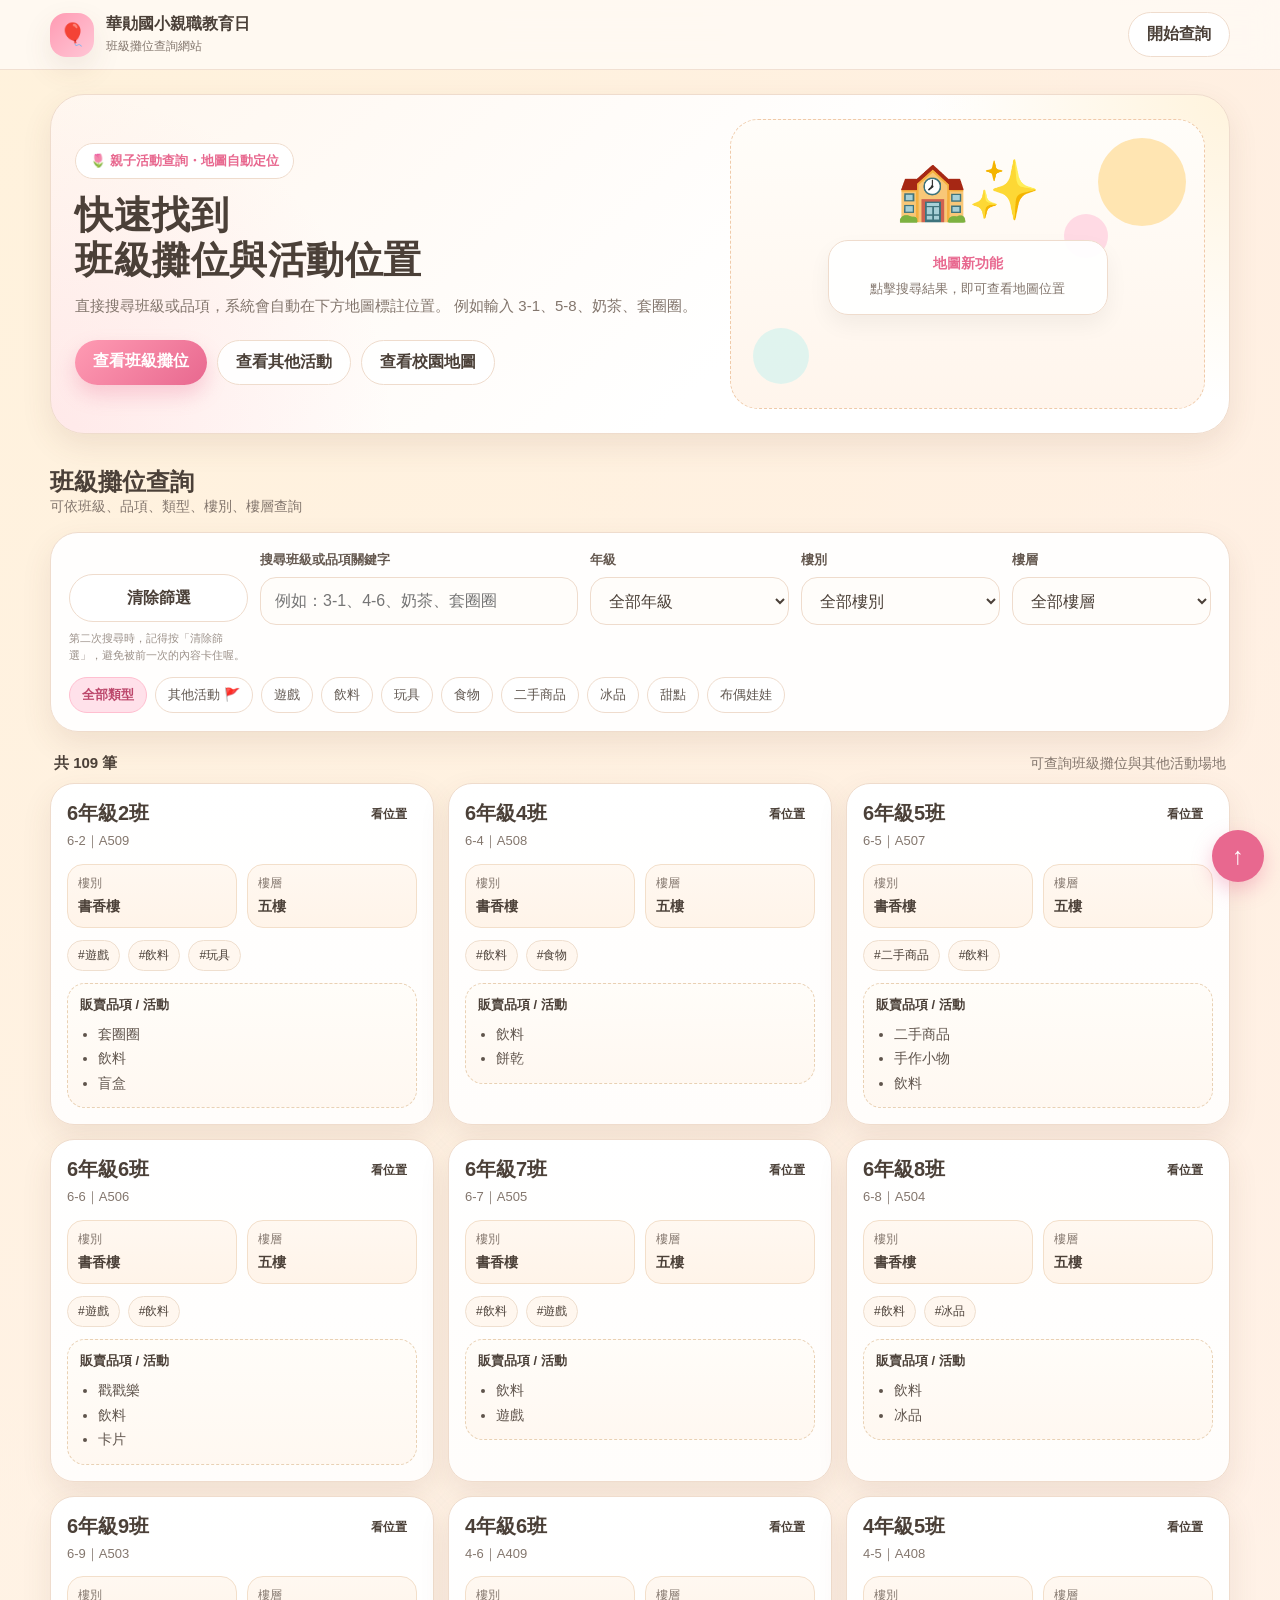
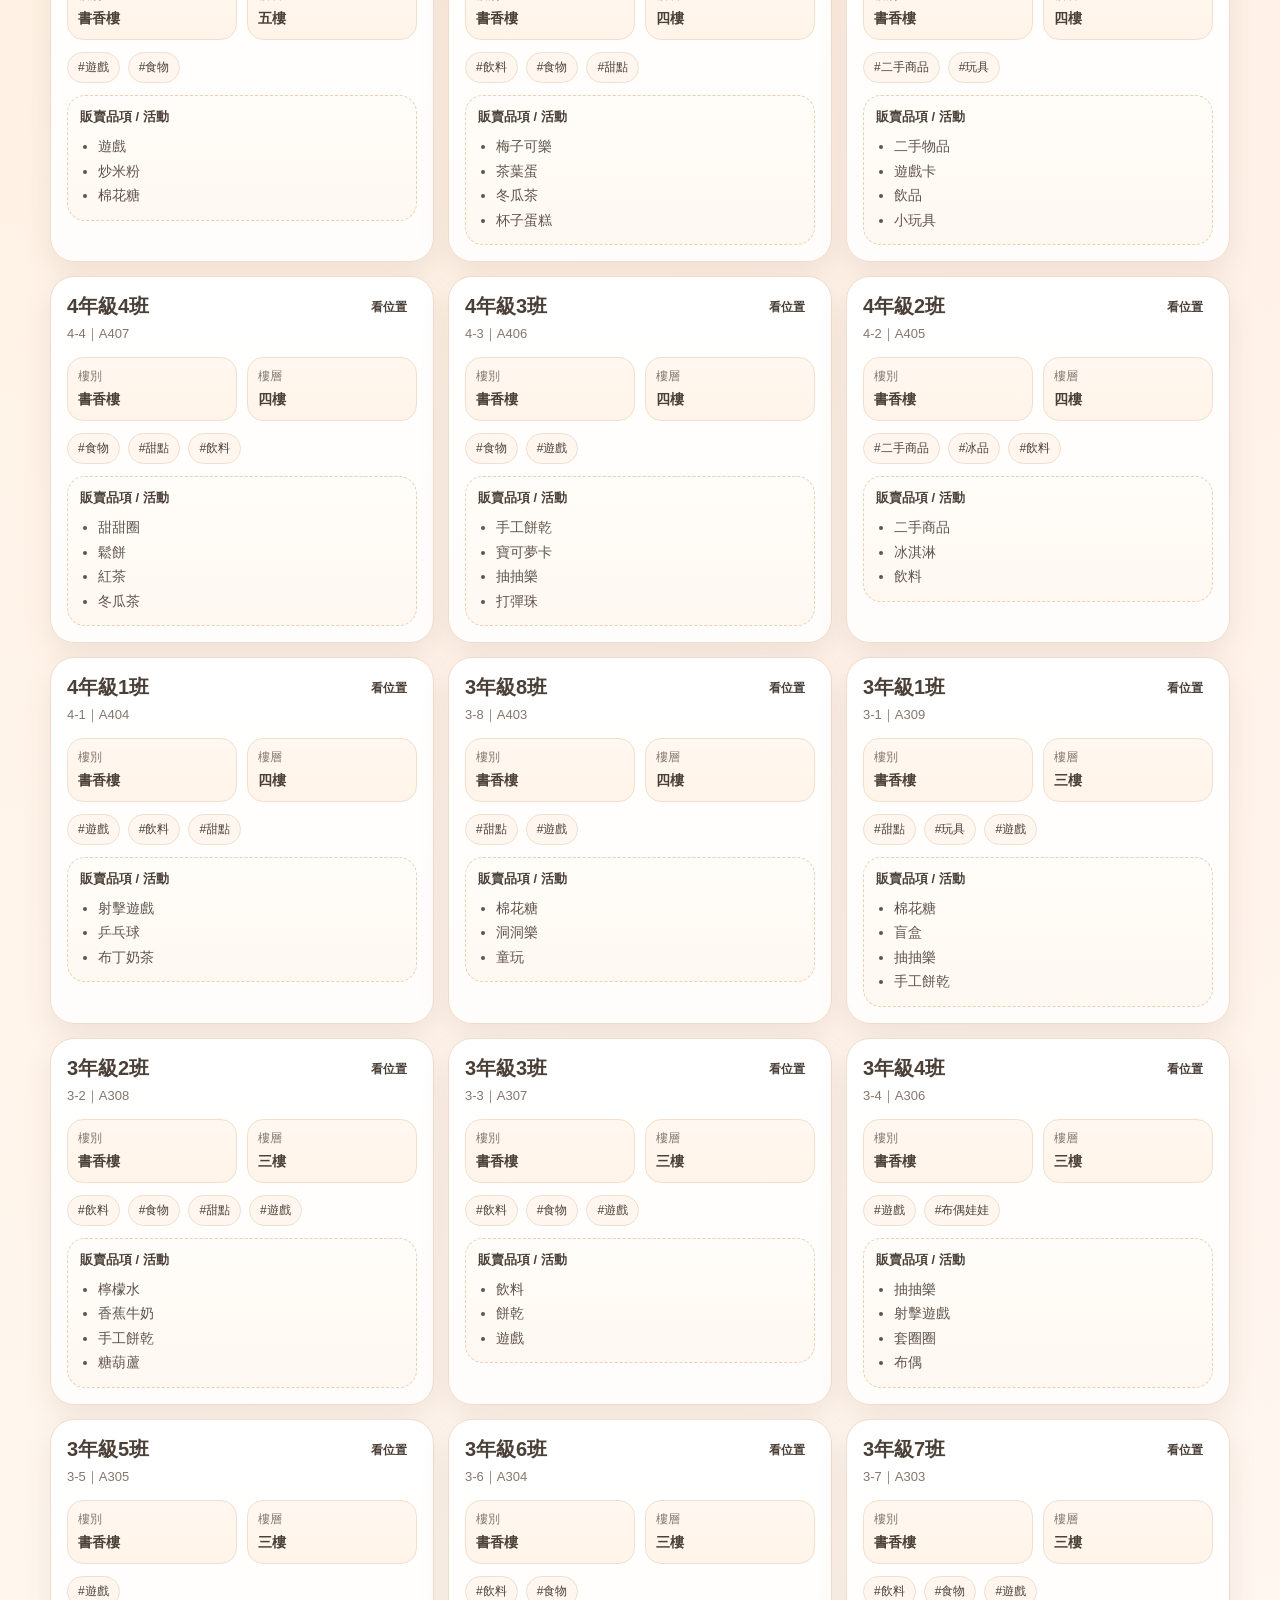
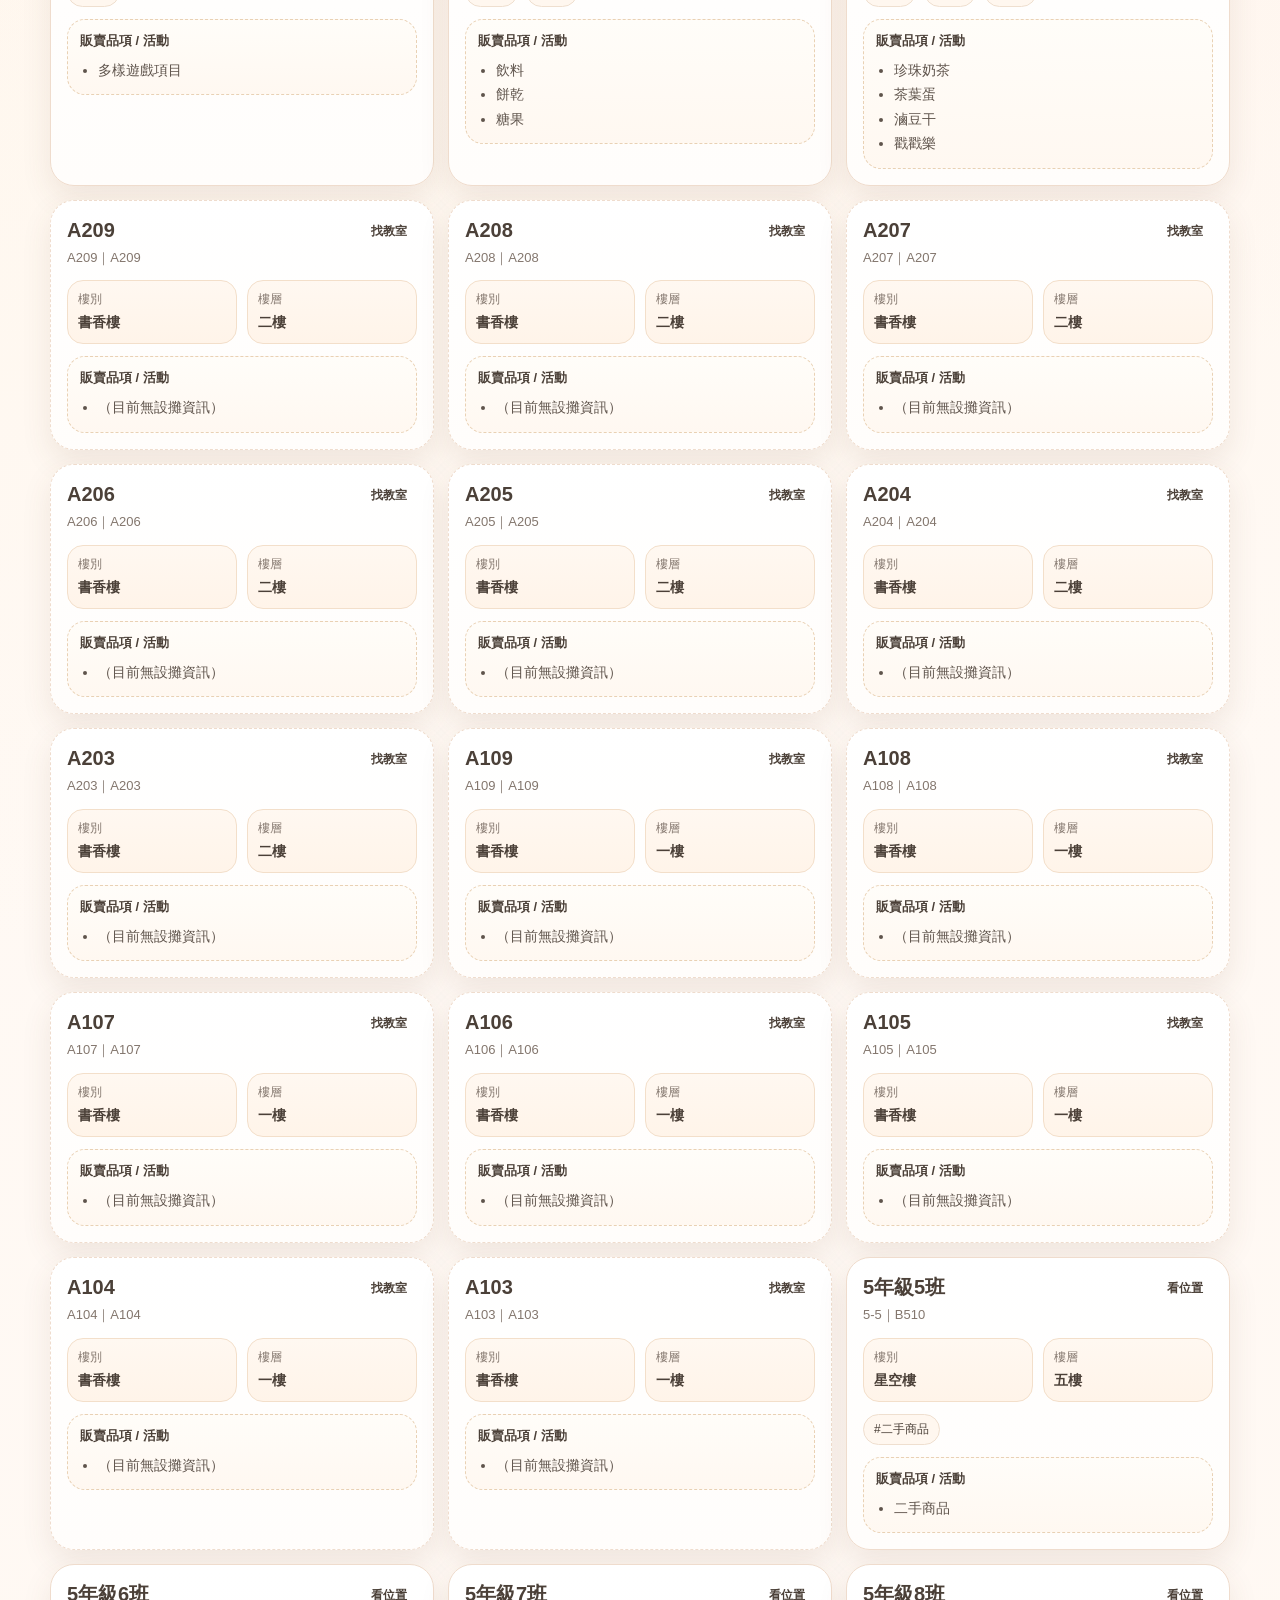
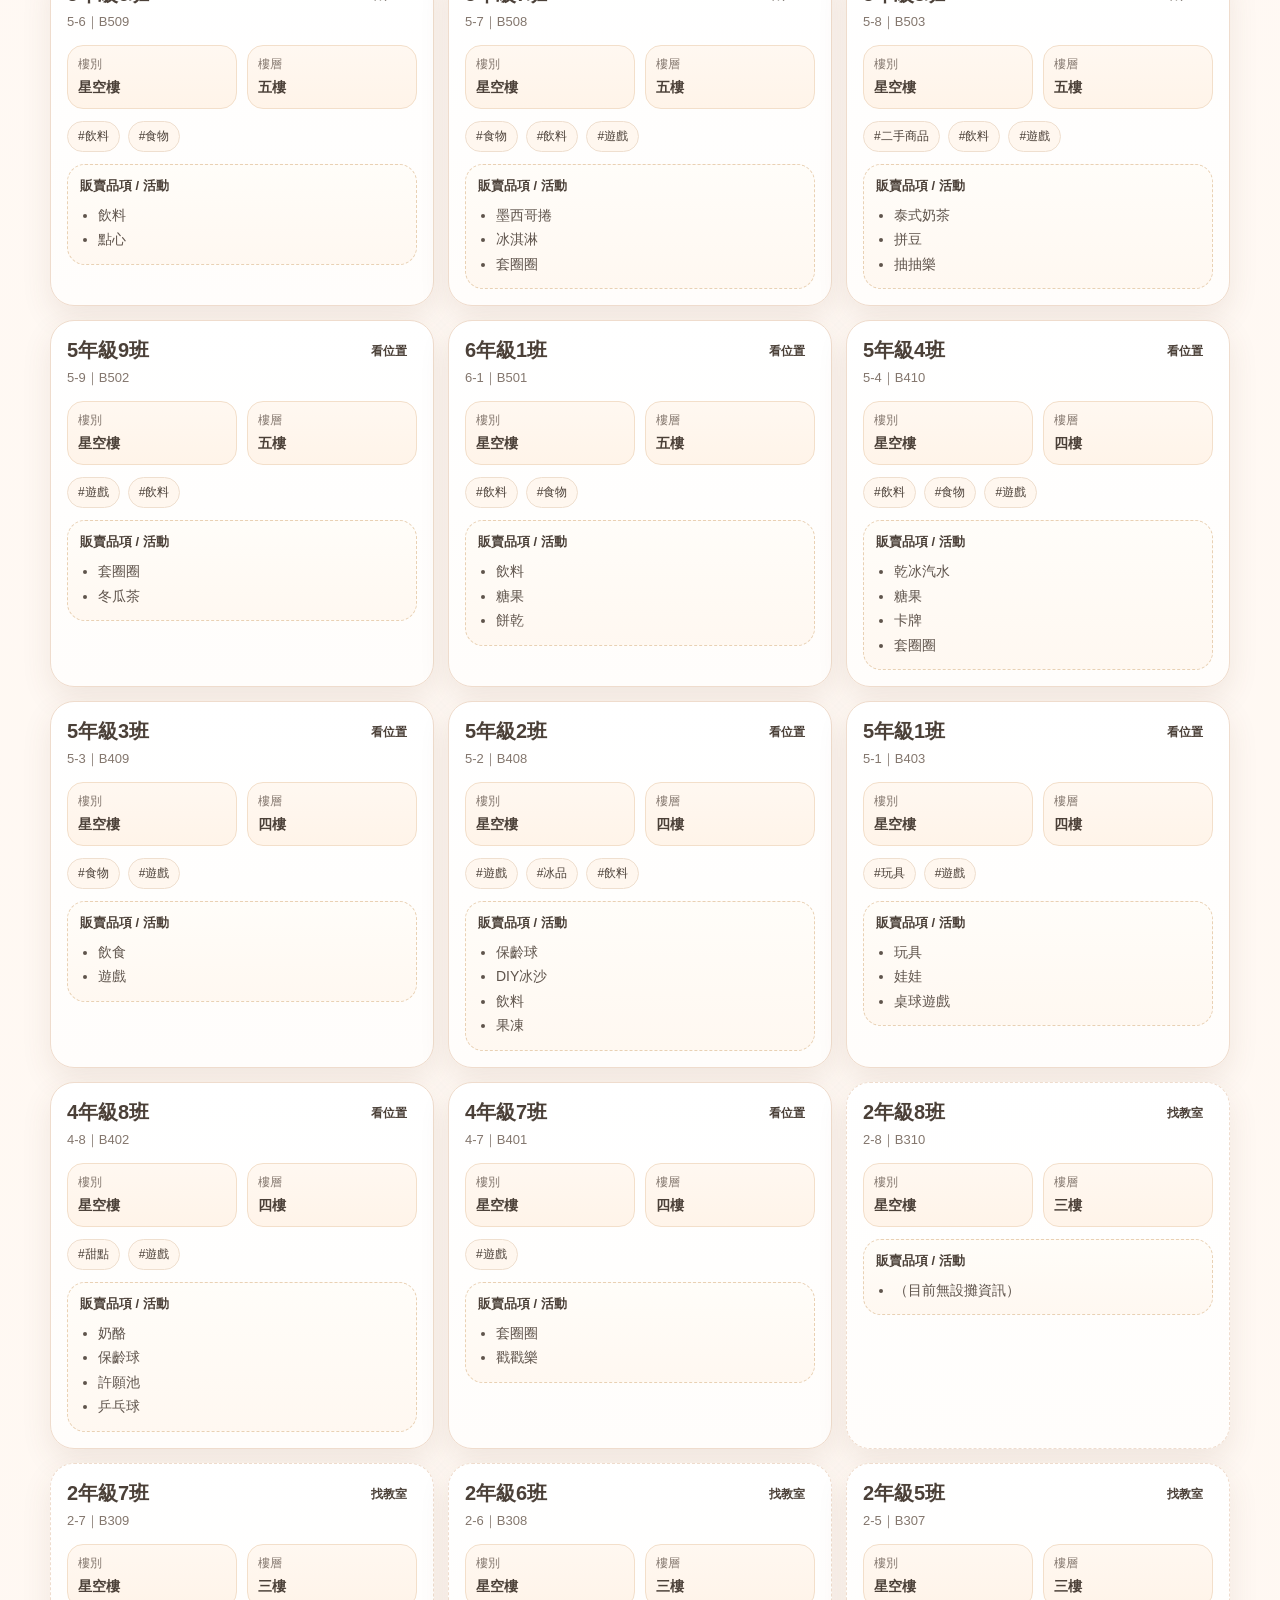
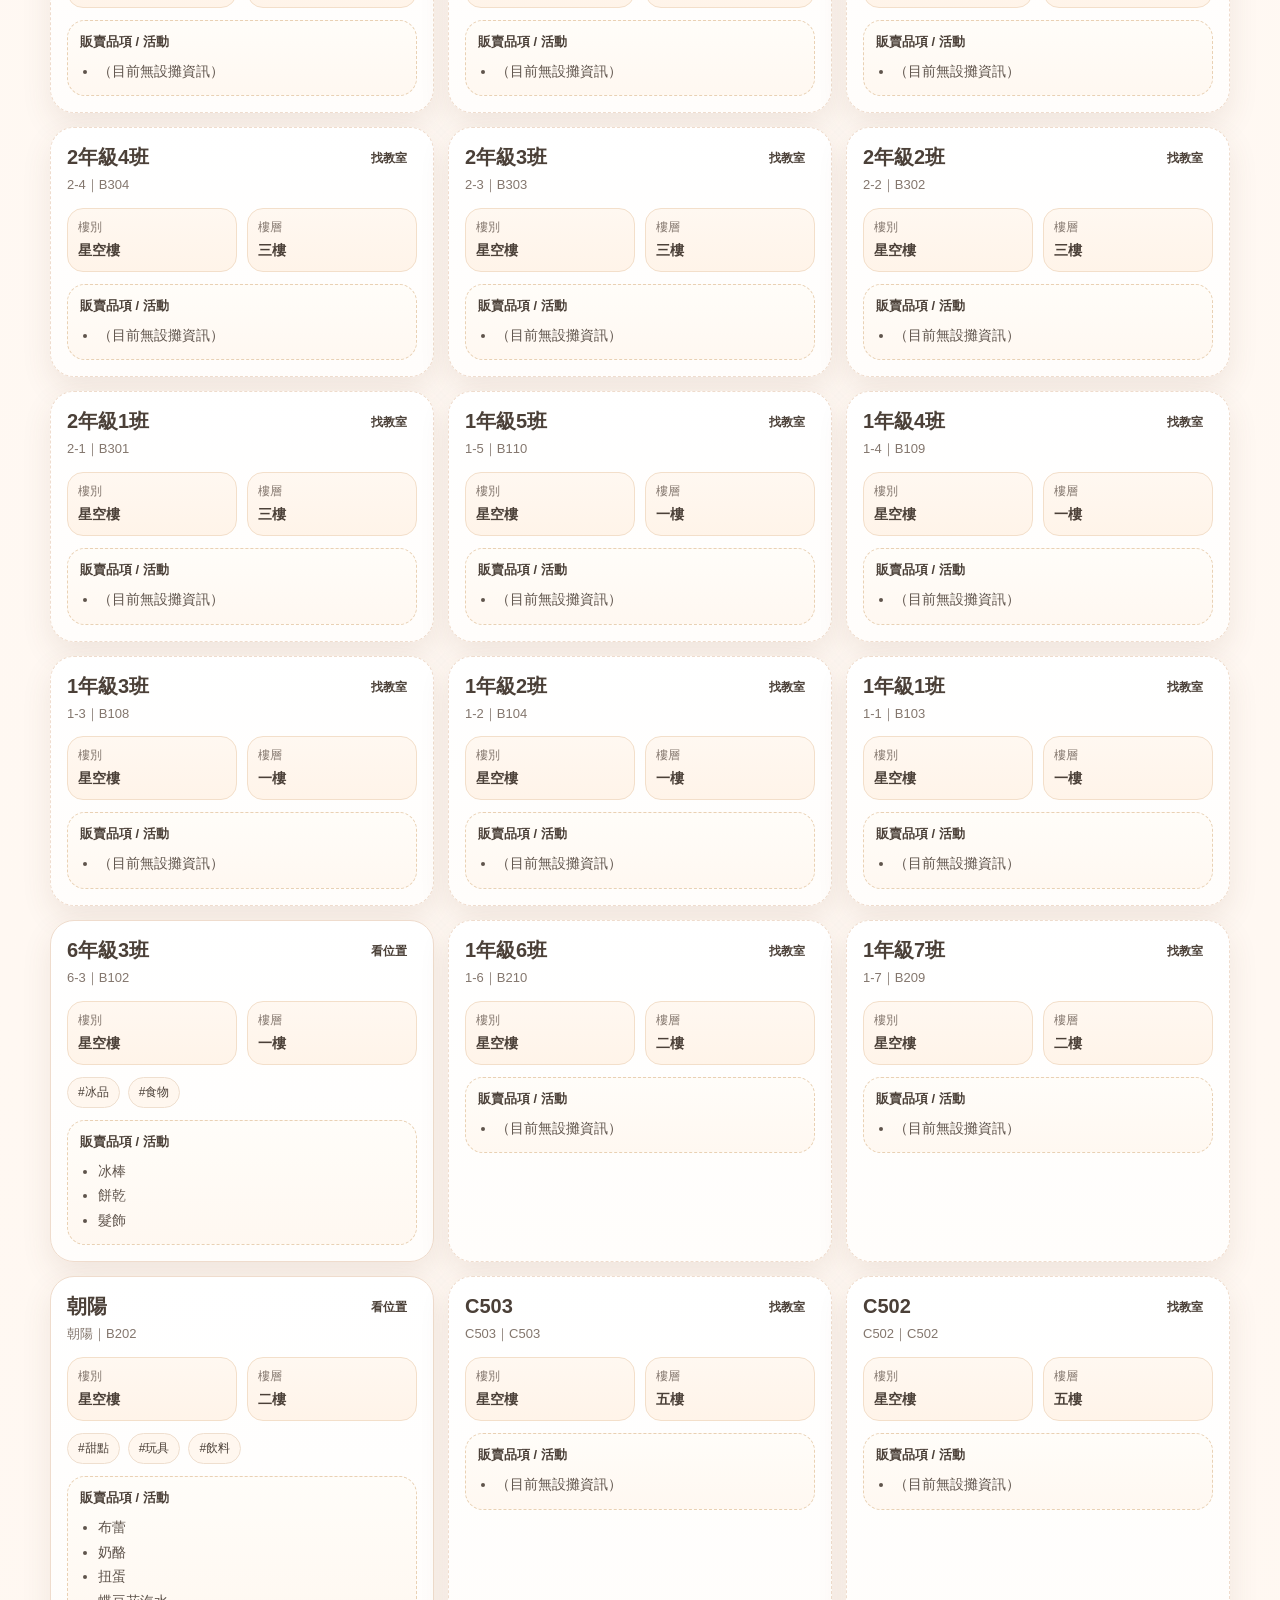
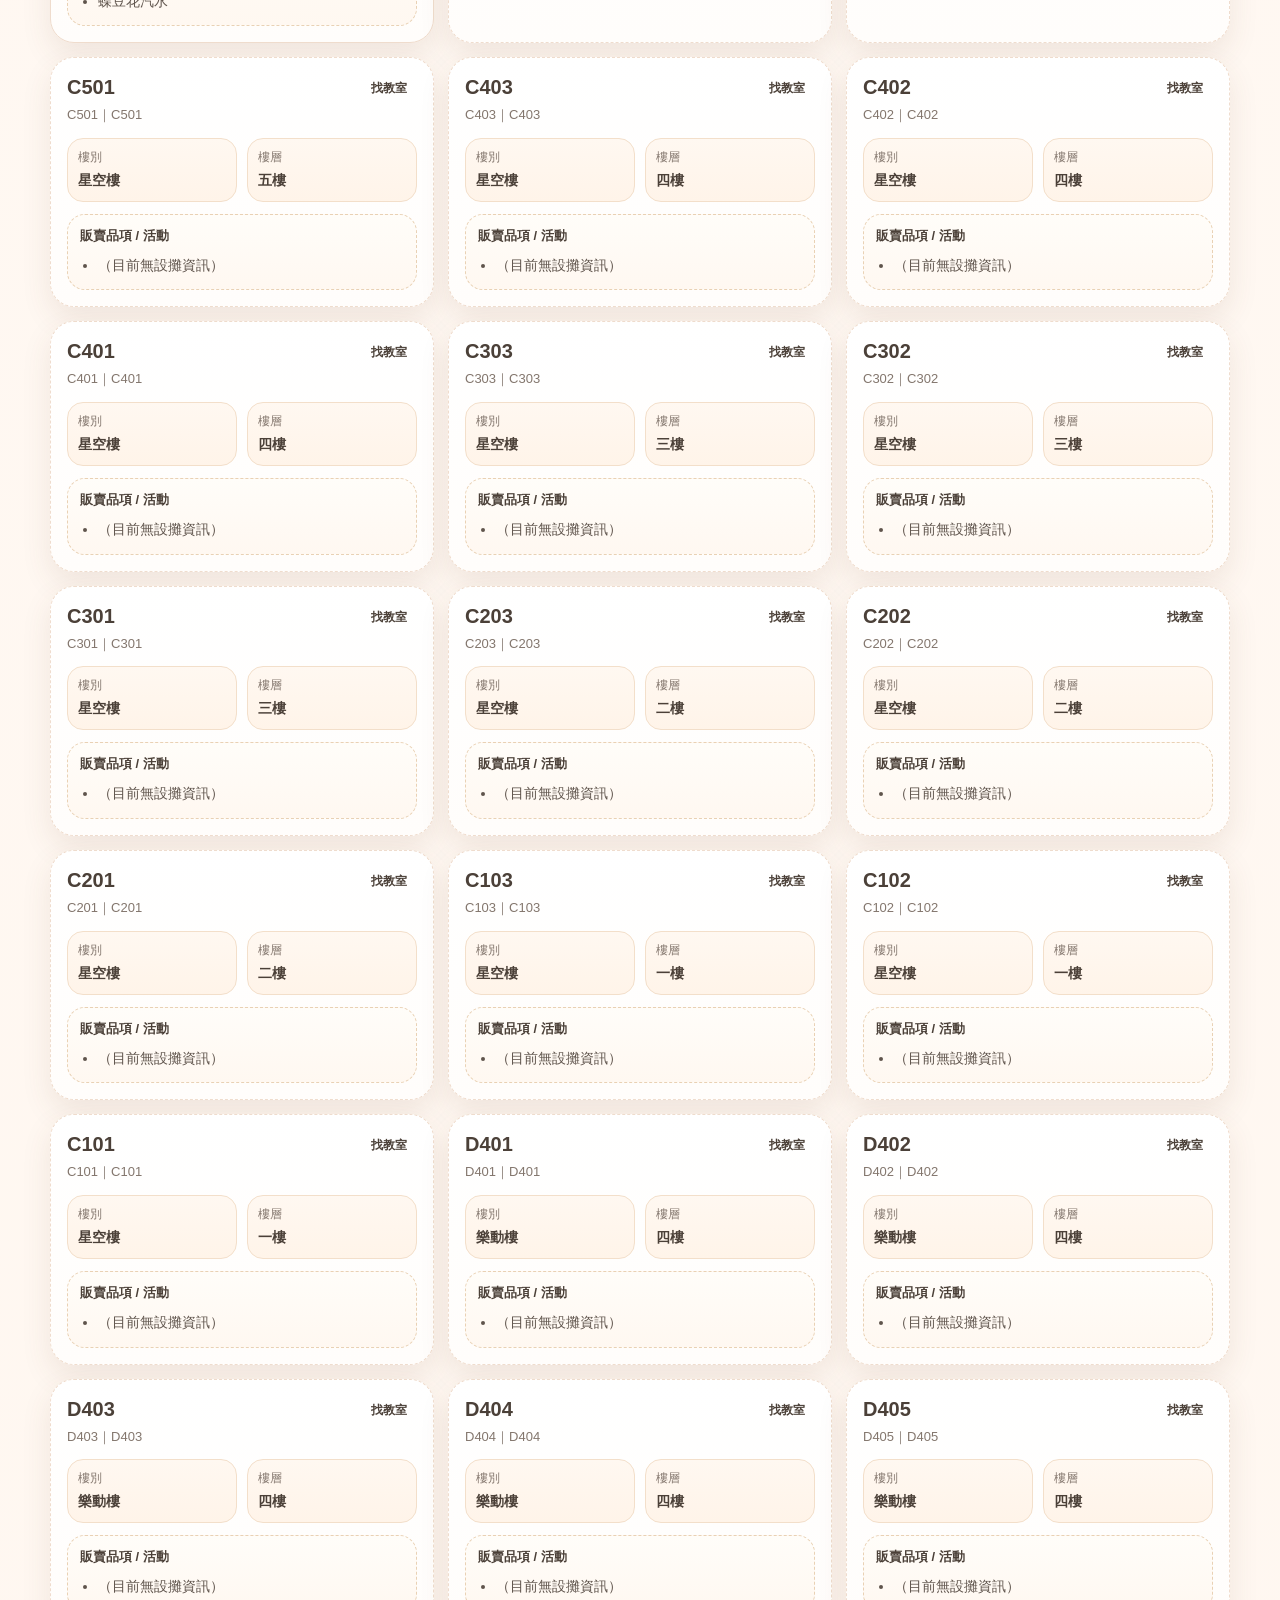
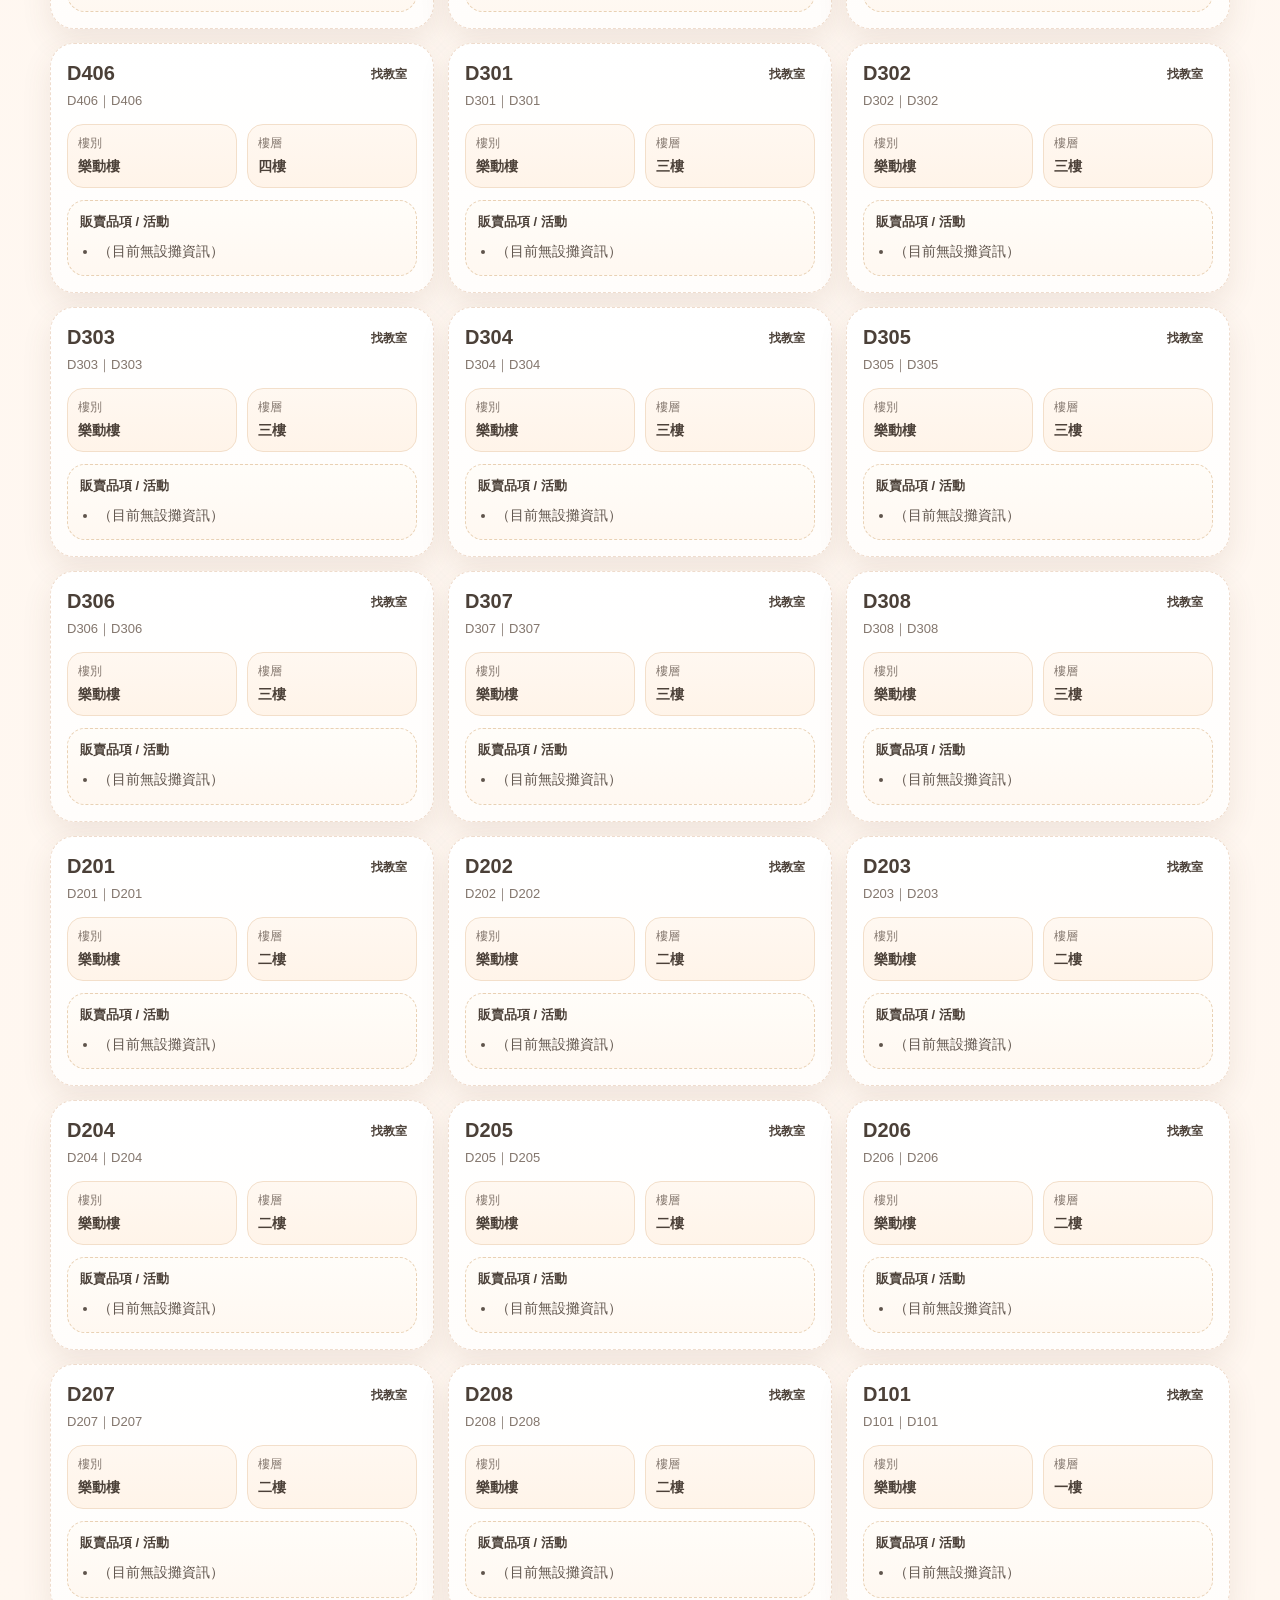
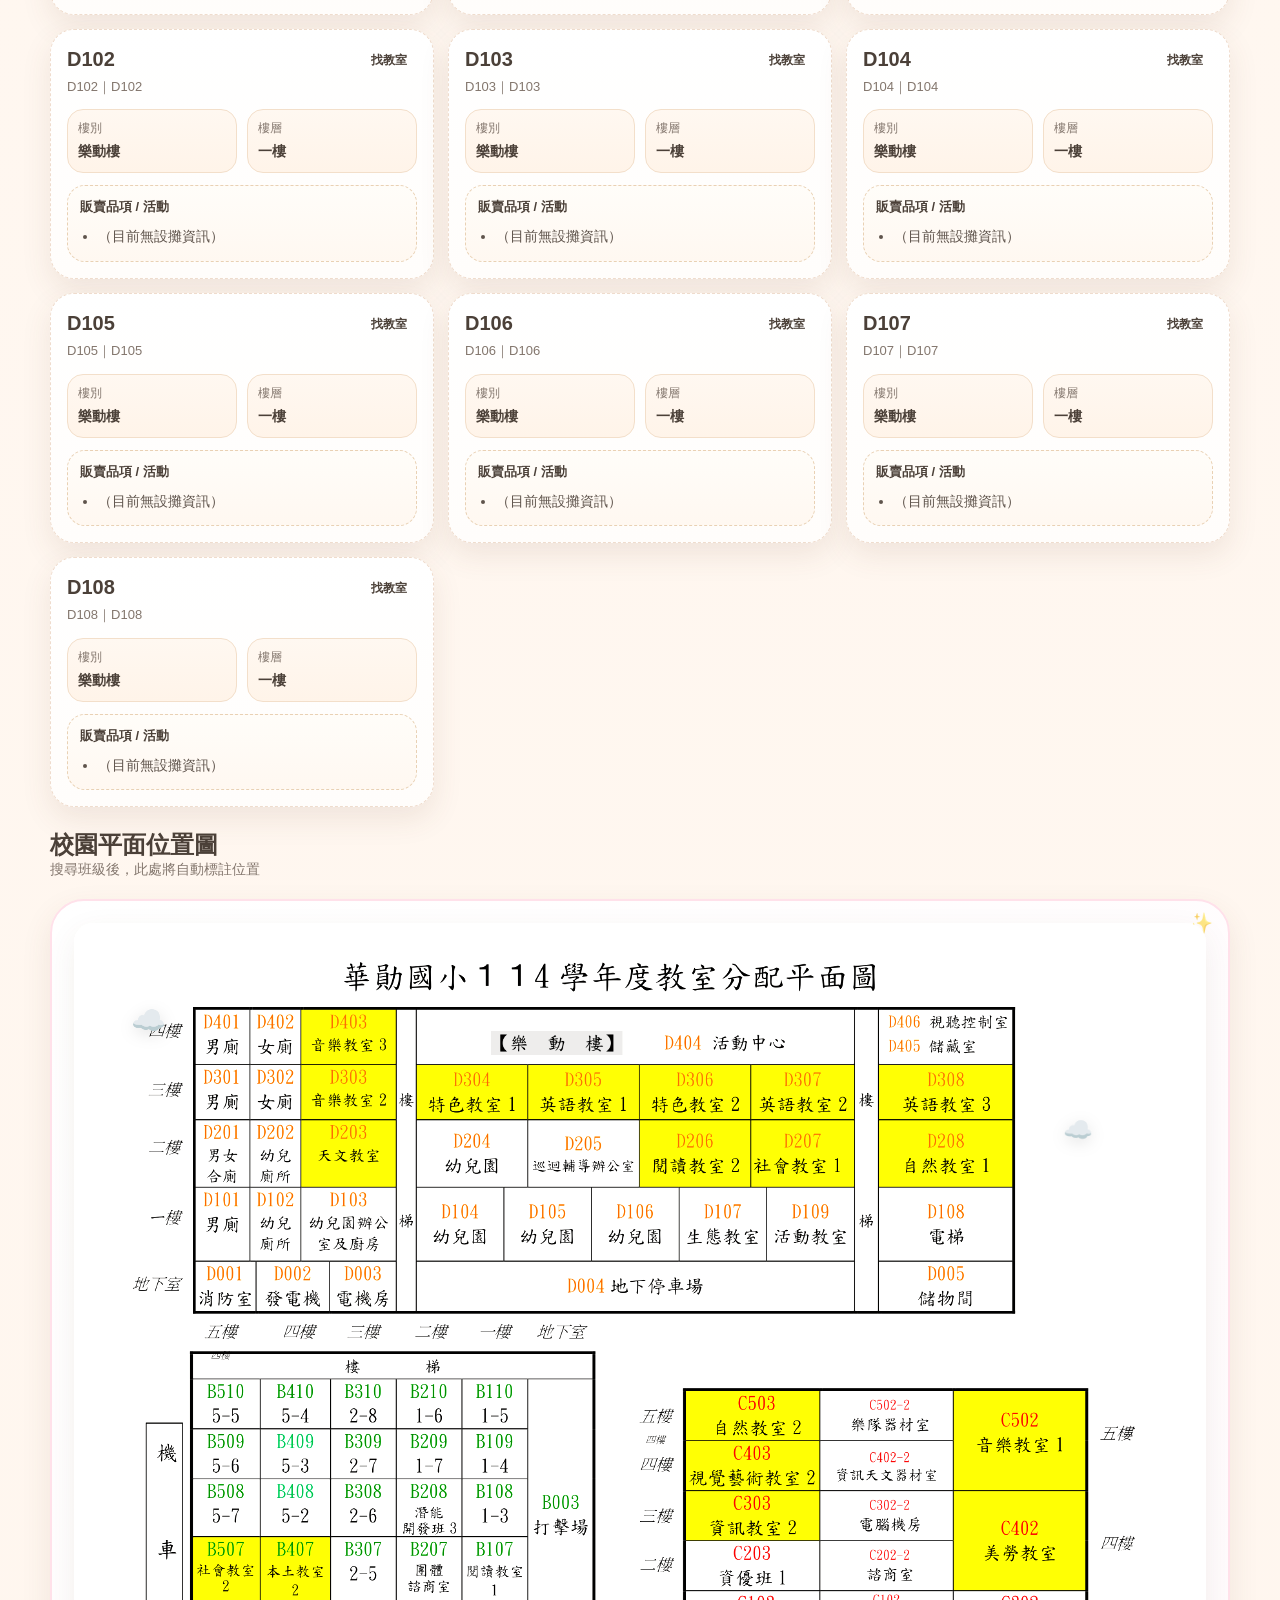
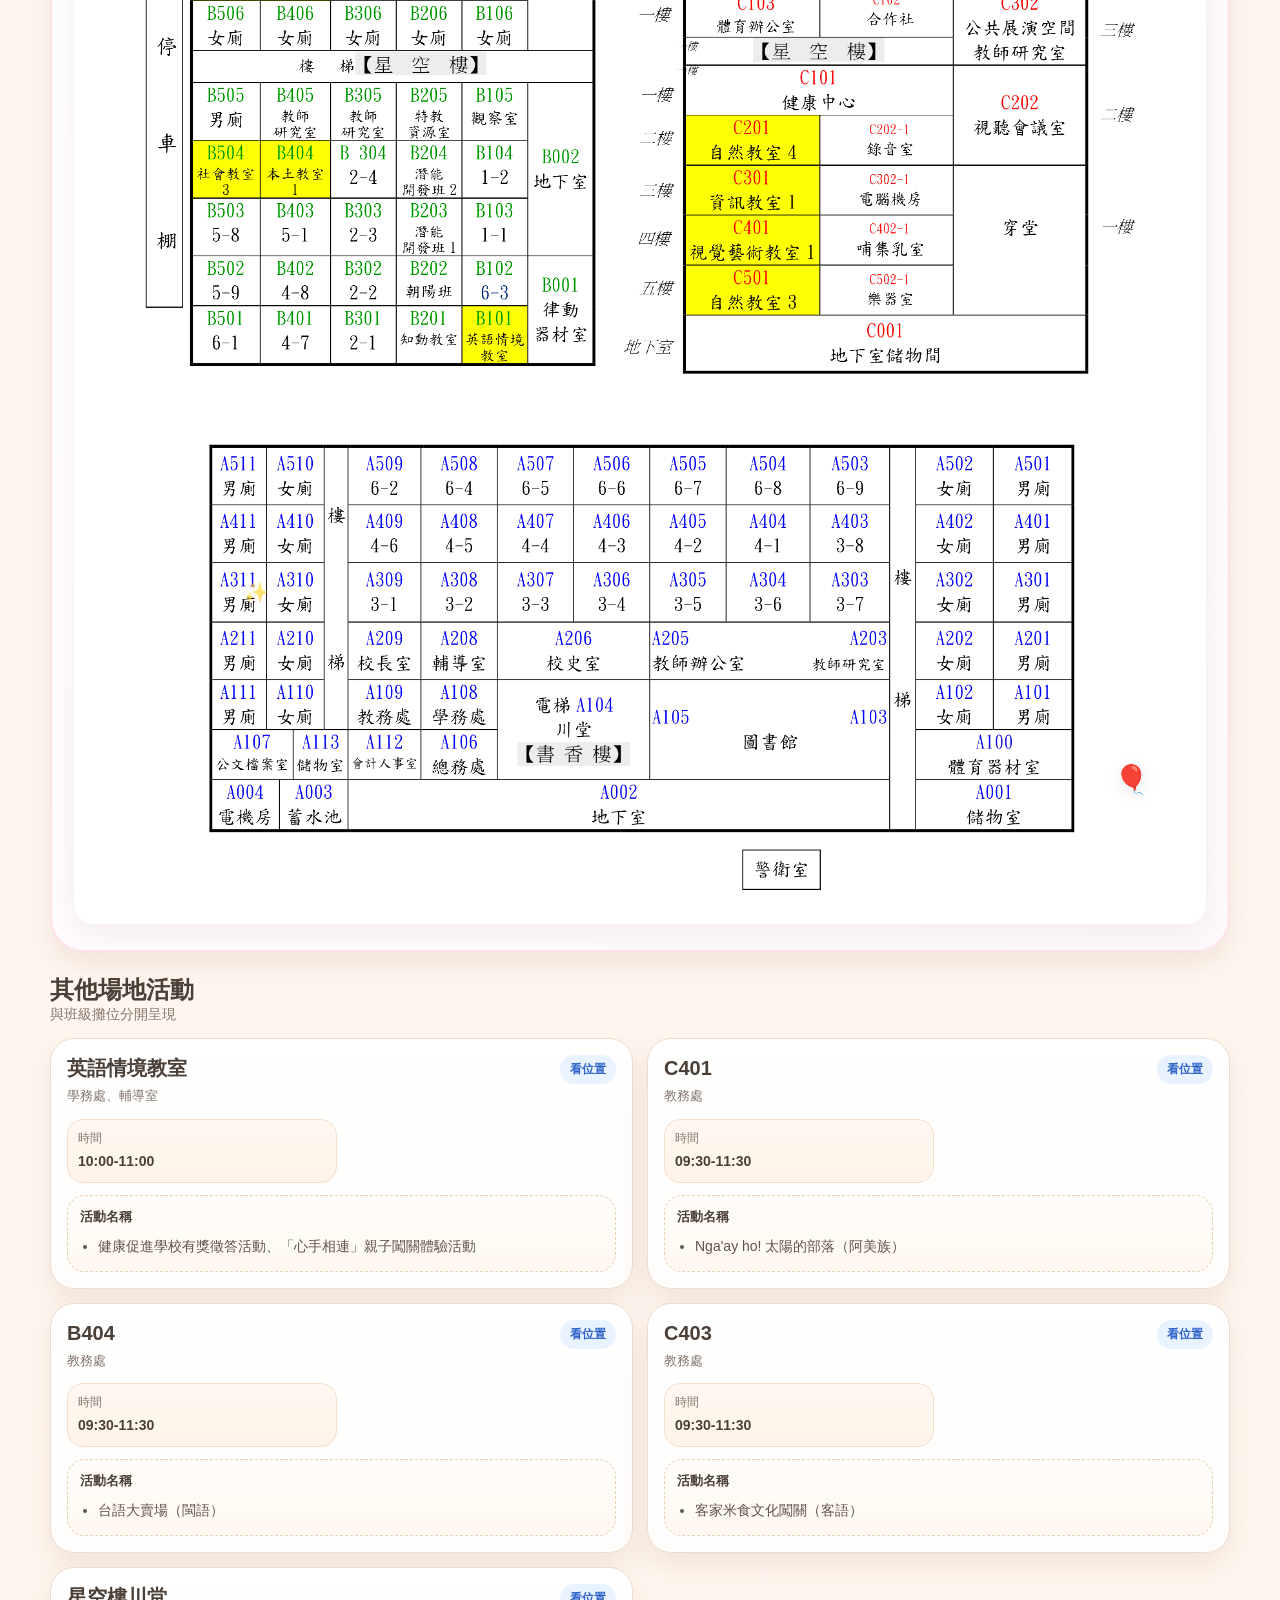
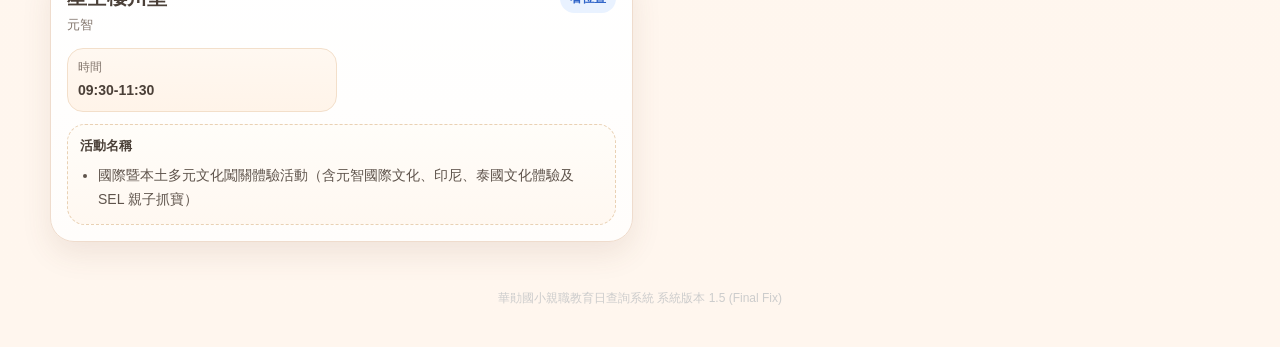
==== index.html @ 34cf8eff "Add files via upload" ====
<!doctype html>
<html lang="zh-Hant">
<head>
 <meta charset="UTF-8" />
 <meta name="viewport" content="width=device-width, initial-scale=1.0" />
 <title>華勛國小親職教育日｜班級攤位查詢 v1.5</title>
 <link rel="stylesheet" href="./style.css?v=1.5" />
</head>
<body>
 <header class="topbar">
 <div class="wrap topbar-inner">
 <div class="brand">
 <div class="brand-badge">🎈</div>
 <div class="brand-text">
 <h1>華勛國小親職教育日</h1>
 <p>班級攤位查詢網站</p>
 </div>
 </div>
 <a class="btn btn-soft" href="#stalls">開始查詢</a>
 </div>
 </header>

 <main class="wrap">
 <section class="hero">
 <div class="hero-card">
 <div class="hero-grid">
 <div class="hero-copy">
 <div class="eyebrow">🌷 親子活動查詢・地圖自動定位</div>
 <h2>快速找到<br>班級攤位與活動位置</h2>
 <p>
 直接搜尋班級或品項，系統會自動在下方地圖標註位置。
 例如輸入 3-1、5-8、奶茶、套圈圈。
 </p>
 <div class="hero-actions">
 <a class="btn btn-primary" href="#stalls">查看班級攤位</a>
 <a class="btn btn-soft" href="#events">查看其他活動</a>
 <a class="btn btn-soft" href="#map-section">查看校園地圖</a>
 </div>
 </div>

 <div class="hero-visual" aria-hidden="true">
 <div class="hero-cloud cloud-a"></div>
 <div class="hero-cloud cloud-b"></div>
 <div class="hero-cloud cloud-c"></div>
 <div class="hero-school">🏫✨</div>
 <div class="hero-note">
 <strong>地圖新功能</strong>
 <span>點擊搜尋結果，即可查看地圖位置</span>
 </div>
 </div>
 </div>
 </div>
 </section>

 <section class="section" id="stalls">
 <div class="section-title">
 <div>
 <h3>班級攤位查詢</h3>
 <p>可依班級、品項、類型、樓別、樓層查詢</p>
 </div>
 </div>

 <div class="controls">
 <div class="controls-grid">
 <div class="field field-reset">
 <label>&nbsp;</label>
 <button class="btn btn-soft btn-full" id="resetBtn" type="button">清除篩選</button>
 <div class="hint">第二次搜尋時，記得按「清除篩選」，避免被前一次的內容卡住喔。</div>
 </div>

 <div class="field field-search">
 <label for="searchInput">搜尋班級或品項關鍵字</label>
 <input id="searchInput" type="text" placeholder="例如：3-1、4-6、奶茶、套圈圈" />
 </div>

 <div class="field">
 <label for="gradeFilter">年級</label>
 <select id="gradeFilter">
 <option value="">全部年級</option>
 </select>
 </div>

 <div class="field">
 <label for="buildingFilter">樓別</label>
 <select id="buildingFilter">
 <option value="">全部樓別</option>
 </select>
 </div>

 <div class="field">
 <label for="floorFilter">樓層</label>
 <select id="floorFilter">
 <option value="">全部樓層</option>
 </select> </div>
 </div>

 <div class="chips-row">
 <div class="chips" id="tagChips"></div>
 </div>
 </div>

 <div class="summary-bar">
 <div class="summary-count" id="resultCount">載入中...</div>
 <div class="summary-meta" id="currentFilters">可查詢班級攤位與其他活動場地</div>
 </div>

 <div class="grid" id="stallGrid"></div>
 </section>

 <!-- 地圖顯示區塊 -->
 <section class="section" id="map-section">
 <div class="section-title">
 <div>
 <h3>校園平面位置圖</h3>
 <p id="map-hint">搜尋班級後，此處將自動標註位置</p>
 </div>
 </div>
 <div class="map-view-box">
 <div class="map-container">
 <img src="./campus-map.jpg" alt="華勛國小平面圖" id="main-map">
 <!-- 裝飾元素 -->
 <div class="map-overlay-dots"></div>
 <div class="map-decor decor-cloud-1">☁️</div>
 <div class="map-decor decor-cloud-2">☁️</div>
 <div class="map-decor decor-balloon">🎈</div>
 <div class="map-decor decor-sparkle">✨</div>
 <div id="map-marker" class="map-marker">
 <div class="marker-pulse"></div>
 <div class="marker-label" id="marker-text"></div>
 </div>
 </div>
 </div>
 </section>

 <section class="section" id="events">
 <div class="section-title">
 <div>
 <h3>其他場地活動</h3>
 <p>與班級攤位分開呈現</p>
 </div>
 </div>
 <div class="events-grid" id="eventGrid"></div>
 </section>
 
 <footer style="text-align: center; padding: 40px 0; color: #ccc; font-size: 12px;">
 華勛國小親職教育日查詢系統 系統版本 1.5 (Final Fix)
 </footer>
 </main>

 <button id="backToTopBtn" class="back-to-top" type="button" aria-label="回到最上方">↑</button>

 <script>
const searchInput = document.getElementById('searchInput');
const gradeFilter = document.getElementById('gradeFilter');
const buildingFilter = document.getElementById('buildingFilter');
const floorFilter = document.getElementById('floorFilter');
const tagChips = document.getElementById('tagChips');
const stallGrid = document.getElementById('stallGrid');
const resultCount = document.getElementById('resultCount');
const currentFilters = document.getElementById('currentFilters');
const eventGrid = document.getElementById('eventGrid');
const resetBtn = document.getElementById('resetBtn');

const mapMarker = document.getElementById('map-marker');
const markerText = document.getElementById('marker-text');
const mapHint = document.getElementById('map-hint');

let stalls = [];
let events = [];
let activeTag = '';

const SHEET_URL = 'https://docs.google.com/spreadsheets/d/1C3Nxm5wBejO3-snx2KgbranXoaLPiHFmWvrb9Sf_CAs/gviz/tq?tqx=out:csv';

const FULL_SCHOOL_REGISTRY = {
  "6-2":"A509", "6-4":"A508", "6-5":"A507", "6-6":"A506", "6-7":"A505", "6-8":"A504", "6-9":"A503",
  "4-6":"A409", "4-5":"A408", "4-4":"A407", "4-3":"A406", "4-2":"A405", "4-1":"A404", "3-8":"A403",
  "3-1":"A309", "3-2":"A308", "3-3":"A307", "3-4":"A306", "3-5":"A305", "3-6":"A304", "3-7":"A303",
  "A209":"A209", "A208":"A208", "A207":"A207", "A206":"A206", "A205":"A205", "A204":"A204", "A203":"A203",
  "A109":"A109", "A108":"A108", "A107":"A107", "A106":"A106", "A105":"A105", "A104":"A104", "A103":"A103",
  "5-5":"B510", "5-6":"B509", "5-7":"B508", "5-8":"B503", "5-9":"B502", "6-1":"B501",
  "5-4":"B410", "5-3":"B409", "5-2":"B408", "5-1":"B403", "4-8":"B402", "4-7":"B401",
  "2-8":"B310", "2-7":"B309", "2-6":"B308", "2-5":"B307", "2-4":"B304", "2-3":"B303", "2-2":"B302", "2-1":"B301",
  "1-5":"B110", "1-4":"B109", "1-3":"B108", "1-2":"B104", "1-1":"B103", "6-3":"B102",
  "1-6":"B210", "1-7":"B209", "朝陽":"B202",
  "C503":"C503", "C502":"C502", "C501":"C501", "C403":"C403", "C402":"C402", "C401":"C401",
  "C303":"C303", "C302":"C302", "C301":"C301", "C203":"C203", "C202":"C202", "C201":"C201",
  "C103":"C103", "C102":"C102", "C101":"C101",
  "D401":"D401", "D402":"D402", "D403":"D403", "D404":"D404", "D405":"D405", "D406":"D406",
  "D301":"D301", "D302":"D302", "D303":"D303", "D304":"D304", "D305":"D305", "D306":"D306", "D307":"D307", "D308":"D308",
  "D201":"D201", "D202":"D202", "D203":"D203", "D204":"D204", "D205":"D205", "D206":"D206", "D207":"D207", "D208":"D208",
  "D101":"D101", "D102":"D102", "D103":"D103", "D104":"D104", "D105":"D105", "D106":"D106", "D107":"D107", "D108":"D108"
};

const BUILDING_NAMES = { "A": "書香樓", "B": "星空樓", "C": "星空樓", "D": "樂動樓" };
const FLOOR_NAMES = { "1": "一樓", "2": "二樓", "3": "三樓", "4": "四樓", "5": "五樓" };

function getRoomCoordinates(roomCode) {
  const b = roomCode.charAt(0).toUpperCase();
  const f = parseInt(roomCode.charAt(1));
  const r = parseInt(roomCode.substring(2));
  if (b === 'A') {
    const yMap = { 1: 86.0, 2: 81.0, 3: 77.6, 4: 73.4, 5: 69.8 };
    return { x: 7.8, y: yMap[f] || 81.0, w: 84.4, h: 4.2 };
  }
  if (b === 'B') {
    const xMap = { 1: 34.0, 2: 27.7, 3: 22.9, 4: 16.6, 5: 10.3 };
    return { x: xMap[f] || 20, y: 26.5, w: 6.3, h: 40.0 };
  }
  if (b === 'C') {
    return { x: 53.8, y: 26.5, w: 32.5, h: 38.5 };
  }
  if (b === 'D') {
    const yMapD = { 4: 4.5, 3: 8.2, 2: 12.2, 1: 16.8 };
    return { x: 7.8, y: yMapD[f] || 4.5, w: 84.4, h: 4.5 };
  }
  return null;
}

const DEFAULT_STALLS_DATA = [
  {"shortName":"3-1","tags":["甜點","玩具","遊戲"],"items":["棉花糖","盲盒","抽抽樂","手工餅乾"]},
  {"shortName":"3-2","tags":["飲料","食物","甜點","遊戲"],"items":["檸檬水","香蕉牛奶","手工餅乾","糖葫蘆"]},
  {"shortName":"3-3","tags":["飲料","食物","遊戲"],"items":["飲料","餅乾","遊戲"]},
  {"shortName":"3-4","tags":["遊戲","布偶娃娃"],"items":["抽抽樂","射擊遊戲","套圈圈","布偶"]},
  {"shortName":"3-5","tags":["遊戲"],"items":["多樣遊戲項目"]},
  {"shortName":"3-6","tags":["飲料","食物"],"items":["飲料","餅乾","糖果"]},
  {"shortName":"3-7","tags":["飲料","食物","遊戲"],"items":["珍珠奶茶","茶葉蛋","滷豆干","戳戳樂"]},
  {"shortName":"3-8","tags":["甜點","遊戲"],"items":["棉花糖","洞洞樂","童玩"]},
  {"shortName":"4-1","tags":["遊戲","飲料","甜點"],"items":["射擊遊戲","乒乓球","布丁奶茶"]},
  {"shortName":"4-2","tags":["二手商品","冰品","飲料"],"items":["二手商品","冰淇淋","飲料"]},
  {"shortName":"4-3","tags":["食物","遊戲"],"items":["手工餅乾","寶可夢卡","抽抽樂","打彈珠"]},
  {"shortName":"4-4","tags":["食物","甜點","飲料"],"items":["甜甜圈","鬆餅","紅茶","冬瓜茶"]},
  {"shortName":"4-5","tags":["二手商品","玩具"],"items":["二手物品","遊戲卡","飲品","小玩具"]},
  {"shortName":"4-6","tags":["飲料","食物","甜點"],"items":["梅子可樂","茶葉蛋","冬瓜茶","杯子蛋糕"]},
  {"shortName":"4-7","tags":["遊戲"],"items":["套圈圈","戳戳樂"]},
  {"shortName":"4-8","tags":["甜點","遊戲"],"items":["奶酪","保齡球","許願池","乒乓球"]},
  {"shortName":"5-1","tags":["玩具","遊戲"],"items":["玩具","娃娃","桌球遊戲"]},
  {"shortName":"5-2","tags":["遊戲","冰品","飲料"],"items":["保齡球","DIY冰沙","飲料","果凍"]},
  {"shortName":"5-3","tags":["食物","遊戲"],"items":["飲食","遊戲"]},
  {"shortName":"5-4","tags":["飲料","食物","遊戲"],"items":["乾冰汽水","糖果","卡牌","套圈圈"]},
  {"shortName":"5-5","tags":["二手商品"],"items":["二手商品"]},
  {"shortName":"5-6","tags":["飲料","食物"],"items":["飲料","點心"]},
  {"shortName":"5-7","tags":["食物","飲料","遊戲"],"items":["墨西哥捲","冰淇淋","套圈圈"]},
  {"shortName":"5-8","tags":["二手商品","飲料","遊戲"],"items":["泰式奶茶","拼豆","抽抽樂"]},
  {"shortName":"5-9","tags":["遊戲","飲料"],"items":["套圈圈","冬瓜茶"]},
  {"shortName":"6-1","tags":["飲料","食物"],"items":["飲料","糖果","餅乾"]},
  {"shortName":"6-2","tags":["遊戲","飲料","玩具"],"items":["套圈圈","飲料","盲盒"]},
  {"shortName":"6-3","tags":["冰品","食物"],"items":["冰棒","餅乾","髮飾"]},
  {"shortName":"6-4","tags":["飲料","食物"],"items":["飲料","餅乾"]},
  {"shortName":"6-5","tags":["二手商品","飲料"],"items":["二手商品","手作小物","飲料"]},
  {"shortName":"6-6","tags":["遊戲","飲料"],"items":["戳戳樂","飲料","卡片"]},
  {"shortName":"6-7","tags":["飲料","遊戲"],"items":["飲料","遊戲"]},
  {"shortName":"6-8","tags":["飲料","冰品"],"items":["飲料","冰品"]},
  {"shortName":"6-9","tags":["遊戲","食物"],"items":["遊戲","炒米粉","棉花糖"]},
  {"shortName":"朝陽","tags":["甜點","玩具","飲料"],"items":["布蕾","奶酪","扭蛋","蝶豆花汽水"]}
];

const DEFAULT_EVENTS_DATA = [
  { "id": "event-001", "unit": "學務處、輔導室", "venue": "英語情境教室", "activityName": "健康促進學校有獎徵答活動、「心手相連」親子闖關體驗活動", "startTime": "10:00", "endTime": "11:00", "roomCode": "B102" },
  { "id": "event-002", "unit": "教務處", "venue": "C401", "activityName": "Nga'ay ho! 太陽的部落（阿美族）", "startTime": "09:30", "endTime": "11:30", "roomCode": "C101" },
  { "id": "event-003", "unit": "教務處", "venue": "B404", "activityName": "台語大賣場（閩語）", "startTime": "09:30", "endTime": "11:30" },
  { "id": "event-004", "unit": "教務處", "venue": "C403", "activityName": "客家米食文化闖關（客語）", "startTime": "09:30", "endTime": "11:30", "roomCode": "C101" },
  { "id": "event-005", "unit": "元智", "venue": "星空樓川堂", "activityName": "國際暨本土多元文化闖關體驗活動（含元智國際文化、印尼、泰國文化體驗及 SEL 親子抓寶）", "startTime": "09:30", "endTime": "11:30", "roomCode": "C101" }
];

async function loadData() {
  if (resultCount) resultCount.textContent = '載入中...';
  try {
    const [sheetsRes, eventsRes] = await Promise.all([
      fetch(SHEET_URL).catch(() => null),
      fetch('./data/events.json').catch(() => null)
    ]);
    let csvData = [];
    if (sheetsRes && sheetsRes.ok) {
      const csvText = await sheetsRes.text();
      if (csvText && !csvText.includes('<!doctype html>')) {
        csvData = parseCSVToData(csvText);
      }
    }
    try {
      events = (eventsRes && eventsRes.ok) ? await eventsRes.json() : DEFAULT_EVENTS_DATA;
    } catch(e) {
      events = DEFAULT_EVENTS_DATA;
    }
    
    // 強制修復：確保關鍵活動一定有座標
    events.forEach(ev => {
      if (ev.venue.includes('英語情境教室')) ev.roomCode = 'B102';
      if (ev.venue.includes('星空樓川堂')) ev.roomCode = 'C101';
      if (ev.venue.includes('C401')) ev.roomCode = 'C101';
      if (ev.venue.includes('C403')) ev.roomCode = 'C101';
    });

    stalls = mergeRegistryWithData(csvData, DEFAULT_STALLS_DATA);
    renderAll();
  } catch (error) {
    events = DEFAULT_EVENTS_DATA;
    stalls = mergeRegistryWithData([], DEFAULT_STALLS_DATA);
    renderAll();
  }
}

function parseCSVToData(csvText) {
  const lines = csvText.split(/\r?\n/);
  const data = [];
  for (let i = 1; i < lines.length; i++) {
    if (!lines[i].trim()) continue;
    const cols = lines[i].split(/,(?=(?:(?:[^"]*"){2})*[^"]*$)/).map(c => c.replace(/^"|"$/g, '').trim());
    if (cols[0]) {
      data.push({ grade: cols[0], class: cols[1] || "", rawProducts: cols[2] || "" });
    }
  }
  return data;
}

function mergeRegistryWithData(csvData, localData) {
  const merged = [];
  const csvMap = {};
  csvData.forEach(item => {
    let sName = item.grade.includes('朝陽') ? '朝陽' : `${item.grade.replace(/[^0-9]/g, '')}-${item.class}`;
    csvMap[sName] = item;
  });
  const localMap = {};
  localData.forEach(s => localMap[s.shortName] = s);
  Object.keys(FULL_SCHOOL_REGISTRY).forEach(shortName => {
    const roomCode = FULL_SCHOOL_REGISTRY[shortName];
    const bLetter = roomCode.charAt(0).toUpperCase();
    const fDigit = roomCode.charAt(1);
    const csvItem = csvMap[shortName];
    const localItem = localMap[shortName];
    let grade = shortName.includes('-') ? `${shortName.split('-')[0]}年級` : (shortName === '朝陽' ? '朝陽班' : '校園位置');
    let className = shortName.includes('-') ? shortName.split('-')[1] : '';
    const rawProducts = csvItem ? csvItem.rawProducts : (localItem ? "備援資料: " + localItem.items.join('、') : "（目前無設攤資訊）");
    let items = csvItem ? rawProducts.split(/[0-9]\.|\s+|，|、|,/).map(i => i.trim()).filter(Boolean) : (localItem ? localItem.items : []);
    let tags = (localItem && localItem.tags) ? [...localItem.tags] : [];
    if (csvItem && rawProducts) {
      if (rawProducts.match(/飲|奶茶|可樂|水|汁|茶/)) if(!tags.includes("飲料")) tags.push("飲料");
      if (rawProducts.match(/戲|抽|戳|彈珠|射|套圈|桌球|保齡球/)) if(!tags.includes("遊戲")) tags.push("遊戲");
      if (rawProducts.match(/餅乾|糖|棉花糖|布蕾|奶酪|蛋糕|鬆餅/)) if(!tags.includes("甜點")) tags.push("甜點");
      if (rawProducts.match(/二手|拍賣/)) if(!tags.includes("二手商品")) tags.push("二手商品");
    }
    merged.push({
      grade, class: className, displayName: shortName.includes('-') ? `${grade}${className}班` : shortName,
      shortName, rawProducts, items, tags,
      building: BUILDING_NAMES[bLetter] || "待定",
      floor: FLOOR_NAMES[fDigit] || "待定",
      estimatedRoomCode: roomCode,
      hasStall: !!csvItem || !!localItem
    });
  });
  return merged;
}

function renderAll() {
  initFilters();
  renderTagChips();
  renderStalls();
  renderEvents();
}

function highlightOnMap(roomCode, shortName, shouldScroll = true) {
  if (!mapMarker || !roomCode) return;
  const coord = getRoomCoordinates(roomCode);
  if (!coord) { mapMarker.style.display = 'none'; return; }
  mapMarker.style.display = 'block';
  mapMarker.style.left = coord.x + '%';
  mapMarker.style.top = coord.y + '%';
  mapMarker.style.width = coord.w + '%';
  mapMarker.style.height = coord.h + '%';
  const bName = BUILDING_NAMES[roomCode.charAt(0)];
  const fName = FLOOR_NAMES[roomCode.charAt(1)];
  if (markerText) markerText.textContent = (roomCode.startsWith('C')) ? `${bName} C 棟` : `${bName} ${fName}`;
  if (mapHint) mapHint.innerHTML = `已定位 <strong>${shortName}</strong> (${roomCode})`;
  if (shouldScroll) {
    document.getElementById('map-section').scrollIntoView({ behavior: 'smooth', block: 'center' });
  }
}

function renderStalls() {
  if (!stallGrid || !resultCount) return;
  const filtered = stalls.filter(item => {
    const k = (searchInput?.value || '').trim().toLowerCase();
    const matched = !k || 
      item.displayName.toLowerCase().includes(k) || 
      item.shortName.toLowerCase().includes(k) || 
      item.estimatedRoomCode.toLowerCase().includes(k) ||
      item.rawProducts.toLowerCase().includes(k);
    const matchGrade = !gradeFilter.value || item.grade === gradeFilter.value;
    const matchBuilding = !buildingFilter.value || item.building === buildingFilter.value;
    const matchFloor = !floorFilter.value || item.floor === floorFilter.value;
    const matchTag = !activeTag || (item.tags && item.tags.includes(activeTag));
    return matched && matchGrade && matchBuilding && matchFloor && matchTag;
  });
  resultCount.textContent = `共 ${filtered.length} 筆`;
  if (filtered.length === 0) {
    stallGrid.innerHTML = '<div class="empty">找不到符合條件的攤位 🔍</div>';
    if (mapMarker) mapMarker.style.display = 'none';
    return;
  }
  const keyword = (searchInput?.value || '').trim();
  if (keyword.length > 0 || gradeFilter.value || buildingFilter.value || floorFilter.value || activeTag) {
    highlightOnMap(filtered[0].estimatedRoomCode, filtered[0].displayName, false);
    if (keyword.length > 0) {
      document.getElementById('stalls').scrollIntoView({ behavior: 'smooth', block: 'start' });
    }
  }
  stallGrid.innerHTML = filtered.map(item => `
    <article class="card ${item.hasStall ? '' : 'no-stall'}" onclick="highlightOnMap('${item.estimatedRoomCode}', '${item.displayName}', true)" style="cursor:pointer; border-style: ${item.hasStall ? 'solid' : 'dashed'};">
      <div class="card-top">
        <div class="title-wrap">
          <h4>${item.displayName}</h4>
          <p>${item.shortName}｜${item.estimatedRoomCode}</p>
        </div>
        <span class="pill">${item.hasStall ? '看位置' : '找教室'}</span>
      </div>
      <div class="meta-list">
        <div class="meta-item"><span>樓別</span><strong>${item.building}</strong></div>
        <div class="meta-item"><span>樓層</span><strong>${item.floor}</strong></div>
      </div>
      ${item.tags && item.tags.length > 0 ? `
        <div class="tags">
          ${item.tags.map(t => `<span class="tag">#${t}</span>`).join('')}
        </div>
      ` : ''}
      <div class="items">
        <strong>販賣品項 / 活動</strong>
        <ul>
          ${item.items.length > 0 ? 
            item.items.map(i => `<li>${i}</li>`).join('') : 
            `<li>${item.rawProducts}</li>`}
        </ul>
      </div>
    </article>
  `).join('');
}

function renderEvents() {
  if (!eventGrid || !events.length) return;
  eventGrid.innerHTML = events.map(event => {
    let roomCode = event.roomCode || null;
    if (!roomCode) {
      const canLocate = event.venue.match(/[A-D][1-5][0-9]{2}/);
      roomCode = canLocate ? canLocate[0] : null;
    }
    return `
      <article class="card card-event" ${roomCode ? `onclick="highlightOnMap('${roomCode}', '${event.venue}', true)" style="cursor:pointer;"` : ''}>
        <div class="card-top">
          <div class="title-wrap"><h4>${event.venue}</h4><p>${event.unit}</p></div>
          <span class="pill pill-event">${roomCode ? '看位置' : '其他活動'}</span>
        </div>
        <div class="meta-list"><div class="meta-item"><span>時間</span><strong>${event.startTime}-${event.endTime}</strong></div></div>
        <div class="items"><strong>活動名稱</strong><ul><li>${event.activityName}</li></ul></div>
      </article>
    `;
  }).join('');
}

function initFilters() {
  const grades = [...new Set(stalls.map(s => s.grade))].sort();
  gradeFilter.innerHTML = '<option value="">全部年級</option>';
  grades.forEach(v => gradeFilter.add(new Option(v, v)));
  buildingFilter.innerHTML = '<option value="">全部樓別</option>';
  [...new Set(stalls.map(s => s.building))].sort().forEach(v => buildingFilter.add(new Option(v, v)));
  floorFilter.innerHTML = '<option value="">全部樓層</option>';
  [...new Set(stalls.map(s => s.floor))].sort().forEach(v => floorFilter.add(new Option(v, v)));
}

function renderTagChips() {
  if (!tagChips) return;
  const tags = [...new Set(stalls.flatMap(item => item.tags))];
  tagChips.innerHTML = '';
  tagChips.appendChild(createChip('全部類型', ''));
  const eventBtn = document.createElement('button');
  eventBtn.className = 'chip';
  eventBtn.textContent = '其他活動 🚩';
  eventBtn.onclick = () => {
    document.getElementById('events').scrollIntoView({ behavior: 'smooth' });
  };
  tagChips.appendChild(eventBtn);
  tags.forEach(tag => tagChips.appendChild(createChip(tag, tag)));
}

function createChip(text, value) {
  const btn = document.createElement('button');
  btn.className = `chip ${activeTag === value ? 'active' : ''}`;
  btn.textContent = text;
  btn.onclick = () => { activeTag = value; renderTagChips(); renderStalls(); };
  return btn;
}

[searchInput, gradeFilter, buildingFilter, floorFilter].forEach(el => {
  el?.addEventListener('input', renderStalls);
  el?.addEventListener('change', renderStalls);
});

resetBtn?.addEventListener('click', () => {
  searchInput.value = ''; gradeFilter.value = ''; buildingFilter.value = ''; floorFilter.value = ''; activeTag = '';
  if (mapMarker) mapMarker.style.display = 'none'; renderTagChips(); renderStalls();
});

loadData();
const backToTopBtn = document.getElementById('backToTopBtn');
if (backToTopBtn) backToTopBtn.onclick = () => window.scrollTo({ top: 0, behavior: 'smooth' });
 </script>
</body>
</html>
---- style.css ----
:root{
 --bg: #fffaf6;
 --bg-soft: #fff3ea;
 --bg-warm: #fff7ef;
 --card: #ffffff;
 --text: #4b4038;
 --muted: #83766d;
 --primary: #ff9bb3;
 --primary-dark: #e8688f;
 --primary-soft: #ffe1ea;
 --secondary: #ffd98e;
 --secondary-soft: #fff1c9;
 --mint: #dff4ef;
 --line: #efdccd;
 --line-strong: #e7ccb7;
 --shadow: 0 12px 30px rgba(106, 72, 45, 0.10);
}

*{
 box-sizing: border-box;
}

html{
 scroll-behavior: smooth;
}

body{
 margin: 0;
 padding: 0;
 font-family: "Noto Sans TC","PingFang TC","Microsoft JhengHei",sans-serif;
 color: var(--text);
 background:
 radial-gradient(circle at top left, #fff2dc 0%, transparent 28%),
 radial-gradient(circle at top right, #ffe9ef 0%, transparent 24%),
 linear-gradient(180deg, #fffaf6 0%, #fff6ee 100%);
}

img{
 max-width: 100%;
 display: block;
}

a{
 color: inherit;
 text-decoration: none;
}

button,
input,
select{
 font: inherit;
}

.wrap{
 width: min(1180px, calc(100% - 24px));
 margin: 0 auto;
}

.topbar{
 position: sticky;
 top: 0;
 z-index: 50;
 backdrop-filter: blur(14px);
 background: rgba(255, 250, 246, 0.82);
 border-bottom: 1px solid rgba(239, 220, 205, 0.85);
}

.topbar-inner{
 display: flex;
 align-items: center;
 justify-content: space-between;
 gap: 14px;
 padding: 12px 0;
}

.brand{
 display: flex;
 align-items: center;
 gap: 12px;
 min-width: 0;
}

.brand-badge{
 width: 44px;
 height: 44px;
 border-radius: 16px;
 display: grid;
 place-items: center;
 font-size: 22px;
 background: linear-gradient(135deg, var(--primary), #ffc7d6);
 box-shadow: var(--shadow);
}

.brand-text h1{
 margin: 0;
 font-size: 16px;
 line-height: 1.2;
}

.brand-text p{
 margin: 4px 0 0;
 font-size: 12px;
 color: var(--muted);
}

.btn{
 border: none;
 border-radius: 999px;
 padding: 11px 18px;
 font-weight: 700;
 cursor: pointer;
 transition: transform .15s ease, box-shadow .15s ease, background .15s ease;
}

.btn:hover{
 transform: translateY(-1px);
}

.btn-soft{
 background: rgba(255,255,255,0.92);
 color: var(--text);
 border: 1px solid var(--line);
}

.btn-soft:hover{
 box-shadow: 0 8px 20px rgba(0,0,0,0.06);
}

.btn-primary{
 background: linear-gradient(135deg, var(--primary), var(--primary-dark));
 color: #fff;
 box-shadow: 0 10px 20px rgba(232, 104, 143, 0.28);
}

.hero{
 padding: 24px 0 18px;
}

.hero-card{
 position: relative;
 overflow: hidden;
 border: 1px solid var(--line);
 border-radius: 34px;
 padding: 24px;
 box-shadow: var(--shadow);
 background:
 radial-gradient(circle at right top, rgba(255, 217, 142, 0.30), transparent 25%),
 radial-gradient(circle at left bottom, rgba(255, 155, 179, 0.18), transparent 28%),
 linear-gradient(135deg, #fff7ef, #ffffff 62%);
}

.hero-grid{
 display: grid;
 grid-template-columns: 1.2fr 0.9fr;
 gap: 22px;
 align-items: center;
}

.eyebrow{
 display: inline-flex;
 align-items: center;
 gap: 8px;
 padding: 8px 14px;
 background: #fff;
 border: 1px solid var(--line);
 border-radius: 999px;
 font-size: 13px;
 font-weight: 700;
 color: var(--primary-dark);
}

.hero-copy h2{
 margin: 14px 0 10px;
 font-size: 38px;
 line-height: 1.18;
 letter-spacing: 0.5px;
}

.hero-copy p{
 margin: 0;
 color: var(--muted);
 font-size: 15px;
 line-height: 1.85;
}

.hero-actions{
 display: flex;
 flex-wrap: wrap;
 gap: 10px;
 margin-top: 20px;
}

.hero-visual{
 position: relative;
 min-height: 290px;
 border-radius: 28px;
 border: 1px dashed #efcaa9;
 background:
 linear-gradient(180deg, #fffdf9 0%, #fff5ec 100%);
 padding: 20px;
 overflow: hidden;
}

.hero-cloud{
 position: absolute;
 border-radius: 999px;
 opacity: 0.95;
 z-index: 1; /* 設定較低的圖層 */
}

.cloud-a{
 width: 88px;
 height: 88px;
 background: #ffe4ae;
 top: 18px;
 right: 18px;
}

.cloud-b{
 width: 44px;
 height: 44px;
 background: #ffd8e4;
 top: 94px;
 right: 96px;
}

.cloud-c{
 width: 56px;
 height: 56px;
 background: #dff4ef;
 left: 22px;
 bottom: 24px;
 z-index: 0; /* 強制讓這顆綠色的更靠後 */
}

.hero-school{
 text-align: center;
 font-size: 58px;
 margin-top: 16px;
 position: relative;
 z-index: 2;
}

.hero-note{
 margin: 16px auto 0;
 max-width: 280px;
 background: rgba(255,255,255,0.95);
 border: 1px solid var(--line);
 border-radius: 20px;
 padding: 14px;
 text-align: center;
 box-shadow: 0 10px 22px rgba(0,0,0,0.05);
 position: relative;
 z-index: 5;
}

.hero-note strong{
 display: block;
 font-size: 14px;
 color: var(--primary-dark);
}

.hero-note span{
 display: block;
 margin-top: 6px;
 font-size: 13px;
 color: var(--muted);
 line-height: 1.6;
}

.hero-mini-tags{
 margin-top: 18px;
 display: flex;
 justify-content: center;
 flex-wrap: wrap;
 gap: 8px;
 position: relative;
 z-index: 20; /* 設為最高層級 */
}

.hero-mini-tags span{
 display: inline-flex;
 align-items: center;
 justify-content: center;
 padding: 8px 12px;
 border-radius: 999px;
 font-size: 12px;
 font-weight: 700;
 background: #fff;
 border: 1px solid var(--line);
 position: relative;
 z-index: 21; /* 標籤文字本身也要在最上面 */
}

.section{
 padding: 14px 0 8px;
}

.section-title{
 display: flex;
 justify-content: space-between;
 align-items: end;
 gap: 12px;
 margin-bottom: 14px;
}

.section-title.compact{
 margin-bottom: 10px;
}

.section-title h3{
 margin: 0;
 font-size: 24px;
}

.section-title.compact h3{
 font-size: 20px;
}

.section-title p{
 margin: 0;
 color: var(--muted);
 font-size: 14px;
}

.controls{
 margin-top: 16px;
 background: rgba(255,255,255,0.94);
 border: 1px solid var(--line);
 border-radius: 28px;
 padding: 18px;
 box-shadow: var(--shadow);
}

.controls-grid{
 display: grid;
 grid-template-columns: 0.7fr 1.7fr repeat(3, 1fr);
 gap: 12px;
}

.btn-full {
  width: 100%;
  height: 48px;
  display: flex;
  align-items: center;
  justify-content: center;
  white-space: nowrap;
}

.field label{
 display: block;
 margin-bottom: 8px;
 font-size: 13px;
 font-weight: 700;
 color: #64584f;
}

.field input,
.field select{
 width: 100%;
 height: 48px;
 border: 1px solid var(--line);
 border-radius: 16px;
 padding: 0 14px;
 background: #fffdfa;
 color: var(--text);
 outline: none;
 transition: border-color .15s ease, box-shadow .15s ease, background .15s ease;
}

.field input:focus,
.field select:focus{
 border-color: #f0b8c8;
 box-shadow: 0 0 0 4px rgba(255, 155, 179, 0.16);
 background: #fff;
}

.hint {
  margin-top: 8px;
  font-size: 11px;
  color: var(--muted);
  line-height: 1.5;
  opacity: 0.8;
}

.controls-grid{
 display: grid;
 grid-template-columns: 0.9fr 1.6fr repeat(3, 1fr);
 gap: 12px;
}

.chips-row{
 margin-top: 14px;
 display: flex;
 justify-content: space-between;
 align-items: center;
 gap: 12px;
 flex-wrap: wrap;
}

.chips{
 display: flex;
 flex-wrap: wrap;
 gap: 8px;
}

.chip{
 border: 1px solid var(--line);
 background: #fff;
 color: #5f564f;
 border-radius: 999px;
 padding: 8px 12px;
 font-size: 13px;
 cursor: pointer;
 user-select: none;
 transition: all .15s ease;
}

.chip:hover{
 transform: translateY(-1px);
 box-shadow: 0 8px 16px rgba(0,0,0,0.05);
}

.chip.active{
 background: var(--primary-soft);
 border-color: #ffbfd0;
 color: #bc476b;
 font-weight: 700;
}

.summary-bar{
 display: flex;
 justify-content: space-between;
 align-items: center;
 gap: 10px;
 flex-wrap: wrap;
 margin: 18px 0 8px;
 padding: 4px 4px 2px;
}

.summary-count{
 font-weight: 800;
 font-size: 15px;
}

.summary-meta{
 color: var(--muted);
 font-size: 14px;
}

.grid{
 display: grid;
 grid-template-columns: repeat(3, 1fr);
 gap: 14px;
}

.card{
 background: linear-gradient(180deg, #ffffff 0%, #fffdfb 100%);
 border: 1px solid var(--line);
 border-radius: 24px;
 padding: 16px;
 box-shadow: var(--shadow);
 display: flex;
 flex-direction: column;
 gap: 12px;
 transition: transform .16s ease, box-shadow .16s ease;
}

.card:hover{
 transform: translateY(-2px);
 box-shadow: 0 16px 30px rgba(106, 72, 45, 0.12);
}

.card-top{
 display: flex;
 justify-content: space-between;
 gap: 10px;
 align-items: flex-start;
}

.title-wrap h4{
 margin: 0;
 font-size: 20px;
 line-height: 1.3;
}

.title-wrap p{
 margin: 5px 0 0;
 color: var(--muted);
 font-size: 13px;
 line-height: 1.6;
}

.pill{
 display: inline-flex;
 align-items: center;
 justify-content: center;
 white-space: nowrap;
 border-radius: 999px;
 padding: 6px 10px;
 font-size: 12px;
 font-weight: 700;
}

.pill-event{
 background: #e9f2ff;
 color: #2e63c8;
}

.meta-list{
 display: grid;
 grid-template-columns: repeat(2, 1fr);
 gap: 10px;
}

.meta-item{
 background: linear-gradient(180deg, #fff8f1 0%, #fff4e9 100%);
 border: 1px solid #f3dfca;
 border-radius: 16px;
 padding: 10px;
}

.meta-item span{
 display: block;
 font-size: 12px;
 color: var(--muted);
}

.meta-item strong{
 display: block; margin-top: 4px; font-size: 14px; line-height: 1.5; }

.tags{
 display: flex;
 flex-wrap: wrap;
 gap: 8px;
}

.tag{
 background: #fff7ef;
 border: 1px solid #efdfcf;
 border-radius: 999px;
 padding: 6px 10px;
 font-size: 12px;
}

.items{
 background: linear-gradient(180deg, #fffdf9 0%, #fff8f1 100%);
 border: 1px dashed #e9d1b4;
 border-radius: 18px;
 padding: 12px;
}

.items strong{
 display: block;
 margin-bottom: 8px;
 font-size: 13px;
}

.items ul{
 margin: 0;
 padding-left: 18px;
 color: #5f544c;
 line-height: 1.75;
 font-size: 14px;
}

.empty{
 border: 1px dashed #d8c8b2;
 background: #fff;
 border-radius: 24px;
 padding: 28px 18px;
 text-align: center;
 color: var(--muted);
}

.two-col{
 display: grid;
 grid-template-columns: 1.15fr 0.85fr;
 gap: 16px;
}

.map-box{
 background: #fff;
 border: 1px solid var(--line);
 border-radius: 26px;
 box-shadow: var(--shadow);
 padding: 16px;
}

.map-box img{
 border-radius: 18px;
 border: 1px solid #eedfce;
}

.legend{
 display: flex;
 flex-wrap: wrap;
 gap: 8px;
 margin-top: 12px;
}

.legend .tag{
 background: #fff8ed;
}

.note-card{
 background: linear-gradient(180deg, #fff8f0 0%, #fff4ea 100%);
 border: 1px solid #f0dfcc;
 border-radius: 20px;
 padding: 14px;
 line-height: 1.8;
 margin-bottom: 12px;
}

.note-soft{
 background: linear-gradient(180deg, #f9fefd 0%, #f2fbf8 100%);
 border-color: #d9efea;
}

.events-grid{
 display: grid;
 grid-template-columns: repeat(2, 1fr);
 gap: 14px;
}

.footer-card{
 background: linear-gradient(180deg, #ffffff 0%, #fffaf5 100%);
 border: 1px solid var(--line);
 border-radius: 24px;
 padding: 16px;
 box-shadow: var(--shadow);
 line-height: 1.85;
 margin-bottom: 30px;
}

code{
 background: #fff1f5;
 padding: 2px 6px;
 border-radius: 8px;
}

mark{
 background: #ffe08f;
 color: #4c3a18;
 padding: 0 3px;
 border-radius: 4px;
}

/* 地圖顯示區塊樣式 */
.map-view-box {
  background: linear-gradient(135deg, #ffffff 0%, #fff9fb 100%);
  border: 2px solid var(--primary-soft);
  border-radius: 34px;
  padding: 22px;
  box-shadow: var(--shadow);
  margin-top: 20px;
  position: relative;
  overflow: hidden;
}

/* 在地圖盒子四角加上可愛小裝飾 */
.map-view-box::before {
  content: "✨";
  position: absolute;
  top: 10px;
  right: 15px;
  font-size: 20px;
  opacity: 0.6;
}

.map-container {
  position: relative;
  display: inline-block;
  width: 100%;
}

.map-container img {
  width: 100%;
  height: auto;
  border-radius: 20px;
  display: block;
  /* 可愛風濾鏡：提升亮度、飽和度，微調色調 */
  filter: contrast(1.08) brightness(1.05) saturate(1.3) sepia(0.02);
  box-shadow: 0 10px 30px rgba(106, 72, 45, 0.08);
  position: relative;
  z-index: 1;
}

/* 地圖點點網格層 */
.map-overlay-dots {
  position: absolute;
  inset: 0;
  pointer-events: none;
  background-image: radial-gradient(var(--primary-dark) 0.6px, transparent 0.6px);
  background-size: 24px 24px;
  opacity: 0.08;
  border-radius: 20px;
  z-index: 2;
}

/* 浮動裝飾元素通用樣式 */
.map-decor {
  position: absolute;
  z-index: 5;
  pointer-events: none;
  font-size: 28px;
  filter: drop-shadow(0 4px 8px rgba(0,0,0,0.1));
  animation: map-float 4s ease-in-out infinite;
}

@keyframes map-float {
  0%, 100% { transform: translateY(0) rotate(0deg); }
  50% { transform: translateY(-10px) rotate(5deg); }
}

.decor-cloud-1 { top: 5%; left: 5%; animation-delay: 0s; }
.decor-cloud-2 { top: 12%; right: 10%; animation-delay: 1.5s; font-size: 24px; }
.decor-balloon { bottom: 8%; right: 5%; animation-duration: 5s; }
.decor-sparkle { bottom: 20%; left: 15%; font-size: 20px; opacity: 0.7; }

.map-marker {
  position: absolute;
  width: 6.8%;
  height: 3.7%;
  border: 4px solid #ff6b81; /* 可愛柔和紅 */
  background: rgba(255, 107, 129, 0.15);
  border-radius: 10px; /* 更圓潤 */
  display: none;
  transform: translate(-0%, -0%);
  pointer-events: none;
  z-index: 10;
  box-shadow: 0 0 20px rgba(255, 107, 129, 0.4), inset 0 0 10px rgba(255, 107, 129, 0.2);
}

.marker-pulse {
  position: absolute;
  top: -6px;
  left: -6px;
  right: -6px;
  bottom: -6px;
  border: 3px solid #ff6b81;
  border-radius: 12px;
  opacity: 0;
  animation: marker-pulse-anim 2s infinite;
}

@keyframes marker-pulse-anim {
  0% { transform: scale(1); opacity: 0.8; }
  100% { transform: scale(1.15); opacity: 0; }
}

.marker-label {
  position: absolute;
  top: -38px;
  left: 50%;
  transform: translateX(-50%);
  background: #ff6b81;
  color: white;
  padding: 5px 12px;
  border-radius: 12px;
  font-size: 14px;
  font-weight: 800;
  white-space: nowrap;
  box-shadow: 0 6px 15px rgba(255, 107, 129, 0.3);
}

.marker-label::after {
  content: "";
  position: absolute;
  bottom: -6px;
  left: 50%;
  transform: translateX(-50%);
  border-left: 6px solid transparent;
  border-right: 6px solid transparent;
  border-top: 6px solid #ff3b3b;
}

.card.highlighted {
  border-color: var(--primary);
  box-shadow: 0 0 0 3px var(--primary-soft);
  transform: translateY(-4px);
}

@media (max-width: 980px){
 .hero-grid,
 .two-col,
 .controls-grid,
 .grid,
 .events-grid{
 grid-template-columns: 1fr;
 }

 .hero-copy h2{
 font-size: 30px;
 }

 .hero-visual{
 min-height: 250px;
 }
}

@media (max-width: 640px){
 .wrap{
 width: min(100% - 16px, 100%);
 }

 .topbar-inner{
 padding: 10px 0;
 }

 .brand-badge{
 width: 40px;
 height: 40px;
 border-radius: 14px;
 }

 .brand-text h1{
 font-size: 15px;
 }

 .hero{
 padding-top: 18px;
 }

 .hero-card{
 padding: 16px;
 border-radius: 26px;
 }

 .eyebrow{
 font-size: 12px;
 padding: 7px 12px;
 }

 .hero-copy h2{
 font-size: 28px;
 }

 .hero-copy p{
 font-size: 14px;
 }

 .section-title{
 flex-direction: column;
 align-items: flex-start;
 }

 .controls{
 border-radius: 22px;
 padding: 14px;
 }

 .card{
 padding: 14px;
 border-radius: 20px;
 }

 .title-wrap h4{
 font-size: 18px;
 }

 .meta-list{
 grid-template-columns: 1fr;
 }

 .map-box,
 .footer-card{
 border-radius: 22px;
 }

 .btn{
 padding: 10px 16px;
 }
}

/* 回到最上方按鈕浮動樣式 */
.back-to-top{
 position: fixed !important;
 right: 16px !important;
 bottom: 18px !important;
 width: 52px;
 height: 52px;
 border: none;
 border-radius: 9999px;
 background: #e8688f; /* 使用與主題一致的粉色 */
 color: #ffffff;
 font-size: 24px;
 font-weight: 800;
 display: flex !important;
 align-items: center;
 justify-content: center;
 cursor: pointer;
 box-shadow: 0 8px 20px rgba(232, 104, 143, 0.35);
 z-index: 9999 !important;
 transition: all 0.3s ease;
}

.back-to-top:hover{
 background-color: #d85a81;
 transform: translateY(-3px);
 box-shadow: 0 10px 25px rgba(232, 104, 143, 0.45);
}

@media (max-width: 640px){
 .back-to-top{
 right: 12px !important;
 bottom: 14px !important;
 width: 46px;
 height: 46px;
 font-size: 20px;
 }
}
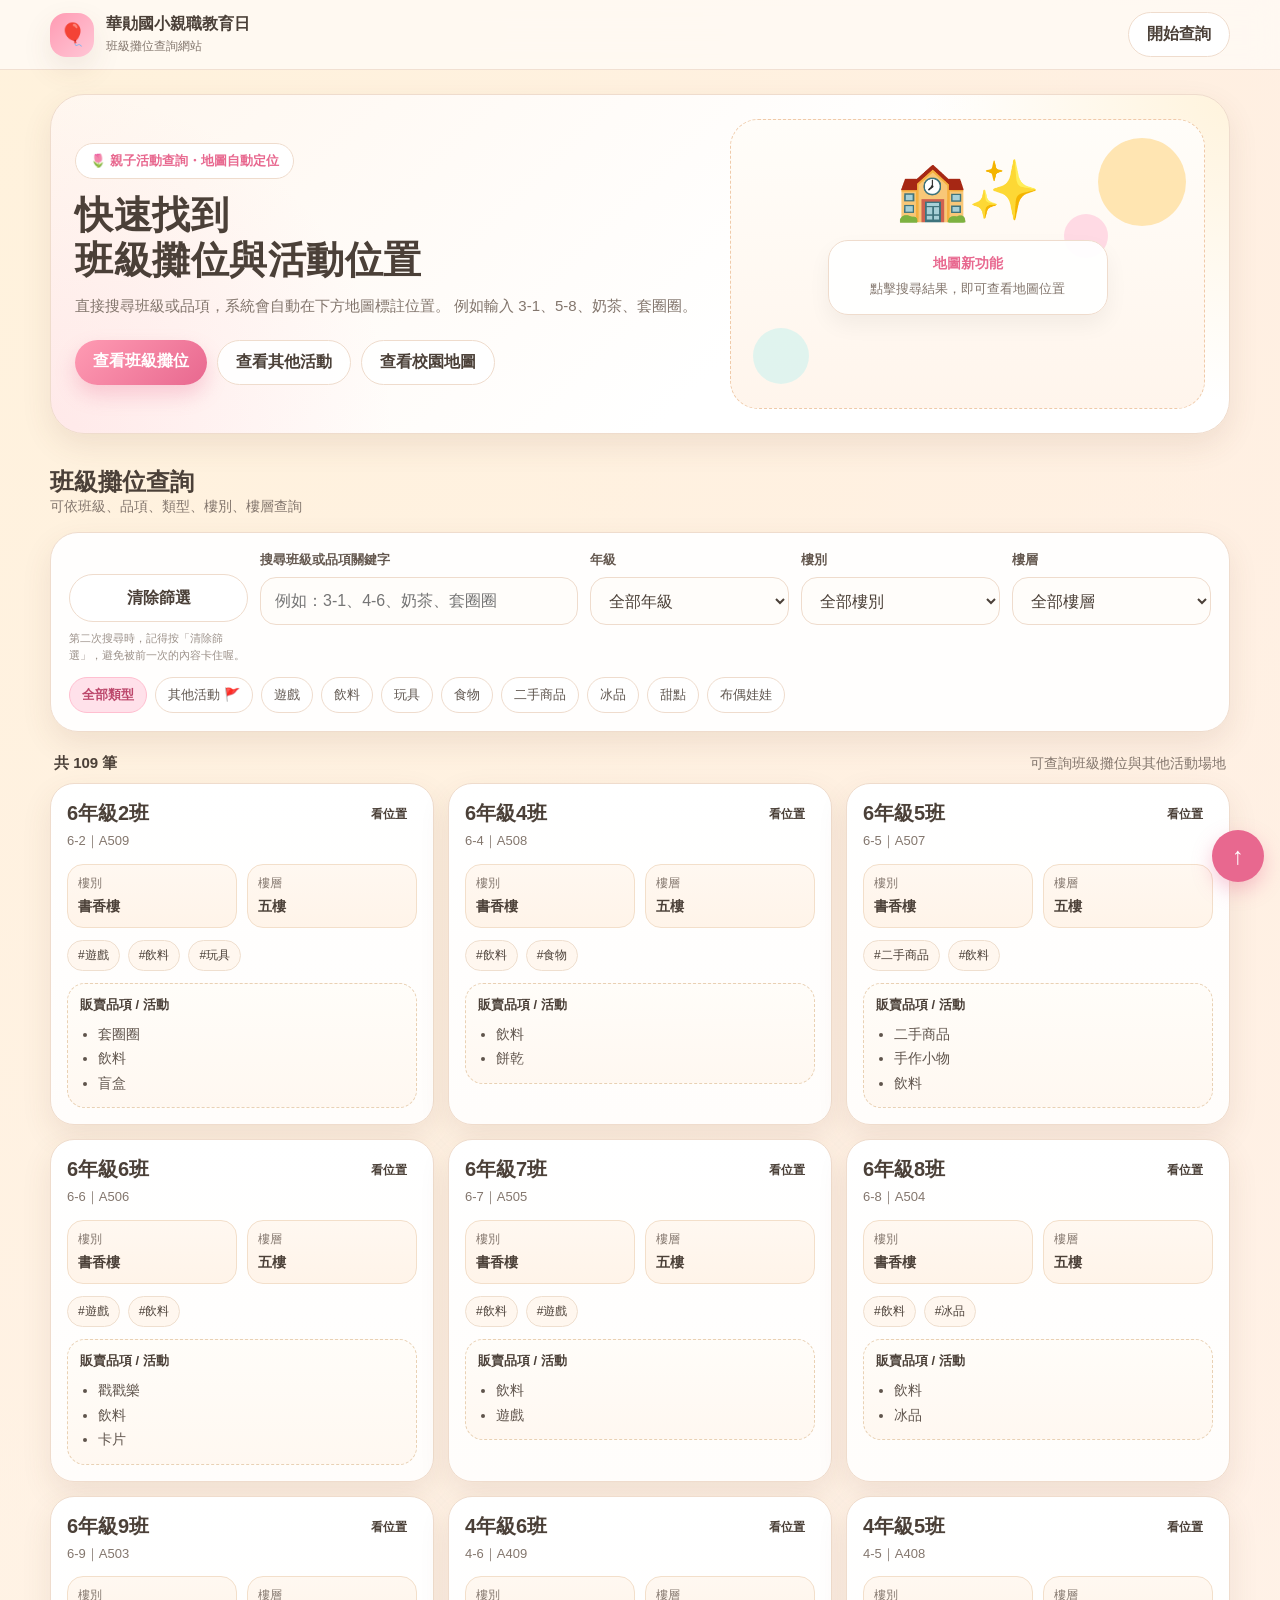
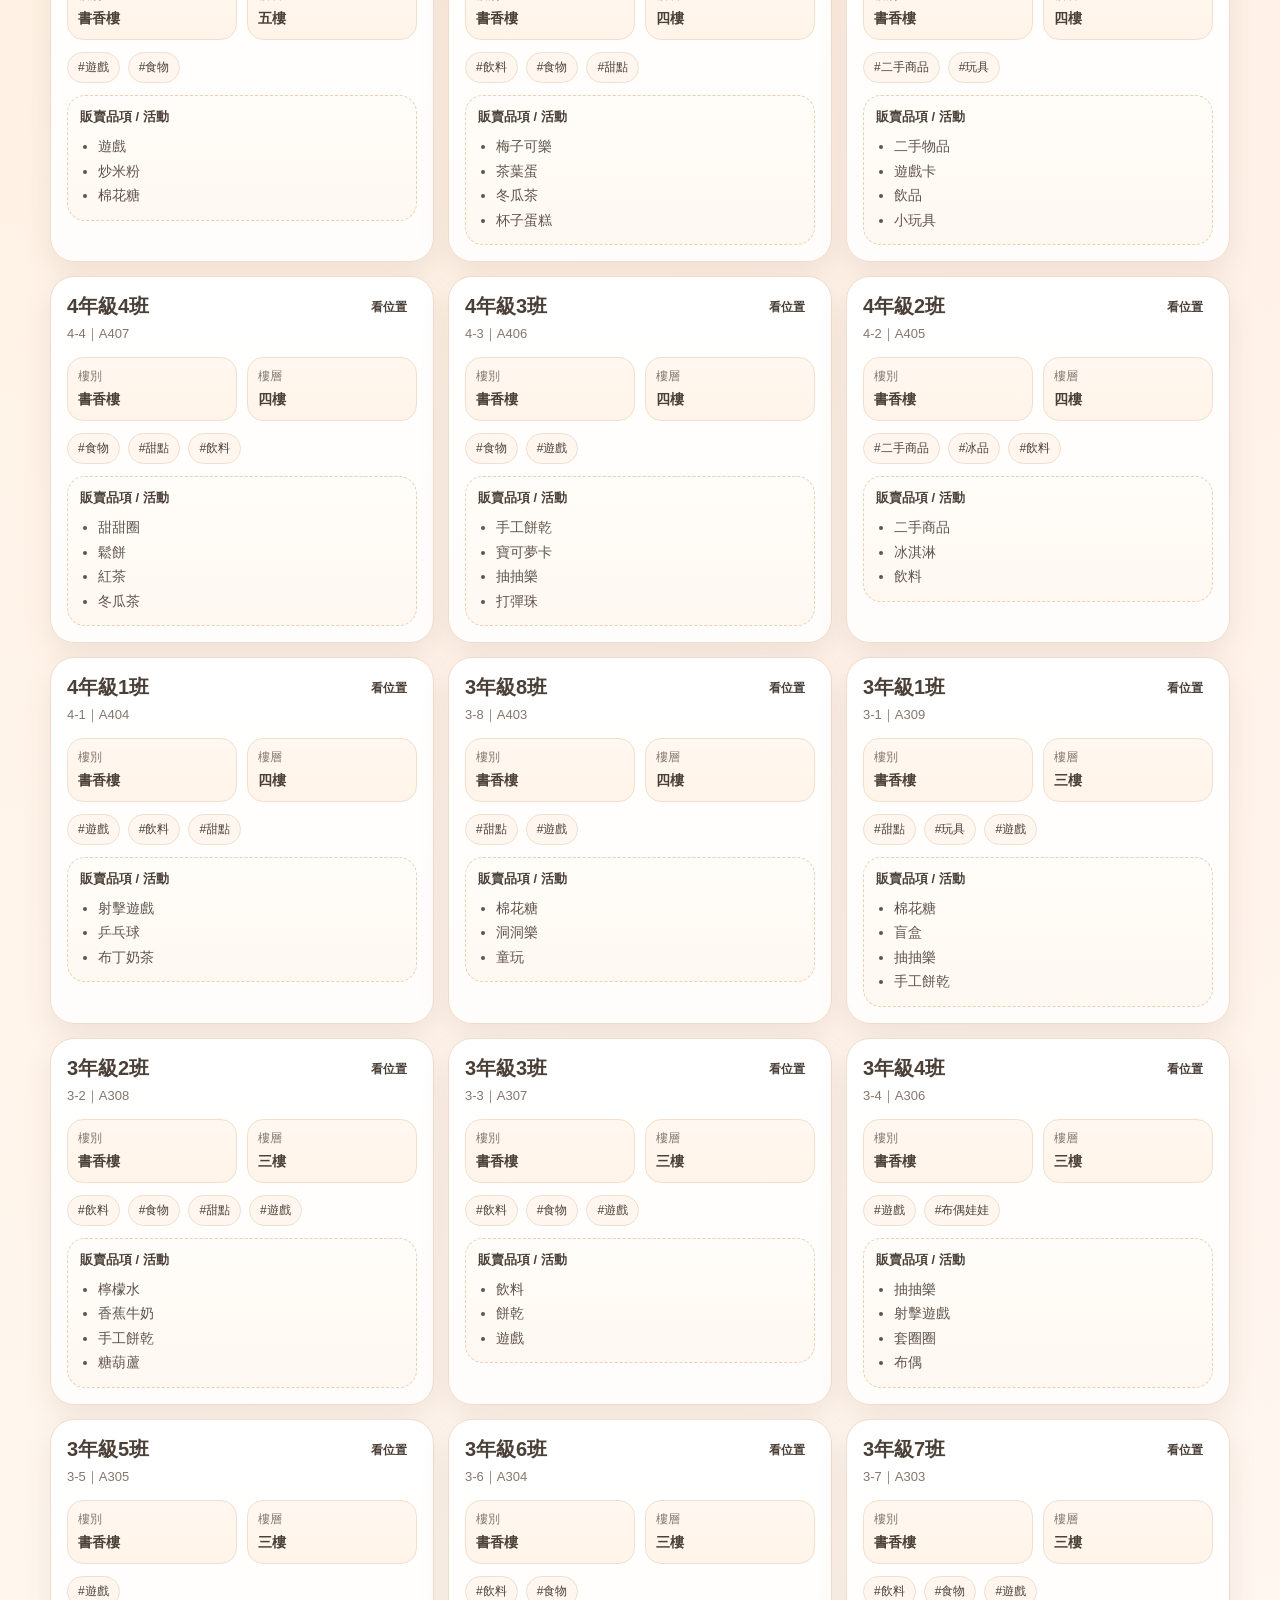
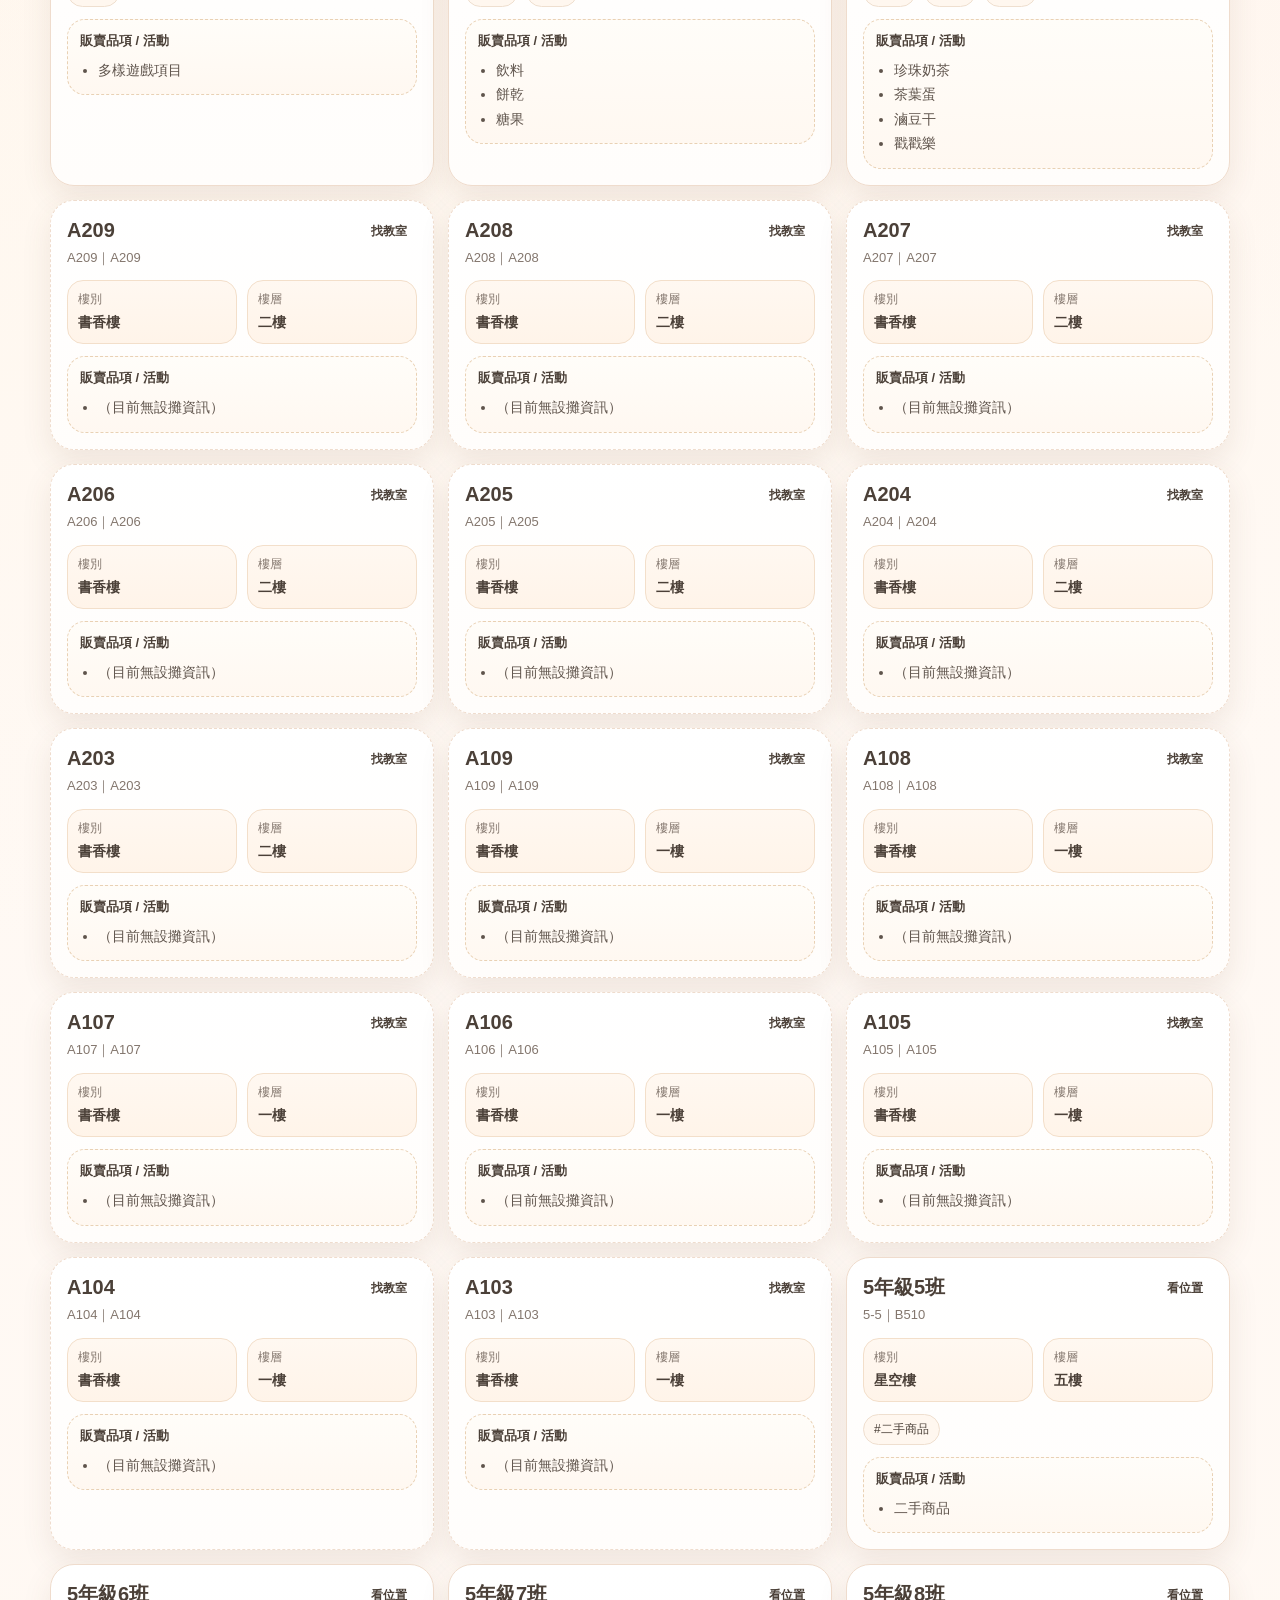
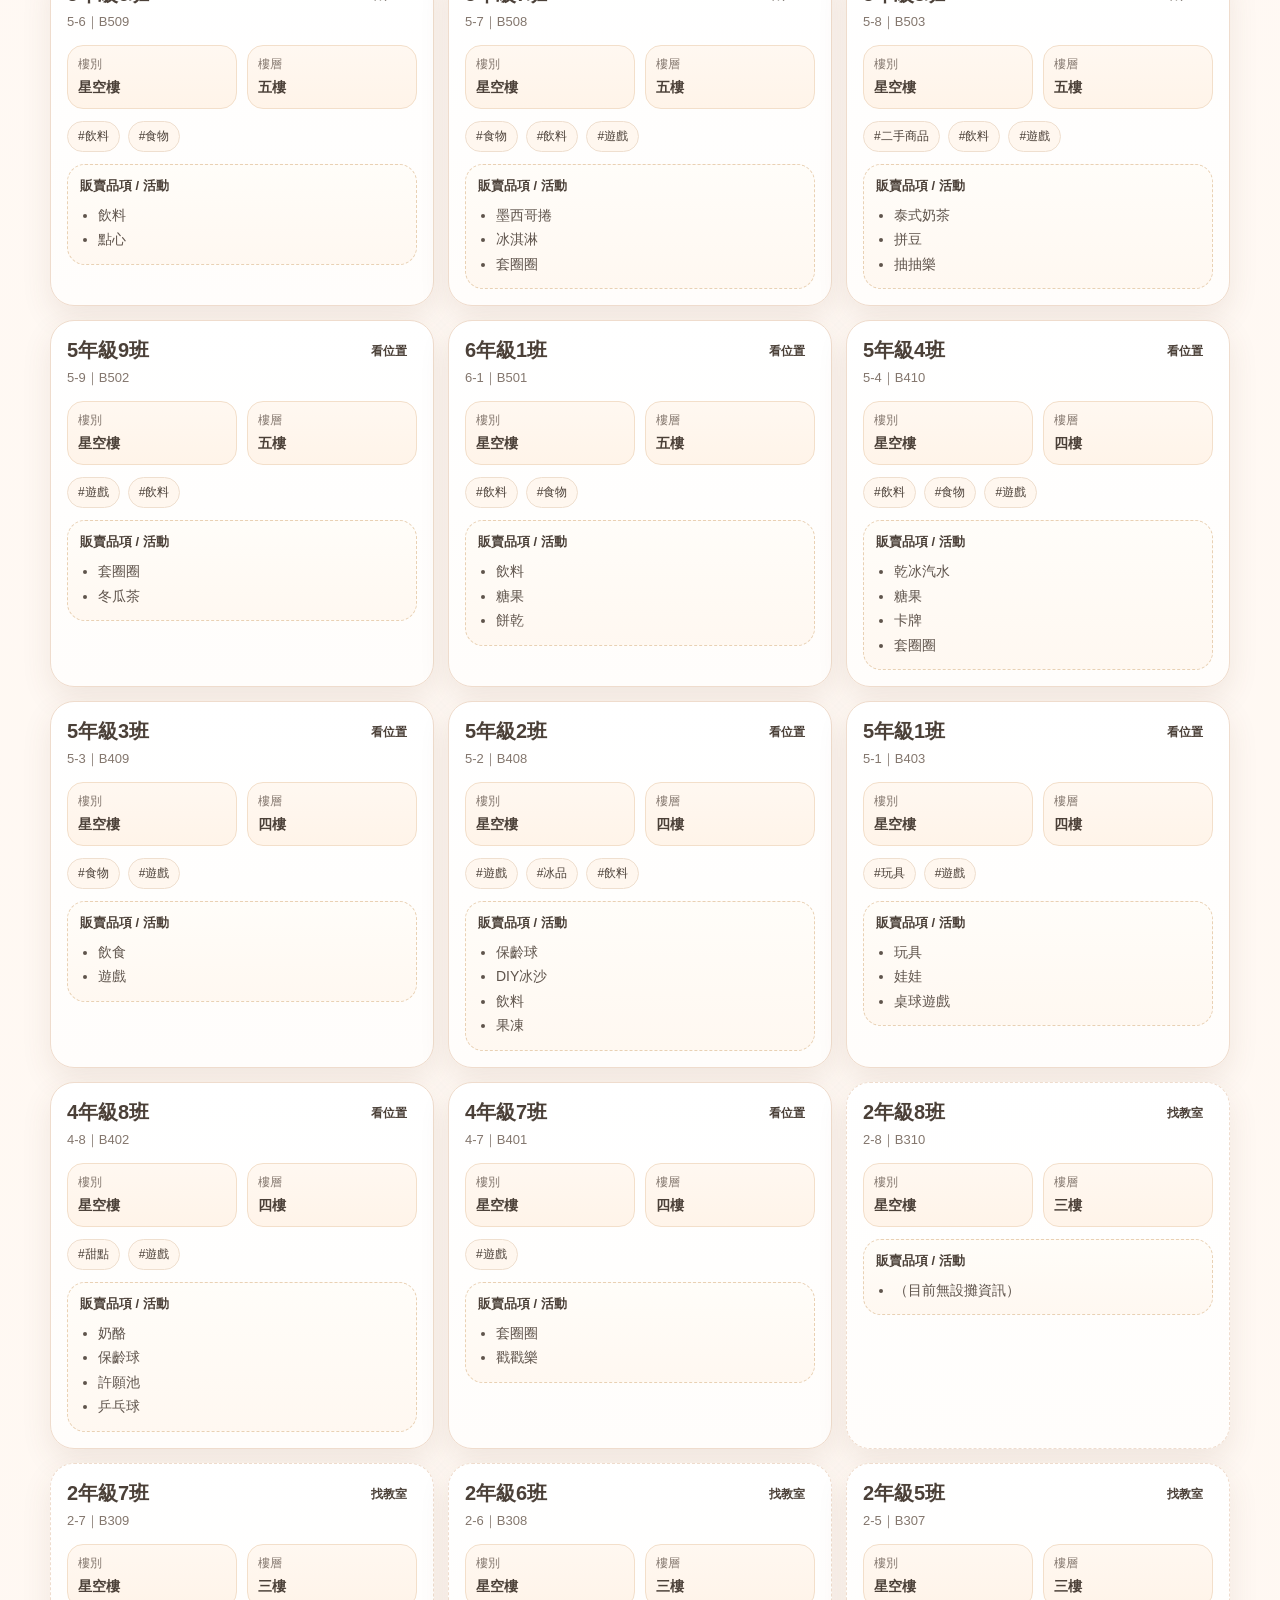
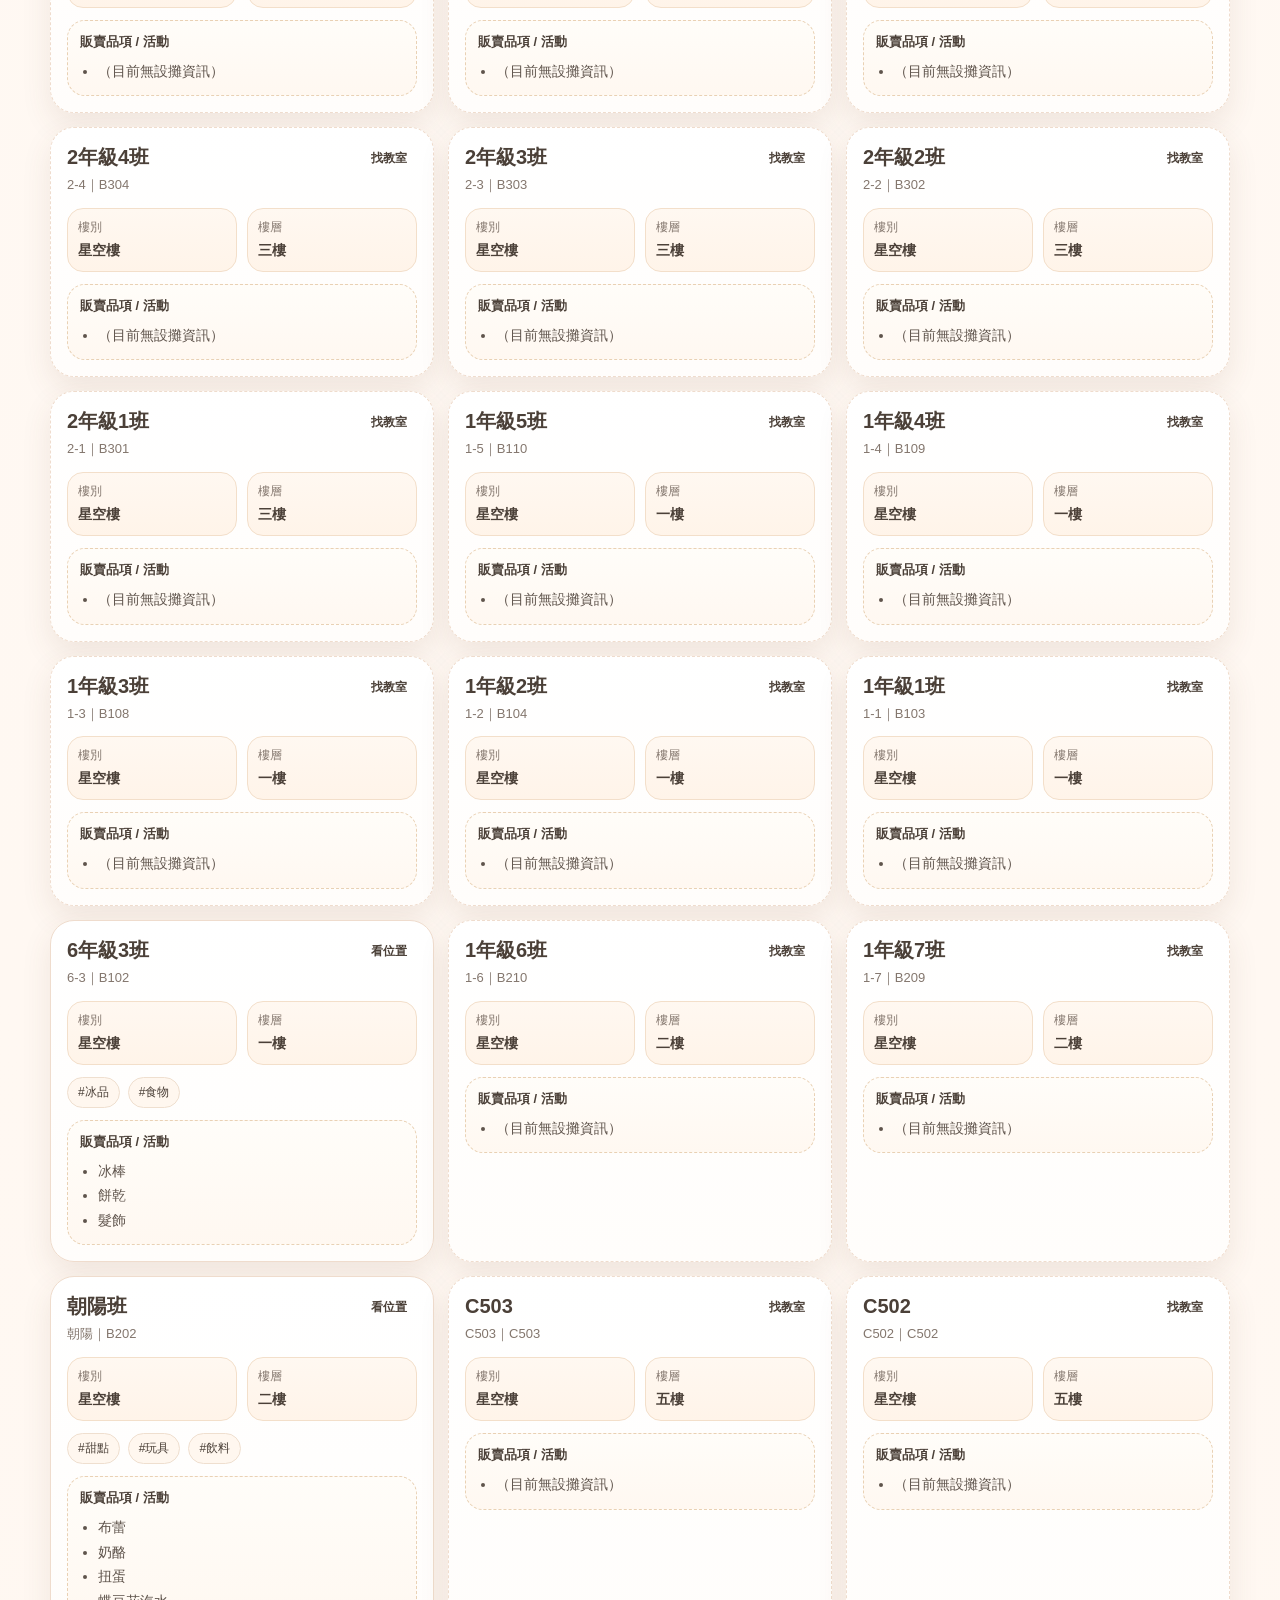
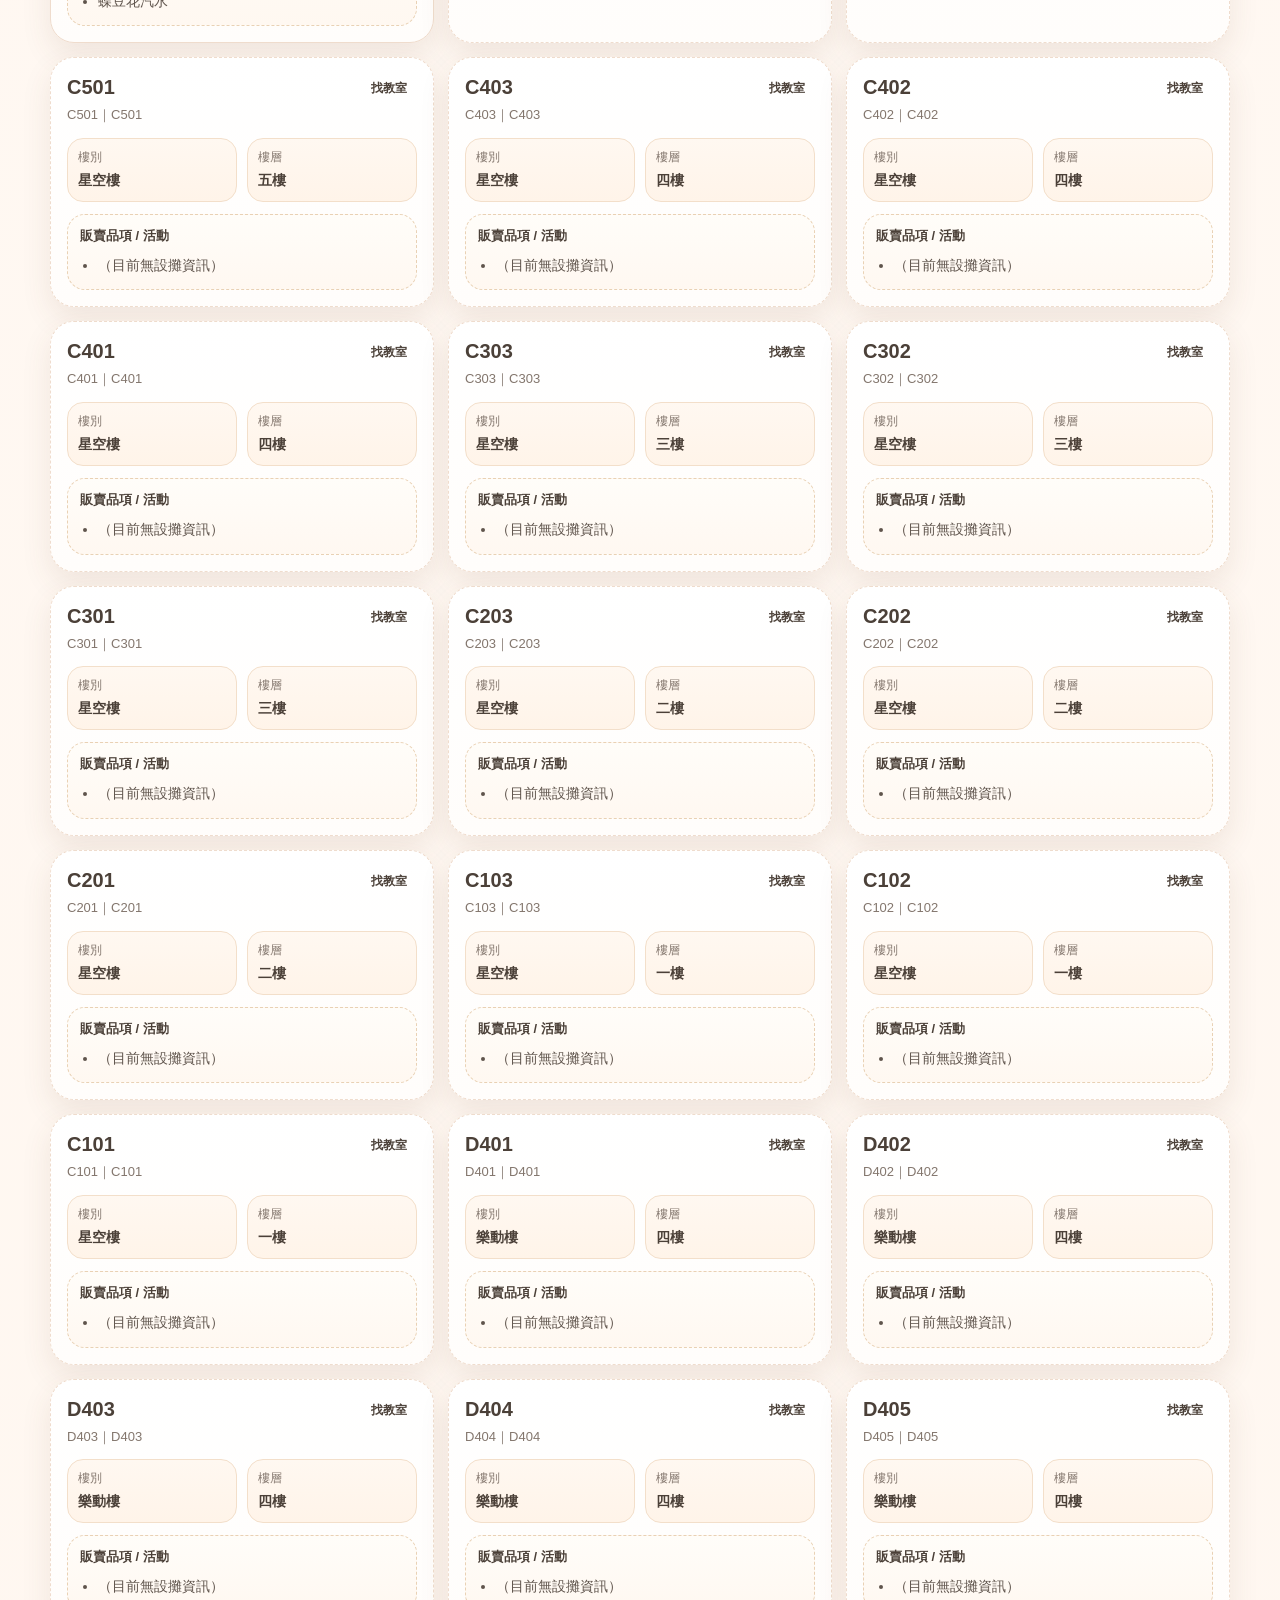
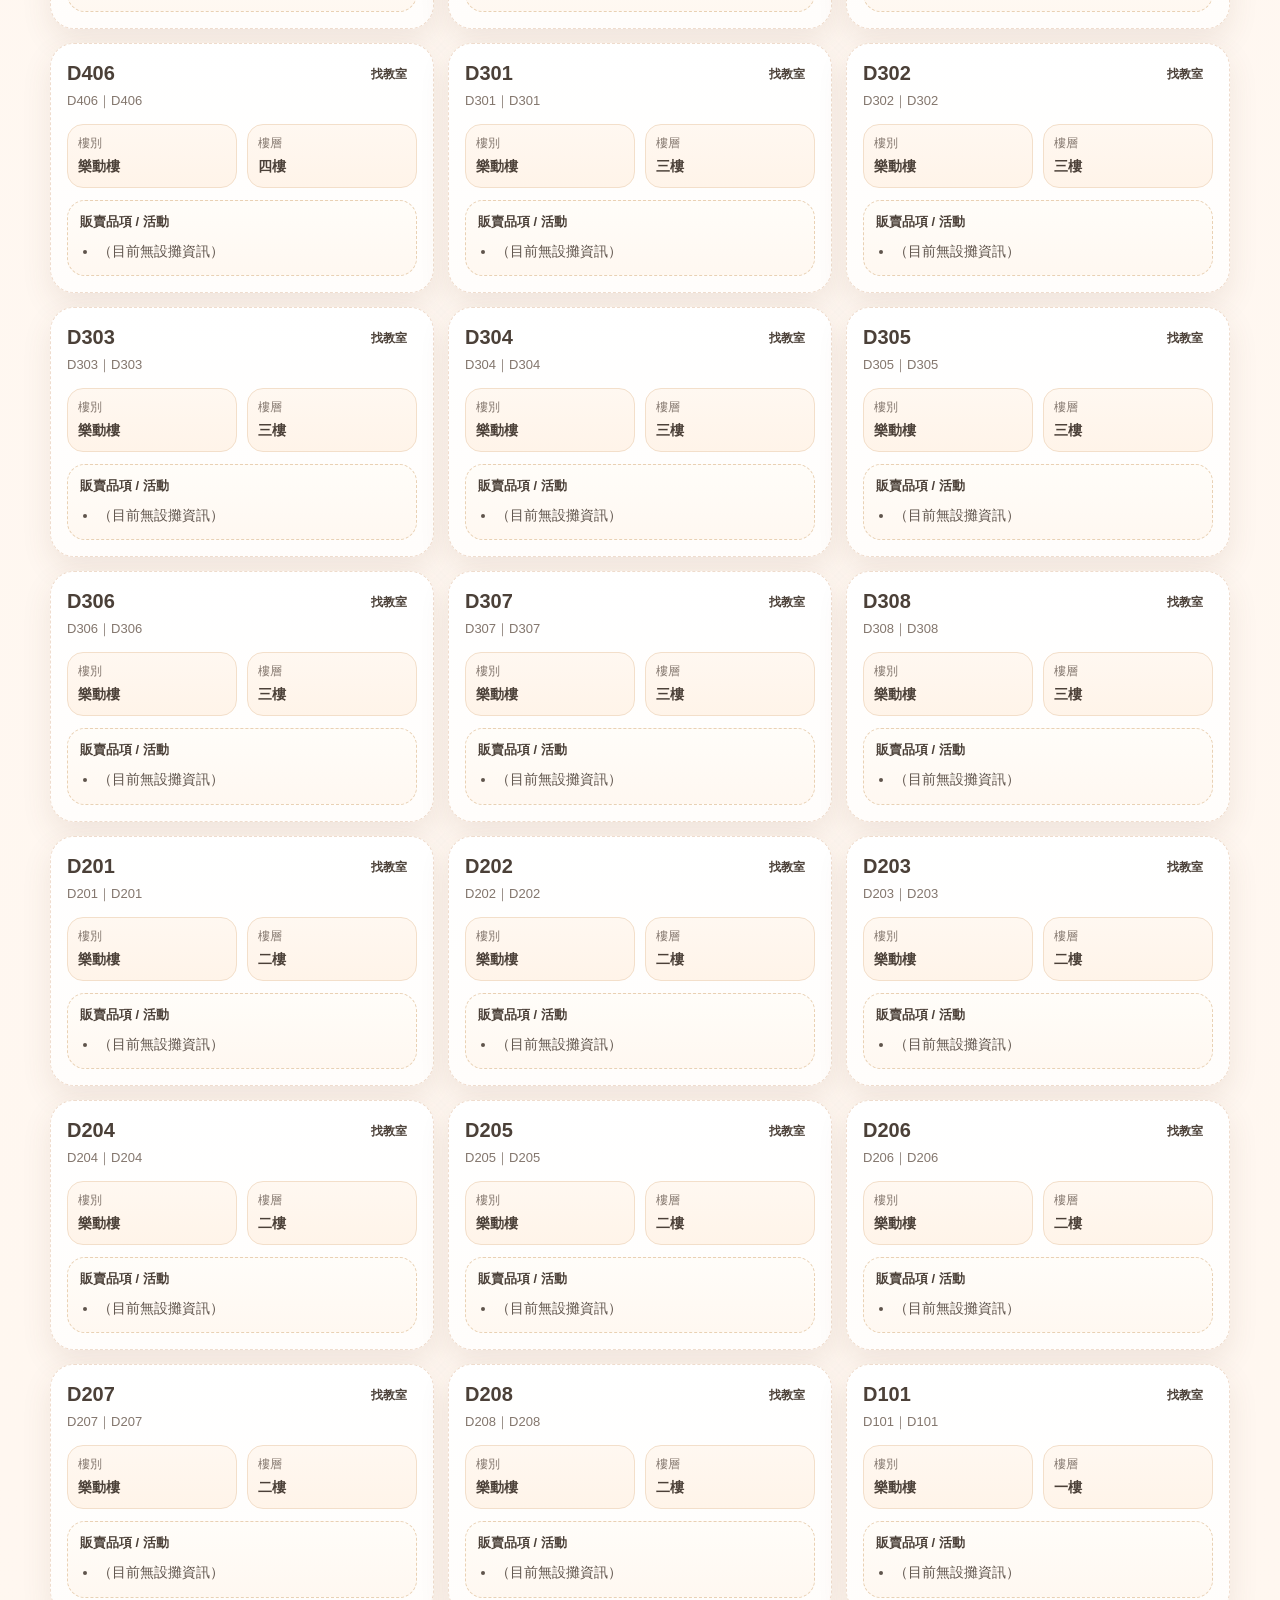
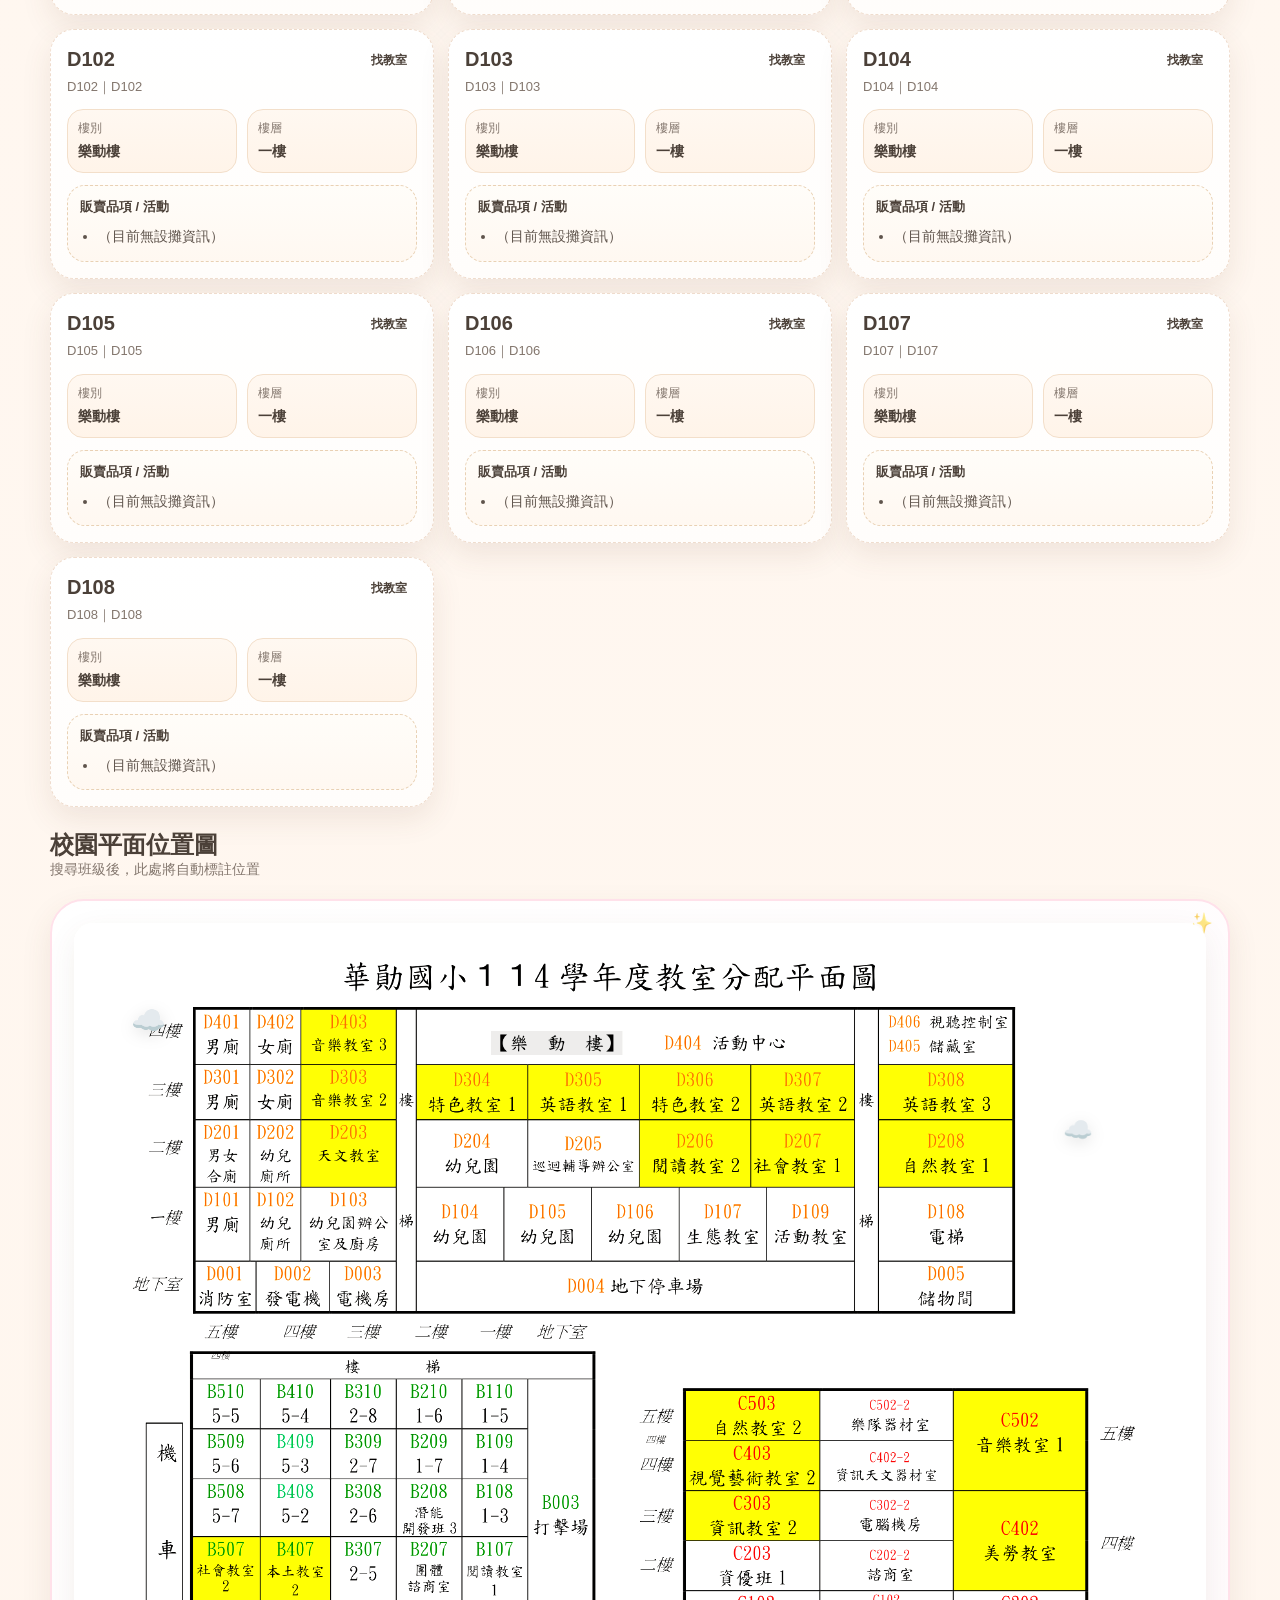
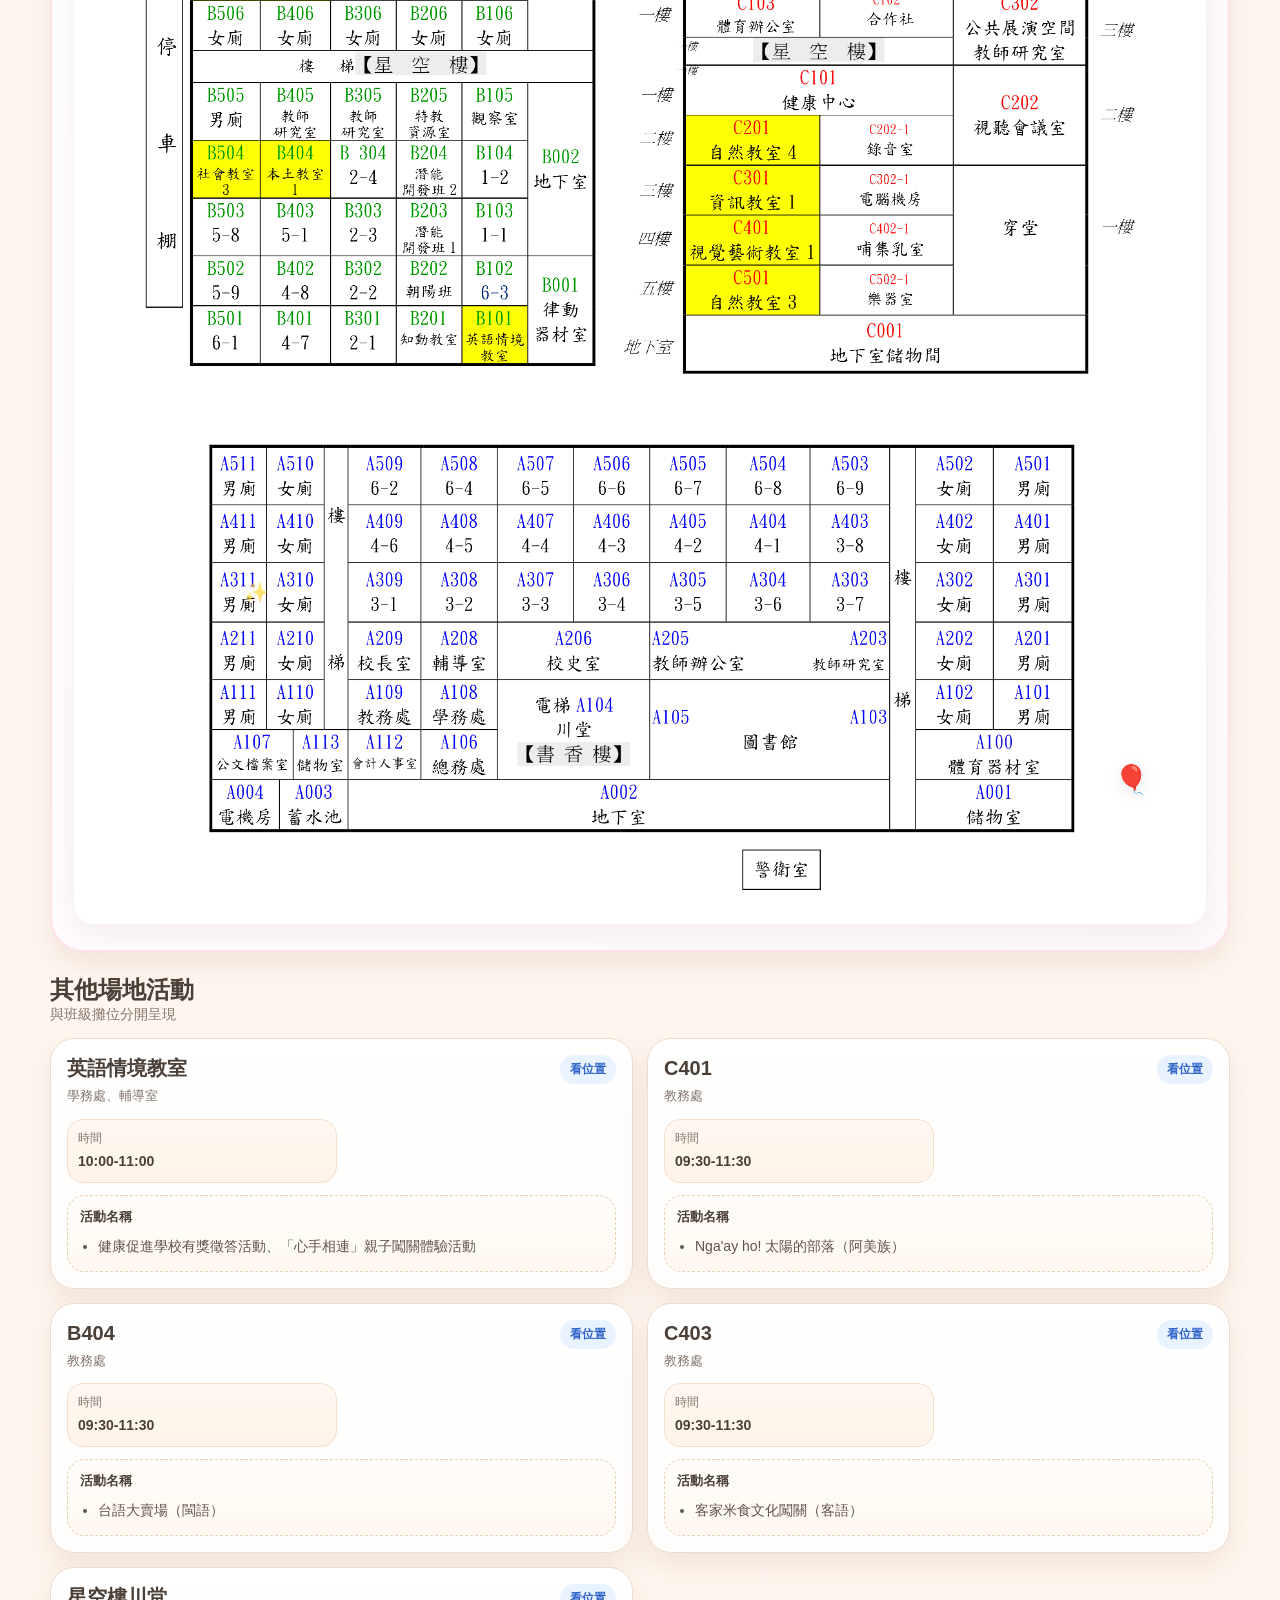
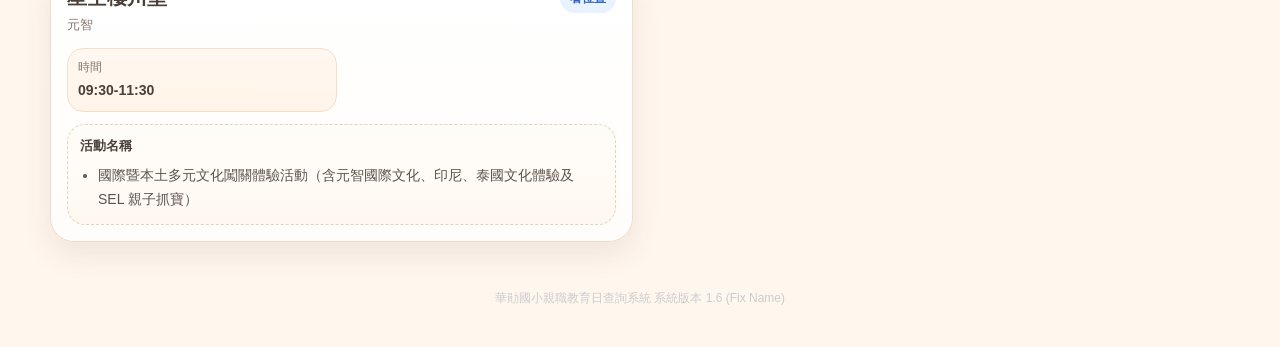
==== commit 8607cade: "Add files via upload" ====
--- a/index.html
+++ b/index.html
@@ -3,8 +3,8 @@
 <head>
  <meta charset="UTF-8" />
  <meta name="viewport" content="width=device-width, initial-scale=1.0" />
- <title>華勛國小親職教育日｜班級攤位查詢 v1.5</title>
- <link rel="stylesheet" href="./style.css?v=1.5" />
+ <title>華勛國小親職教育日｜班級攤位查詢 v1.6</title>
+ <link rel="stylesheet" href="./style.css?v=1.6" />
 </head>
 <body>
  <header class="topbar">
@@ -143,7 +143,7 @@
  </section>
  
  <footer style="text-align: center; padding: 40px 0; color: #ccc; font-size: 12px;">
- 華勛國小親職教育日查詢系統 系統版本 1.5 (Final Fix)
+ 華勛國小親職教育日查詢系統 系統版本 1.6 (Fix Name)
  </footer>
  </main>
 
@@ -281,15 +281,12 @@
     } catch(e) {
       events = DEFAULT_EVENTS_DATA;
     }
-    
-    // 強制修復：確保關鍵活動一定有座標
     events.forEach(ev => {
       if (ev.venue.includes('英語情境教室')) ev.roomCode = 'B102';
       if (ev.venue.includes('星空樓川堂')) ev.roomCode = 'C101';
       if (ev.venue.includes('C401')) ev.roomCode = 'C101';
       if (ev.venue.includes('C403')) ev.roomCode = 'C101';
     });
-
     stalls = mergeRegistryWithData(csvData, DEFAULT_STALLS_DATA);
     renderAll();
   } catch (error) {
@@ -327,8 +324,12 @@
     const fDigit = roomCode.charAt(1);
     const csvItem = csvMap[shortName];
     const localItem = localMap[shortName];
+    
+    // 名稱修正：如果是朝陽，顯示為「朝陽班」
     let grade = shortName.includes('-') ? `${shortName.split('-')[0]}年級` : (shortName === '朝陽' ? '朝陽班' : '校園位置');
     let className = shortName.includes('-') ? shortName.split('-')[1] : '';
+    let displayName = shortName.includes('-') ? `${grade}${className}班` : (shortName === '朝陽' ? '朝陽班' : shortName);
+    
     const rawProducts = csvItem ? csvItem.rawProducts : (localItem ? "備援資料: " + localItem.items.join('、') : "（目前無設攤資訊）");
     let items = csvItem ? rawProducts.split(/[0-9]\.|\s+|，|、|,/).map(i => i.trim()).filter(Boolean) : (localItem ? localItem.items : []);
     let tags = (localItem && localItem.tags) ? [...localItem.tags] : [];
@@ -339,7 +340,7 @@
       if (rawProducts.match(/二手|拍賣/)) if(!tags.includes("二手商品")) tags.push("二手商品");
     }
     merged.push({
-      grade, class: className, displayName: shortName.includes('-') ? `${grade}${className}班` : shortName,
+      grade, class: className, displayName,
       shortName, rawProducts, items, tags,
       building: BUILDING_NAMES[bLetter] || "待定",
       floor: FLOOR_NAMES[fDigit] || "待定",
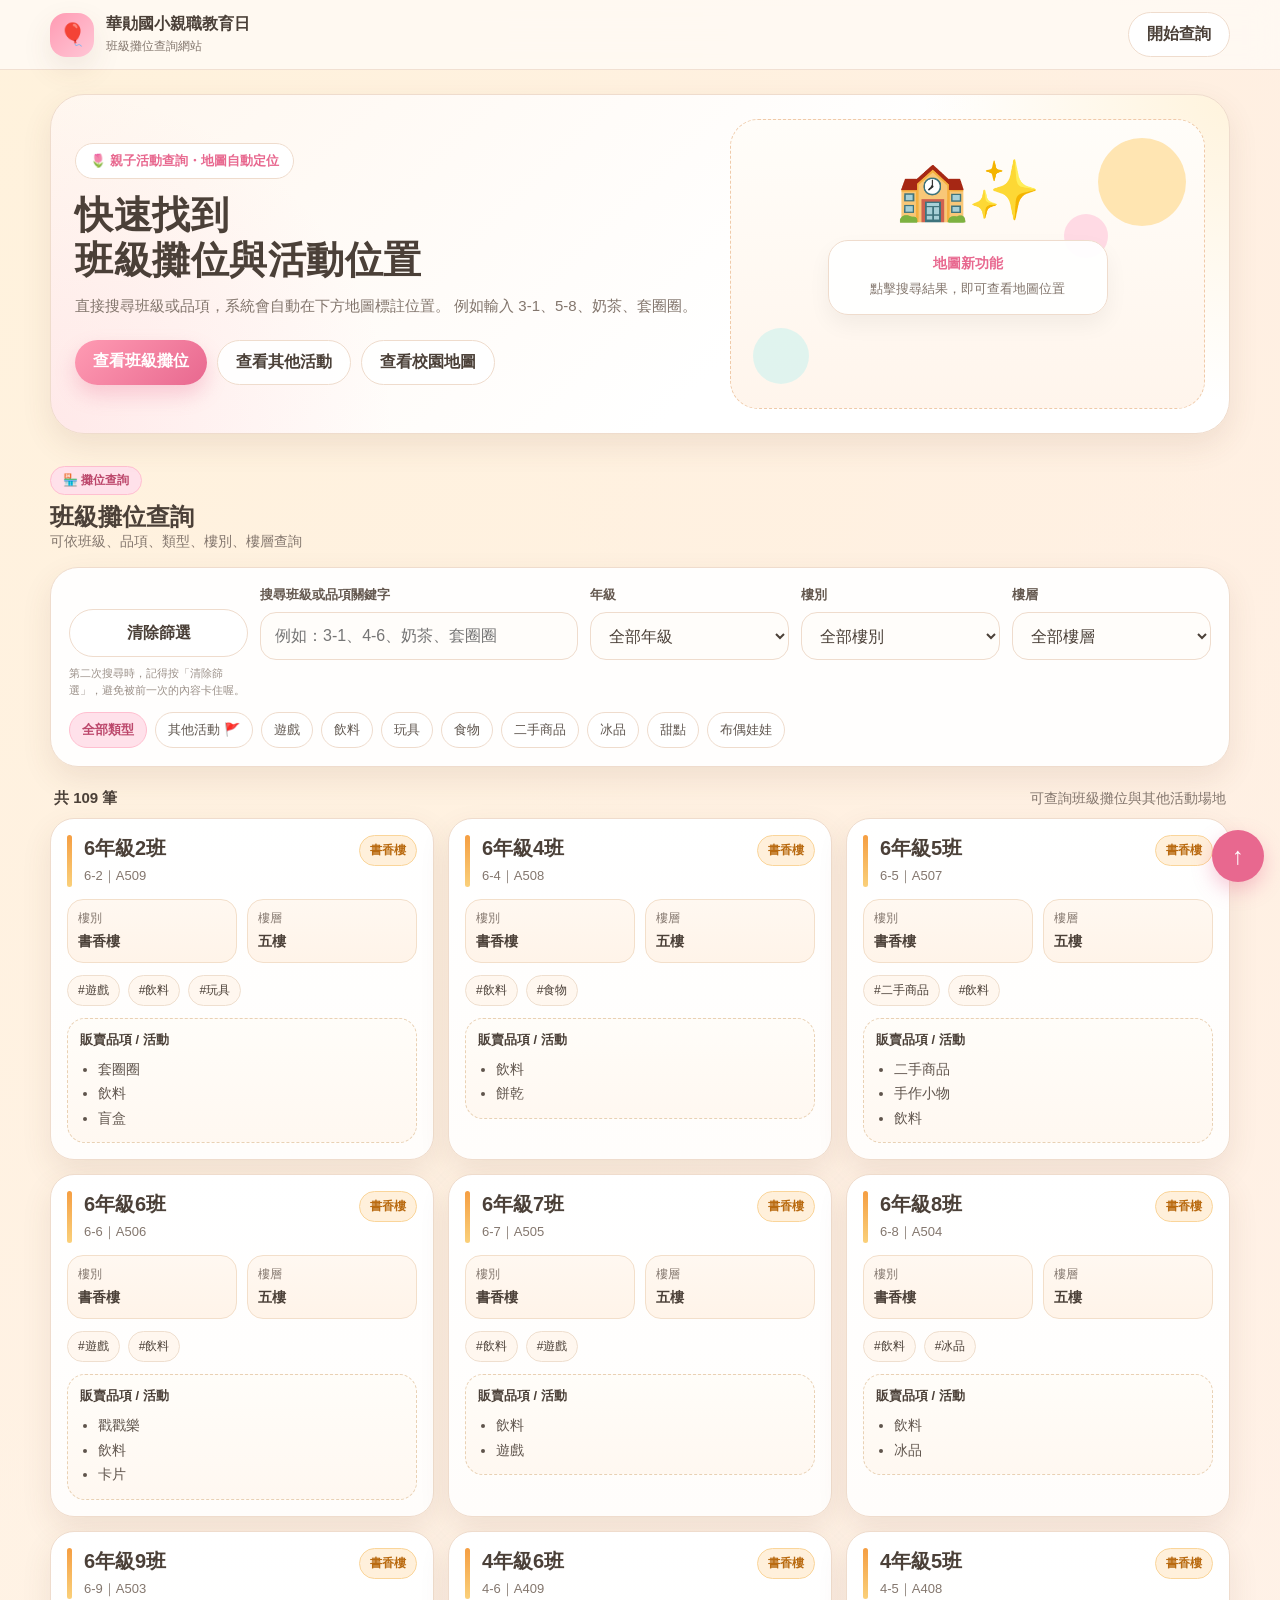
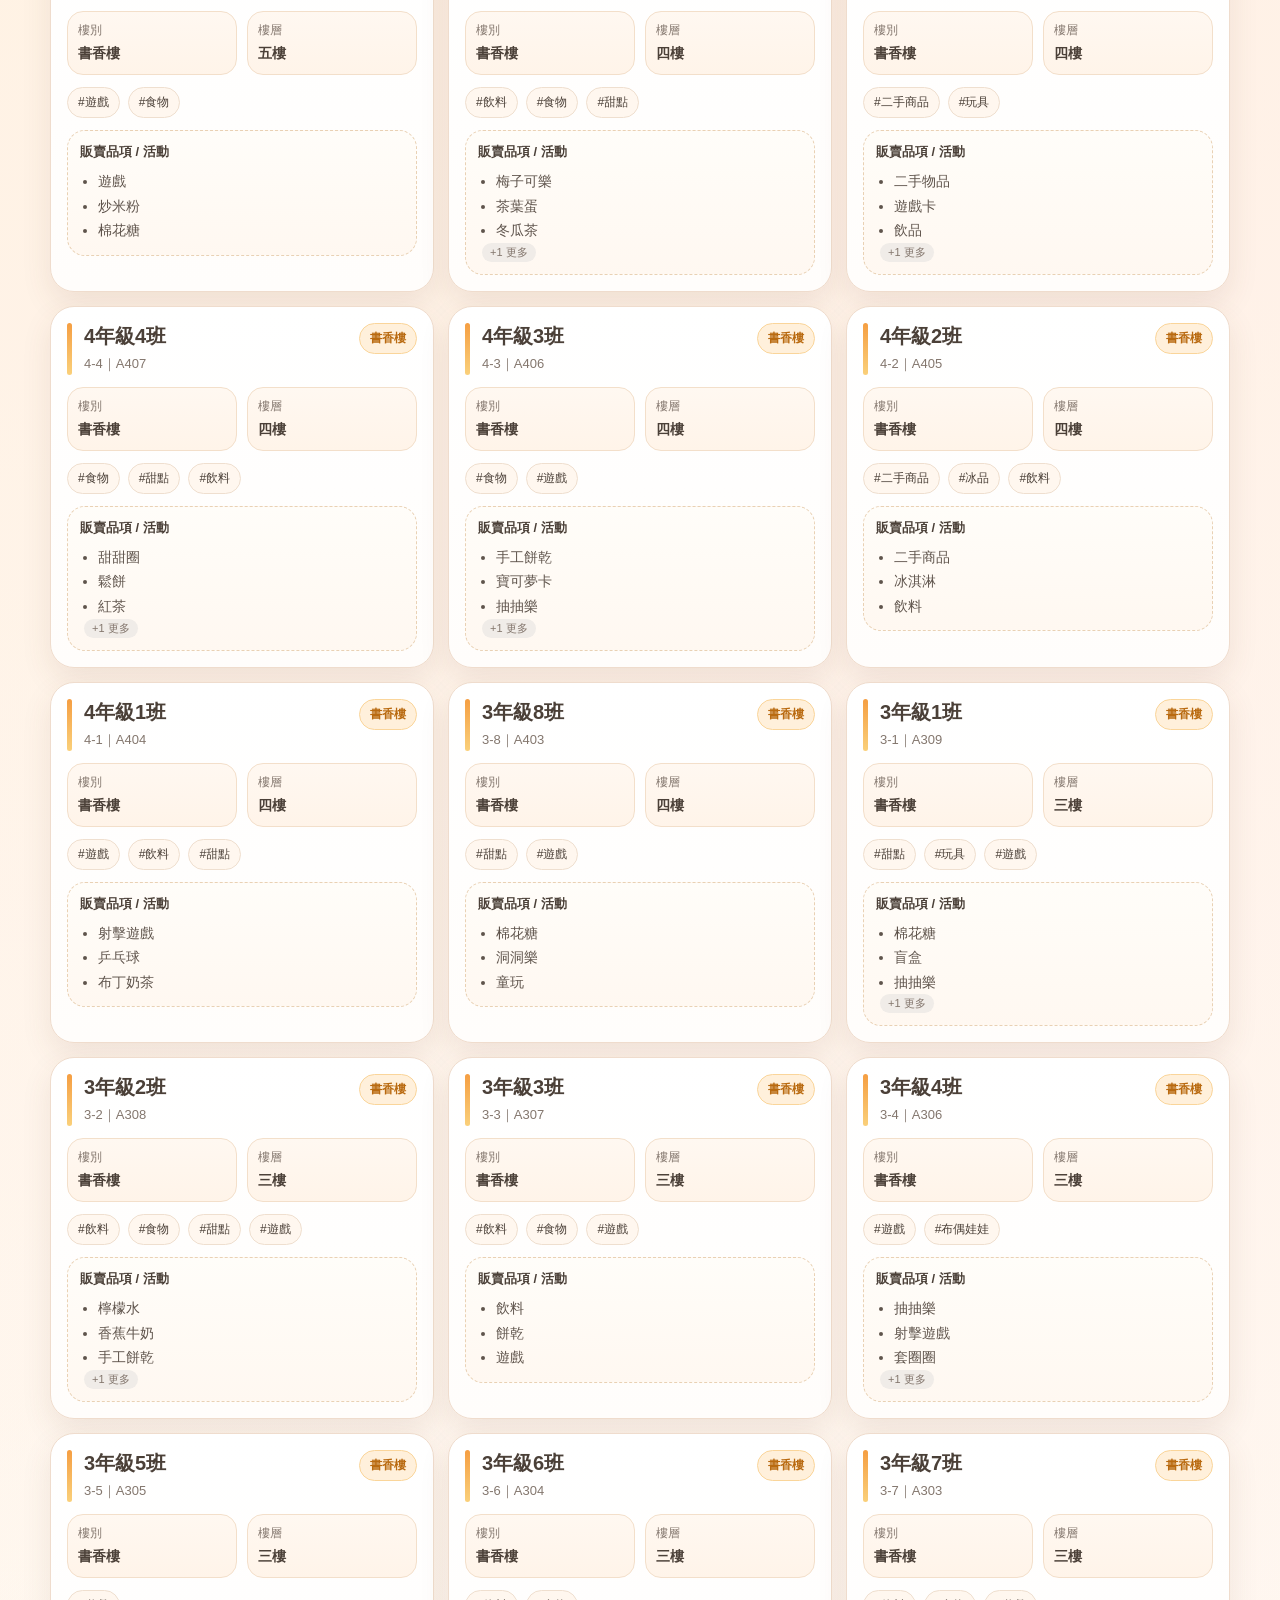
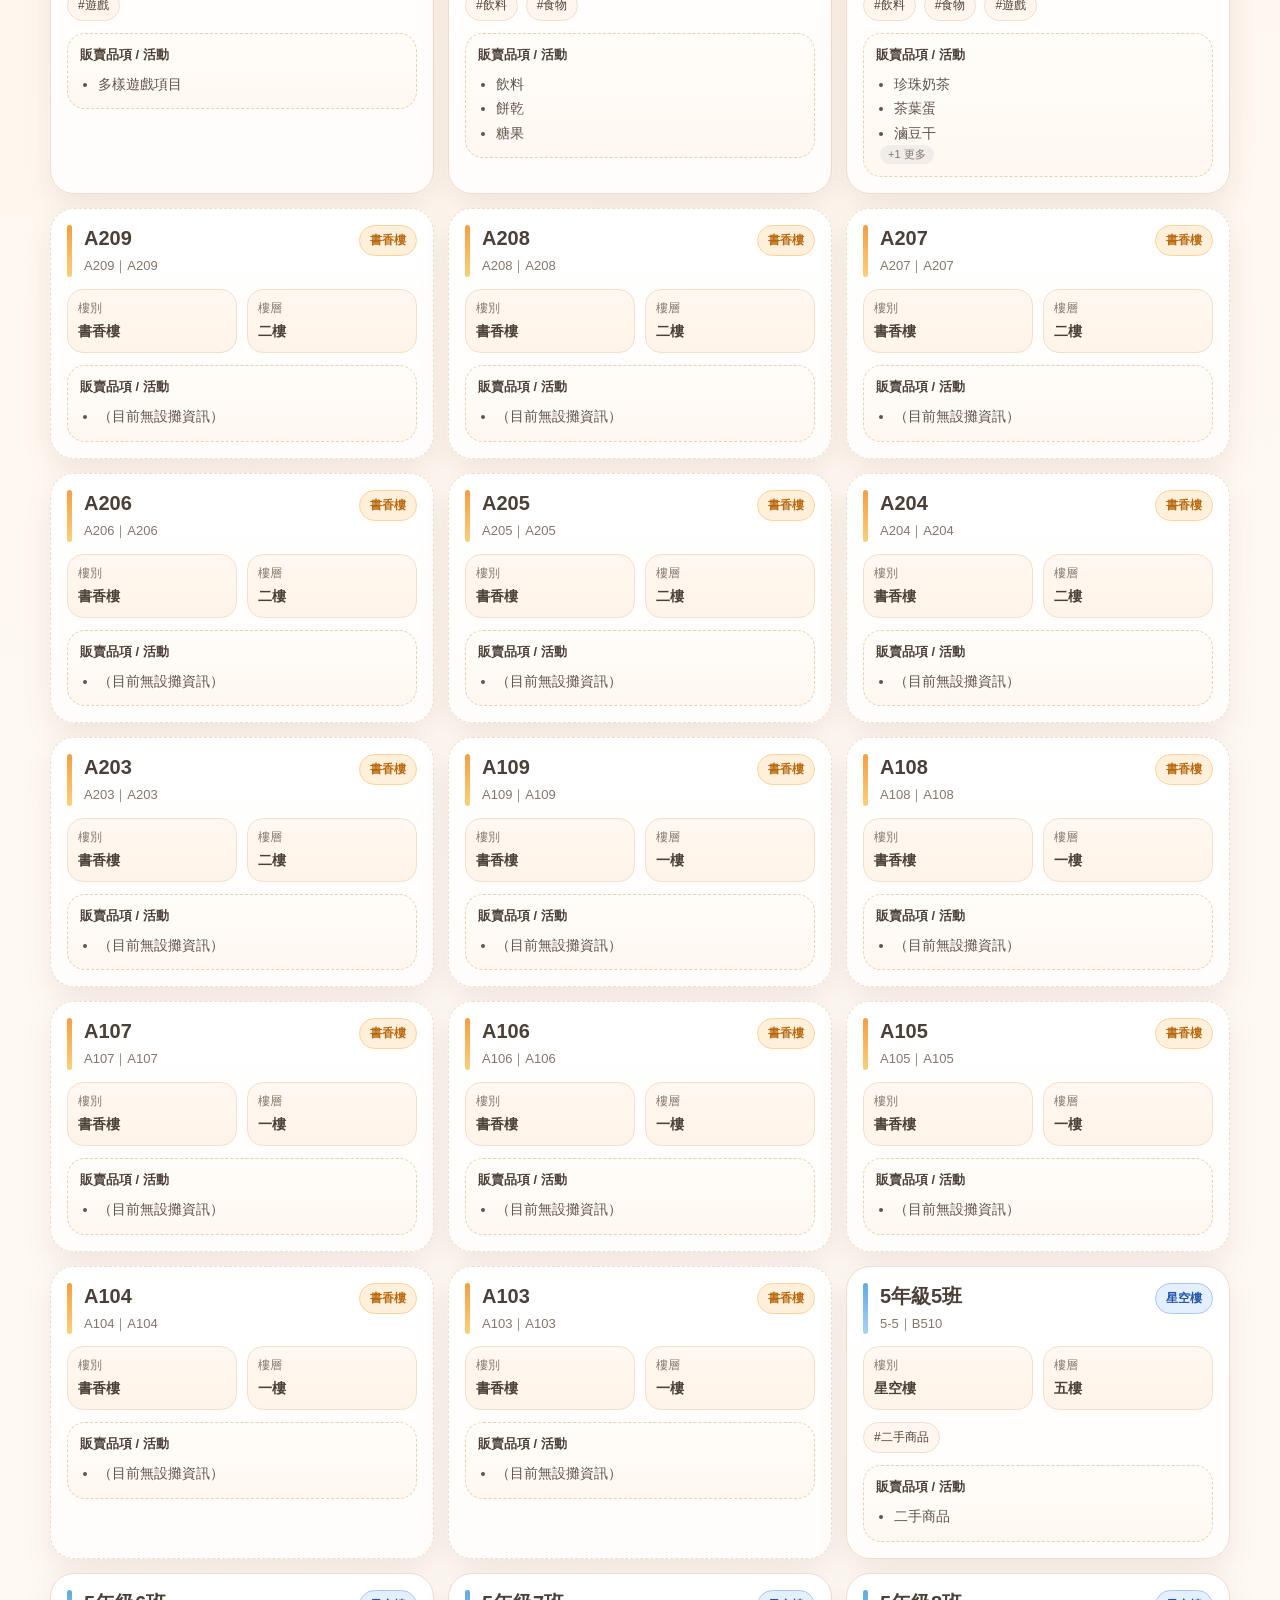
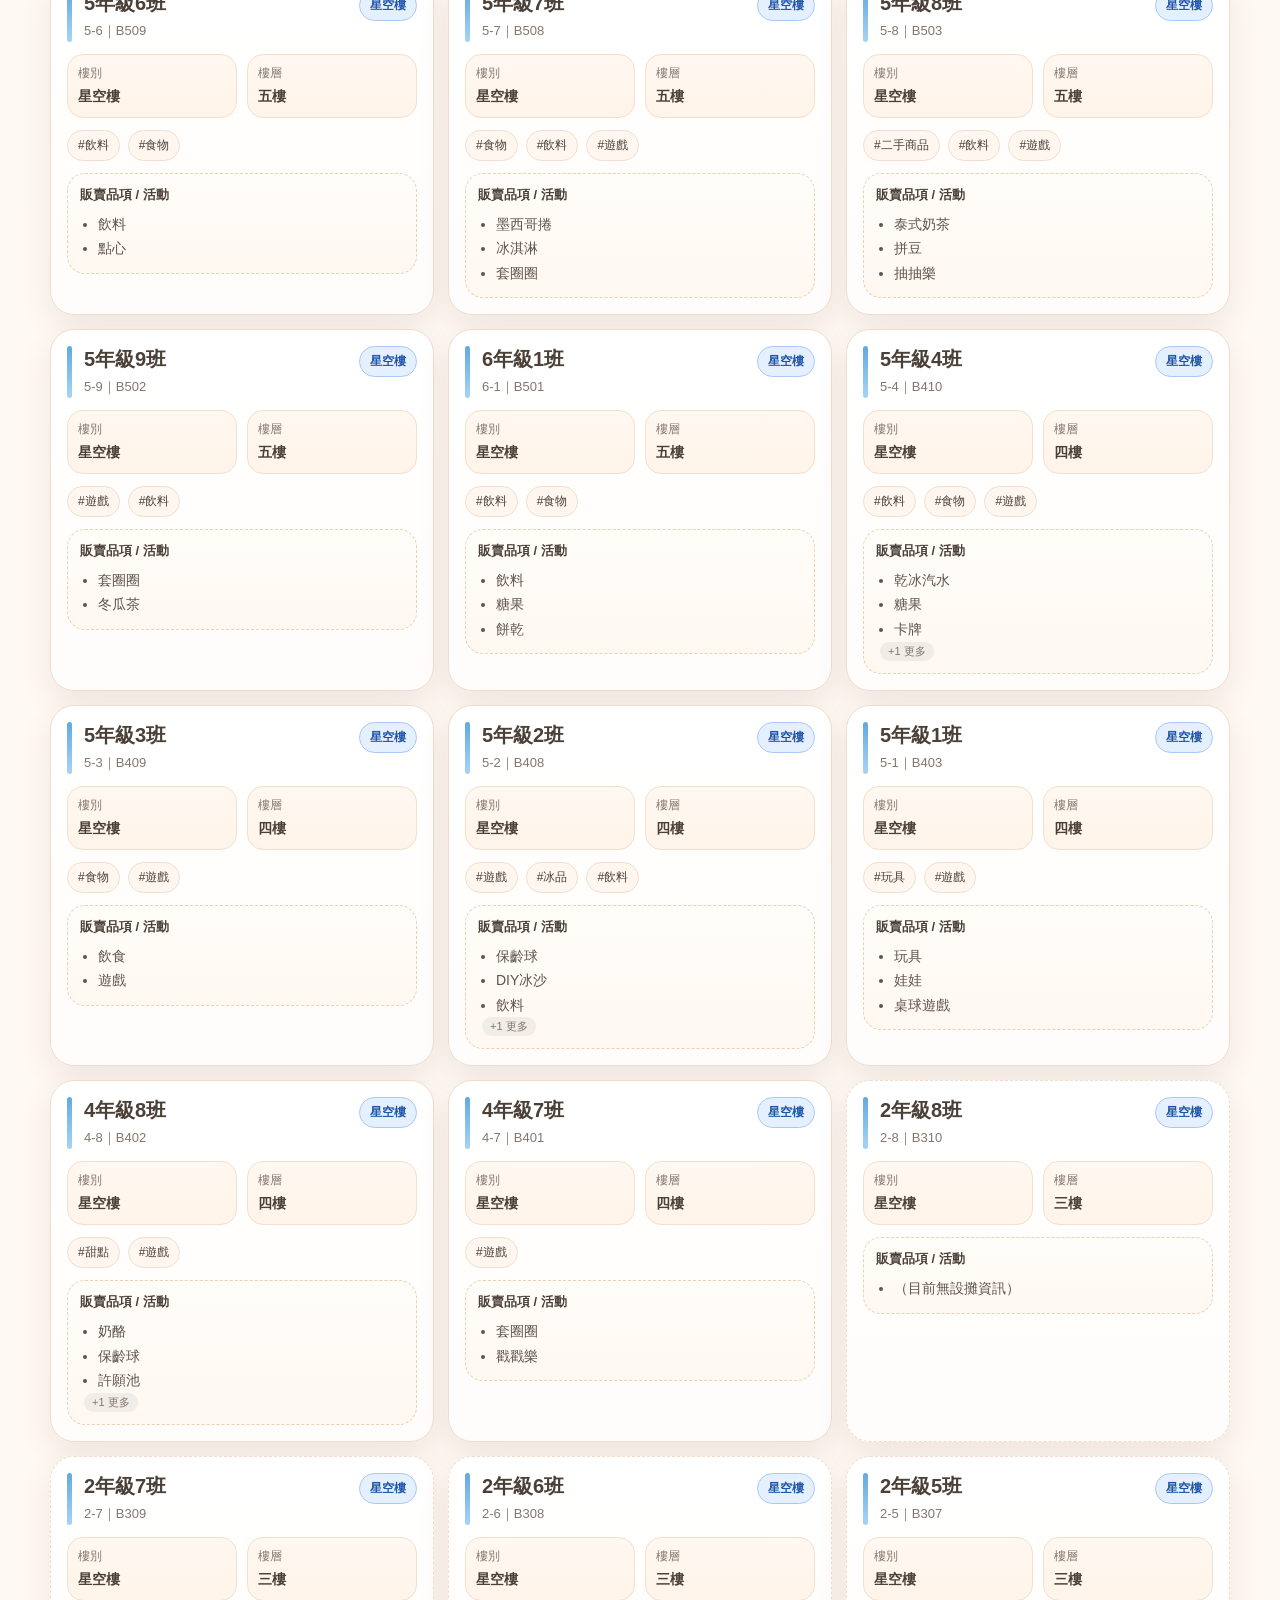
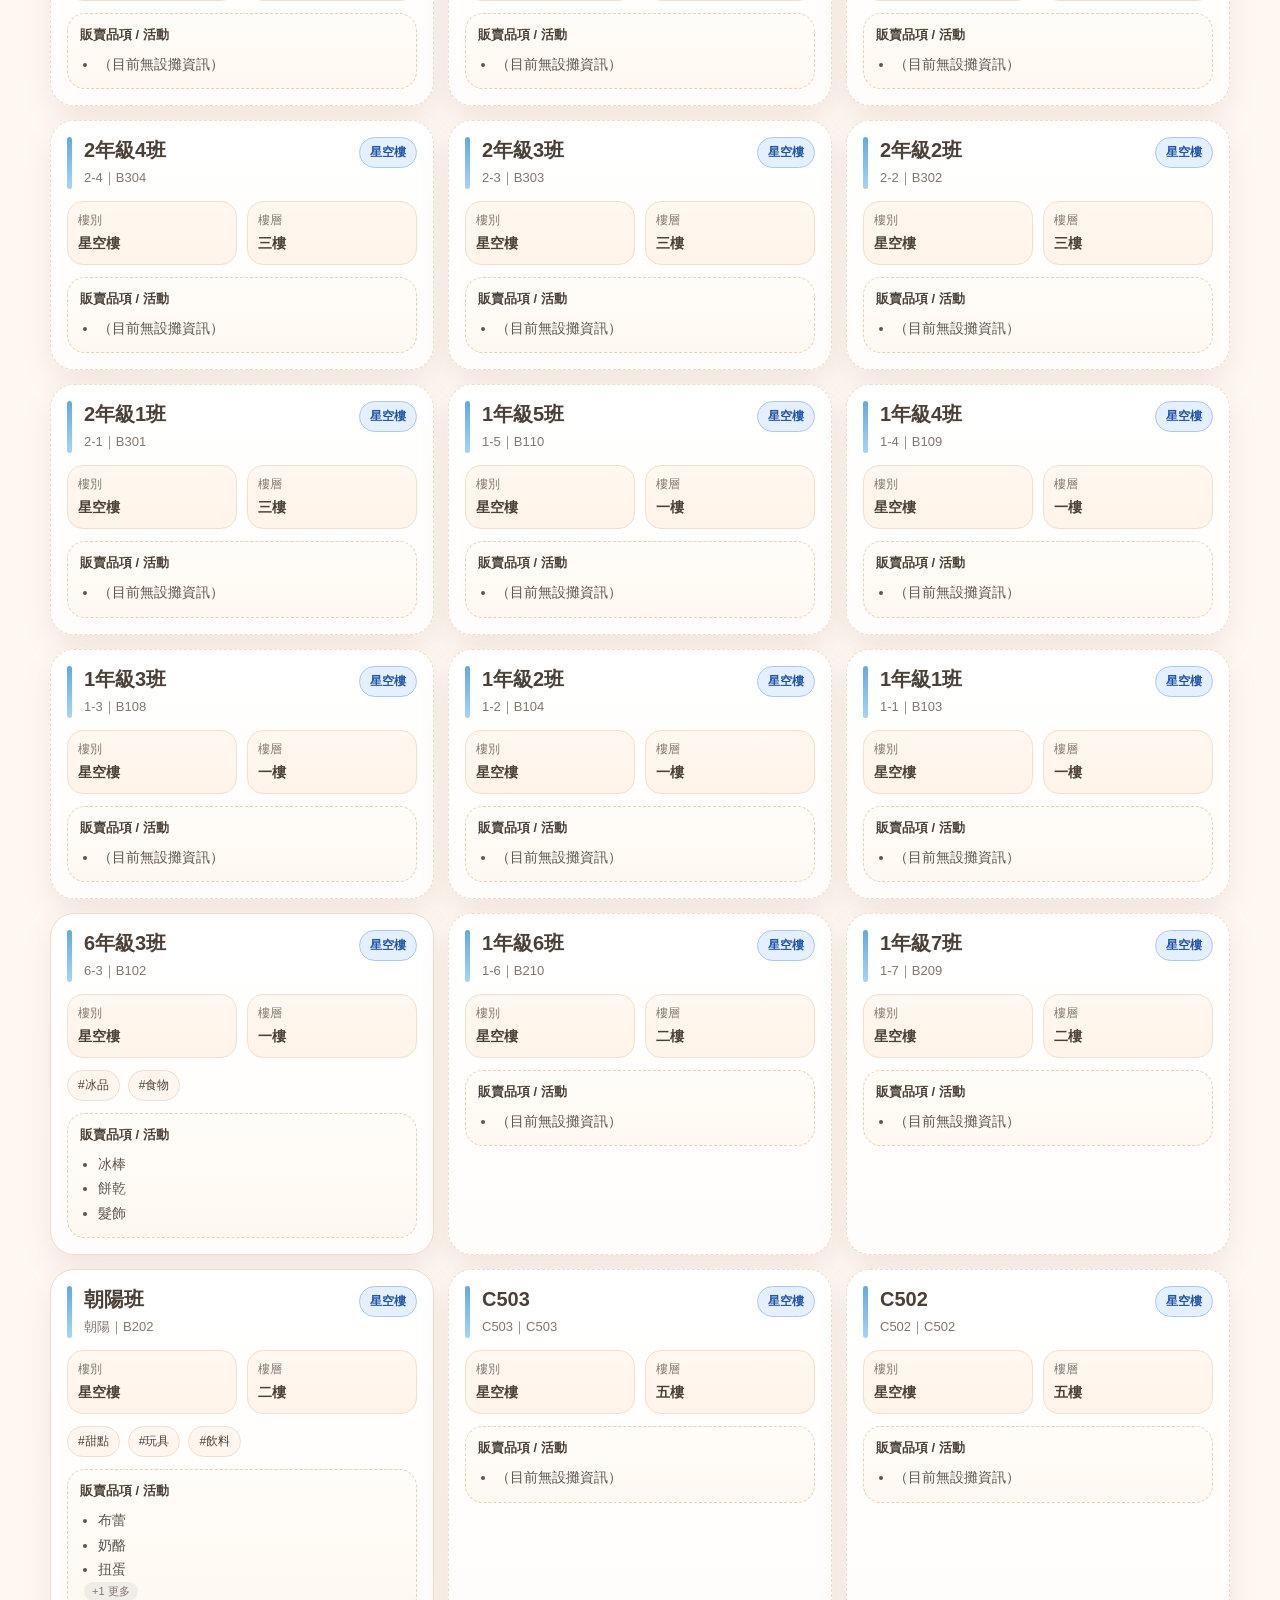
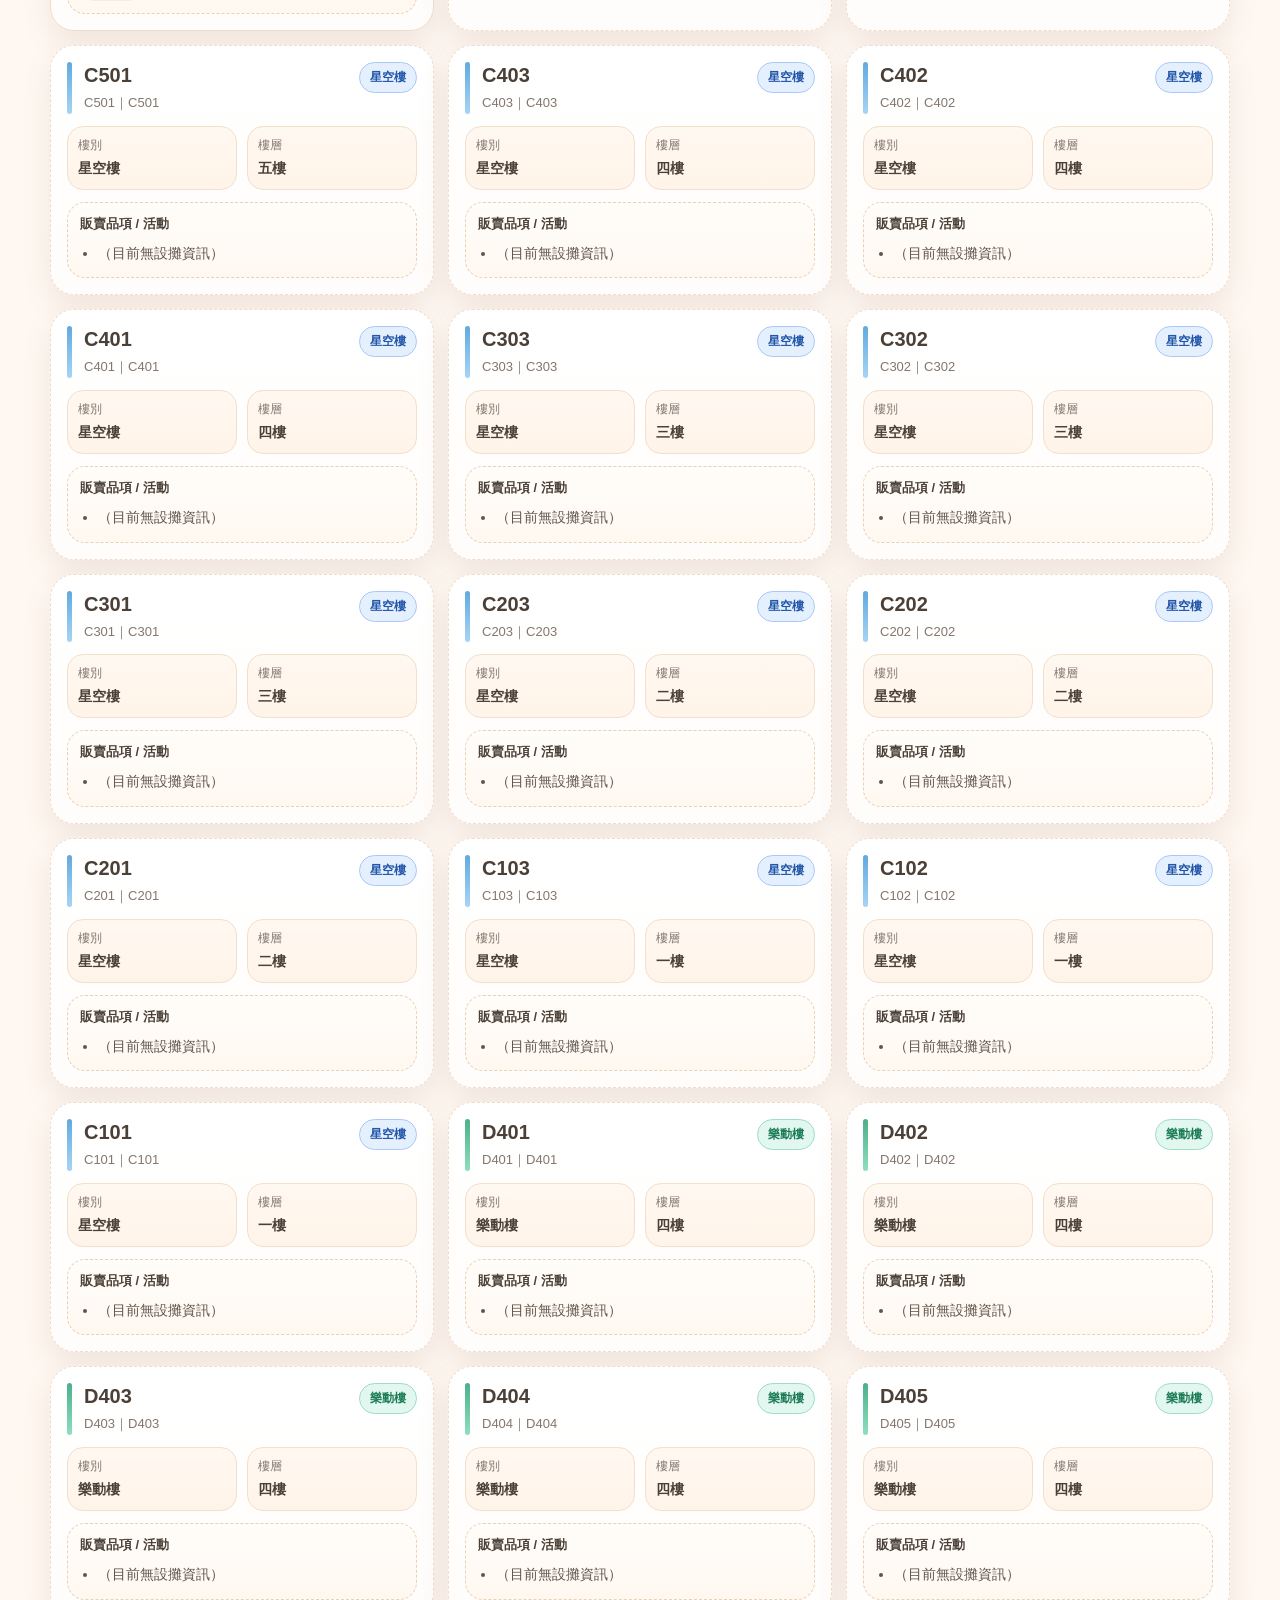
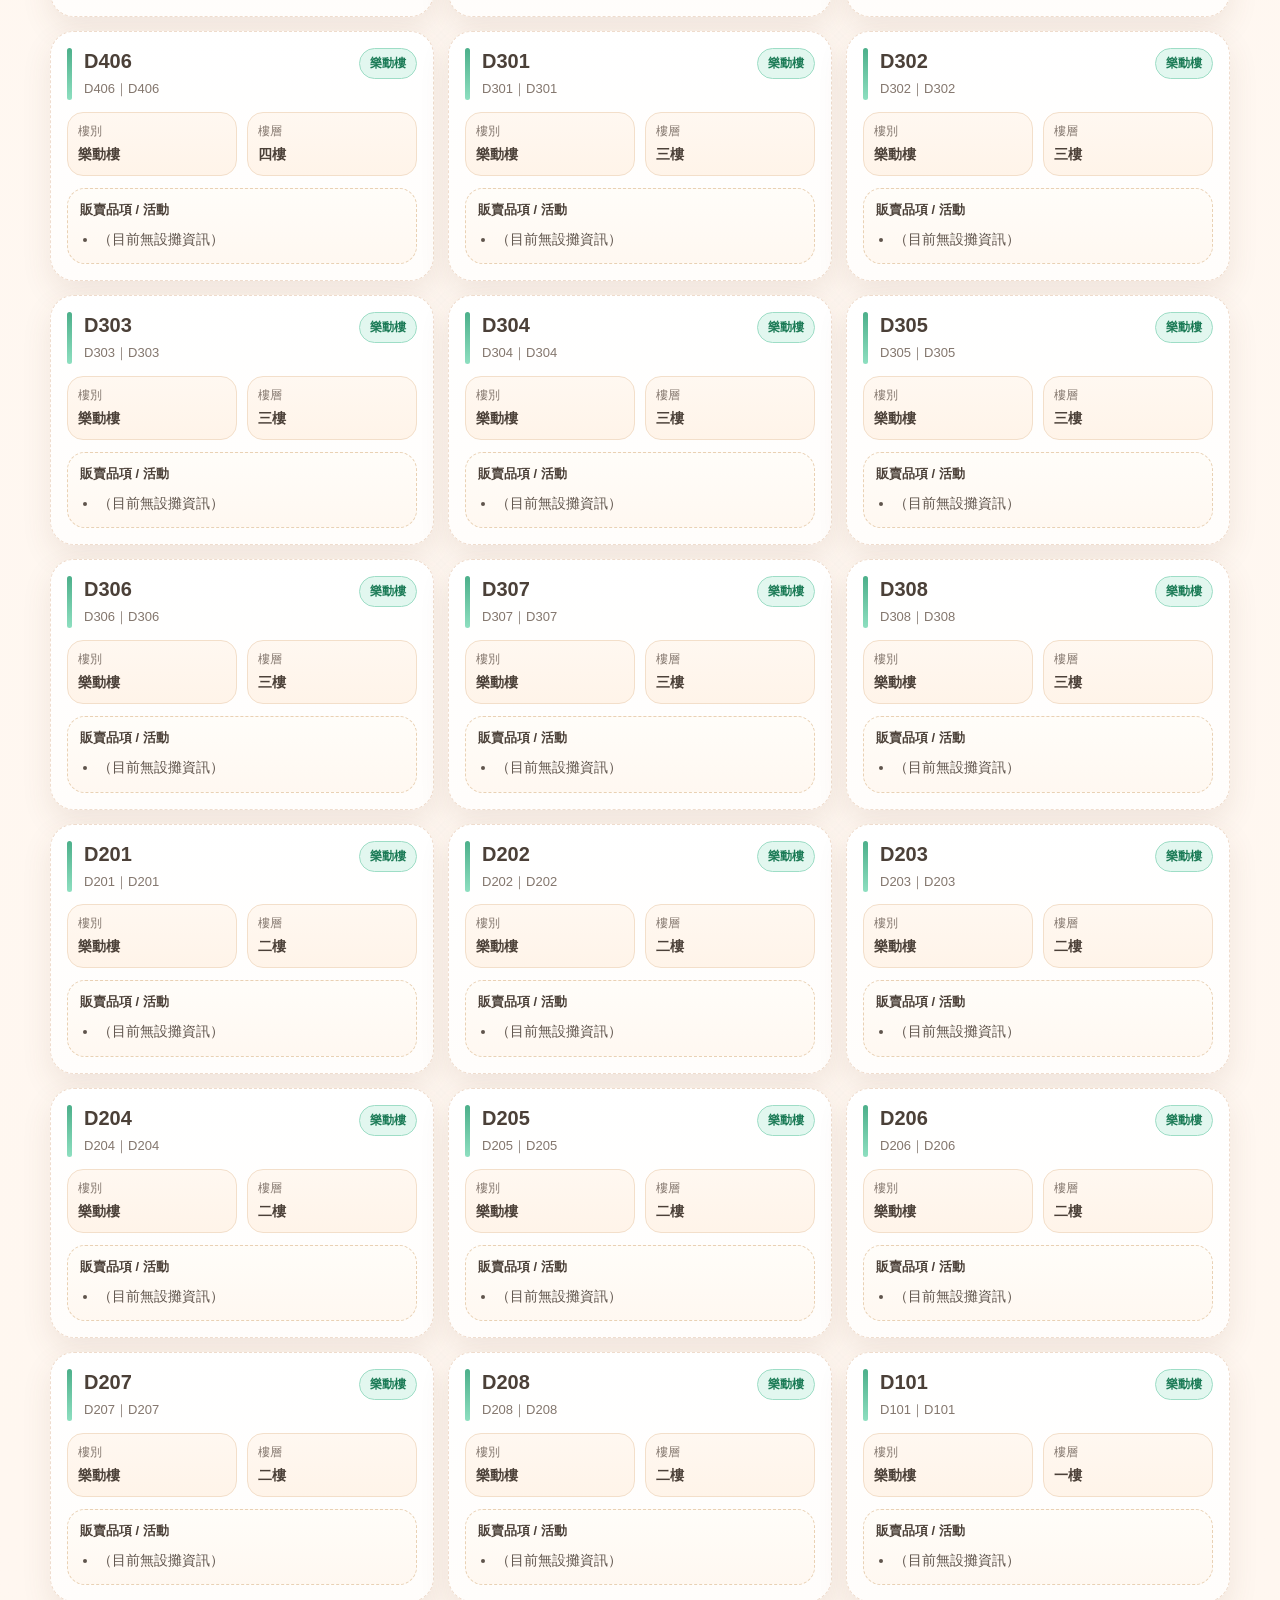
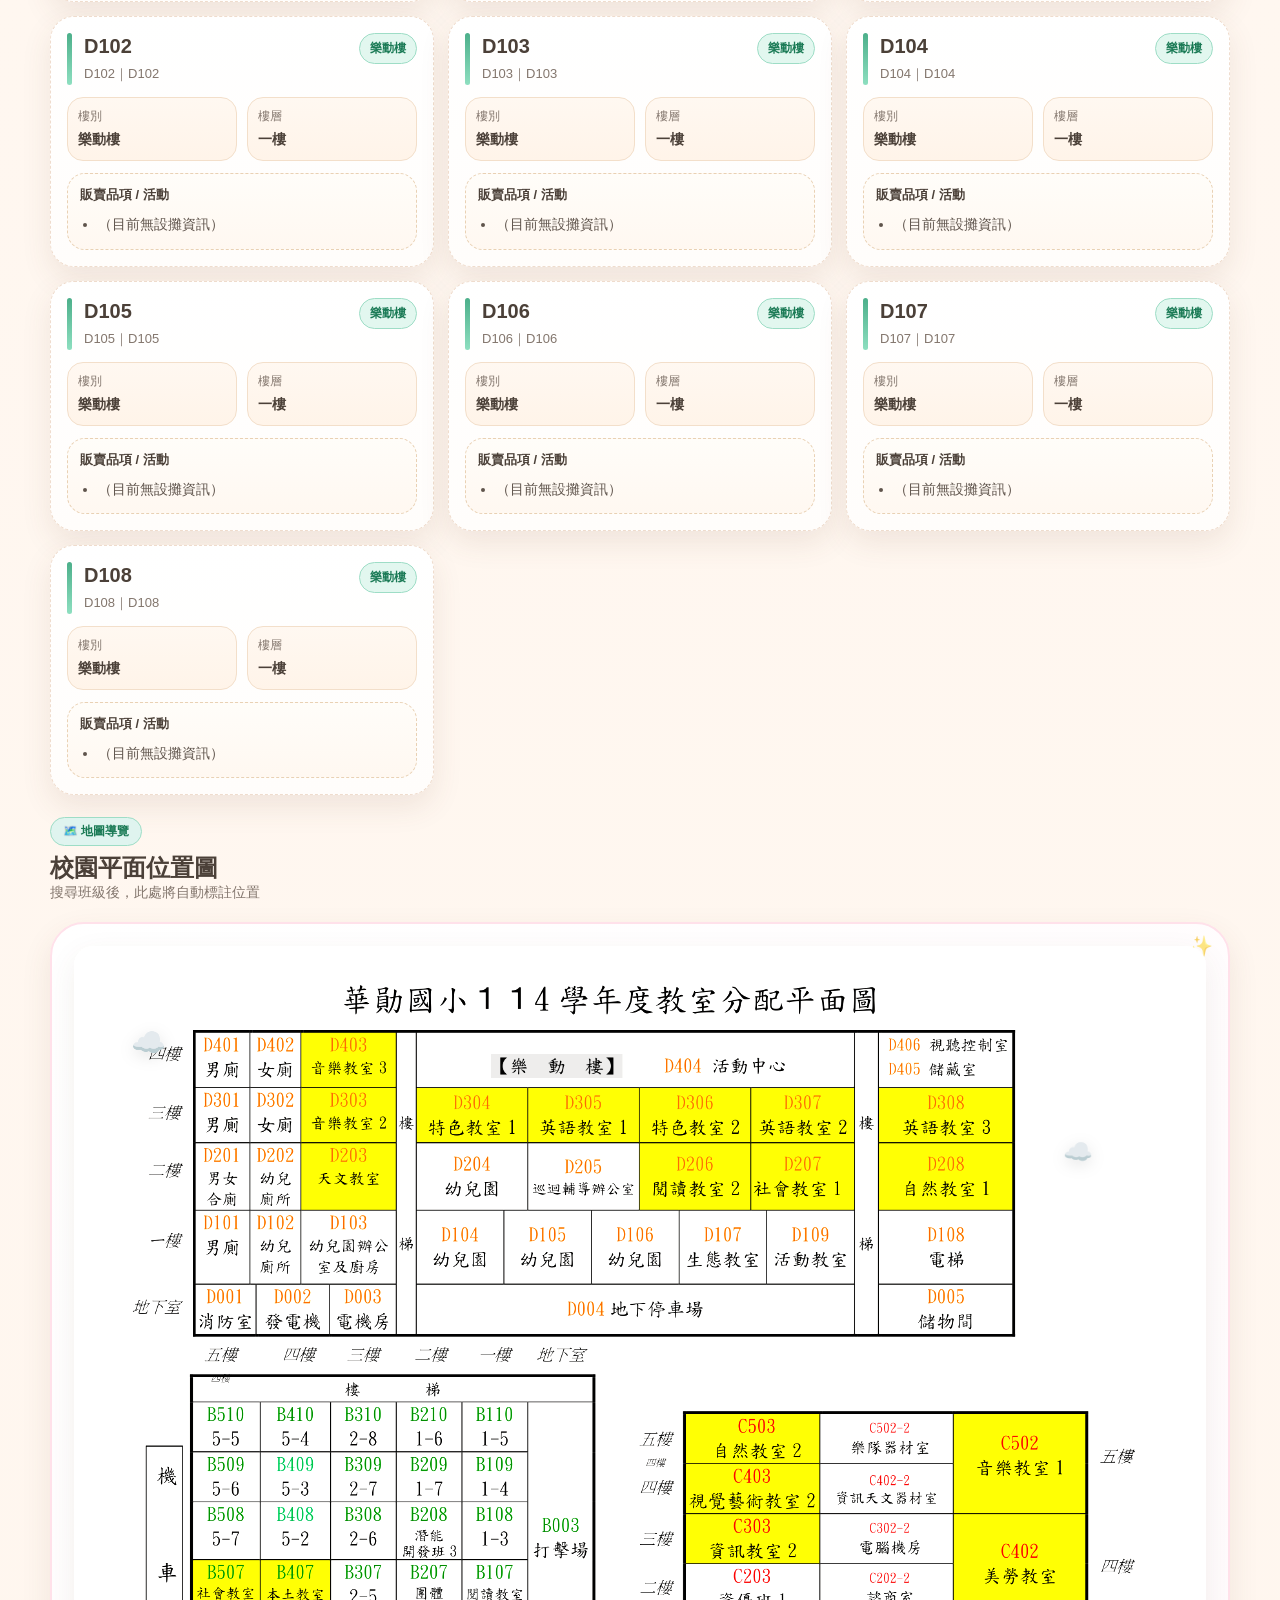
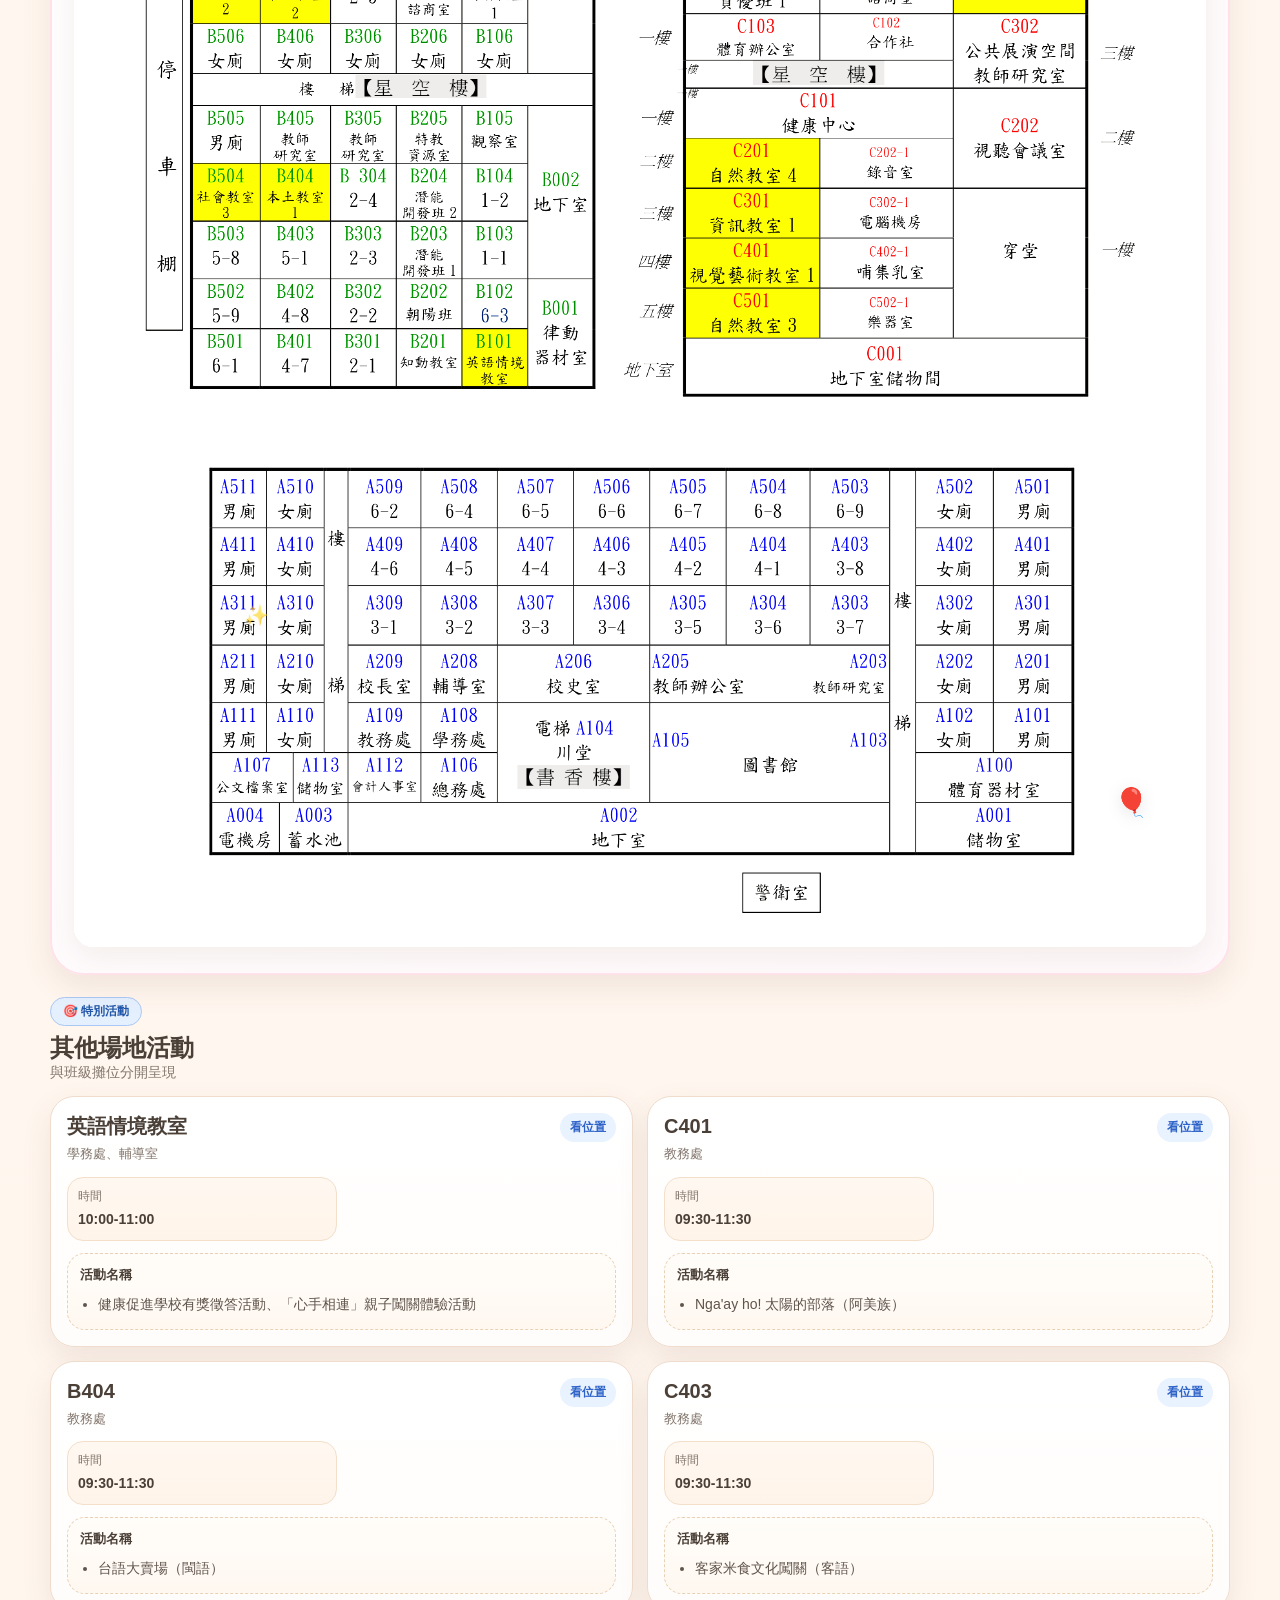
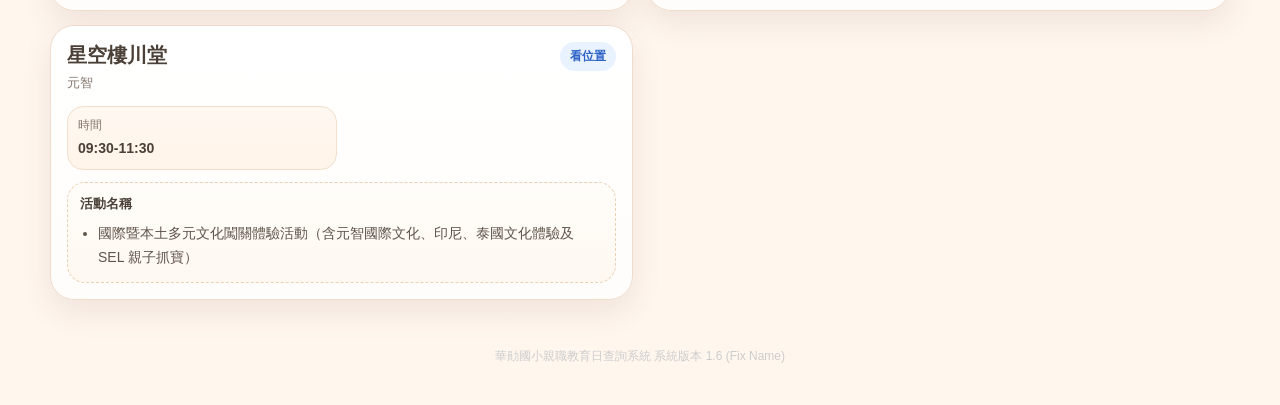
==== commit d828fcb7: "Add files via upload" ====
--- a/index.html
+++ b/index.html
@@ -55,6 +55,7 @@
  <section class="section" id="stalls">
  <div class="section-title">
  <div>
+ <div class="eyebrow-pill ep-pink">🏪 攤位查詢</div>
  <h3>班級攤位查詢</h3>
  <p>可依班級、品項、類型、樓別、樓層查詢</p>
  </div>
@@ -111,6 +112,7 @@
  <section class="section" id="map-section">
  <div class="section-title">
  <div>
+ <div class="eyebrow-pill ep-mint">🗺️ 地圖導覽</div>
  <h3>校園平面位置圖</h3>
  <p id="map-hint">搜尋班級後，此處將自動標註位置</p>
  </div>
@@ -135,6 +137,7 @@
  <section class="section" id="events">
  <div class="section-title">
  <div>
+ <div class="eyebrow-pill ep-blue">🎯 特別活動</div>
  <h3>其他場地活動</h3>
  <p>與班級攤位分開呈現</p>
  </div>
@@ -376,6 +379,13 @@
   }
 }
 
+function getBuildingClass(building) {
+  if (building === '書香樓') return { bar: 'bar-shuxiang', pill: 'pill-building-shuxiang' };
+  if (building === '星空樓') return { bar: 'bar-xingkong', pill: 'pill-building-xingkong' };
+  if (building === '樂動樓') return { bar: 'bar-ledong',   pill: 'pill-building-ledong'   };
+  return { bar: 'bar-default', pill: 'pill-building-default' };
+}
+
 function renderStalls() {
   if (!stallGrid || !resultCount) return;
   const filtered = stalls.filter(item => {
@@ -393,8 +403,14 @@
   });
   resultCount.textContent = `共 ${filtered.length} 筆`;
   if (filtered.length === 0) {
-    stallGrid.innerHTML = '<div class="empty">找不到符合條件的攤位 🔍</div>';
-    if (mapMarker) mapMarker.style.display = 'none';
+    stallGrid.innerHTML = `
+      <div class="empty-state">
+        <div class="empty-state-icon">🔍</div>
+        <p class="empty-state-title">找不到符合的攤位</p>
+        <p class="empty-state-sub">試試其他班級名稱或品項關鍵字，<br>例如「奶茶」、「套圈圈」、「4-2」</p>
+        <button class="btn btn-soft empty-state-reset" onclick="document.getElementById('resetBtn').click()">✕ 清除篩選，重新搜尋</button>
+      </div>
+    `;
     return;
   }
   const keyword = (searchInput?.value || '').trim();
@@ -404,14 +420,26 @@
       document.getElementById('stalls').scrollIntoView({ behavior: 'smooth', block: 'start' });
     }
   }
-  stallGrid.innerHTML = filtered.map(item => `
+  stallGrid.innerHTML = filtered.map(item => {
+    const bc = getBuildingClass(item.building);
+    const MAX_ITEMS = 3;
+    const allItems = item.items.length > 0 ? item.items : [item.rawProducts];
+    const visibleItems = allItems.slice(0, MAX_ITEMS);
+    const hiddenCount = allItems.length - MAX_ITEMS;
+    const moreHtml = hiddenCount > 0
+      ? `<span class="items-more">+${hiddenCount} 更多</span>`
+      : '';
+    return `
     <article class="card ${item.hasStall ? '' : 'no-stall'}" onclick="highlightOnMap('${item.estimatedRoomCode}', '${item.displayName}', true)" style="cursor:pointer; border-style: ${item.hasStall ? 'solid' : 'dashed'};">
       <div class="card-top">
-        <div class="title-wrap">
-          <h4>${item.displayName}</h4>
-          <p>${item.shortName}｜${item.estimatedRoomCode}</p>
+        <div class="card-title-row">
+          <div class="card-building-bar ${bc.bar}"></div>
+          <div class="title-wrap">
+            <h4>${item.displayName}</h4>
+            <p>${item.shortName}｜${item.estimatedRoomCode}</p>
+          </div>
         </div>
-        <span class="pill">${item.hasStall ? '看位置' : '找教室'}</span>
+        <span class="pill ${bc.pill}">${item.building || '其他'}</span>
       </div>
       <div class="meta-list">
         <div class="meta-item"><span>樓別</span><strong>${item.building}</strong></div>
@@ -425,13 +453,11 @@
       <div class="items">
         <strong>販賣品項 / 活動</strong>
         <ul>
-          ${item.items.length > 0 ? 
-            item.items.map(i => `<li>${i}</li>`).join('') : 
-            `<li>${item.rawProducts}</li>`}
-        </ul>
+          ${visibleItems.map(i => `<li>${i}</li>`).join('')}
+        </ul>${moreHtml}
       </div>
-    </article>
-  `).join('');
+    </article>`;
+  }).join('');
 }
 
 function renderEvents() {
--- a/style.css
+++ b/style.css
@@ -467,8 +467,8 @@
 }
 
 .card:hover{
- transform: translateY(-2px);
- box-shadow: 0 16px 30px rgba(106, 72, 45, 0.12);
+ transform: translateY(-3px);
+ box-shadow: 0 20px 40px rgba(106, 72, 45, 0.16);
 }
 
 .card-top{
@@ -780,6 +780,87 @@
   box-shadow: 0 0 0 3px var(--primary-soft);
   transform: translateY(-4px);
 }
+
+.card.highlighted:hover {
+ transform: translateY(-6px);
+ box-shadow: 0 20px 40px rgba(106, 72, 45, 0.18), 0 0 0 3px var(--primary-soft);
+}
+
+/* ── 攤位卡片：樓棟色條 ── */
+.card-title-row {
+ display: flex;
+ align-items: stretch;
+ gap: 12px;
+ flex: 1;
+ min-width: 0;
+}
+
+.card-building-bar {
+ width: 5px;
+ border-radius: 999px;
+ flex-shrink: 0;
+ align-self: stretch;
+ min-height: 40px;
+}
+
+.bar-shuxiang { background: linear-gradient(180deg, #f59e42, #fad07a); }
+.bar-xingkong { background: linear-gradient(180deg, #60aadf, #a8d4f5); }
+.bar-ledong   { background: linear-gradient(180deg, #4caf8a, #8edfc0); }
+.bar-default  { background: linear-gradient(180deg, #d0c8c0, #e8e2da); }
+
+/* ── 攤位卡片：樓棟 badge（pill）顏色 ── */
+.pill-building-shuxiang { background: #fff0db; color: #b96a10; border: 1px solid #fad59a; }
+.pill-building-xingkong { background: #e5f0ff; color: #2256a8; border: 1px solid #aac8f5; }
+.pill-building-ledong   { background: #e2f7ef; color: #1a7a55; border: 1px solid #9eddc6; }
+.pill-building-default  { background: #f0ece8; color: #7a6e66; border: 1px solid #d8d0c8; }
+
+/* ── 品項截斷：+N 更多 pill ── */
+.items-more {
+ display: inline-flex;
+ align-items: center;
+ background: #f0ece8;
+ border-radius: 999px;
+ padding: 2px 8px;
+ font-size: 11px;
+ color: #83766d;
+ vertical-align: middle;
+ margin-left: 4px;
+}
+
+/* ── 搜尋空結果狀態 ── */
+.empty-state {
+ text-align: center;
+ padding: 48px 24px;
+ background: #ffffff;
+ border: 1px dashed var(--line);
+ border-radius: 24px;
+ margin-top: 8px;
+}
+.empty-state-icon  { font-size: 48px; margin-bottom: 12px; }
+.empty-state-title { margin: 0 0 8px; font-size: 18px; font-weight: 800; color: var(--text); }
+.empty-state-sub   { margin: 0 0 20px; font-size: 13px; color: var(--muted); line-height: 1.8; }
+/* 配合 .btn.btn-soft 一起使用，由 .btn 提供基礎幾何形狀 */
+.empty-state-reset {
+ background: var(--primary-soft);
+ color: #bc476b;
+ border: 1px solid #ffbfd0;
+}
+
+/* ── 區塊標題 eyebrow pill ── */
+/* 區塊標題小標籤，與 hero 區塊的 .eyebrow 無繼承關係 */
+.eyebrow-pill {
+ display: inline-flex;
+ align-items: center;
+ gap: 6px;
+ padding: 5px 12px;
+ border-radius: 999px;
+ font-size: 12px;
+ font-weight: 700;
+ margin-bottom: 6px;
+}
+.ep-pink { background: #ffe1ea; border: 1px solid #ffbfd0; color: #bc476b; }
+.ep-blue { background: #e5f0ff; border: 1px solid #aac8f5; color: #2256a8; }
+.ep-mint { background: #dff4ef; border: 1px solid #9eddc6; color: #1a7a55; }
 
 @media (max-width: 980px){
  .hero-grid,
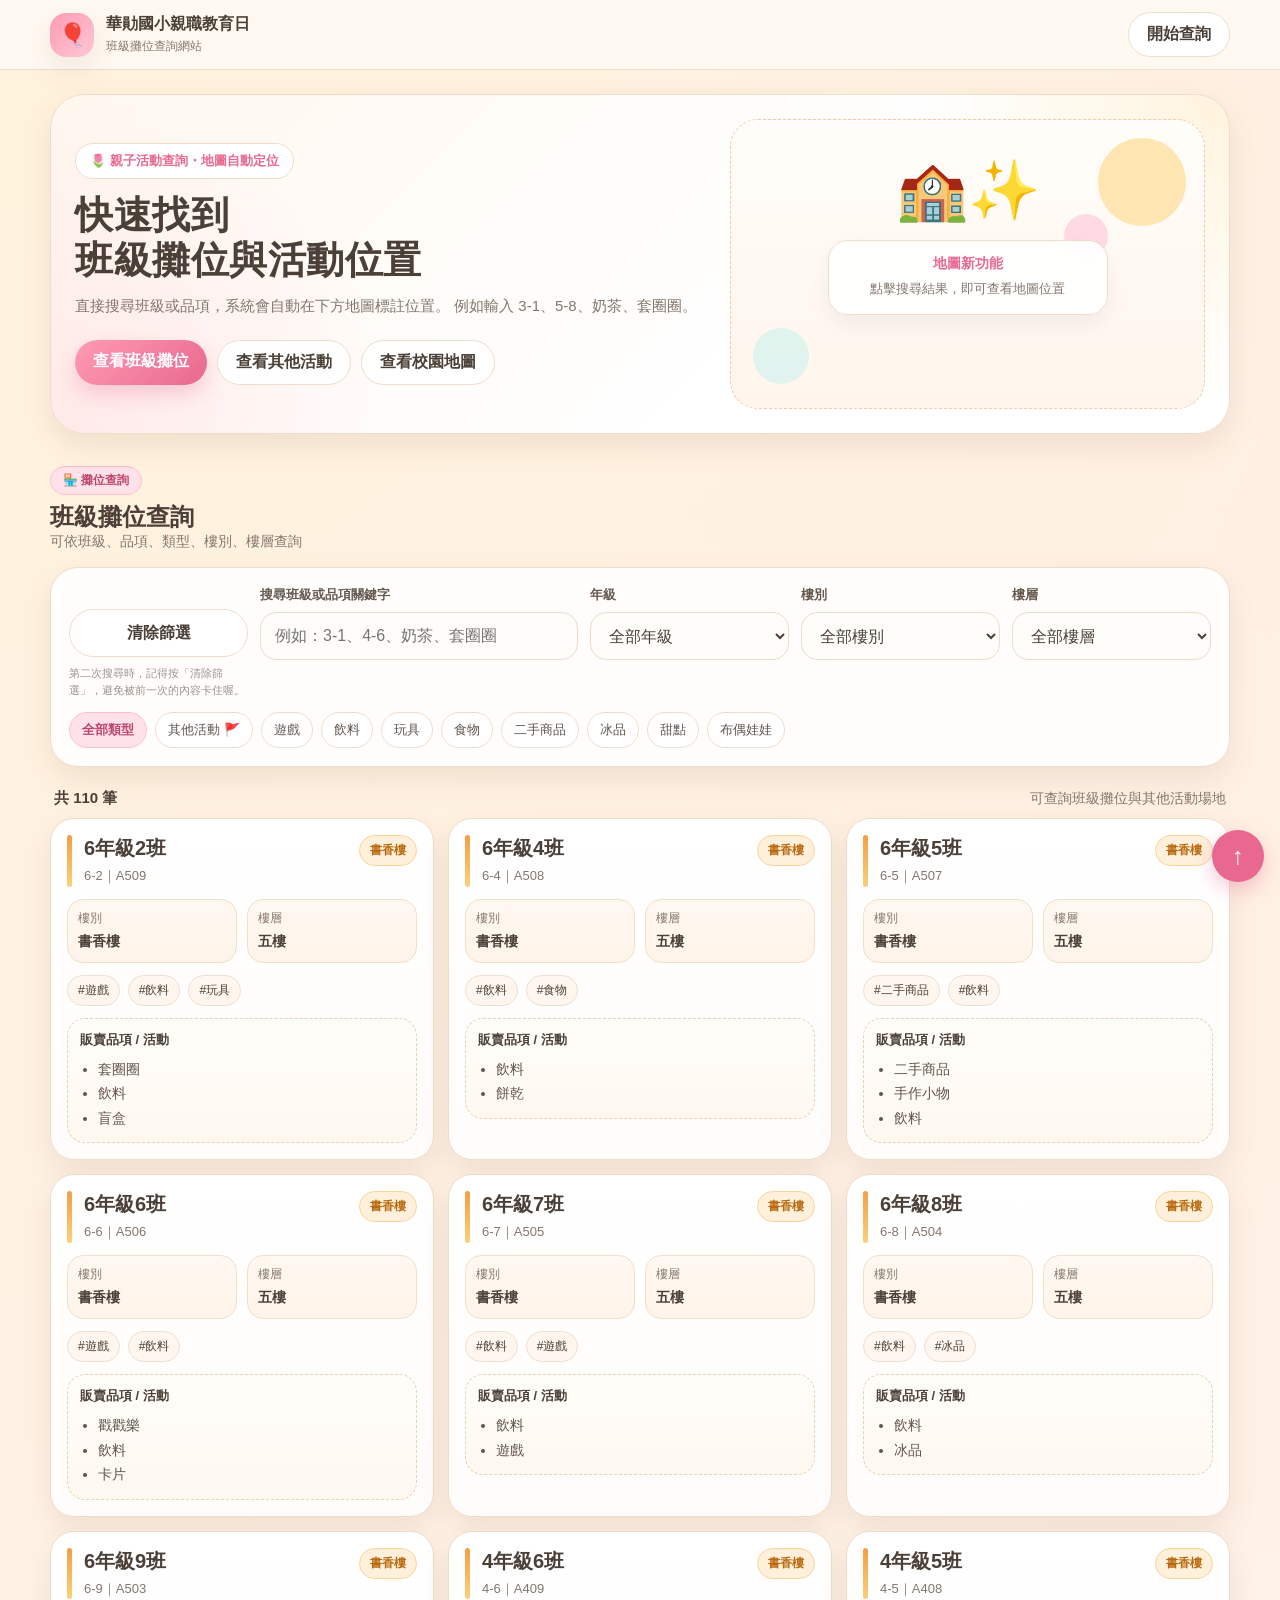
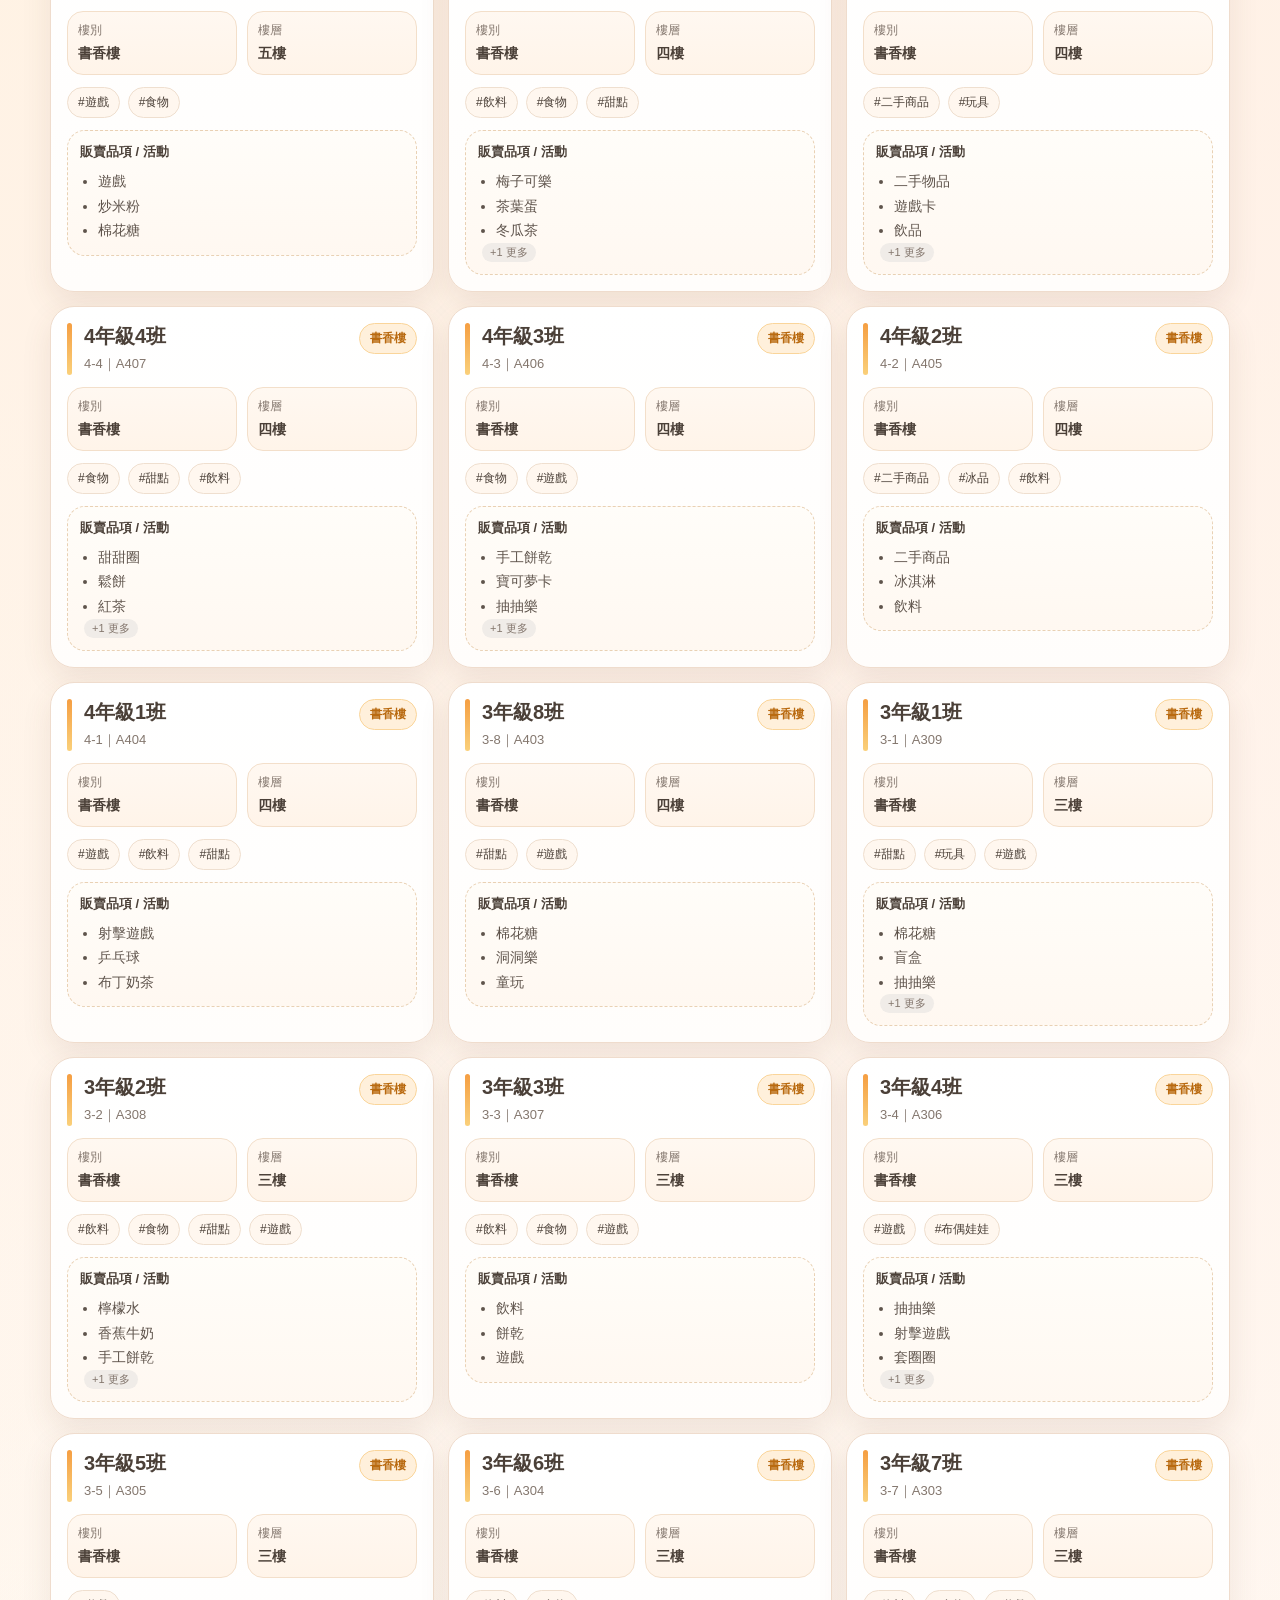
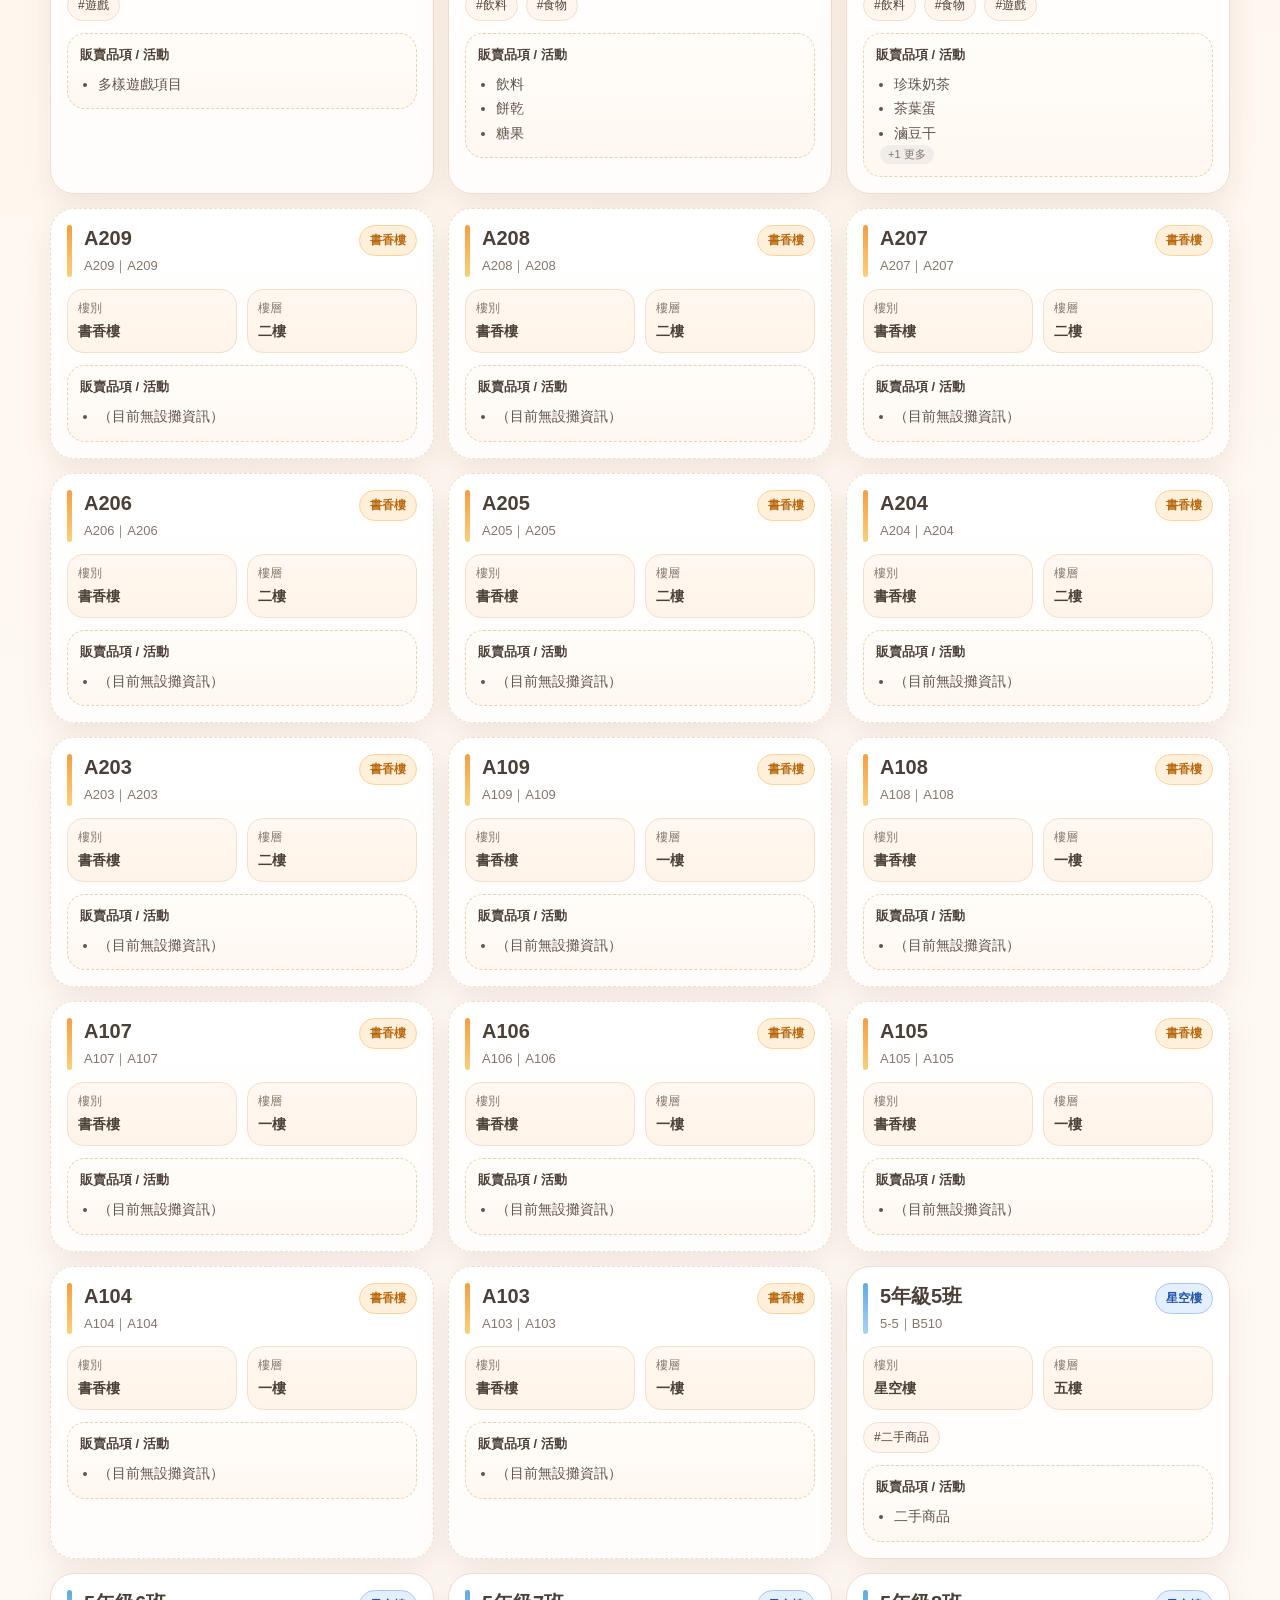
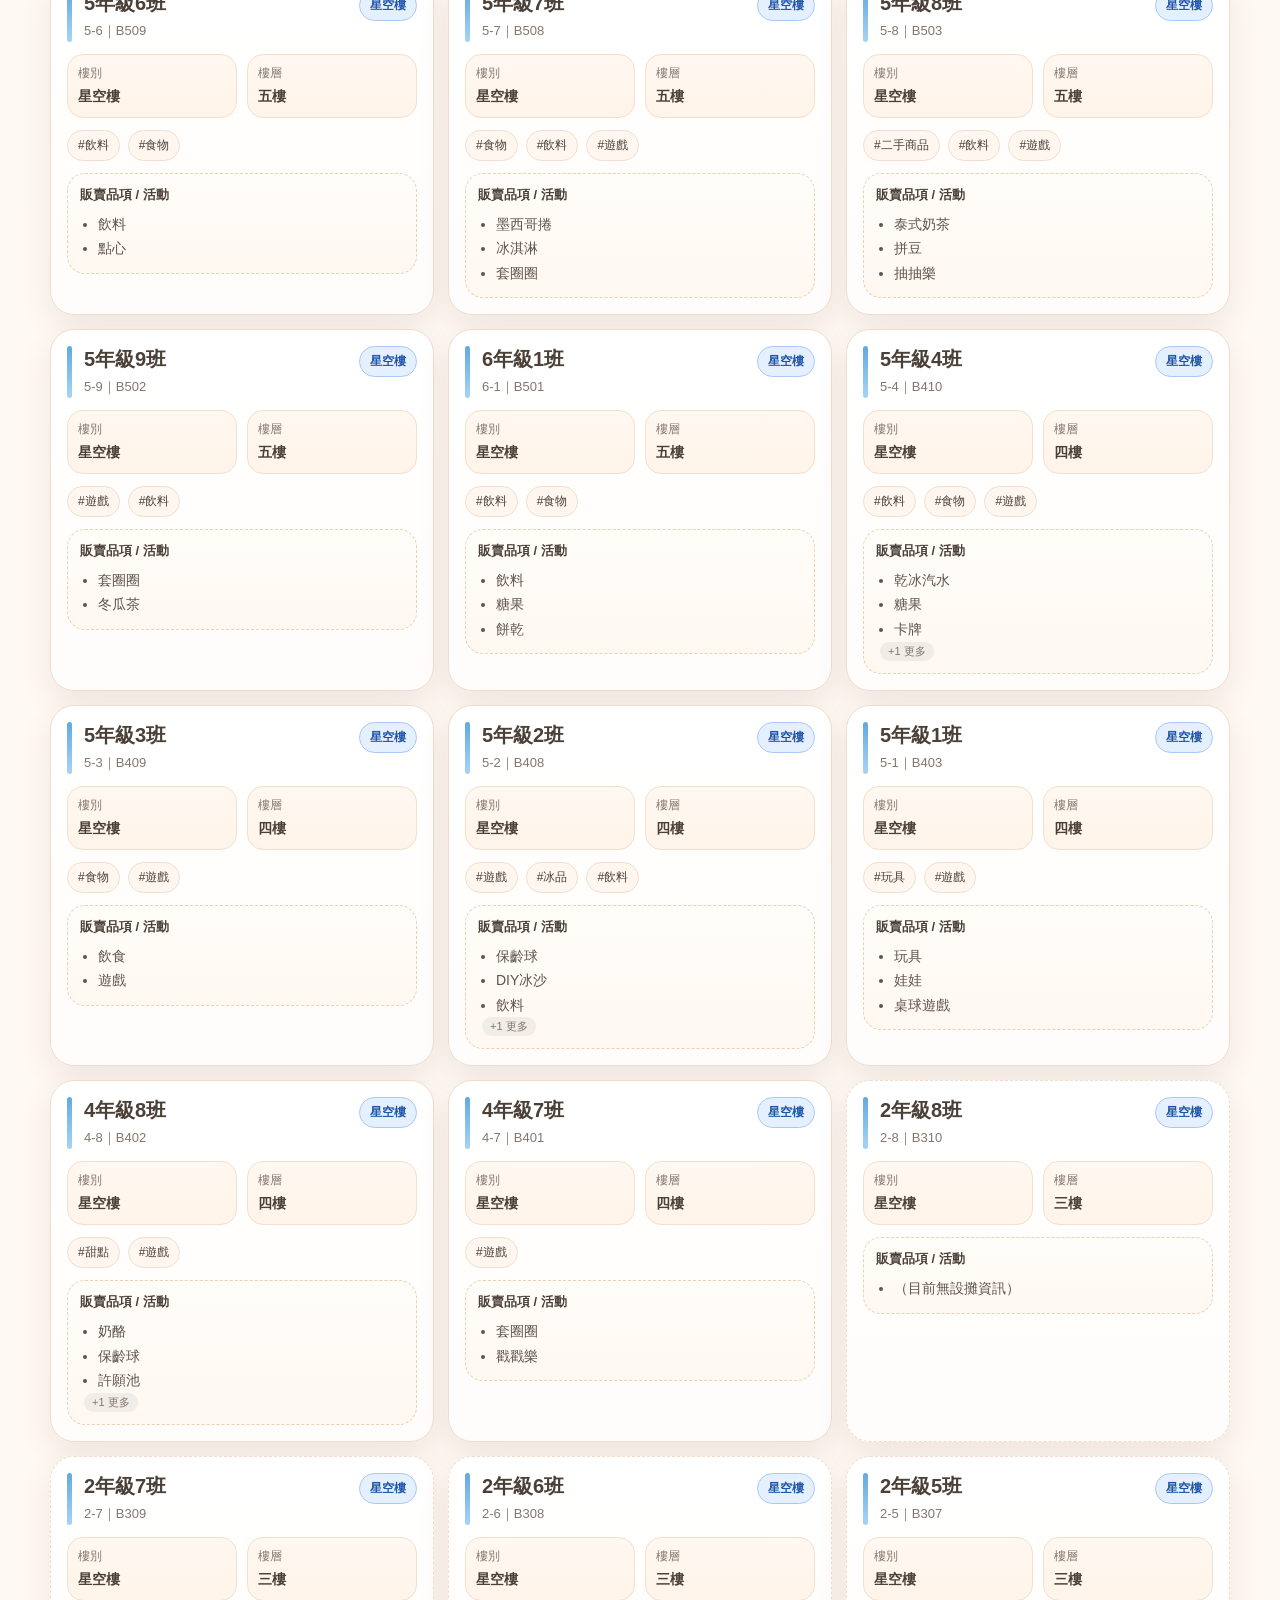
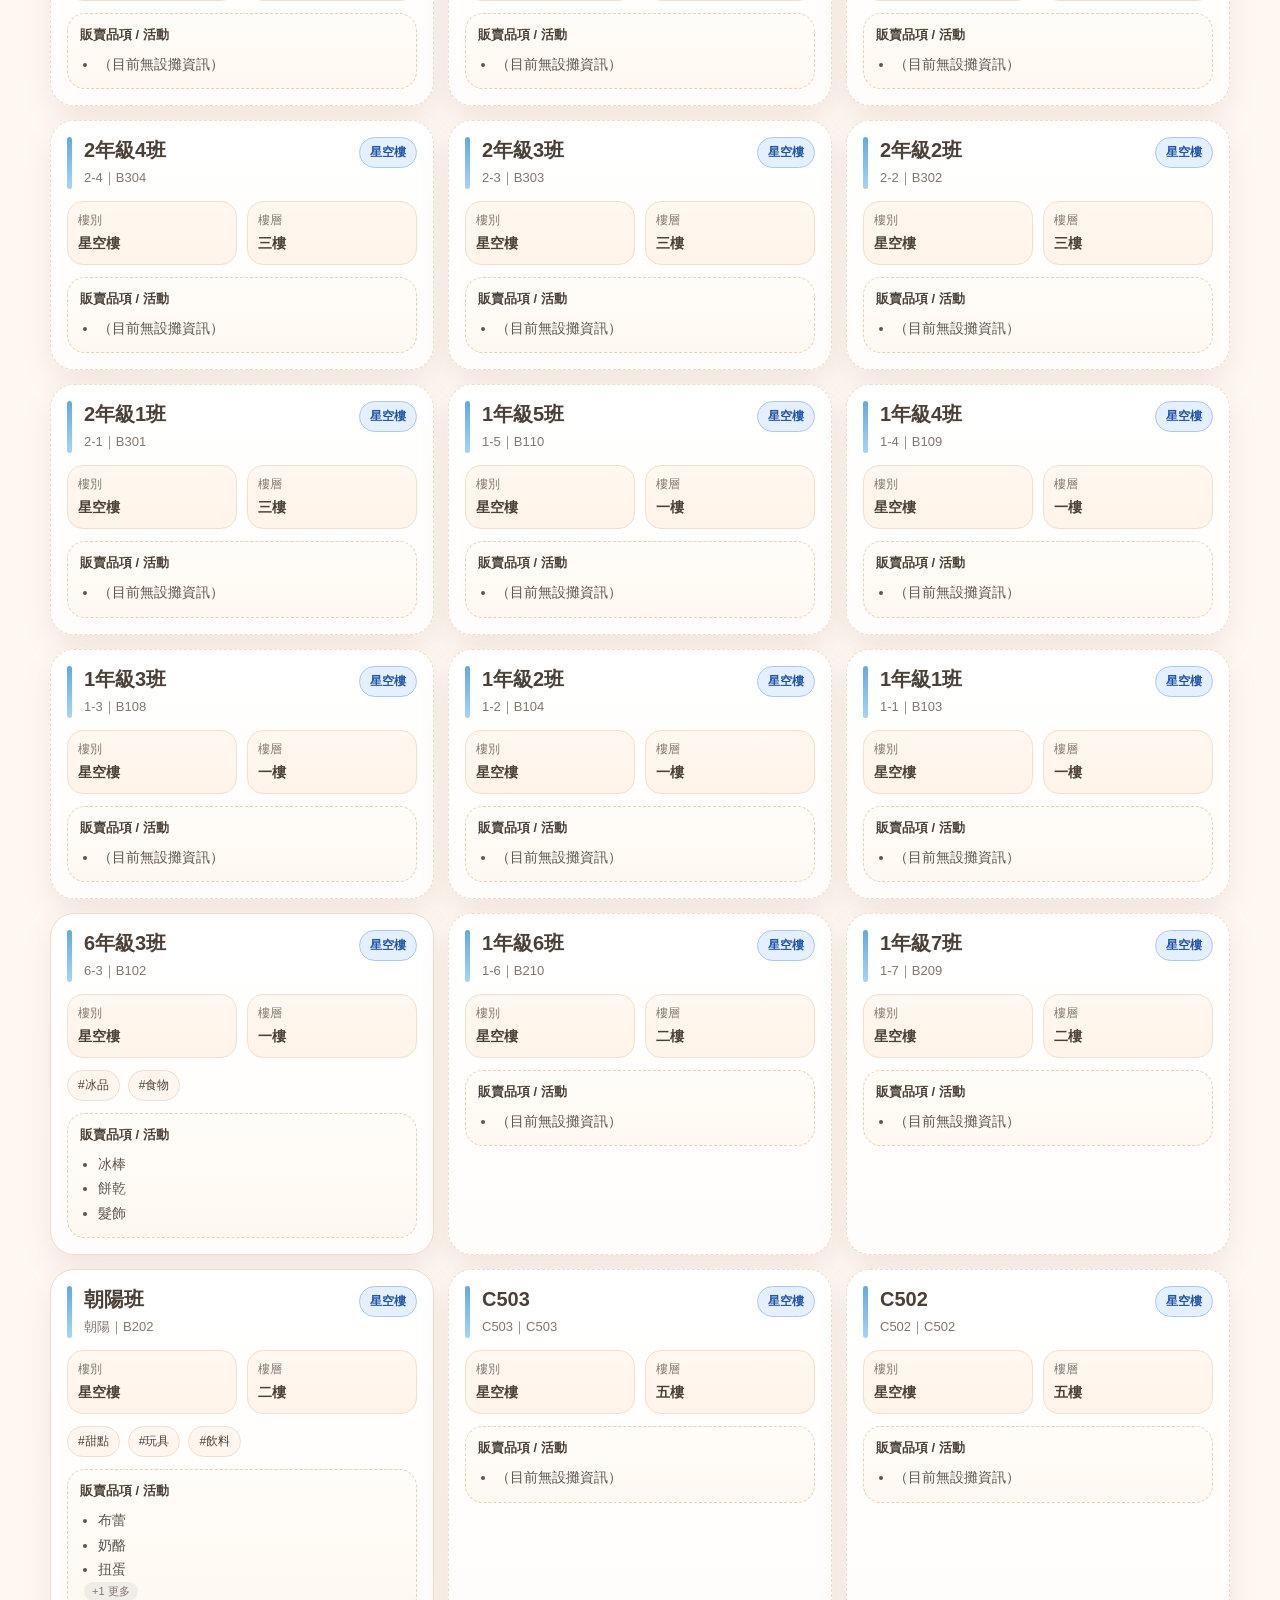
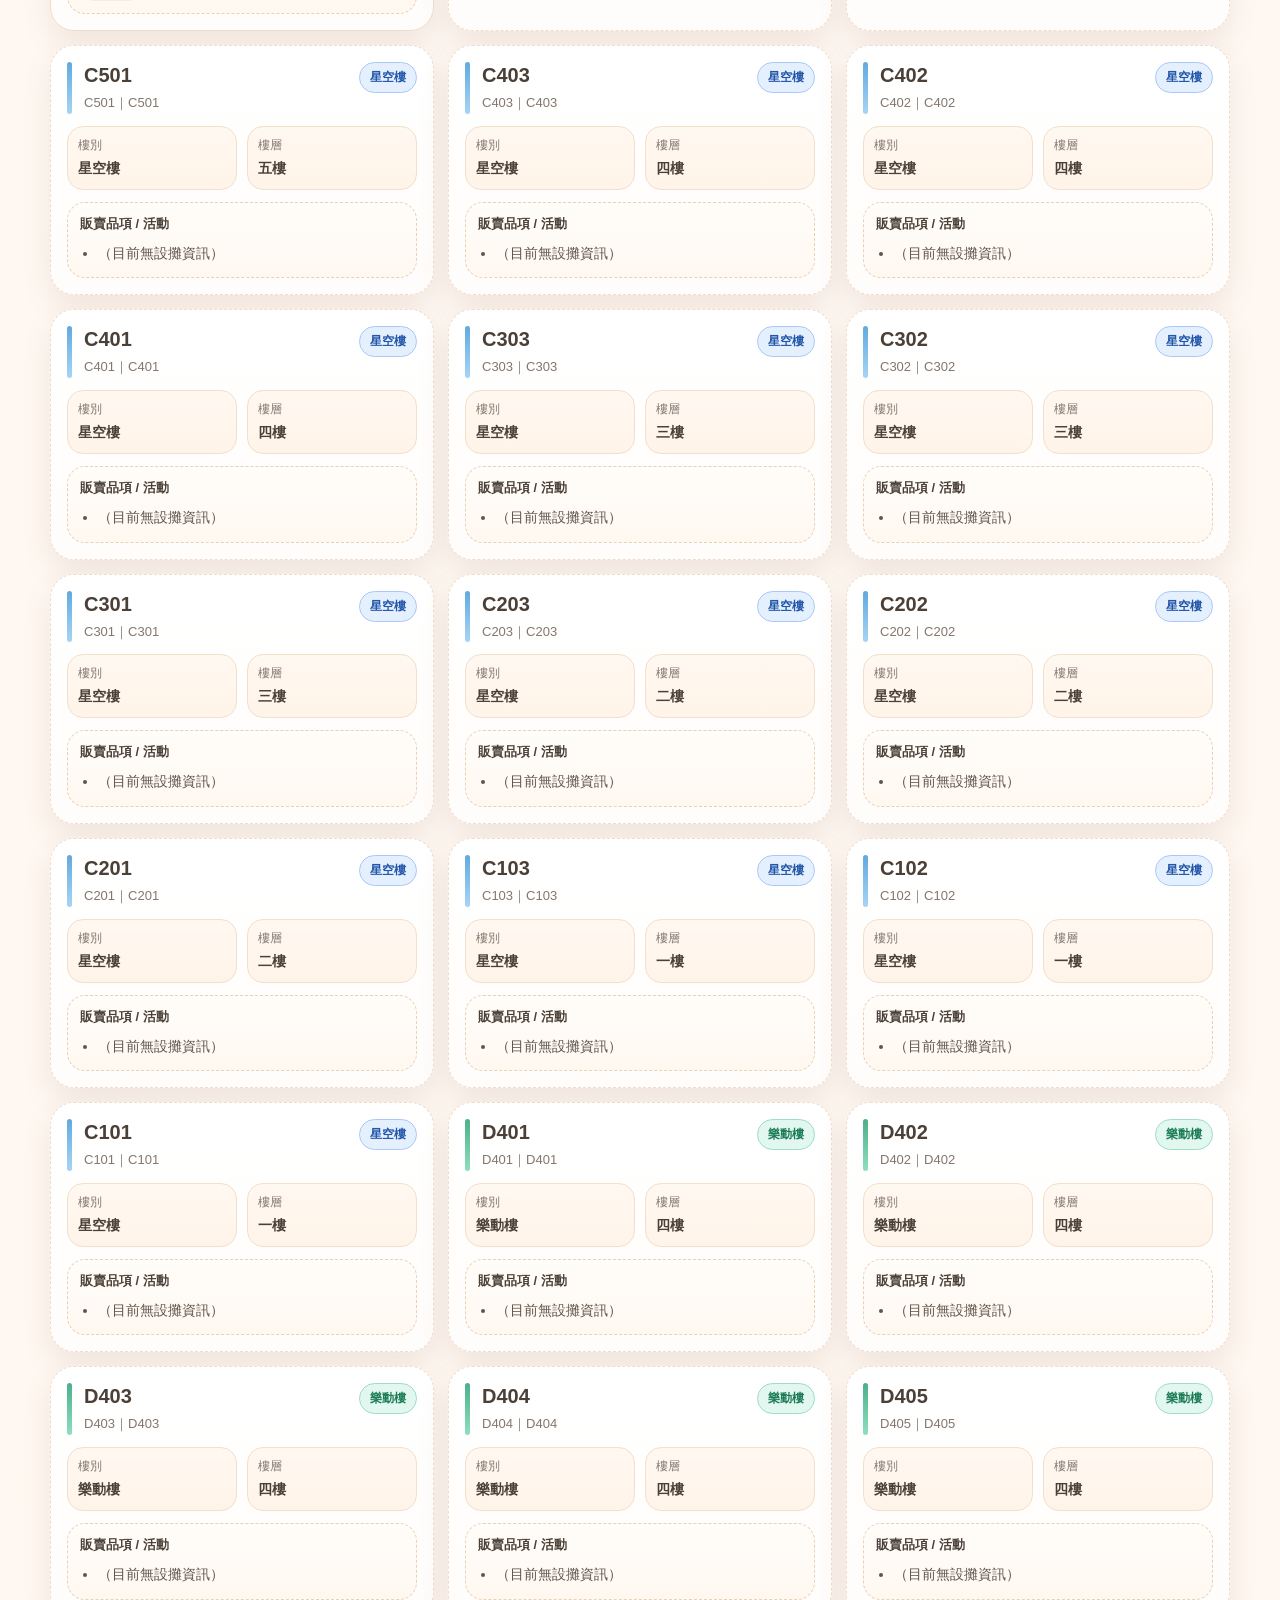
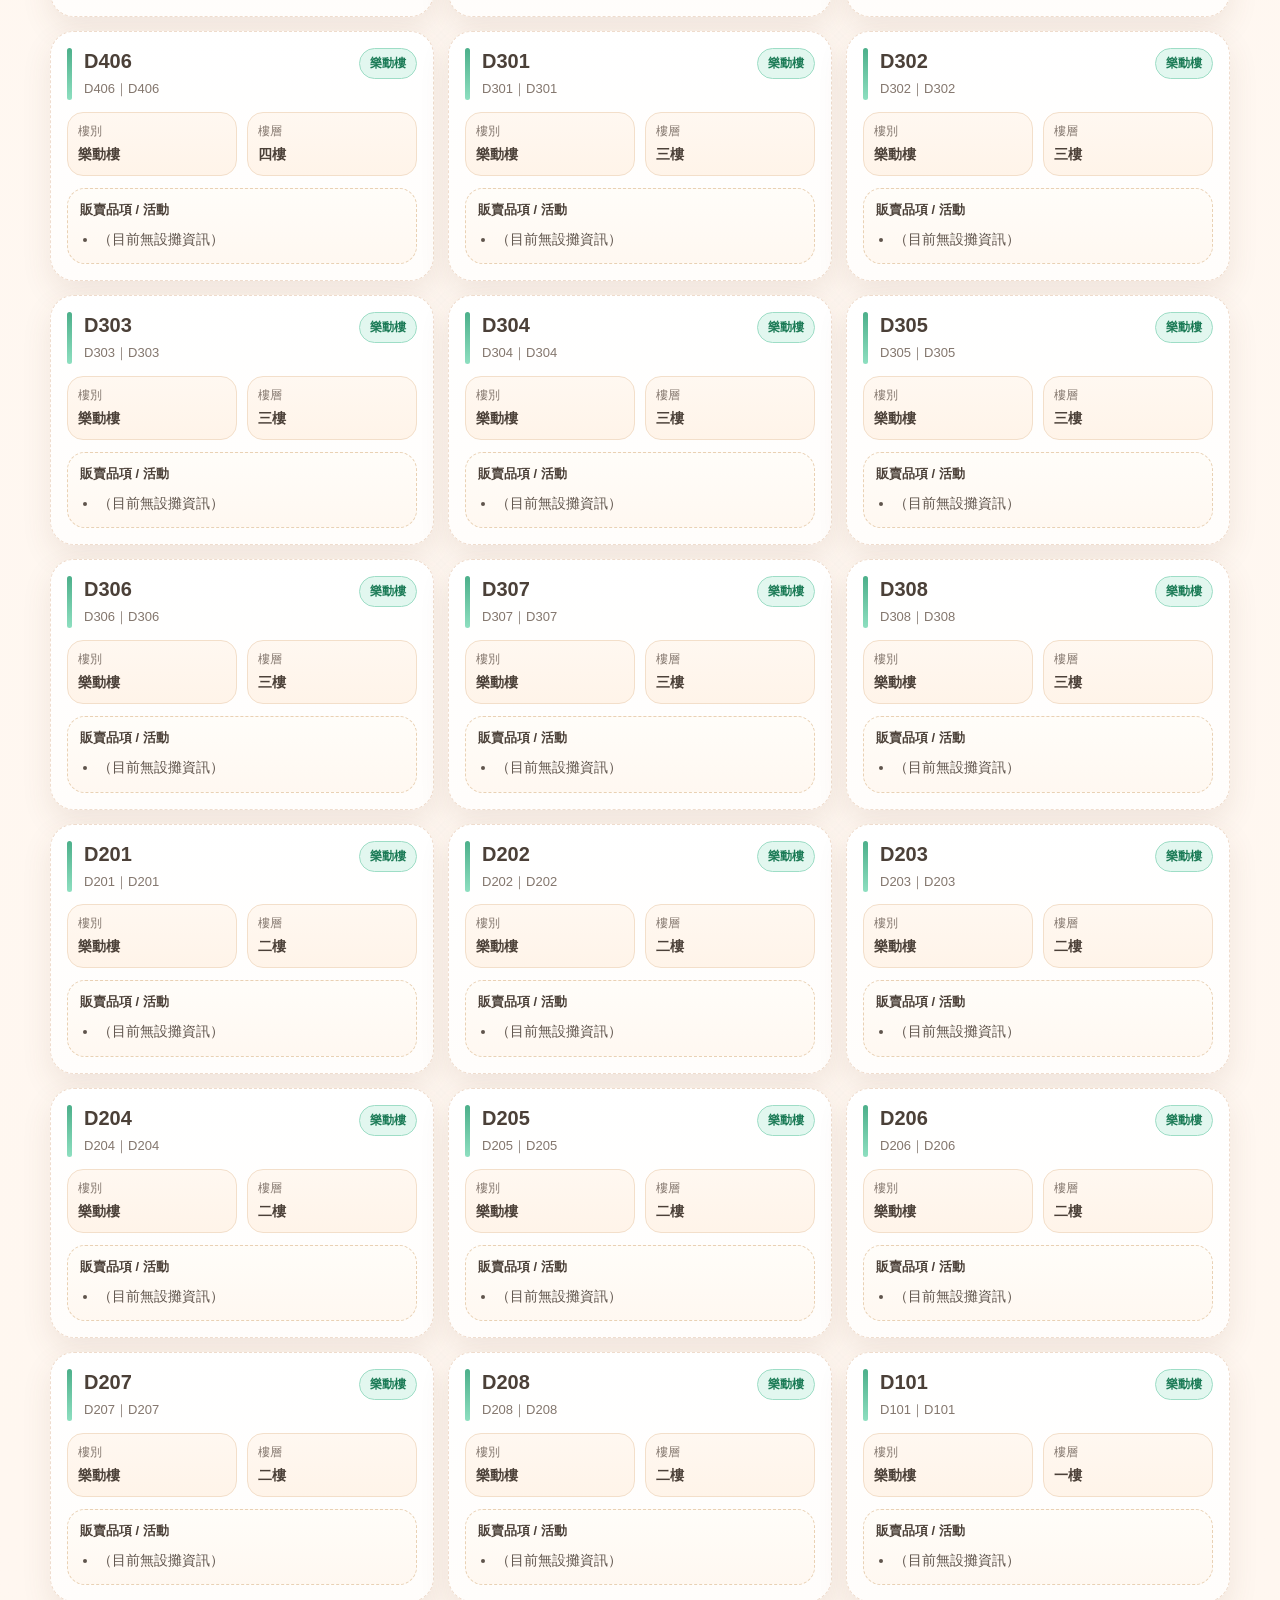
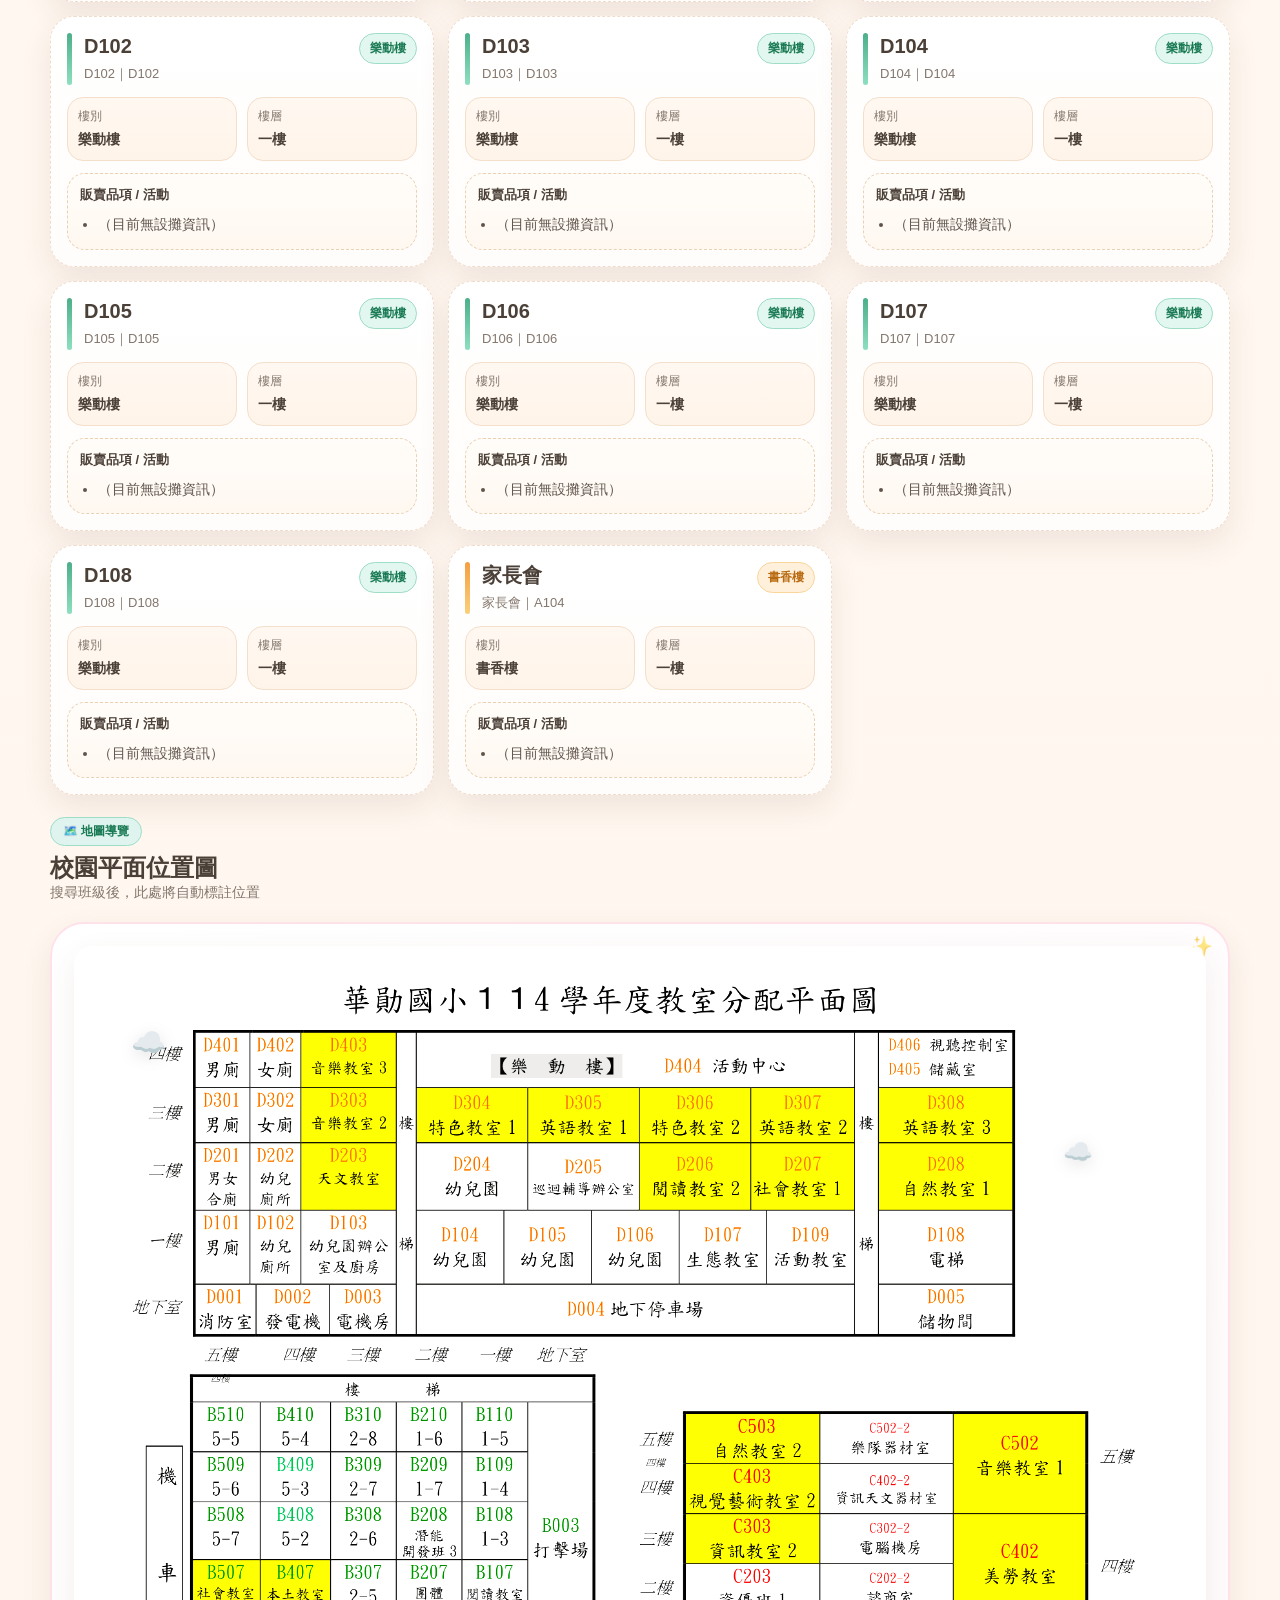
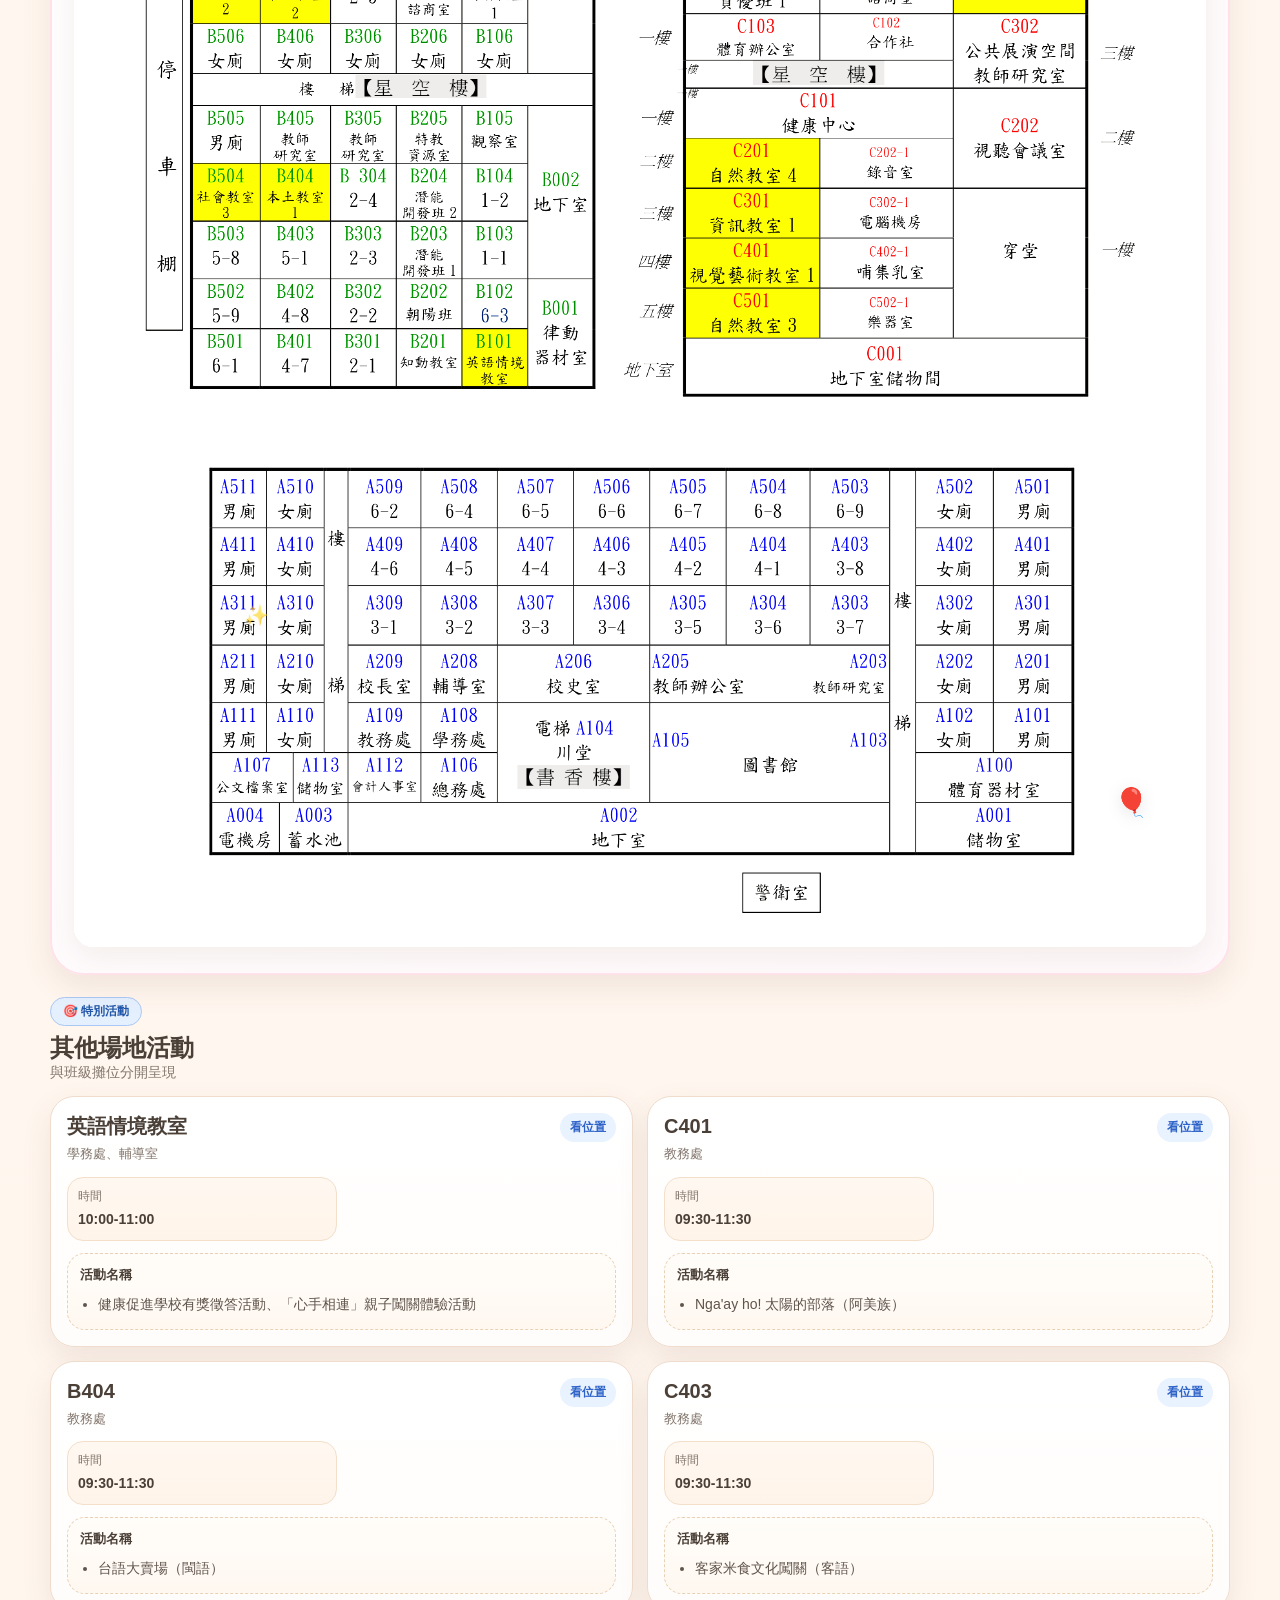
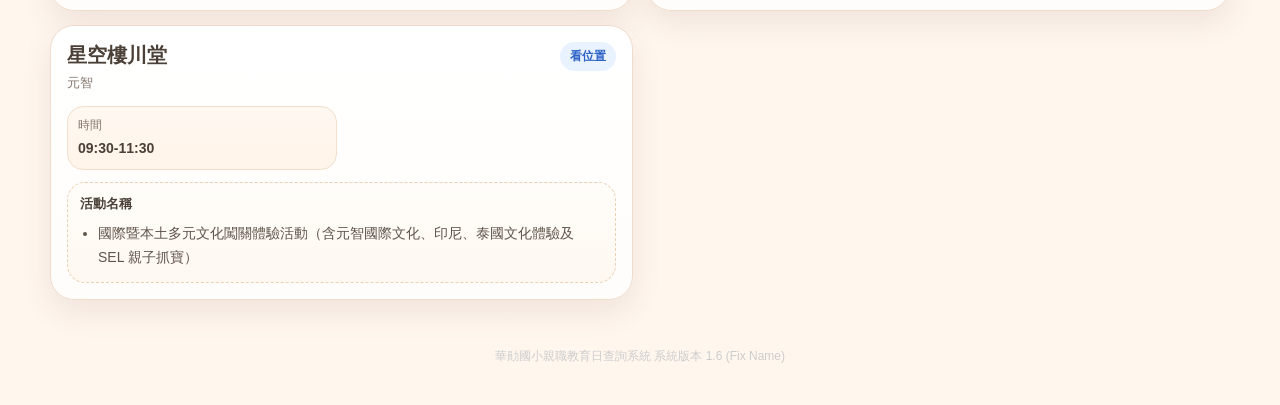
==== commit 9bf28da2: "Add files via upload" ====
--- a/index.html
+++ b/index.html
@@ -191,7 +191,8 @@
   "D401":"D401", "D402":"D402", "D403":"D403", "D404":"D404", "D405":"D405", "D406":"D406",
   "D301":"D301", "D302":"D302", "D303":"D303", "D304":"D304", "D305":"D305", "D306":"D306", "D307":"D307", "D308":"D308",
   "D201":"D201", "D202":"D202", "D203":"D203", "D204":"D204", "D205":"D205", "D206":"D206", "D207":"D207", "D208":"D208",
-  "D101":"D101", "D102":"D102", "D103":"D103", "D104":"D104", "D105":"D105", "D106":"D106", "D107":"D107", "D108":"D108"
+  "D101":"D101", "D102":"D102", "D103":"D103", "D104":"D104", "D105":"D105", "D106":"D106", "D107":"D107", "D108":"D108",
+  "家長會":"A104"
 };
 
 const BUILDING_NAMES = { "A": "書香樓", "B": "星空樓", "C": "星空樓", "D": "樂動樓" };
@@ -316,7 +317,7 @@
   const merged = [];
   const csvMap = {};
   csvData.forEach(item => {
-    let sName = item.grade.includes('朝陽') ? '朝陽' : `${item.grade.replace(/[^0-9]/g, '')}-${item.class}`;
+    let sName = item.grade.includes('朝陽') ? '朝陽' : item.grade.includes('家長會') ? '家長會' : `${item.grade.replace(/[^0-9]/g, '')}-${item.class}`;
     csvMap[sName] = item;
   });
   const localMap = {};
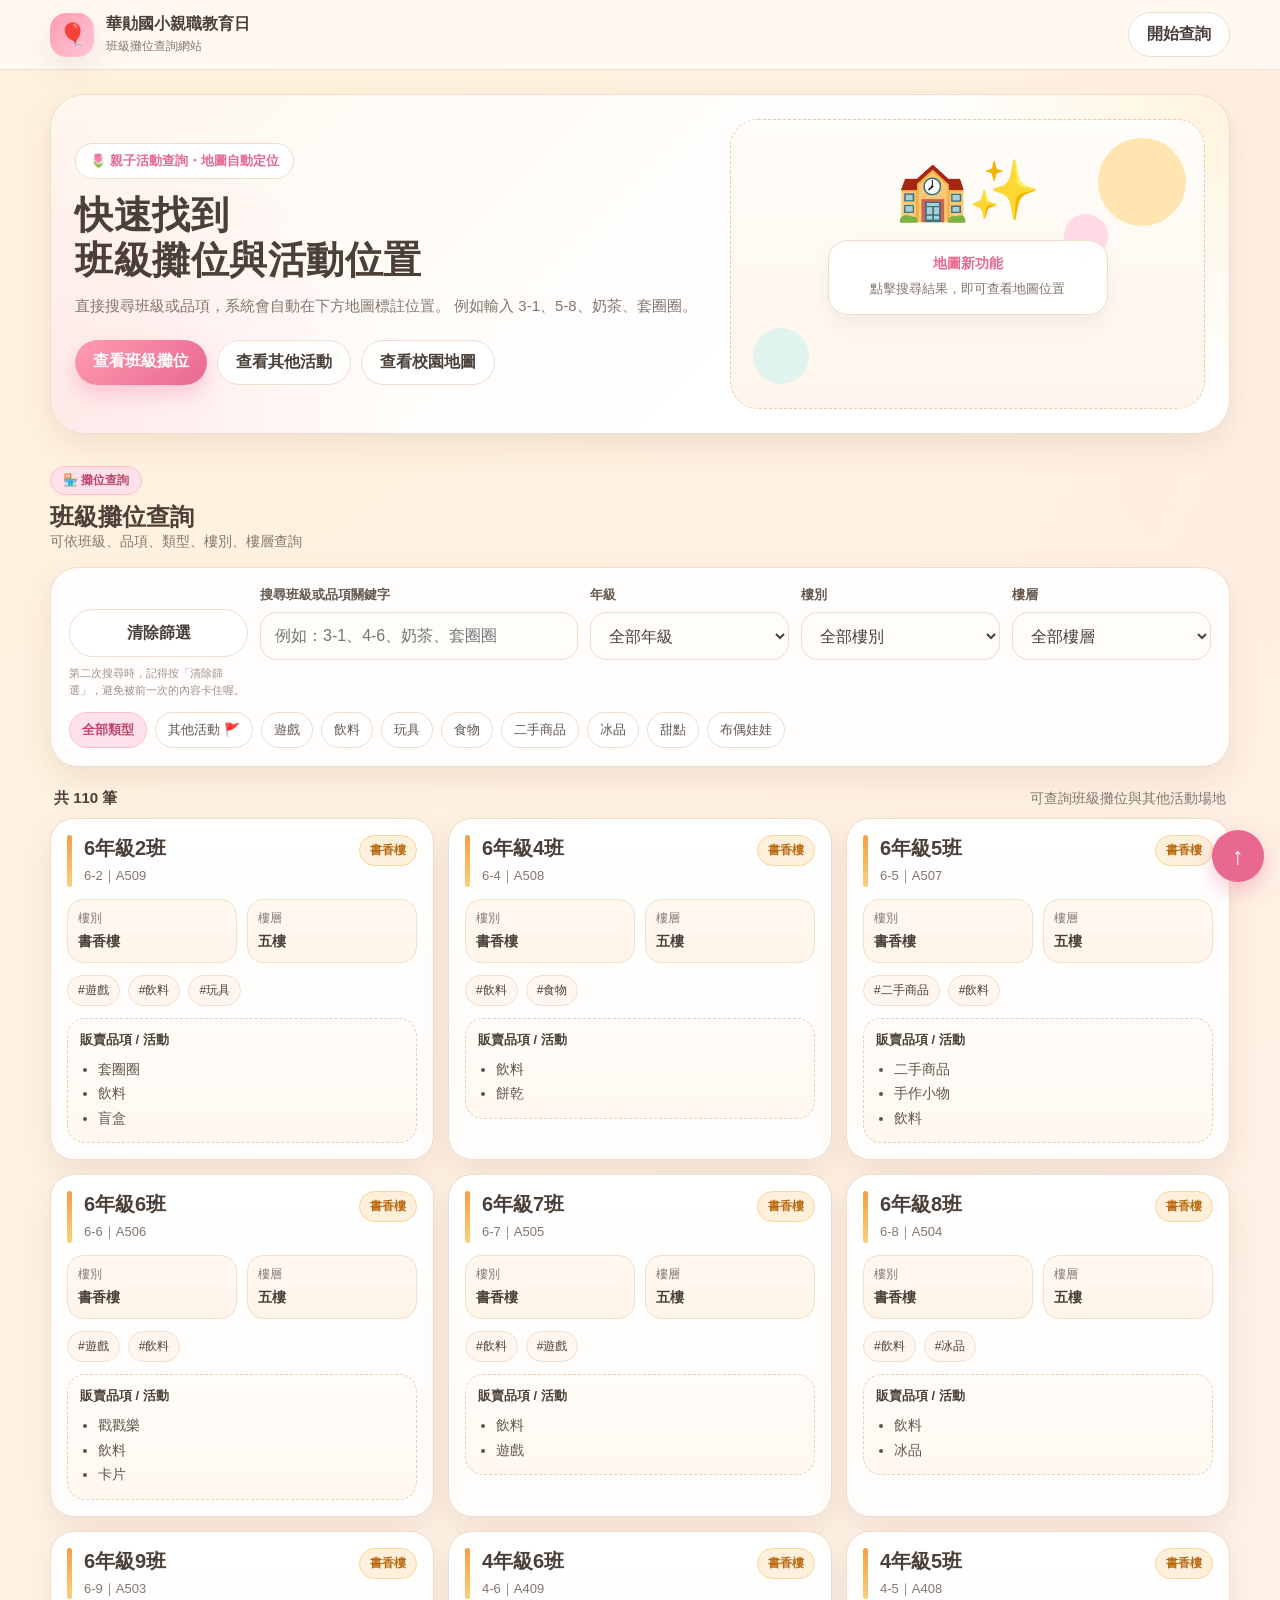
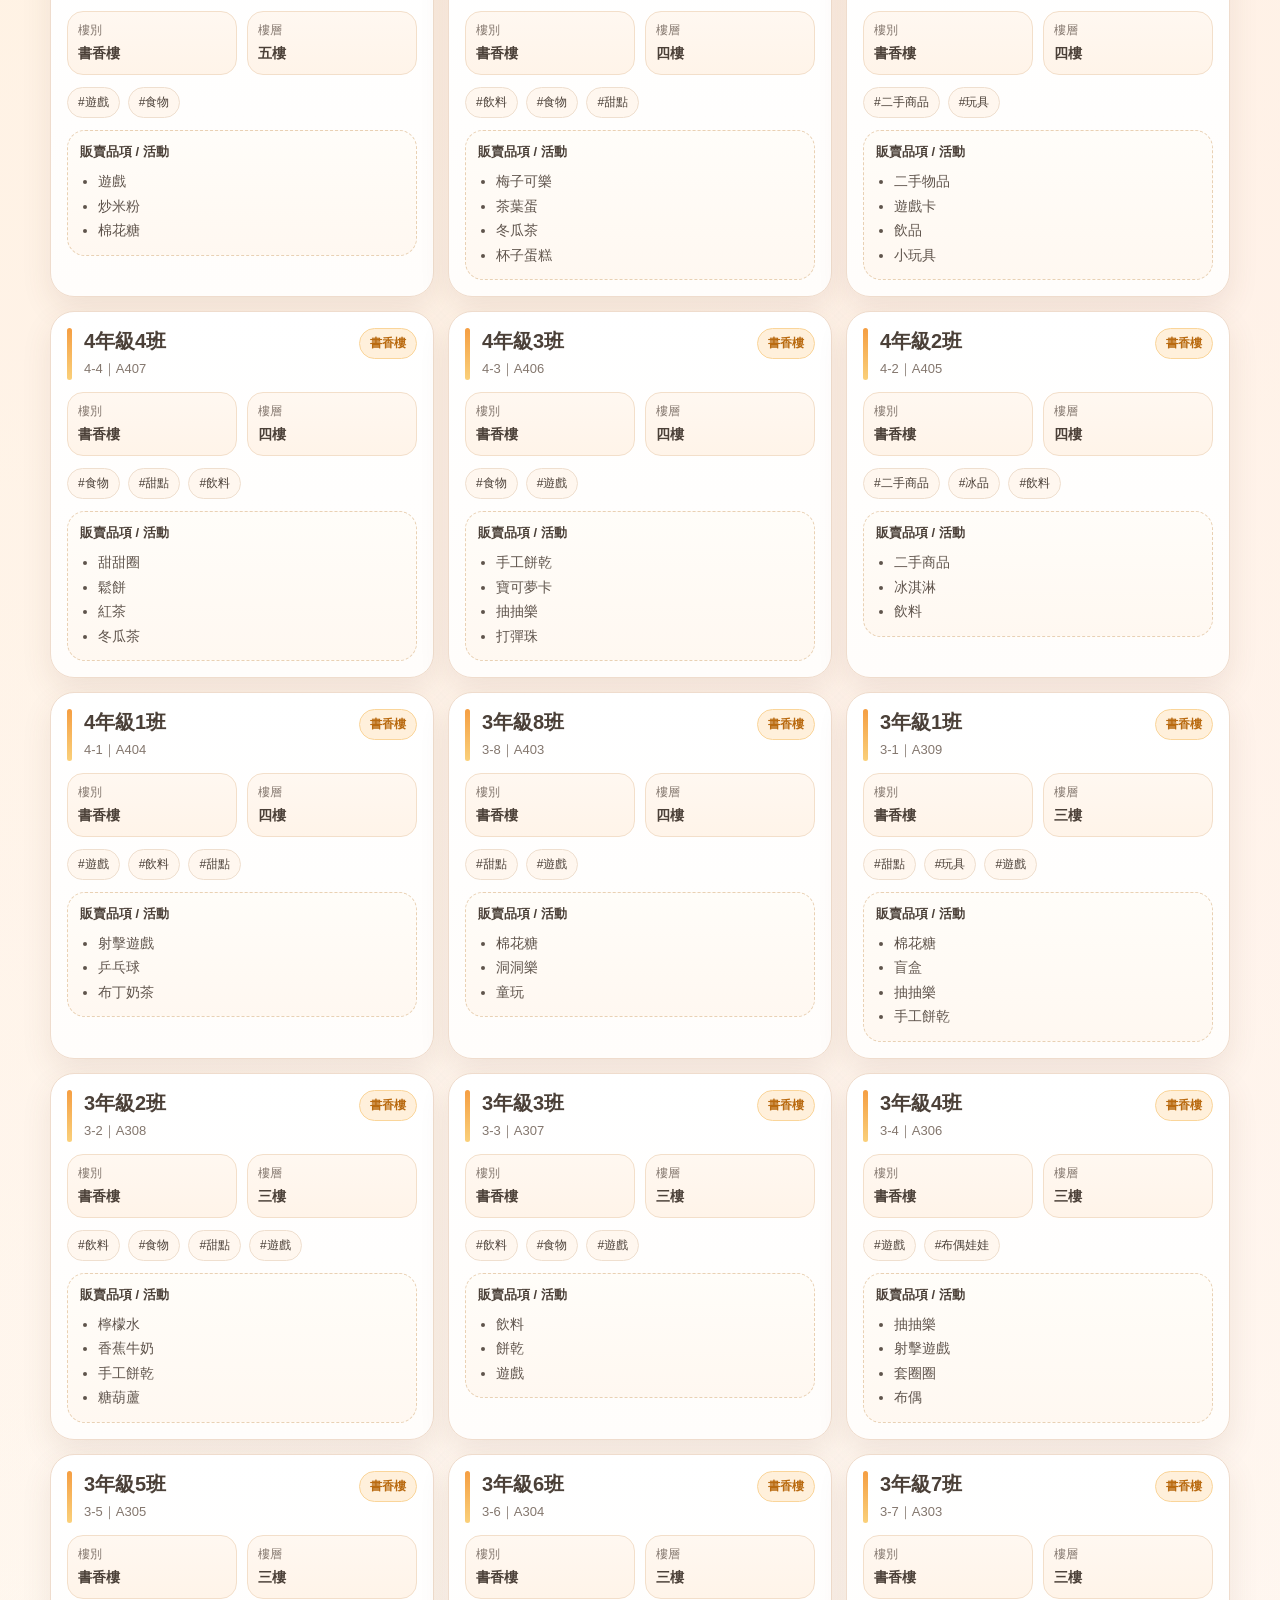
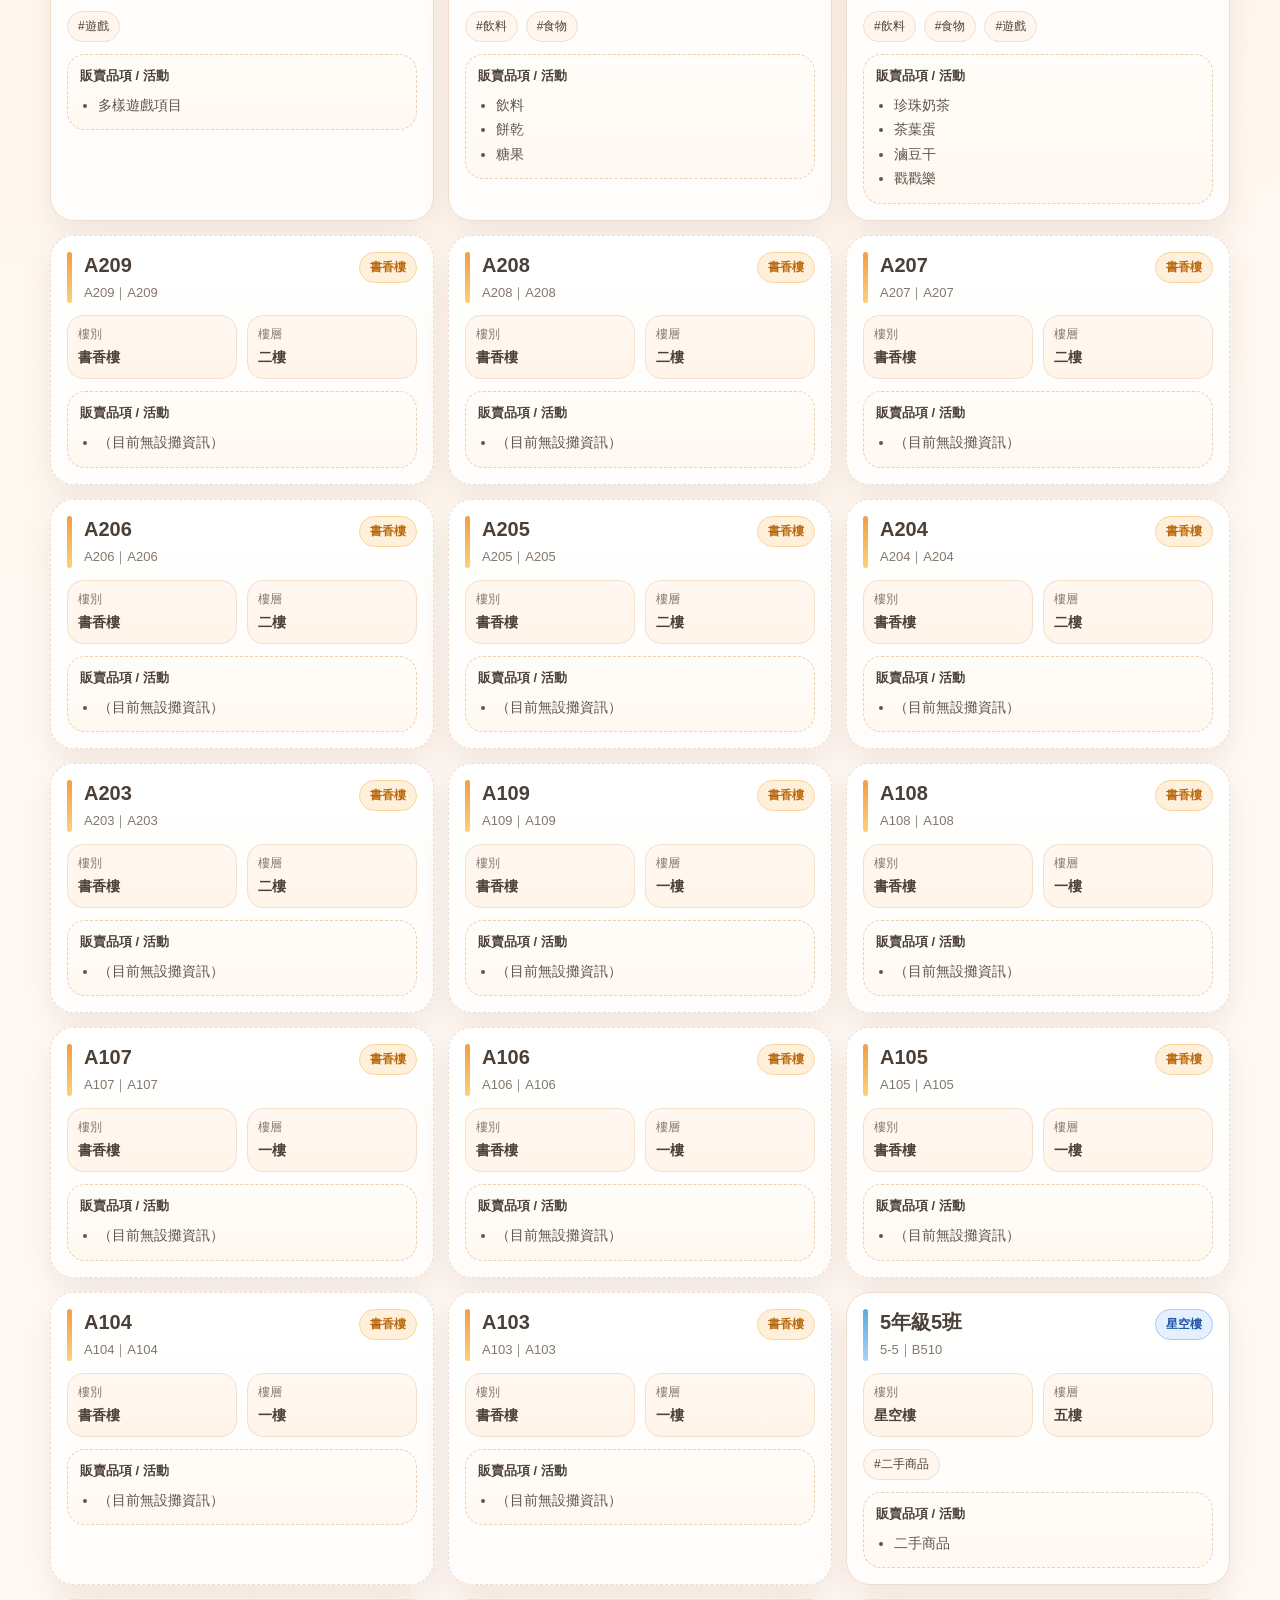
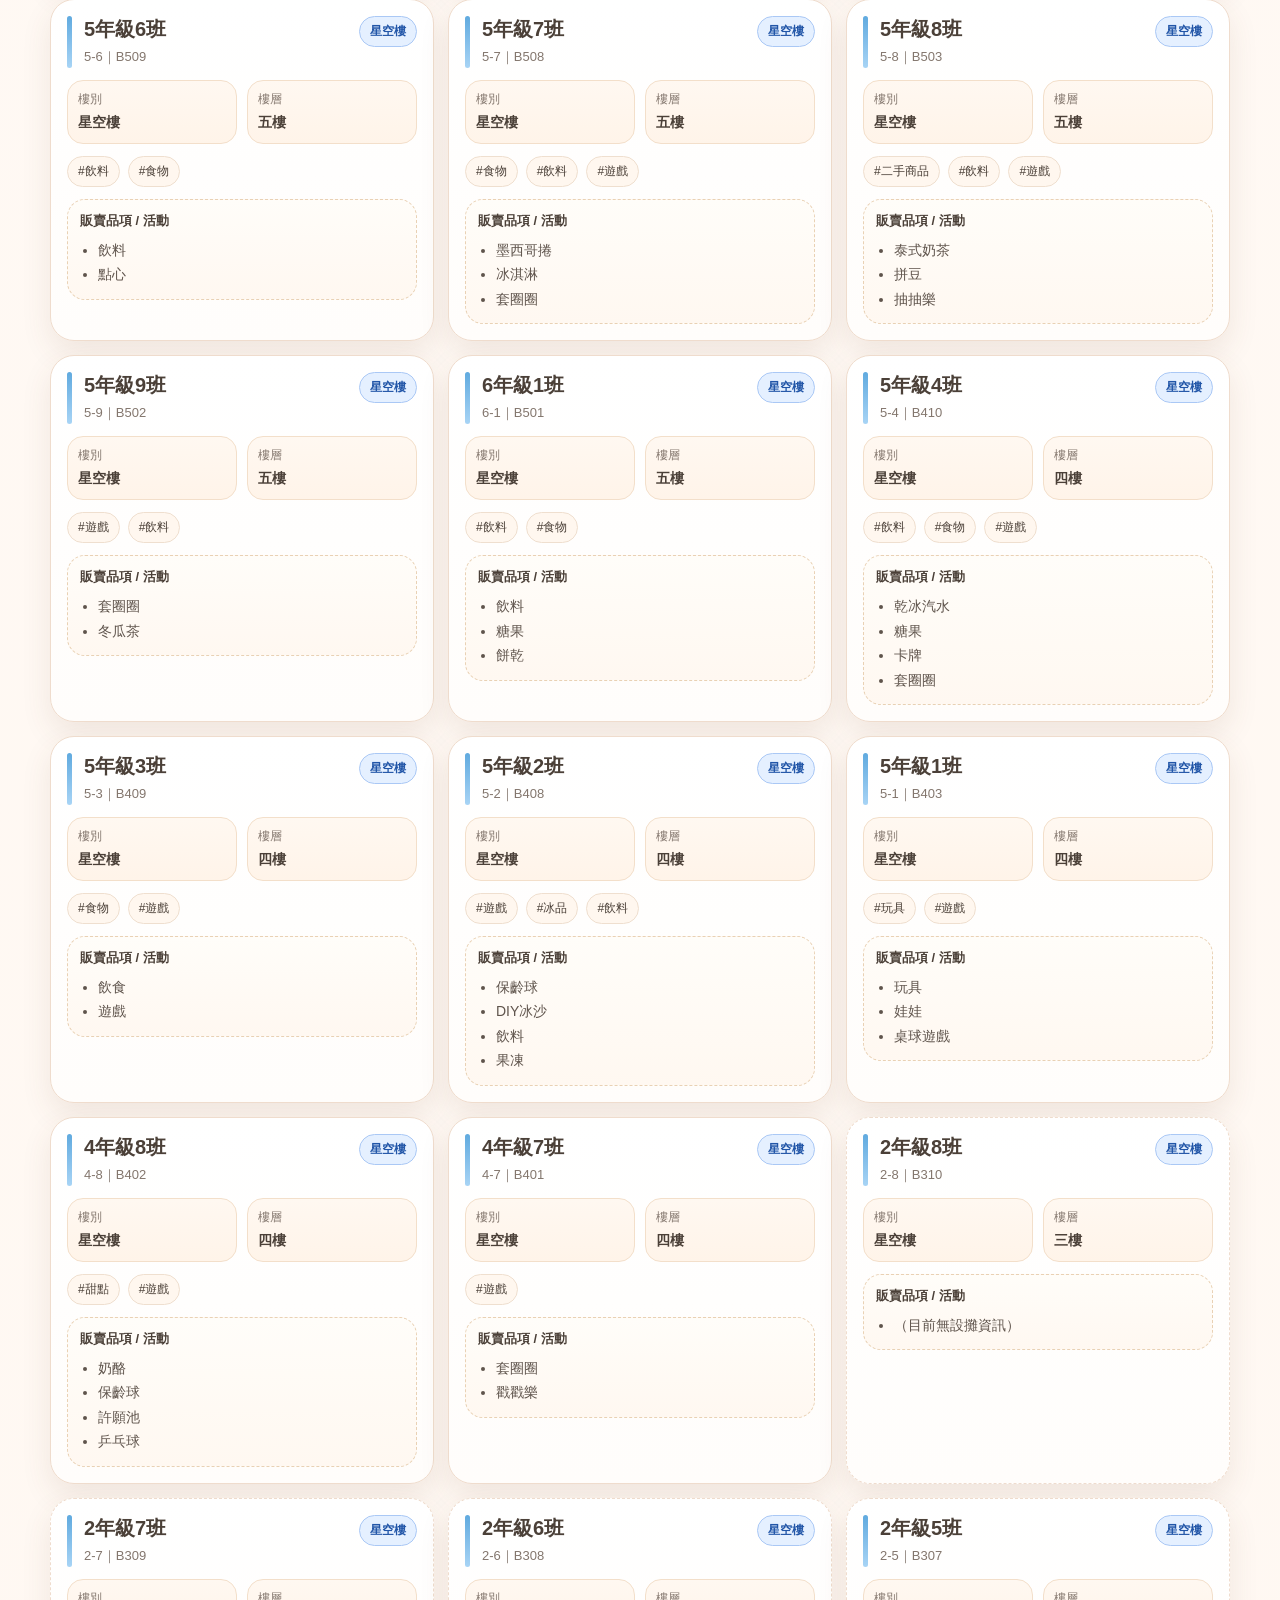
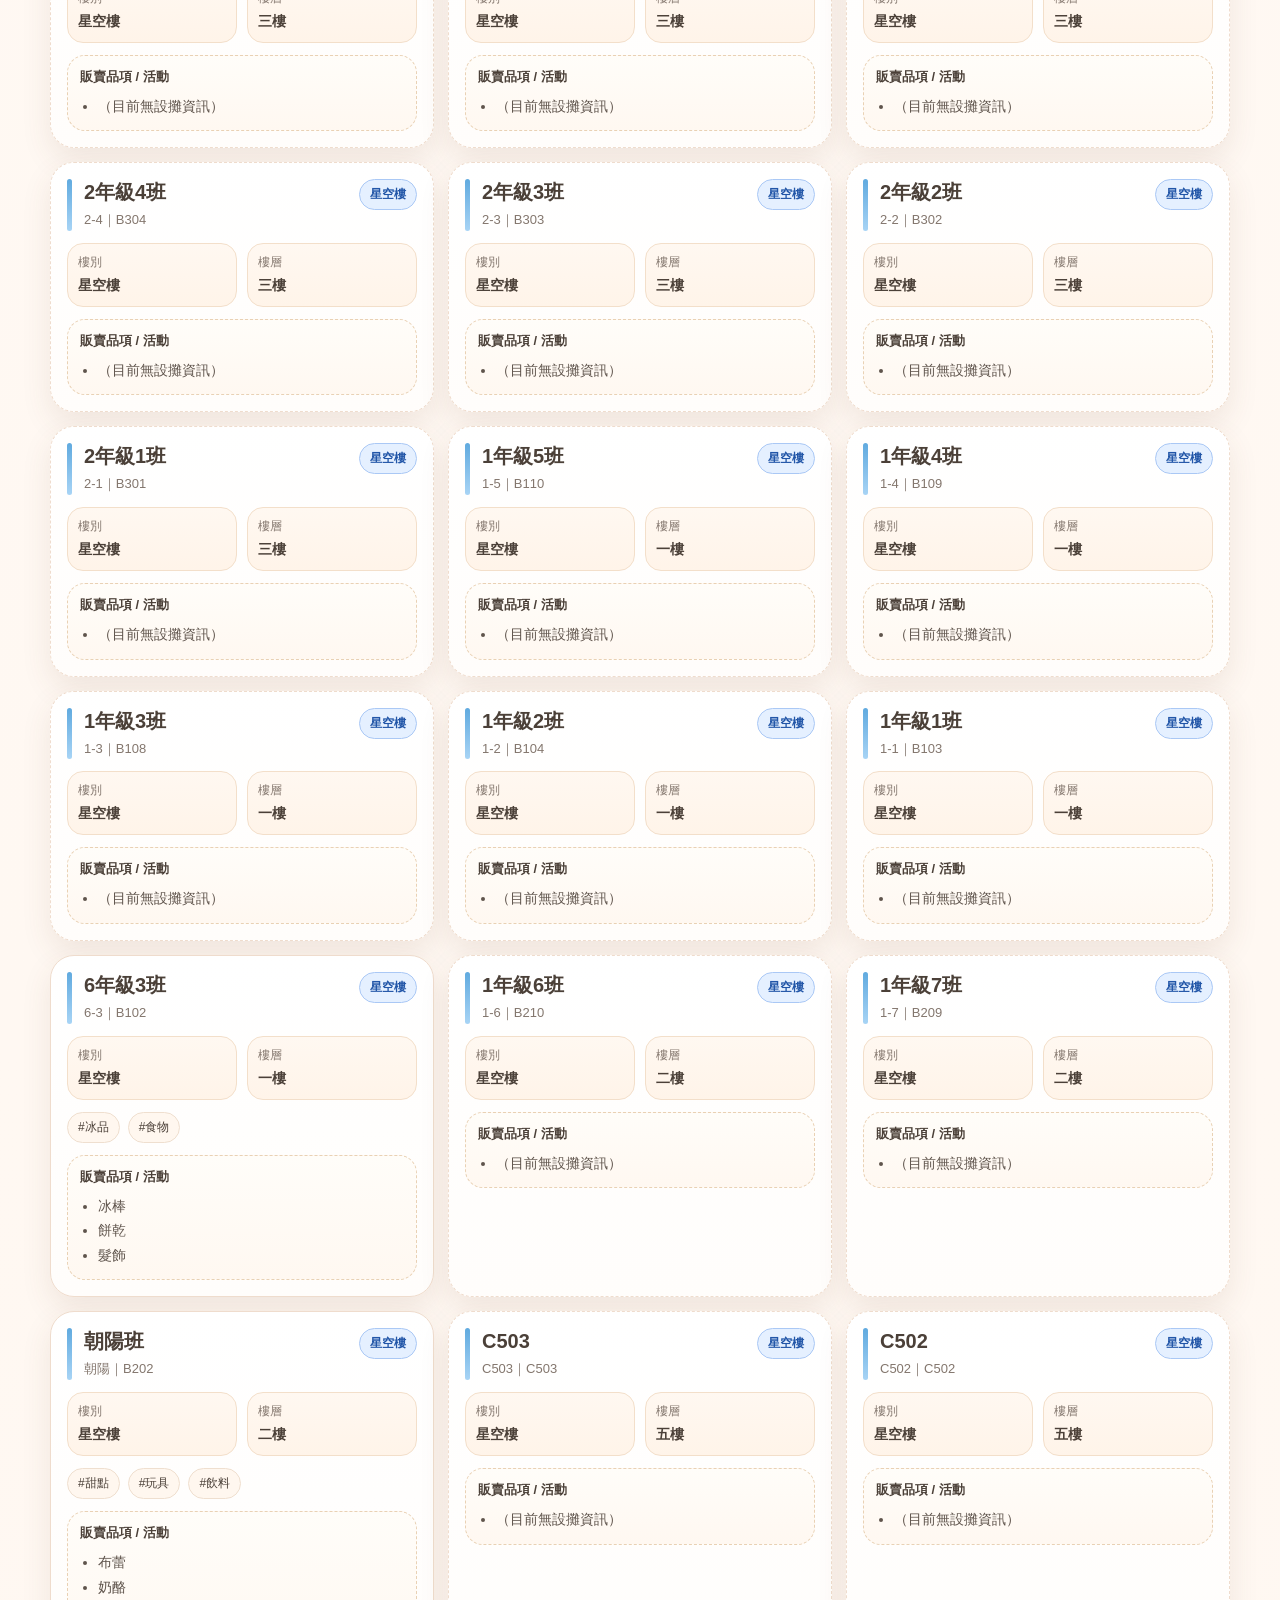
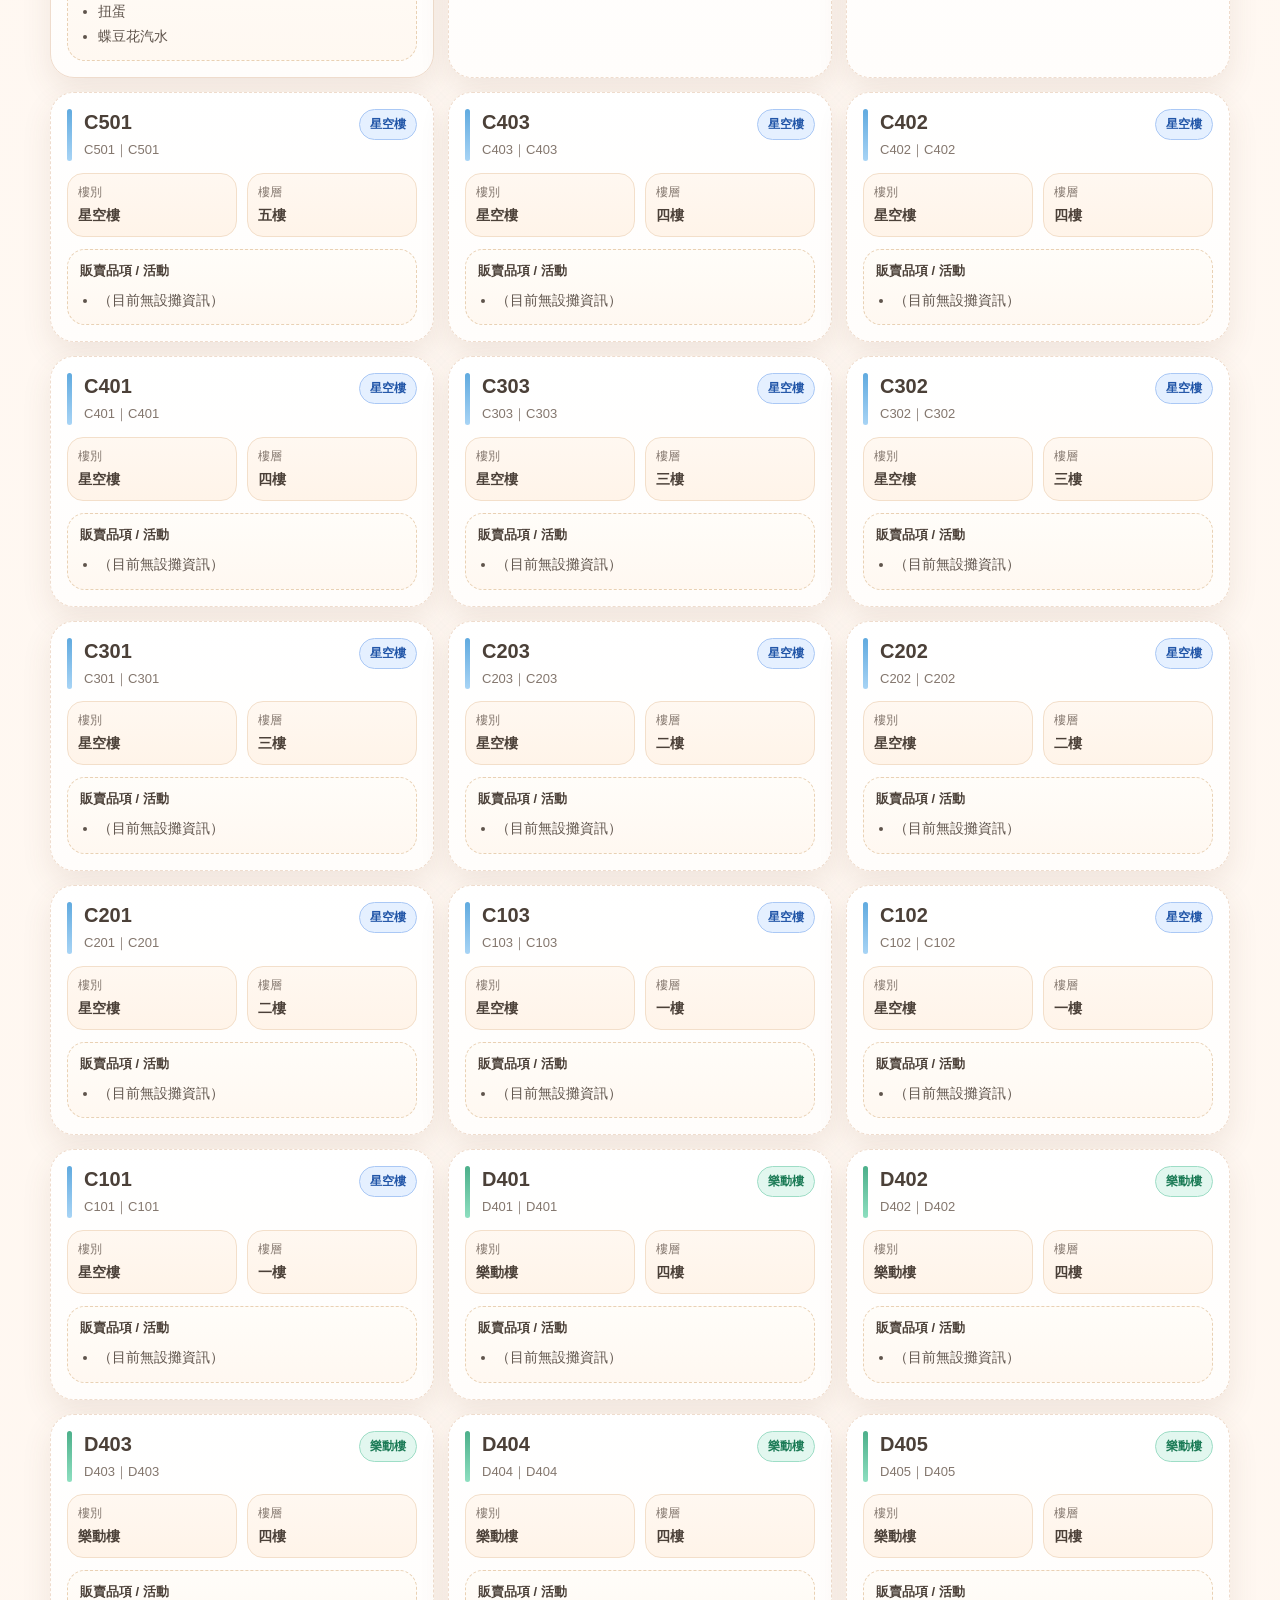
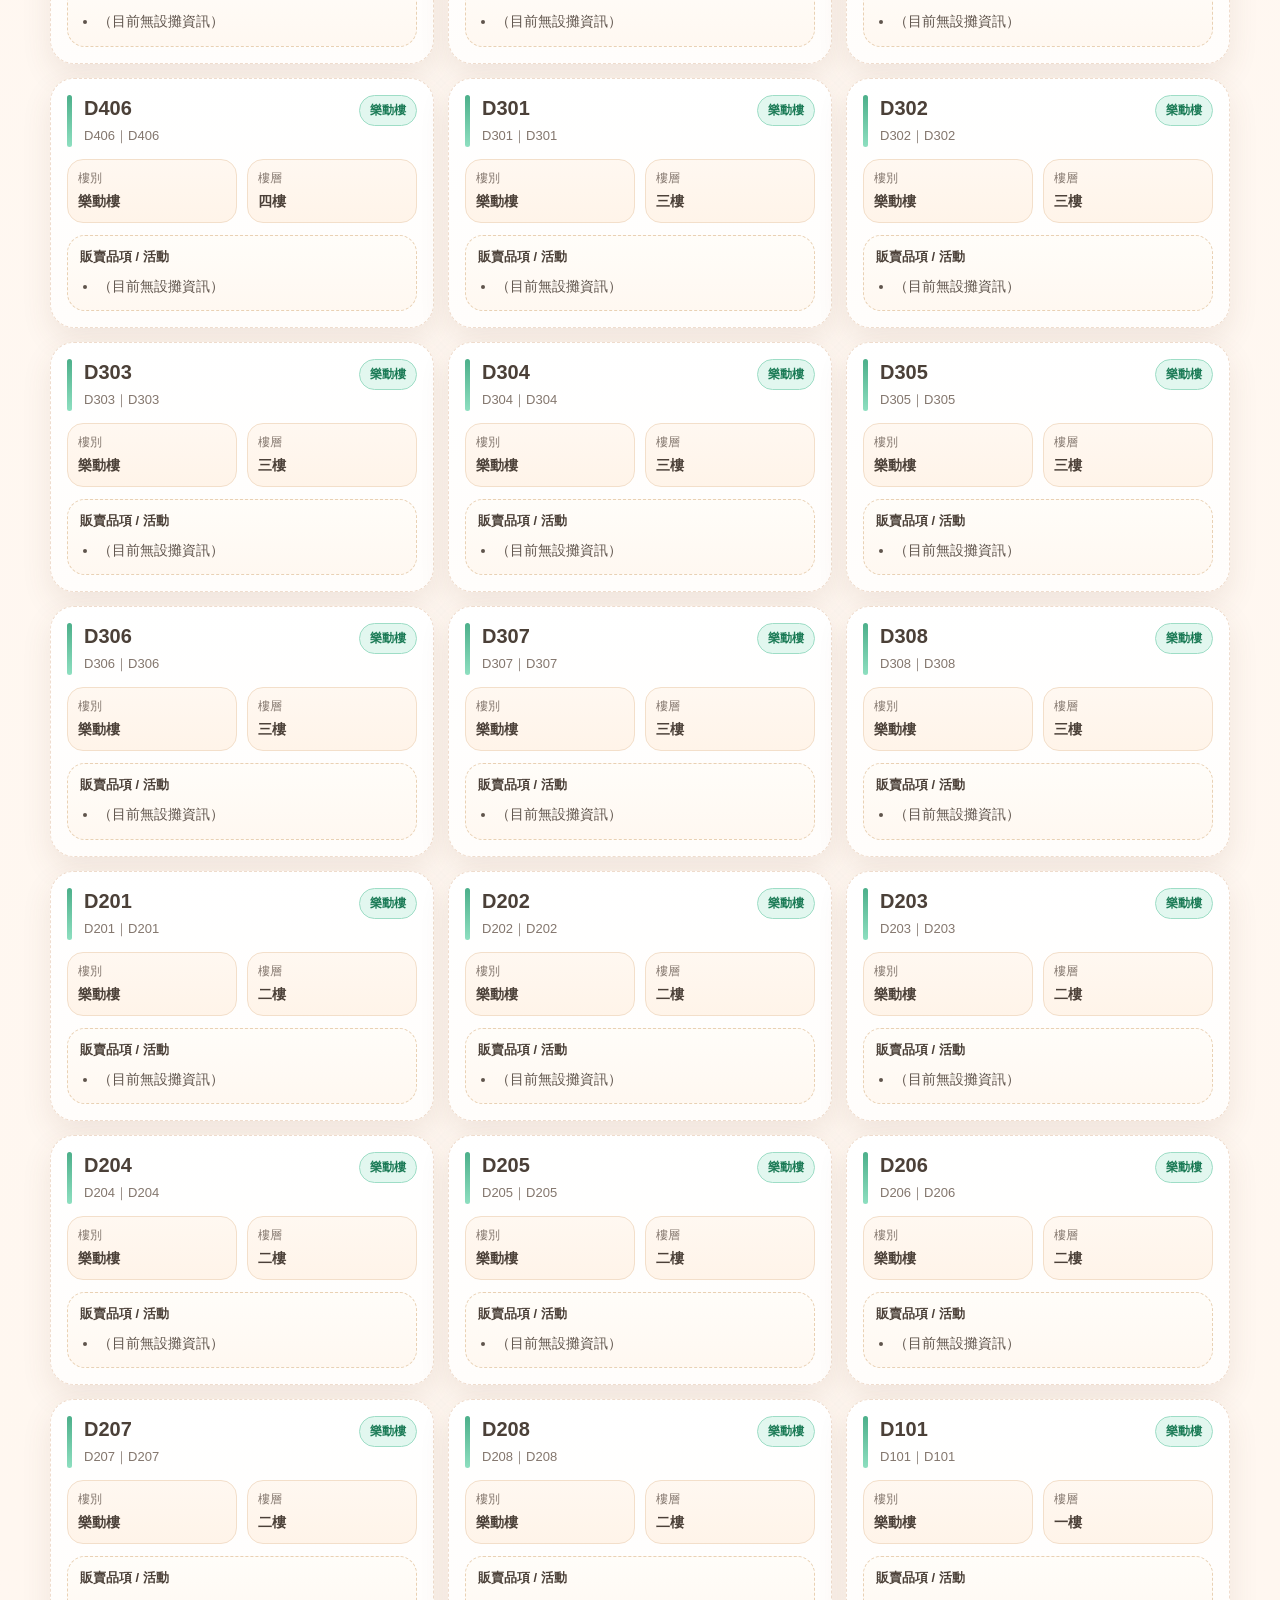
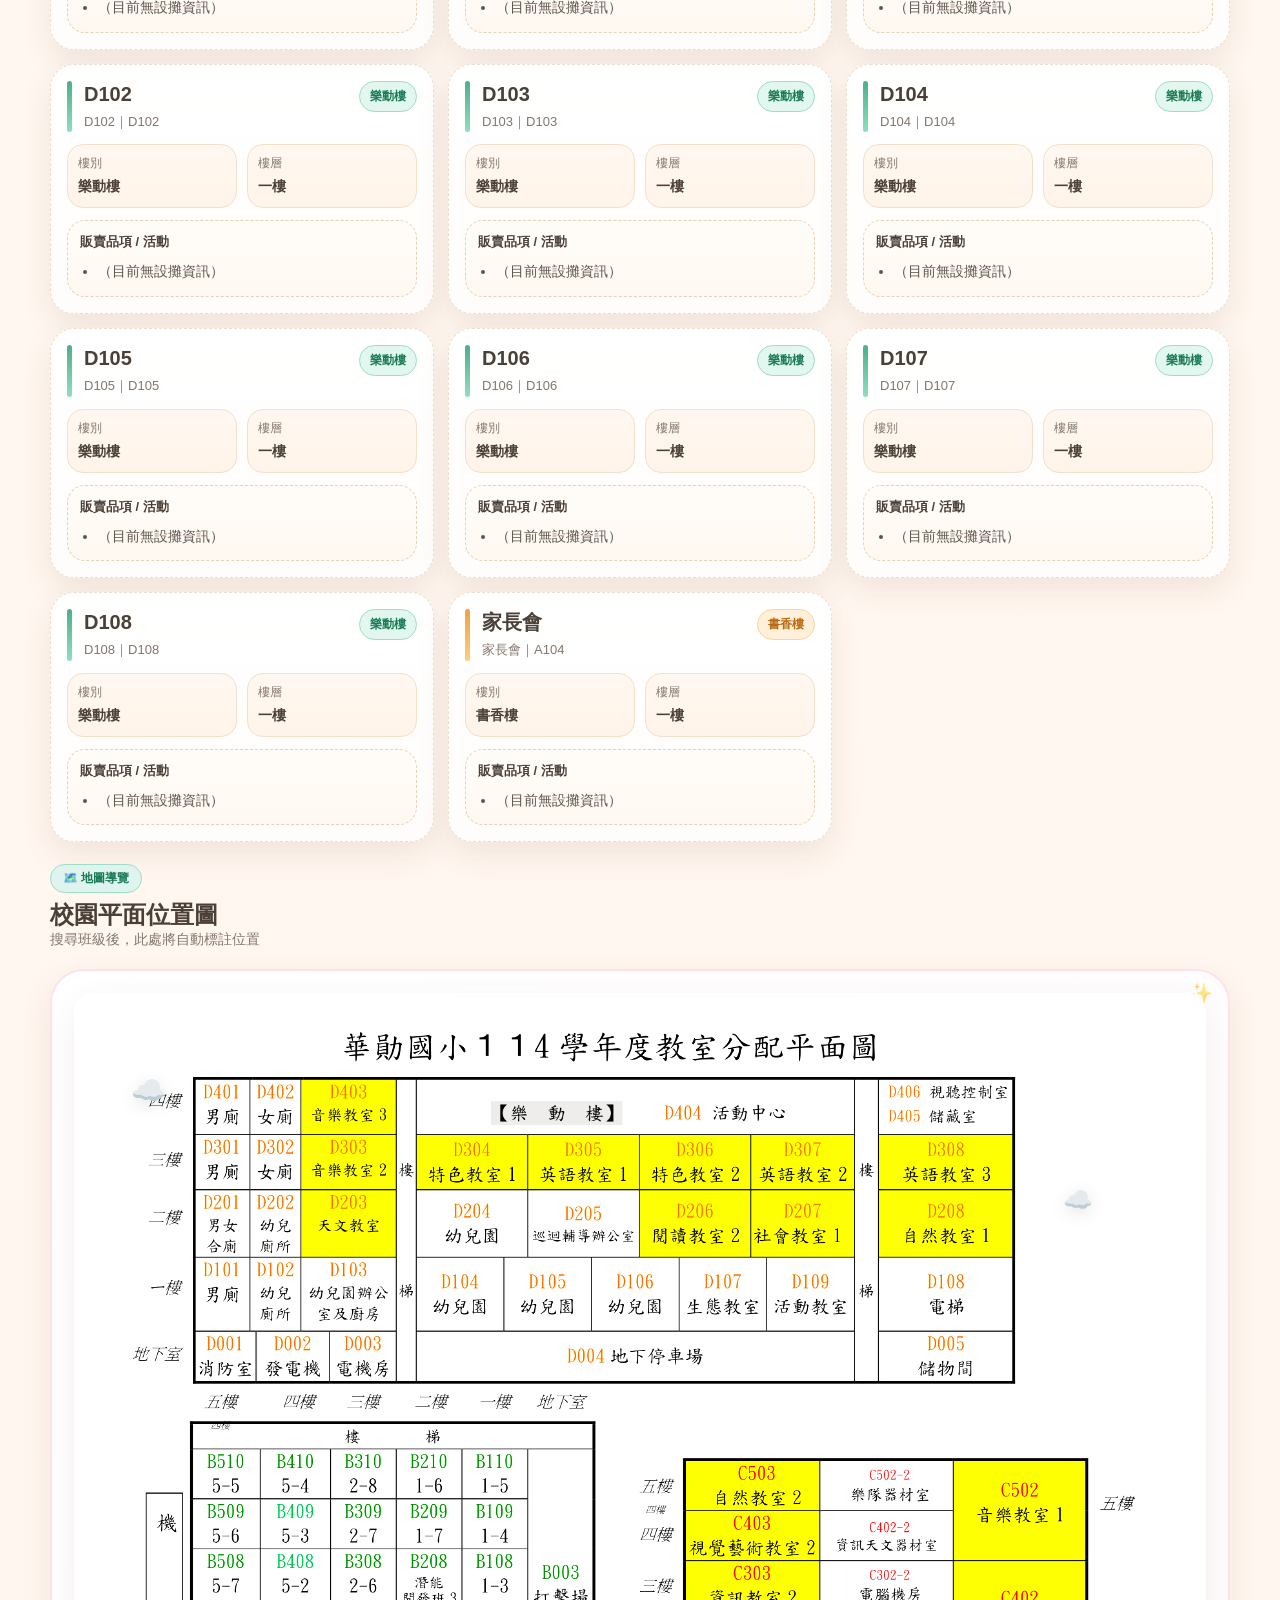
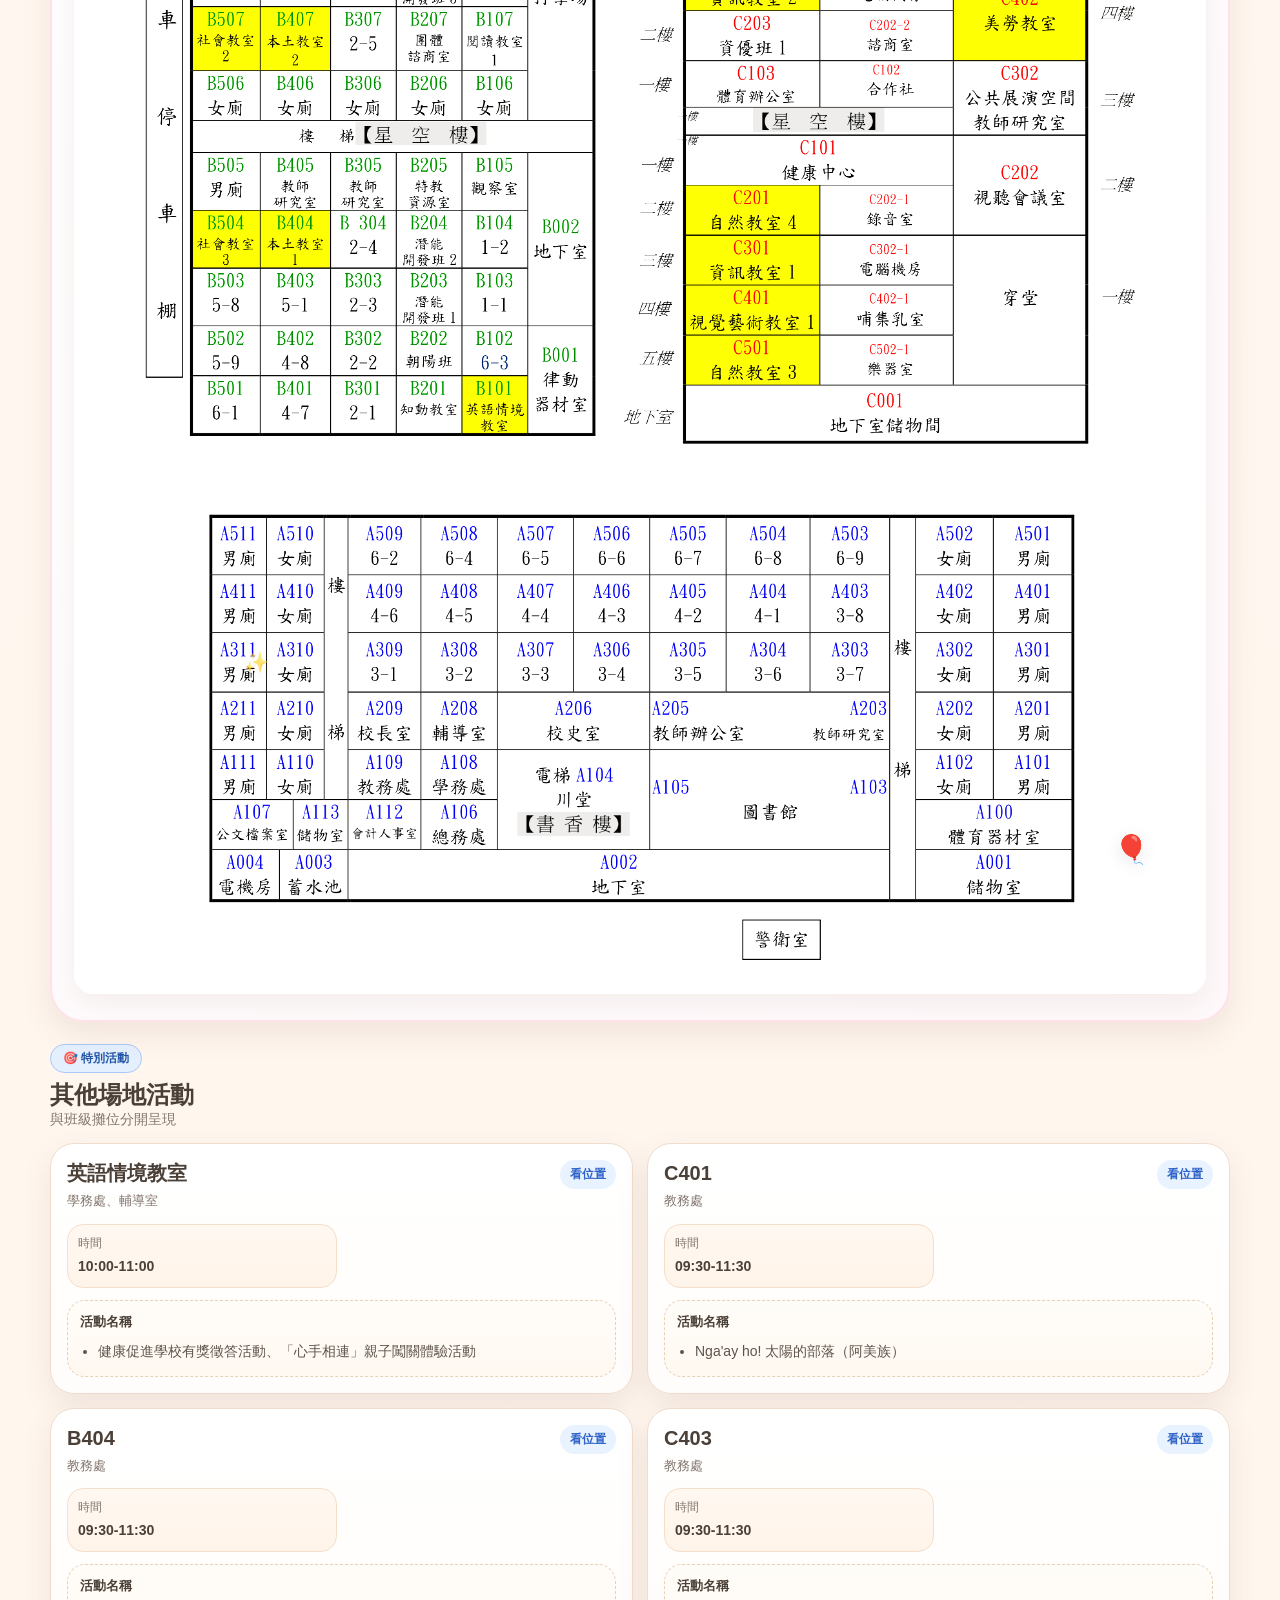
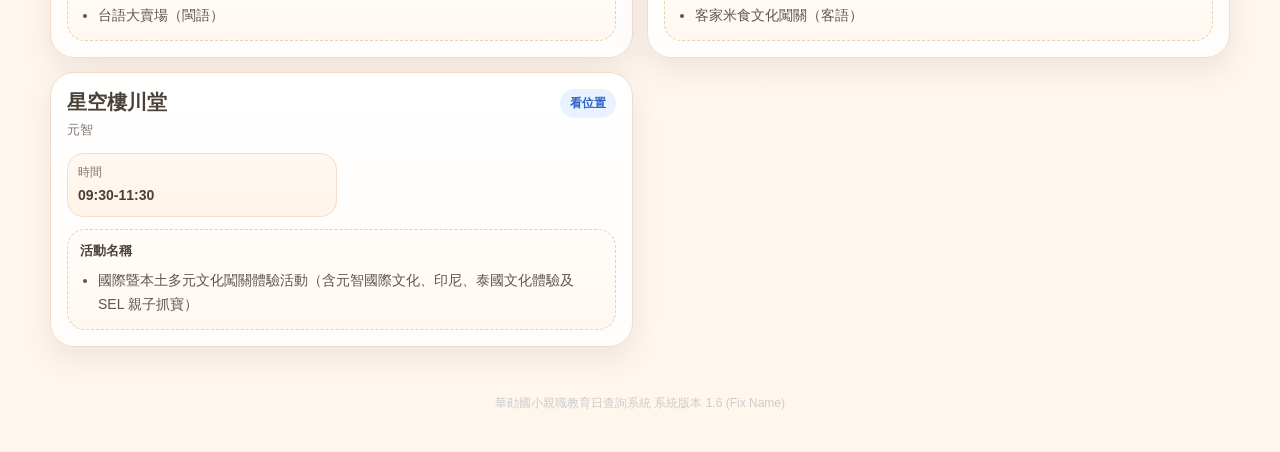
==== commit 4c5275bb: "Update index.html" ====
--- a/index.html
+++ b/index.html
@@ -305,7 +305,7 @@
   const data = [];
   for (let i = 1; i < lines.length; i++) {
     if (!lines[i].trim()) continue;
-    const cols = lines[i].split(/,(?=(?:(?:[^"]*"){2})*[^"]*$)/).map(c => c.replace(/^"|"$/g, '').trim());
+    const cols = lines[i].split(/,(?=(?:(?:[^"]*"){2})*[^"]*$)/).map(c => c.replace(/^"|"$|^'|'$/g, '').trim());
     if (cols[0]) {
       data.push({ grade: cols[0], class: cols[1] || "", rawProducts: cols[2] || "" });
     }
@@ -329,7 +329,6 @@
     const csvItem = csvMap[shortName];
     const localItem = localMap[shortName];
     
-    // 名稱修正：如果是朝陽，顯示為「朝陽班」
     let grade = shortName.includes('-') ? `${shortName.split('-')[0]}年級` : (shortName === '朝陽' ? '朝陽班' : '校園位置');
     let className = shortName.includes('-') ? shortName.split('-')[1] : '';
     let displayName = shortName.includes('-') ? `${grade}${className}班` : (shortName === '朝陽' ? '朝陽班' : shortName);
@@ -402,7 +401,9 @@
     const matchTag = !activeTag || (item.tags && item.tags.includes(activeTag));
     return matched && matchGrade && matchBuilding && matchFloor && matchTag;
   });
+
   resultCount.textContent = `共 ${filtered.length} 筆`;
+
   if (filtered.length === 0) {
     stallGrid.innerHTML = `
       <div class="empty-state">
@@ -414,22 +415,30 @@
     `;
     return;
   }
+
   const keyword = (searchInput?.value || '').trim();
   if (keyword.length > 0 || gradeFilter.value || buildingFilter.value || floorFilter.value || activeTag) {
     highlightOnMap(filtered[0].estimatedRoomCode, filtered[0].displayName, false);
-    if (keyword.length > 0) {
-      document.getElementById('stalls').scrollIntoView({ behavior: 'smooth', block: 'start' });
-    }
-  }
+
+    // 有查詢條件時，自動滑到第一筆結果
+    requestAnimationFrame(() => {
+      const firstCard = stallGrid.querySelector('.card');
+      if (firstCard) {
+        firstCard.scrollIntoView({ behavior: 'smooth', block: 'start' });
+      } else {
+        document.getElementById('stalls').scrollIntoView({ behavior: 'smooth', block: 'start' });
+      }
+    });
+  }
+
   stallGrid.innerHTML = filtered.map(item => {
     const bc = getBuildingClass(item.building);
-    const MAX_ITEMS = 3;
+
+    // ✅ 顯示全部品項（取消 3 項限制）
     const allItems = item.items.length > 0 ? item.items : [item.rawProducts];
-    const visibleItems = allItems.slice(0, MAX_ITEMS);
-    const hiddenCount = allItems.length - MAX_ITEMS;
-    const moreHtml = hiddenCount > 0
-      ? `<span class="items-more">+${hiddenCount} 更多</span>`
-      : '';
+    const visibleItems = allItems;
+    const moreHtml = '';
+
     return `
     <article class="card ${item.hasStall ? '' : 'no-stall'}" onclick="highlightOnMap('${item.estimatedRoomCode}', '${item.displayName}', true)" style="cursor:pointer; border-style: ${item.hasStall ? 'solid' : 'dashed'};">
       <div class="card-top">
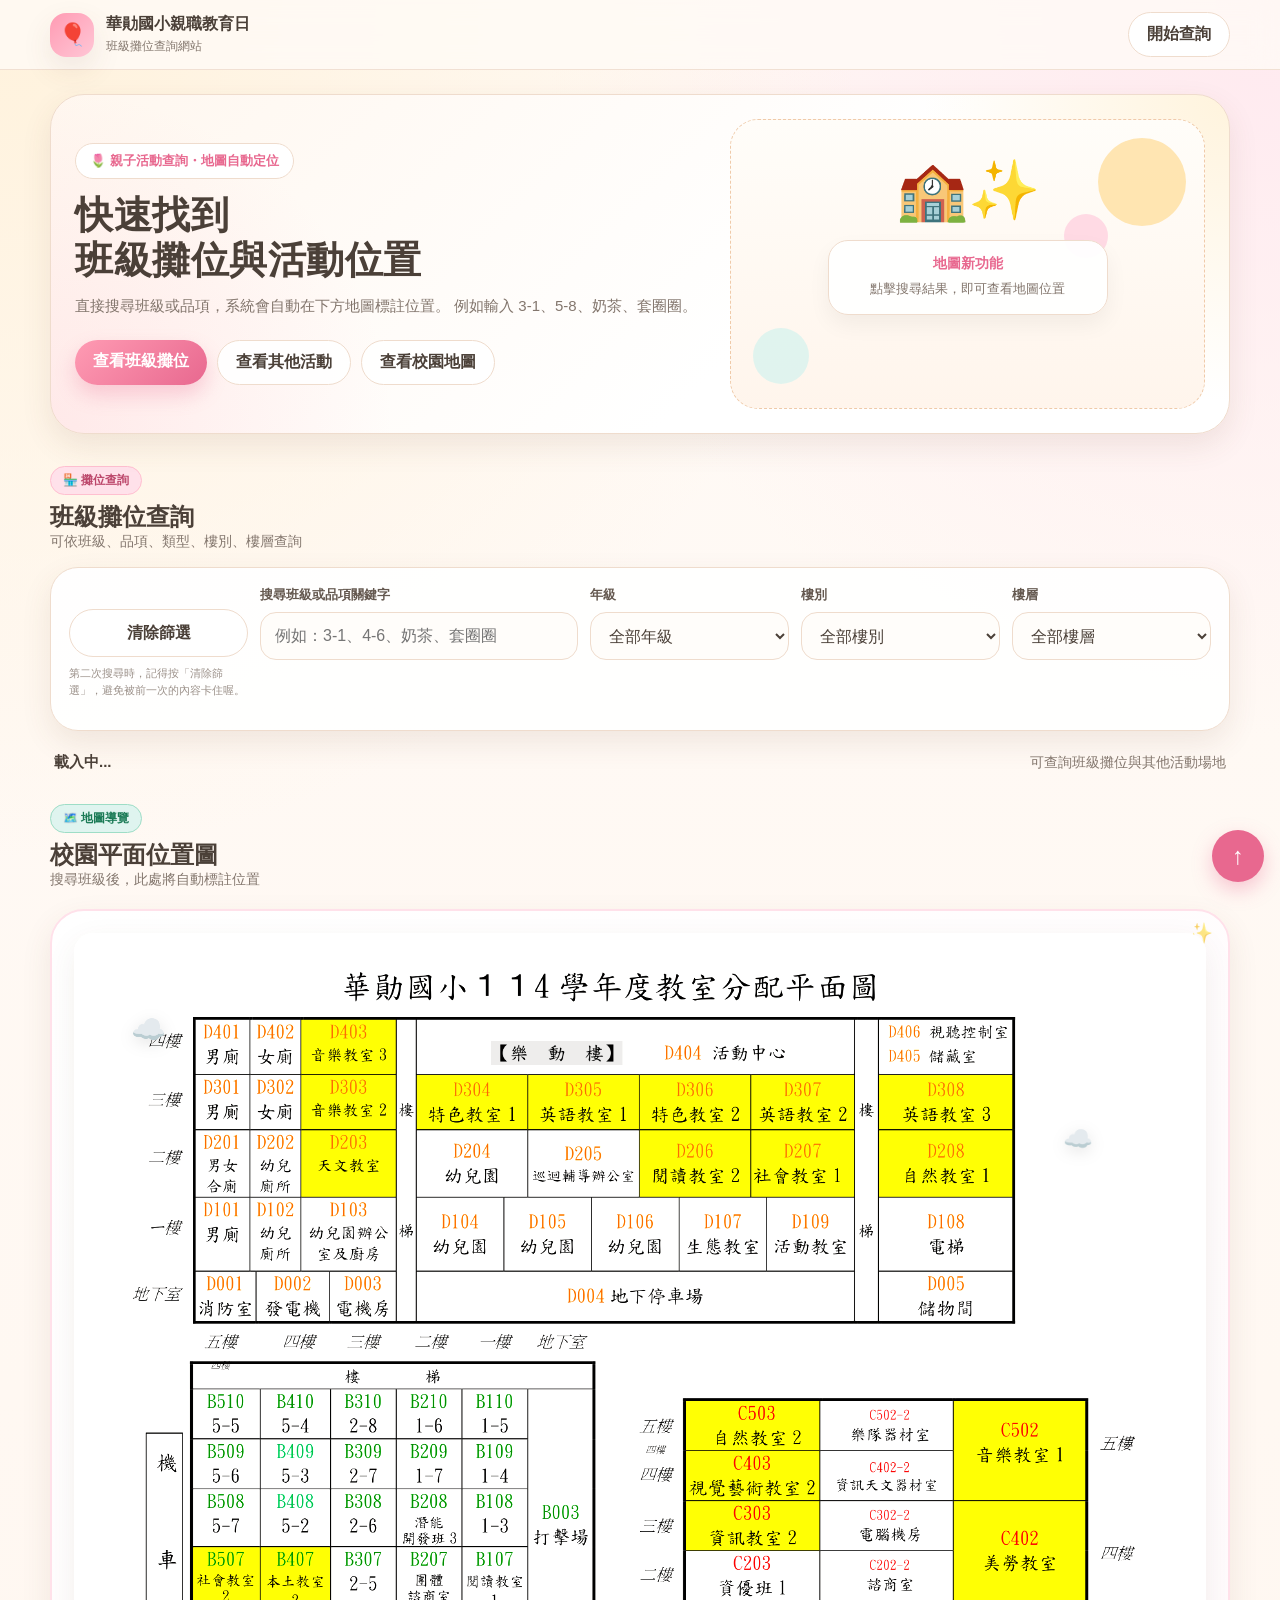
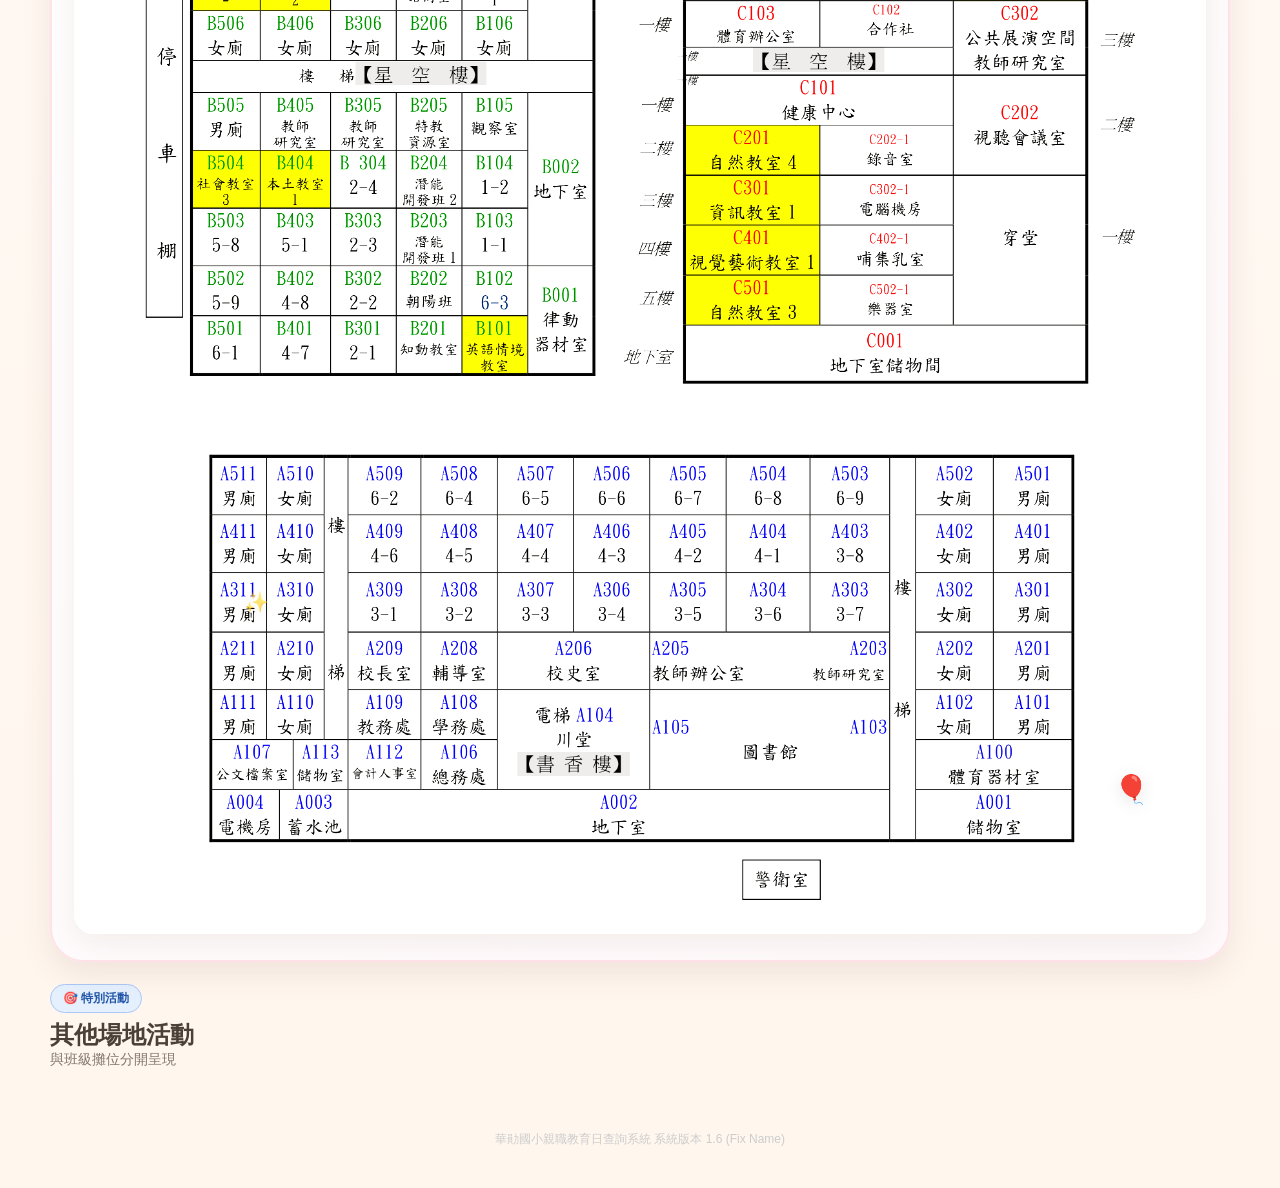
==== commit 56e4836a: "Update index.html" ====
--- a/index.html
+++ b/index.html
@@ -446,7 +446,8 @@
           <div class="card-building-bar ${bc.bar}"></div>
           <div class="title-wrap">
             <h4>${item.displayName}</h4>
-            <p>${item.shortName}｜${item.estimatedRoomCode}</p>
+            <p>${item.shortName}｜${item.estimate<p>${item.shortName}｜${item.shortName === '家長會' ? 'A104(川堂)' : item.estimatedRoomCode}</p>
+dRoomCode}</p>
           </div>
         </div>
         <span class="pill ${bc.pill}">${item.building || '其他'}</span>
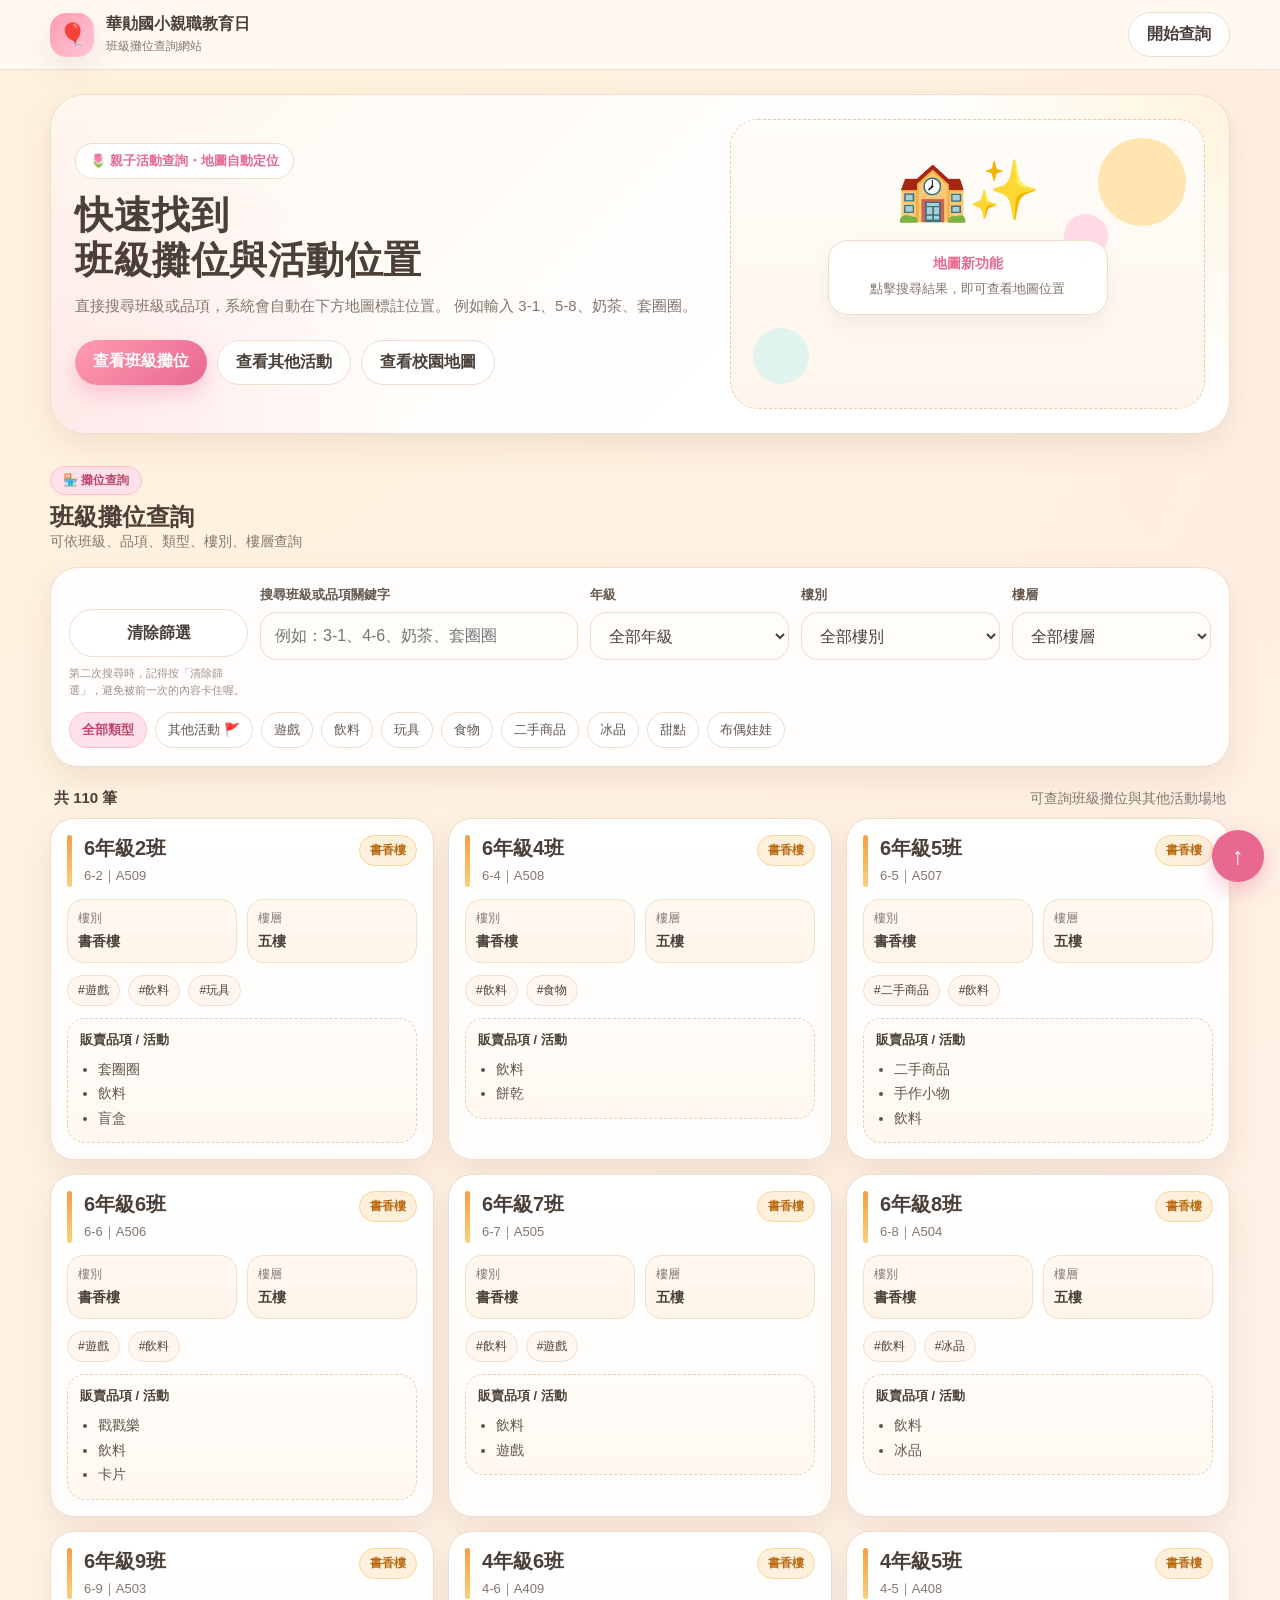
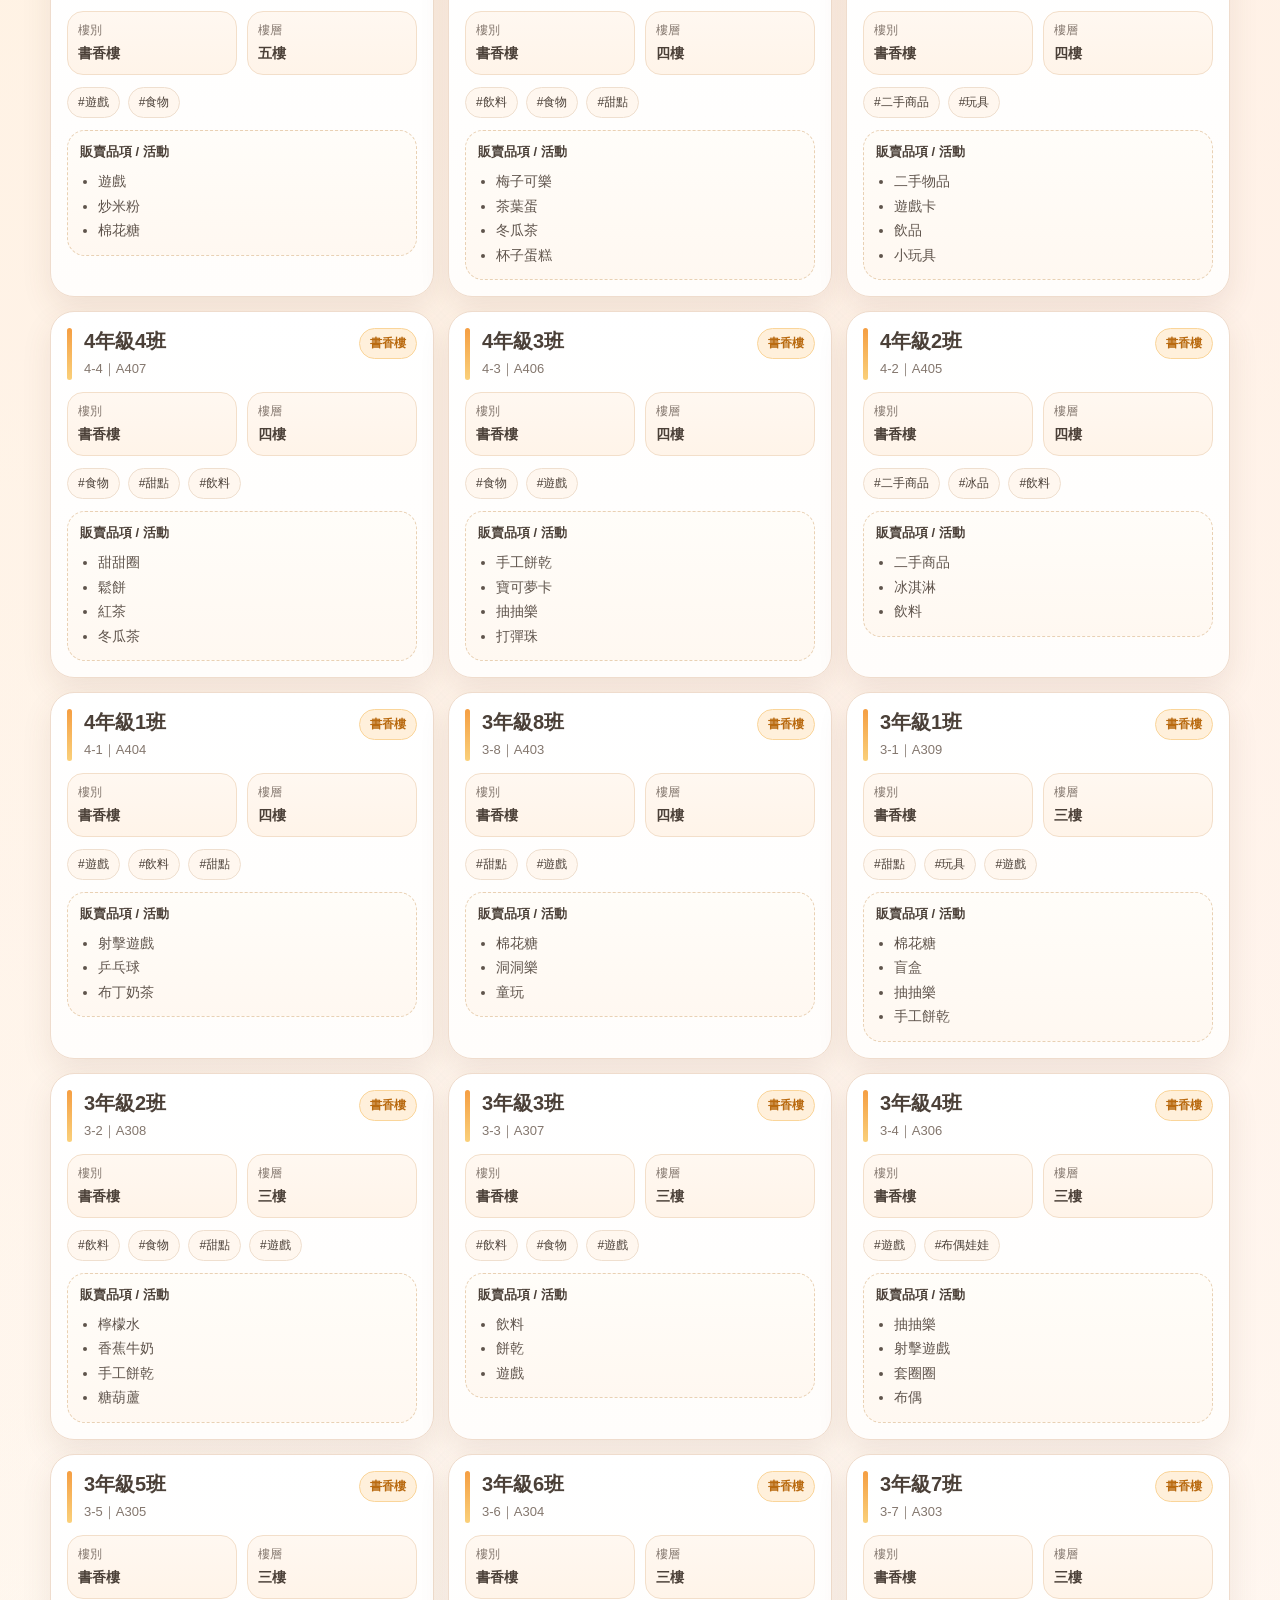
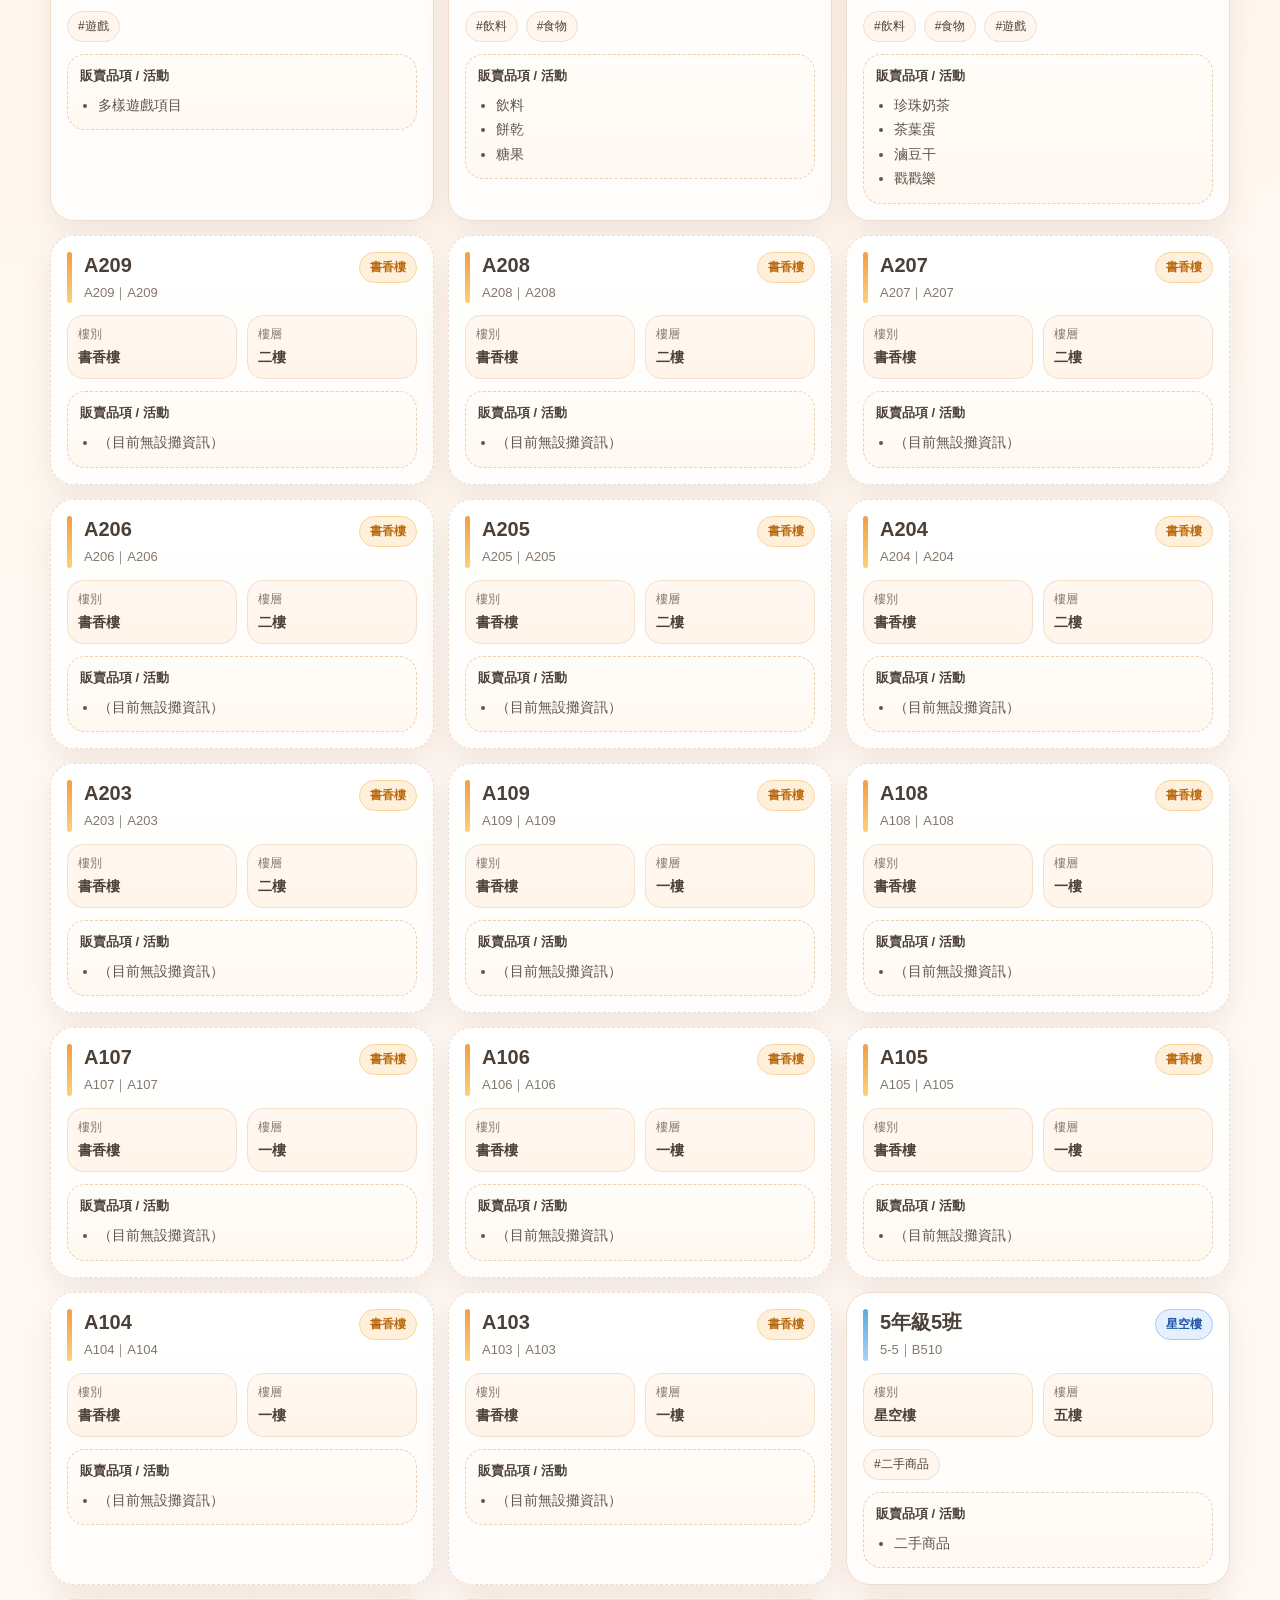
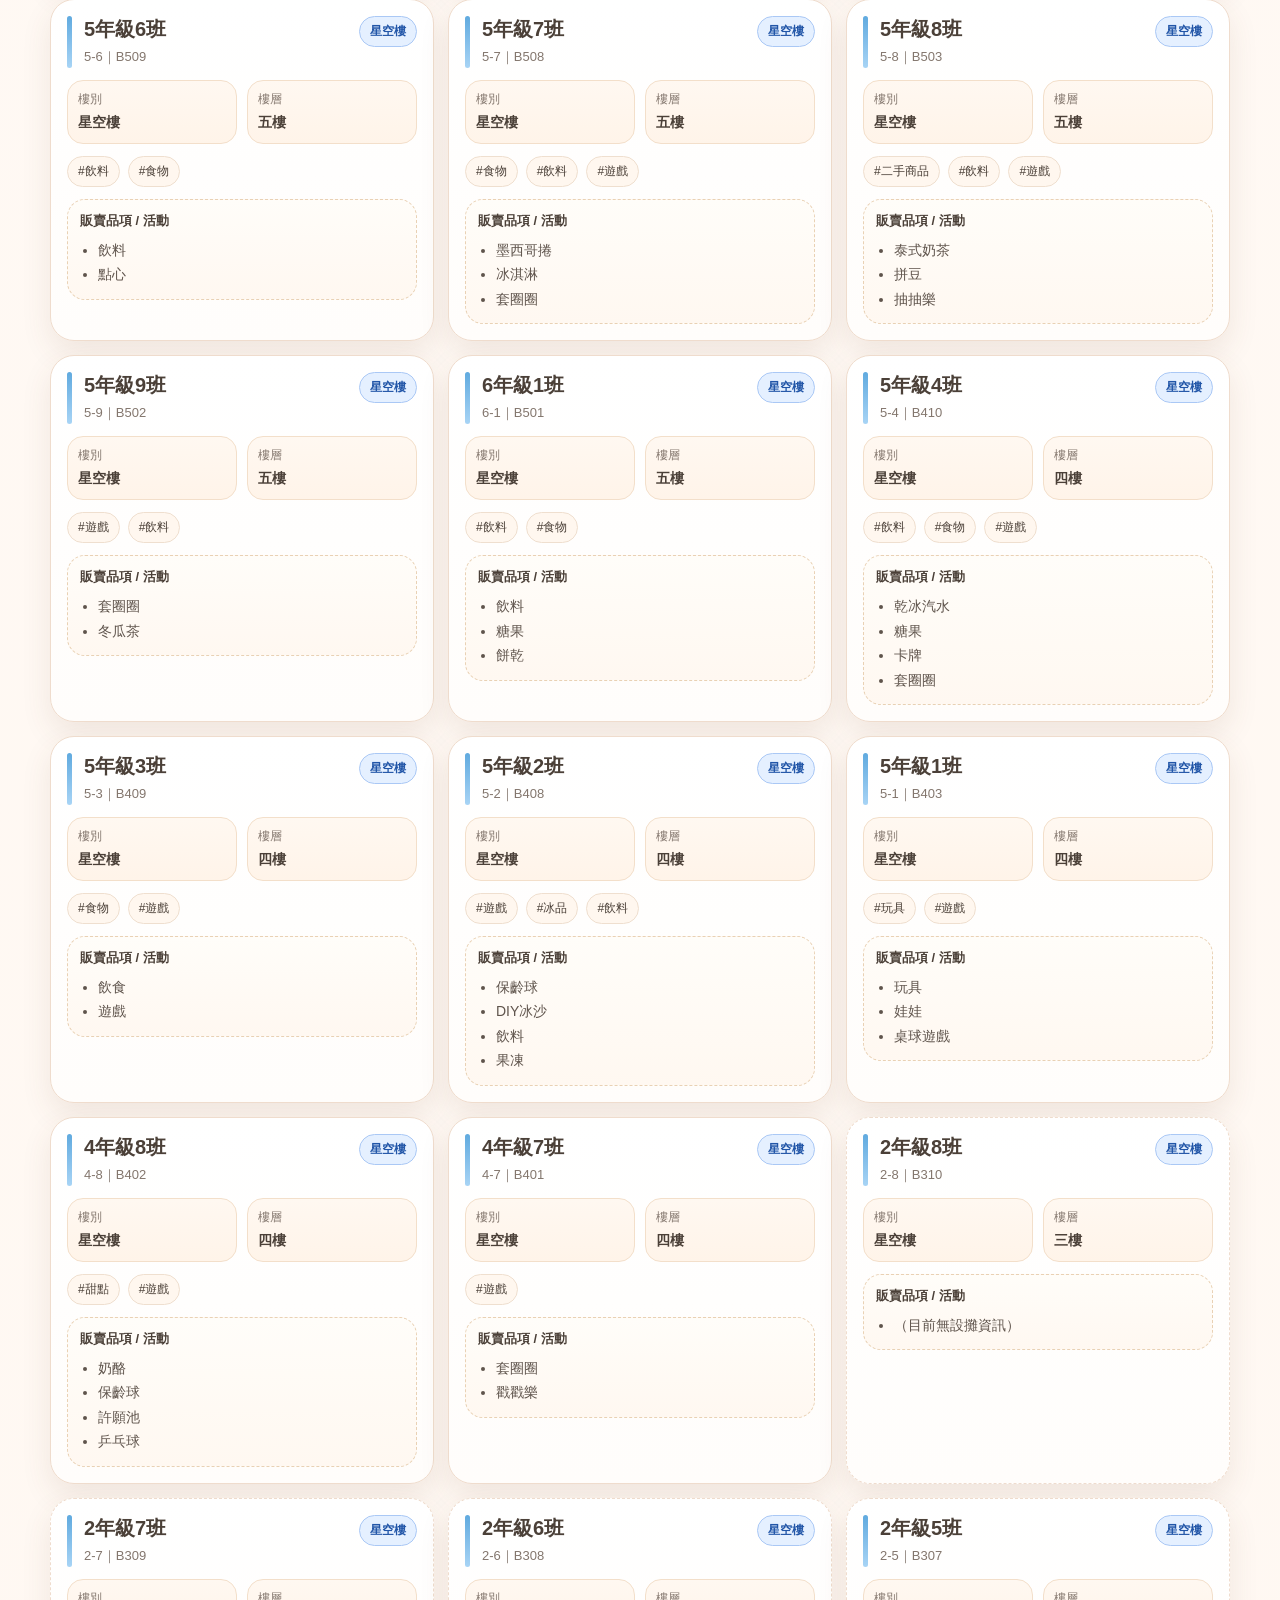
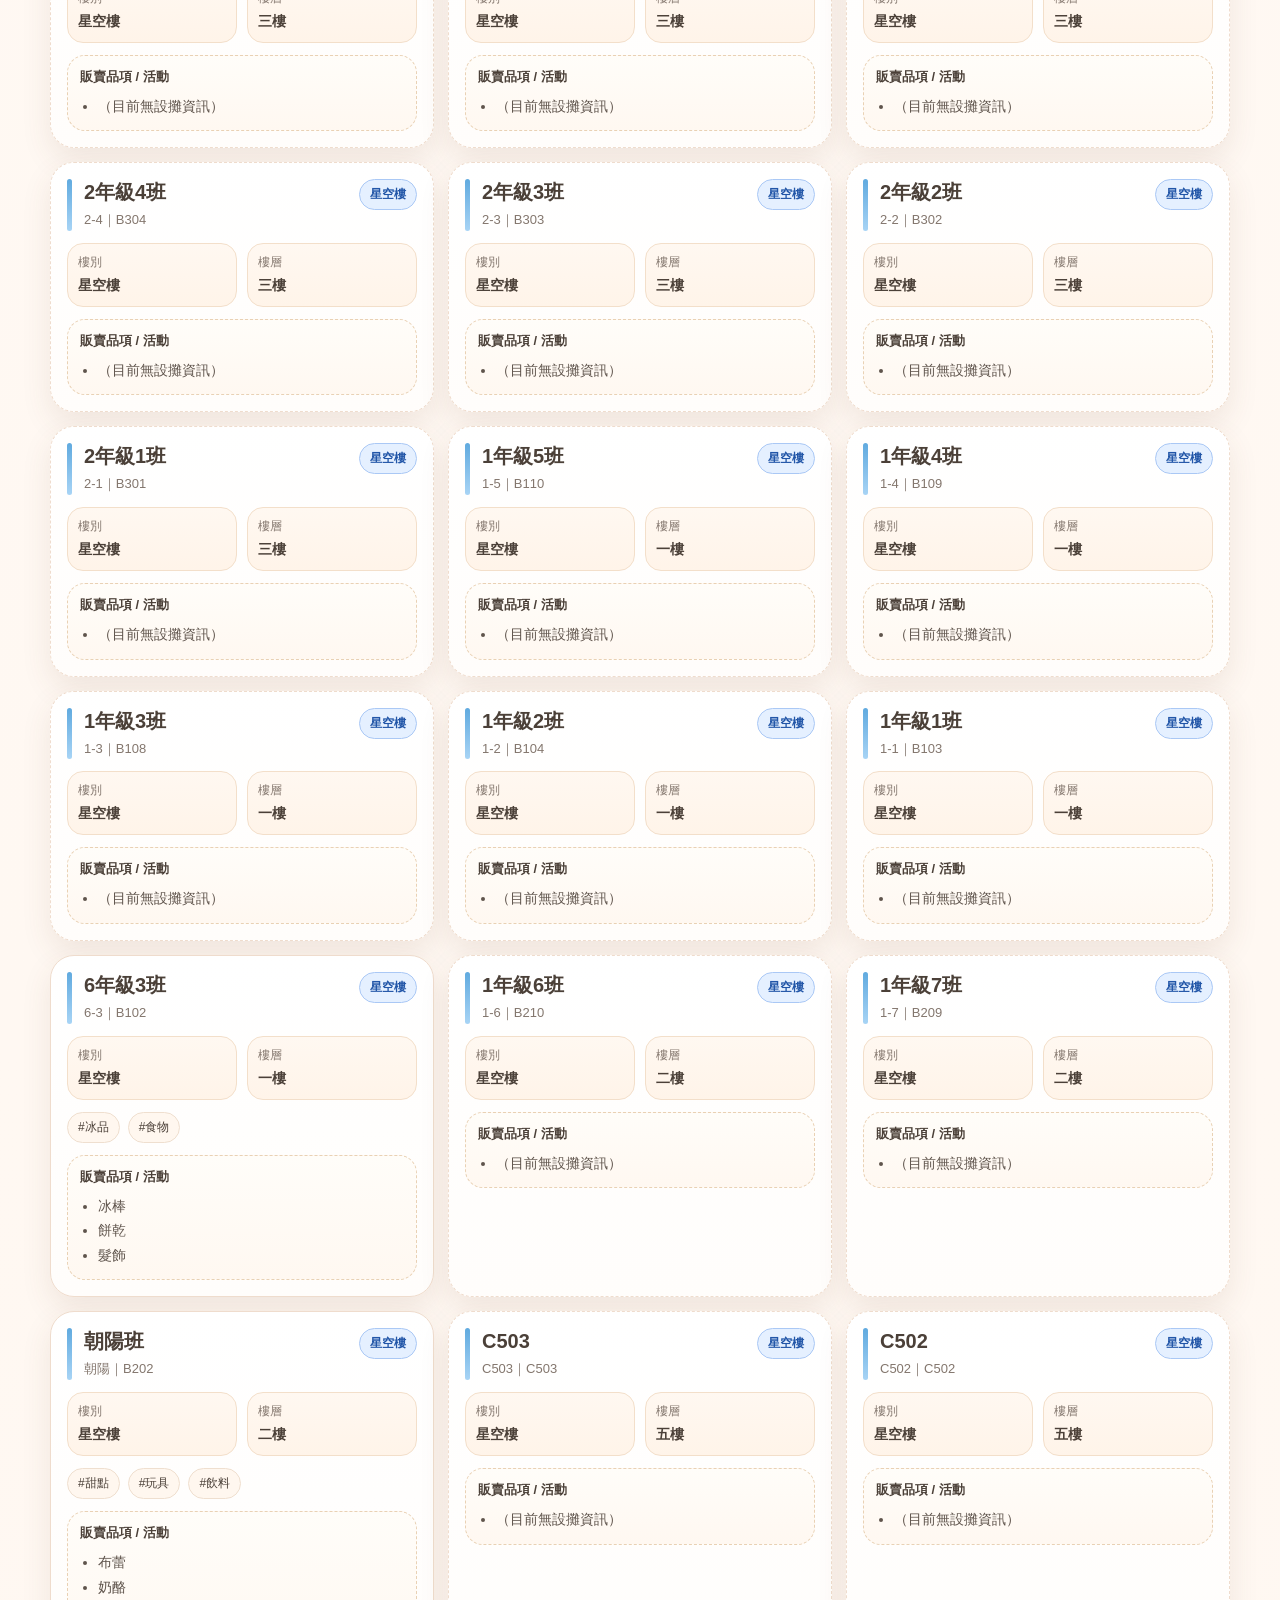
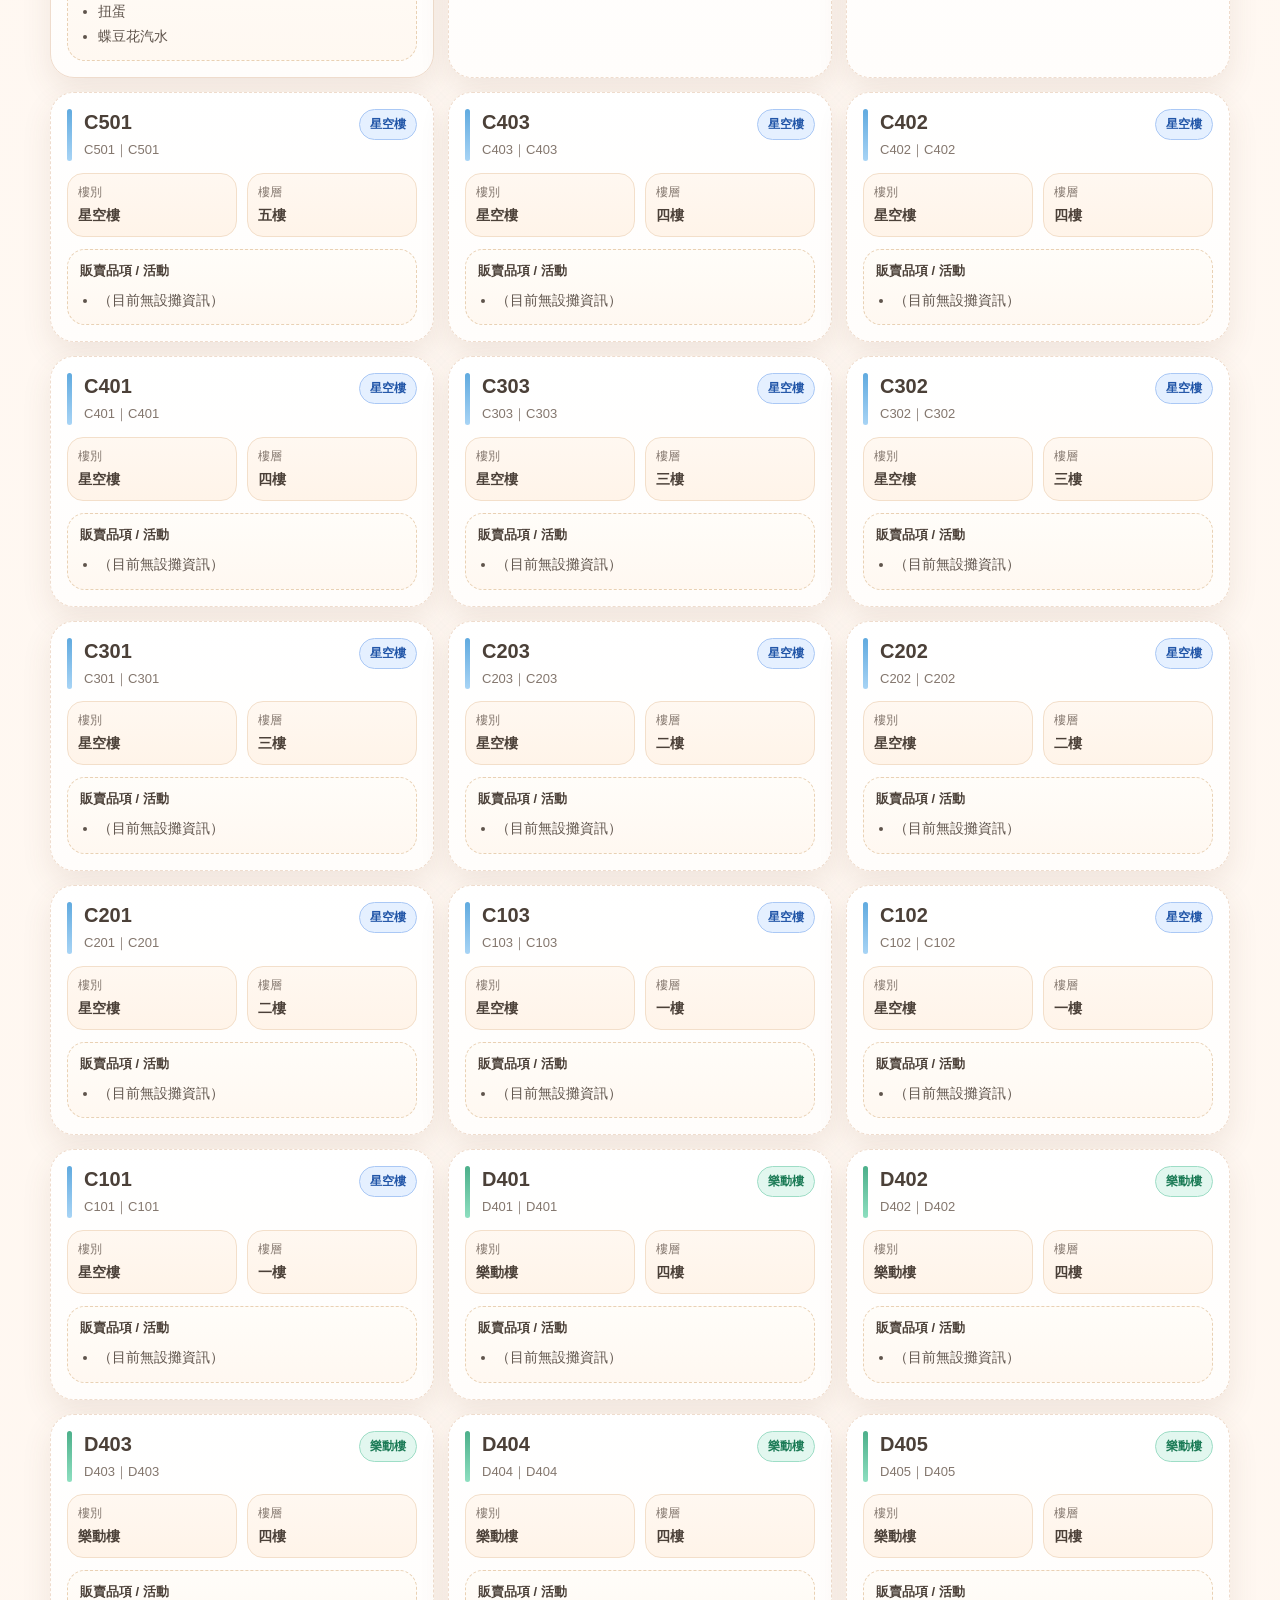
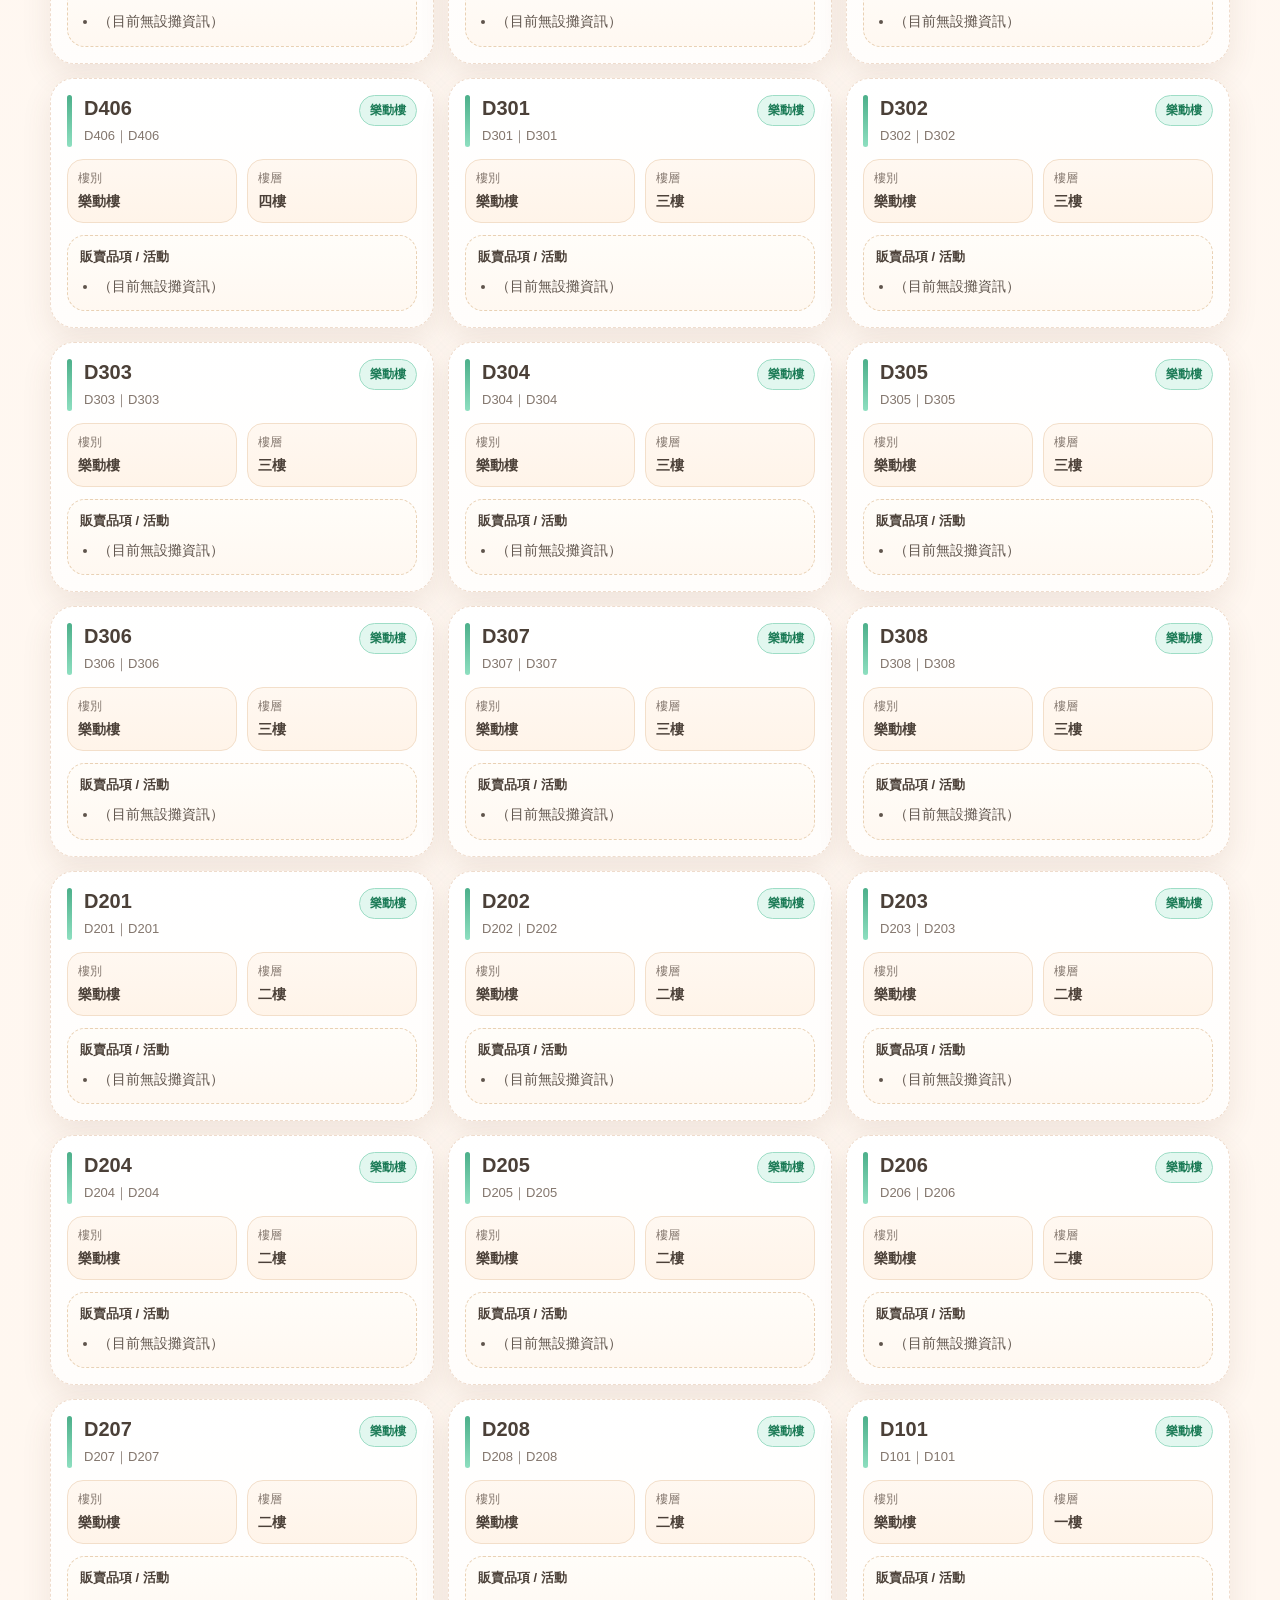
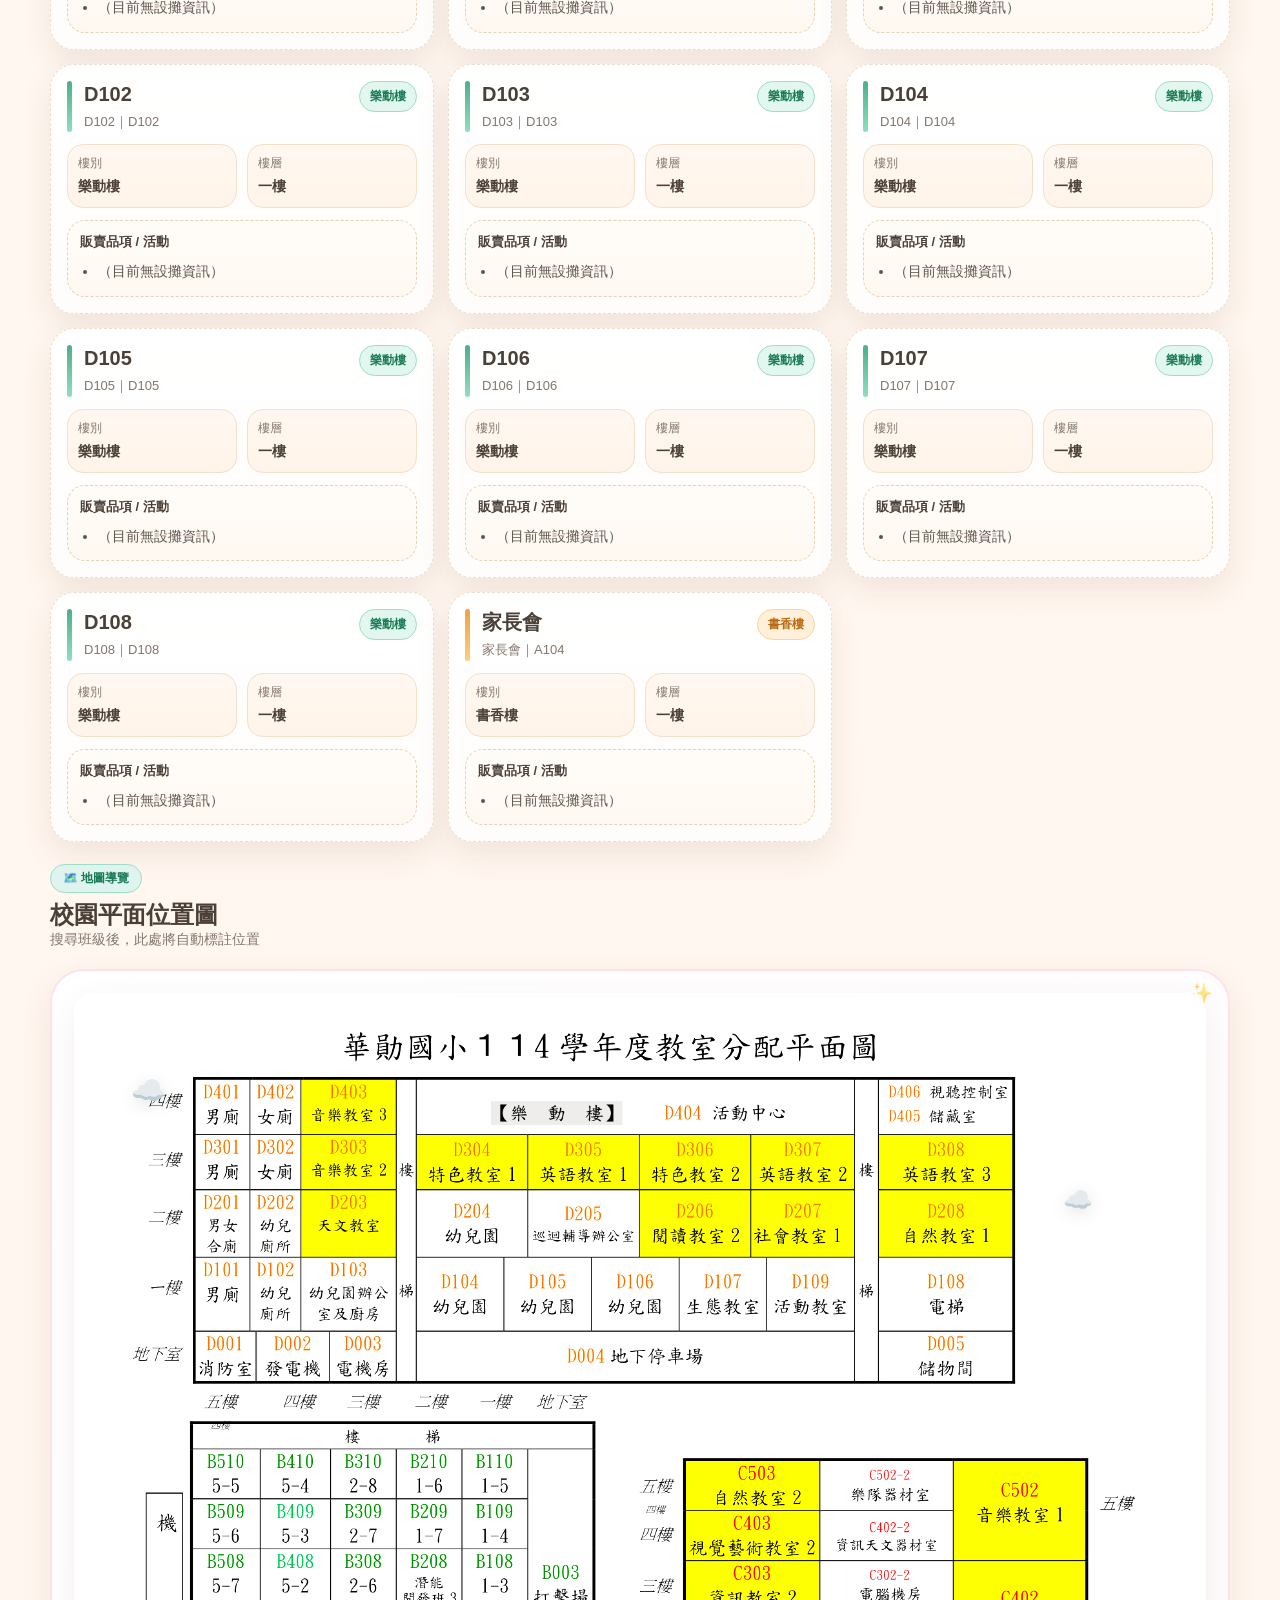
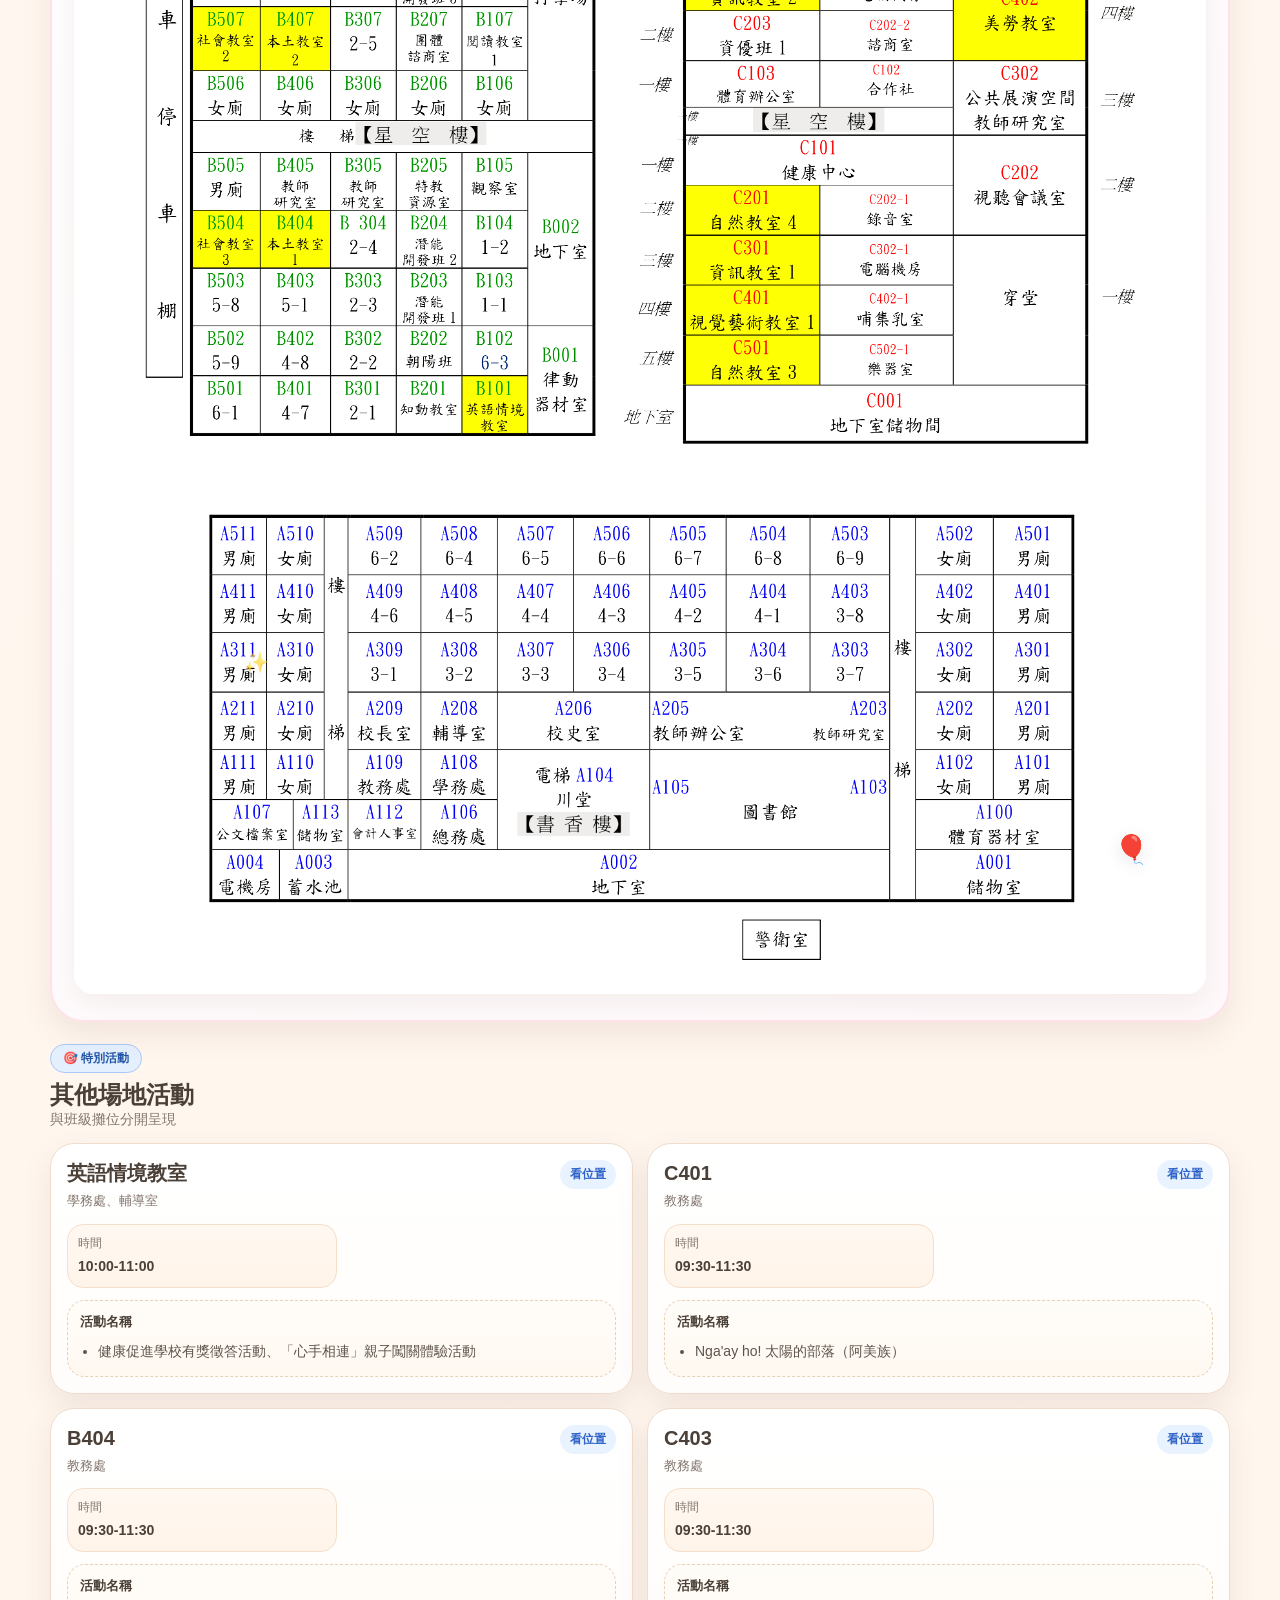
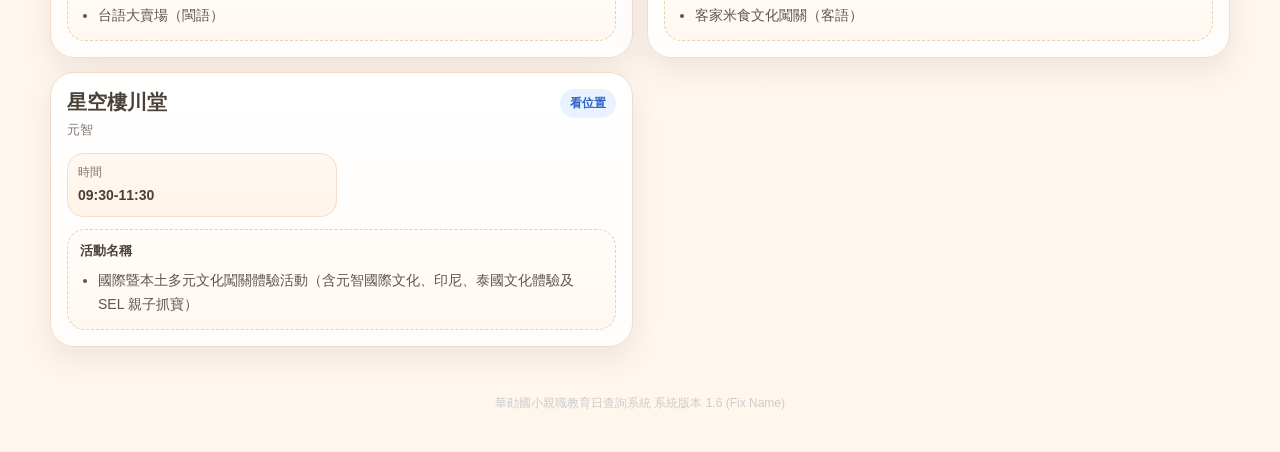
==== commit 0036b1c9: "Update index.html" ====
--- a/index.html
+++ b/index.html
@@ -446,8 +446,7 @@
           <div class="card-building-bar ${bc.bar}"></div>
           <div class="title-wrap">
             <h4>${item.displayName}</h4>
-            <p>${item.shortName}｜${item.estimate<p>${item.shortName}｜${item.shortName === '家長會' ? 'A104(川堂)' : item.estimatedRoomCode}</p>
-dRoomCode}</p>
+            <p>${item.shortName}｜${item.estimatedRoomCode}</p>
           </div>
         </div>
         <span class="pill ${bc.pill}">${item.building || '其他'}</span>
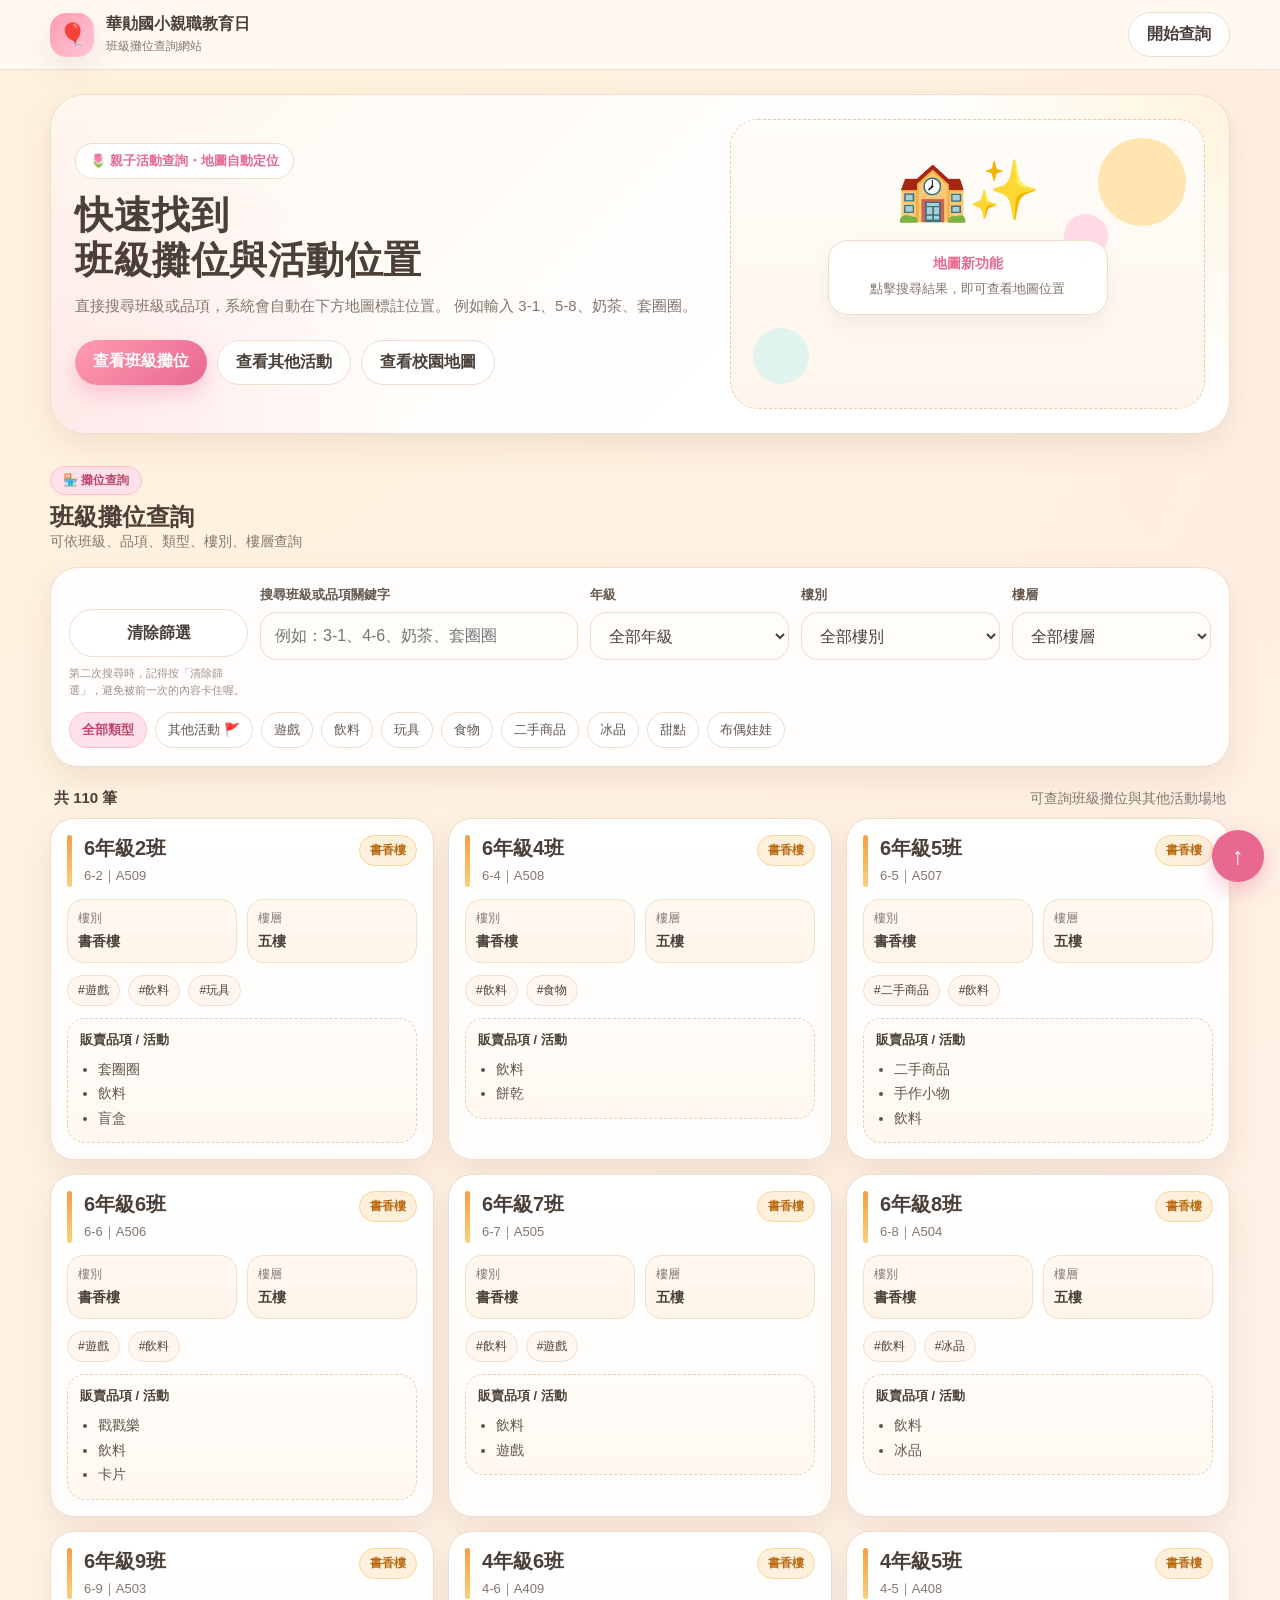
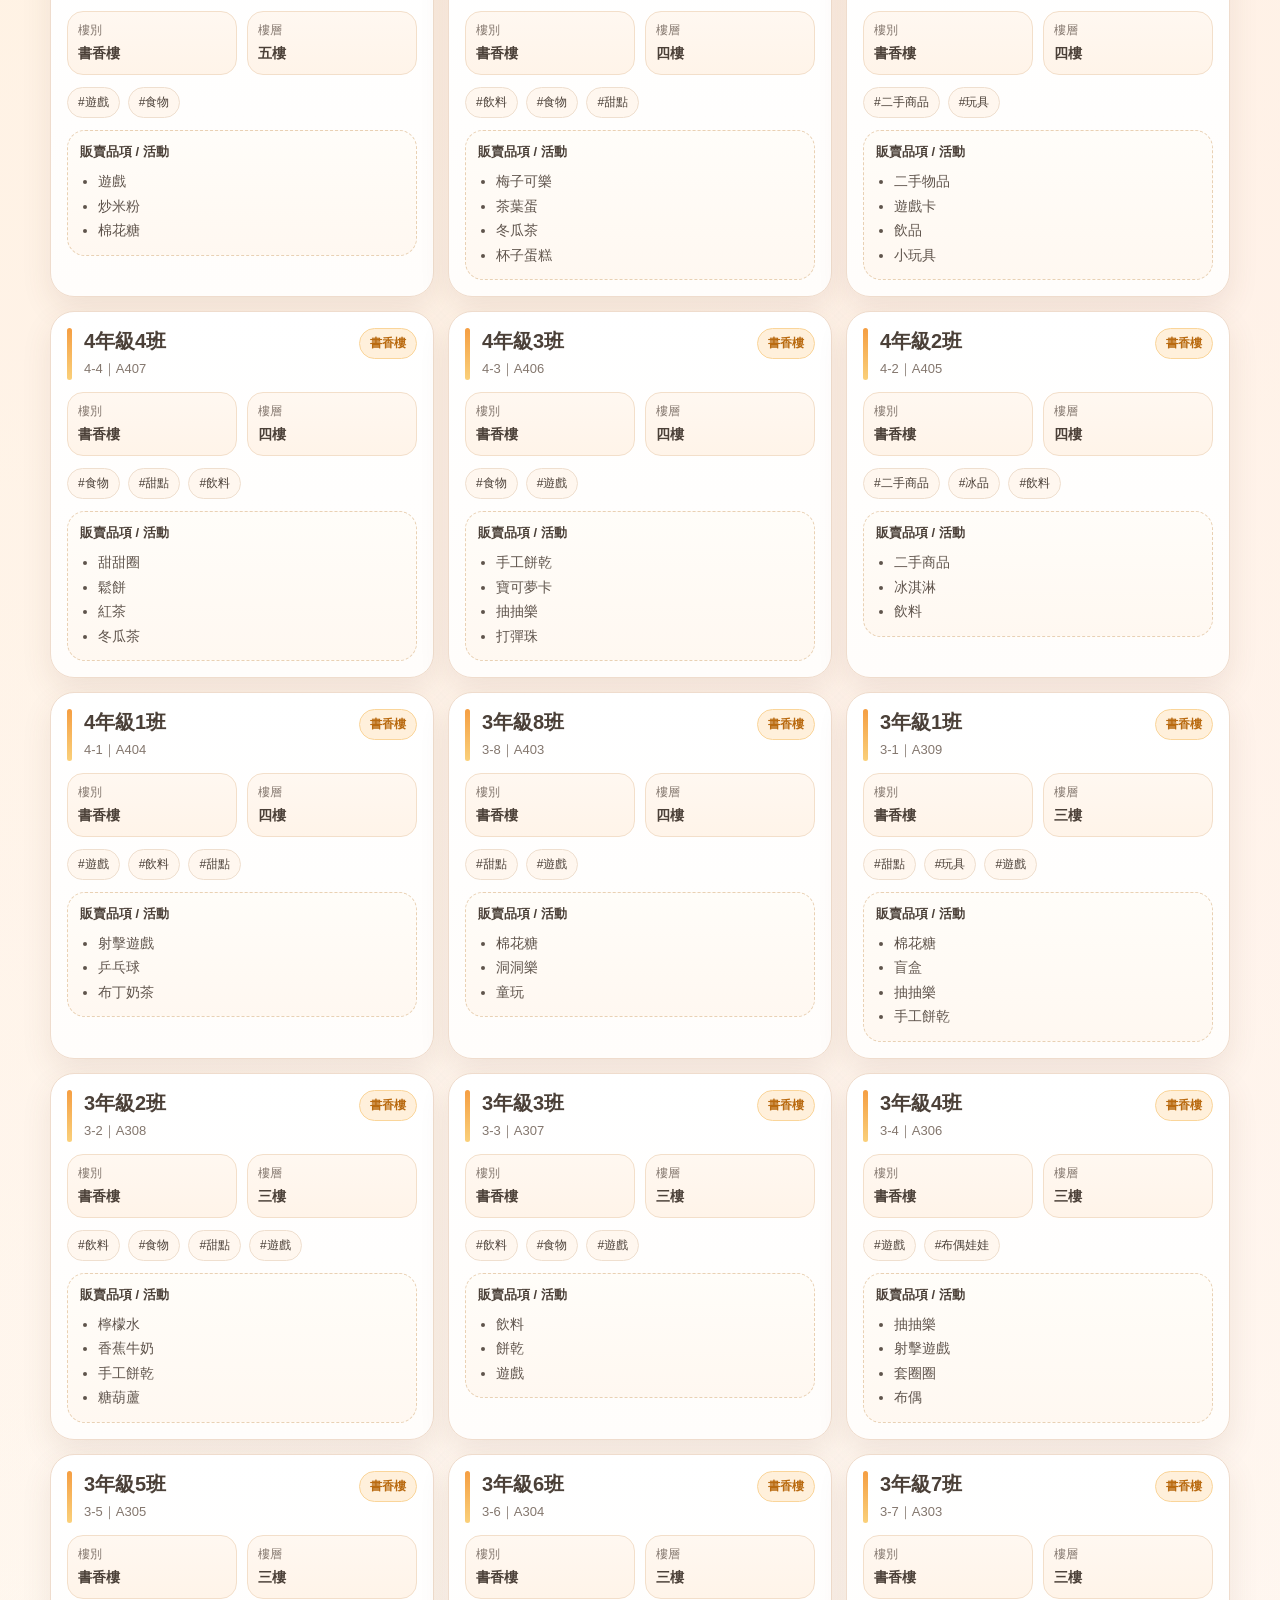
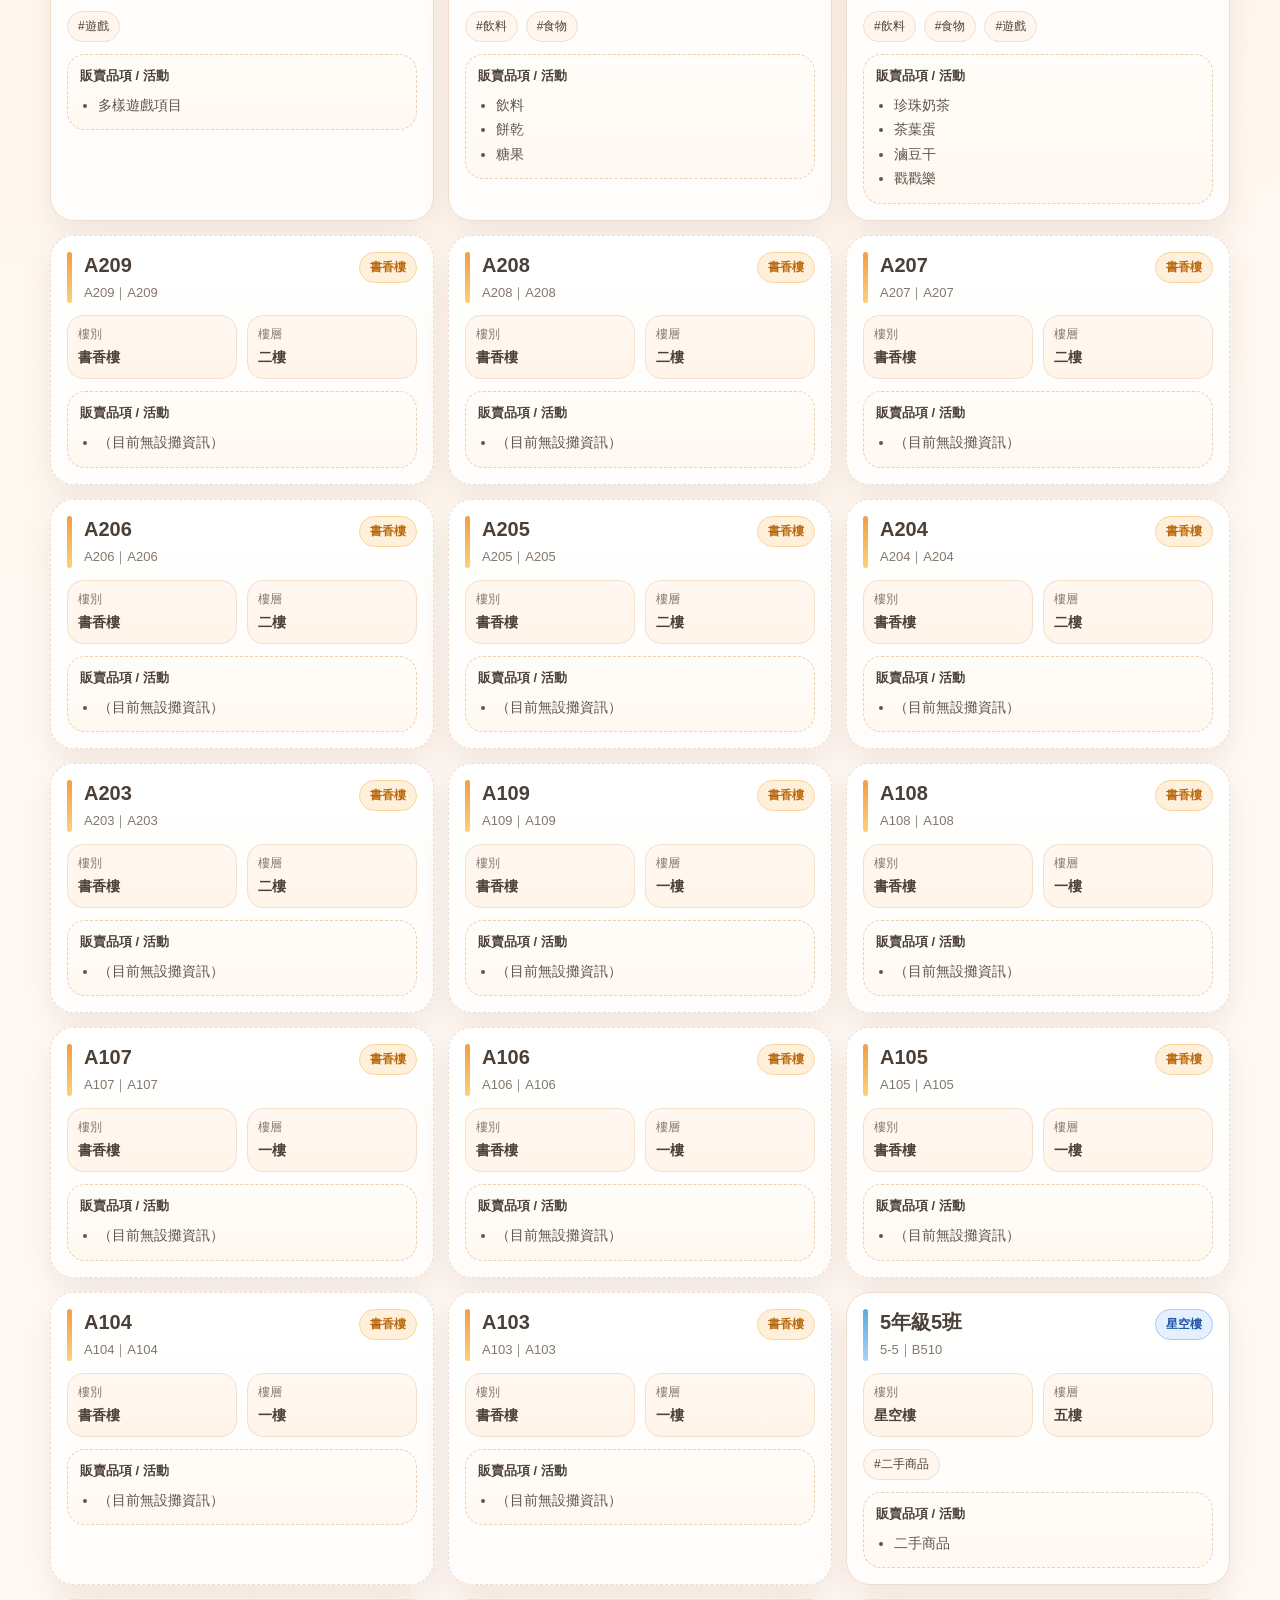
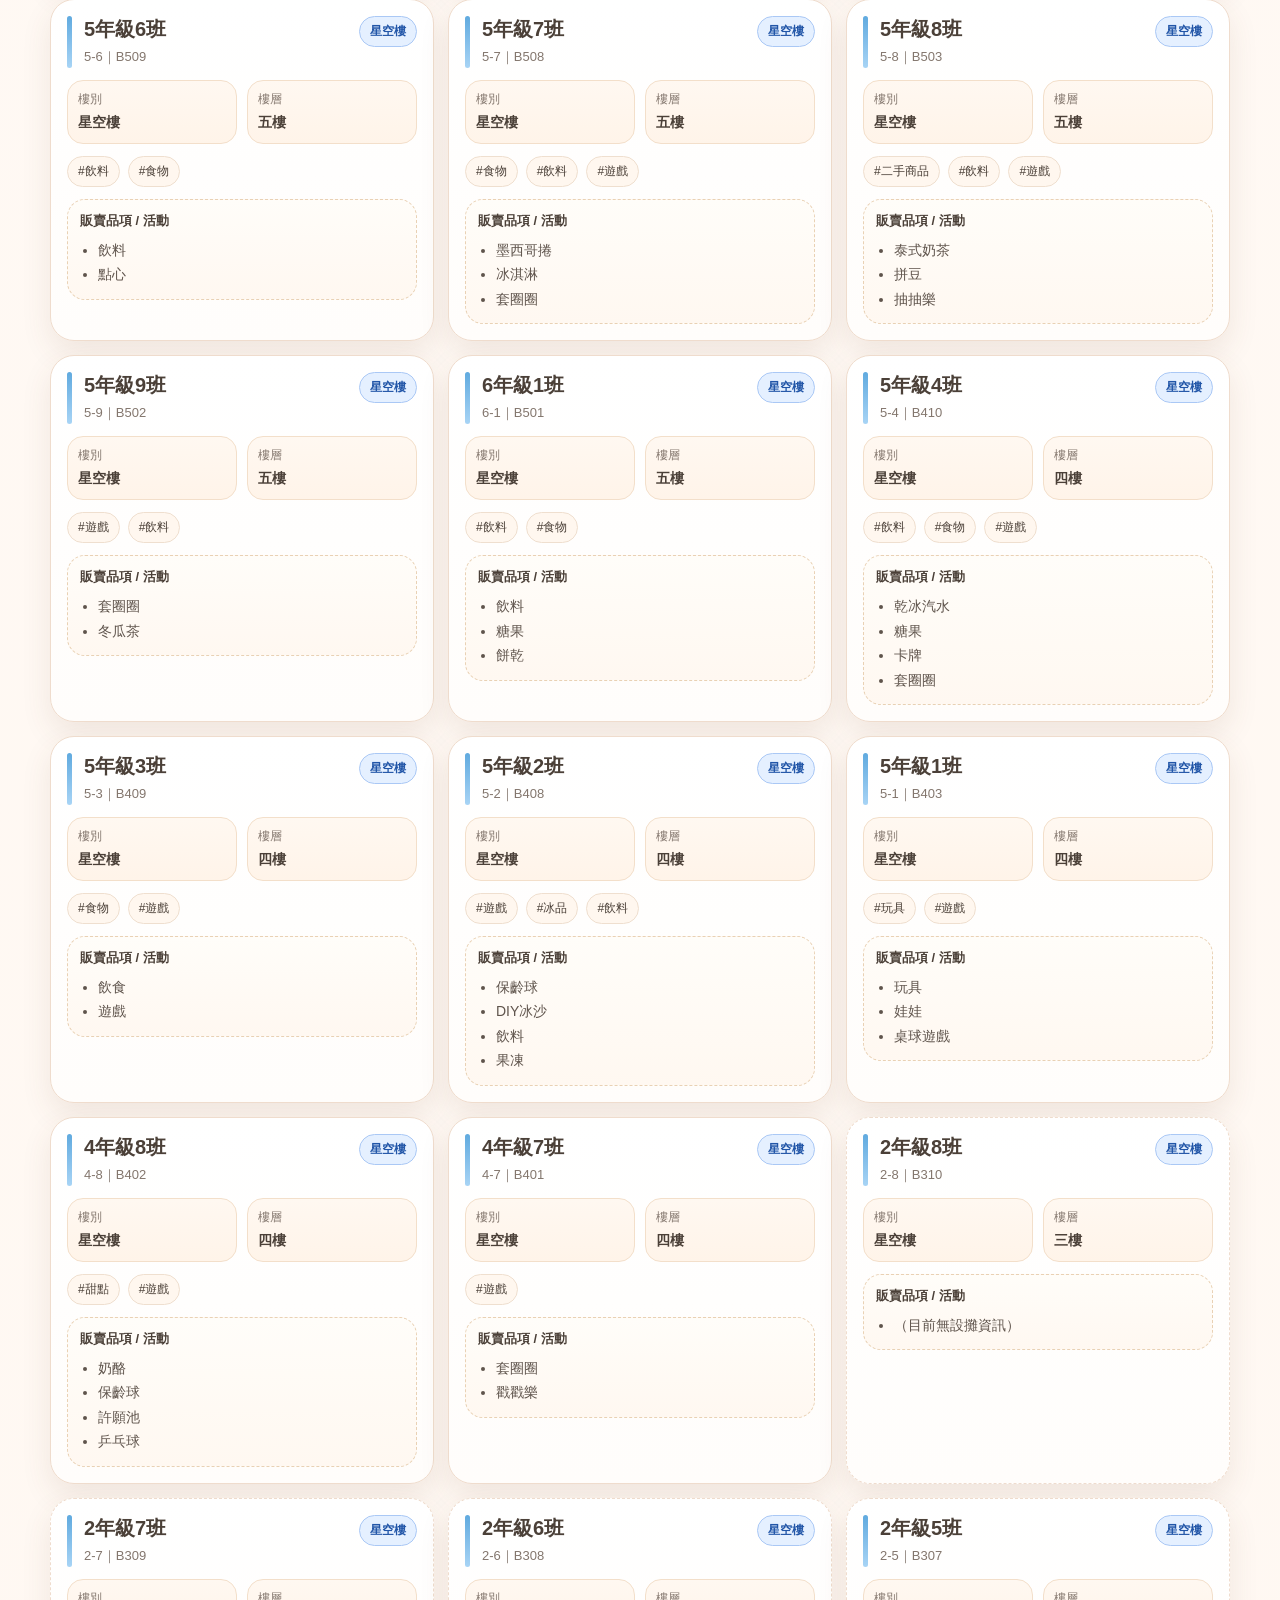
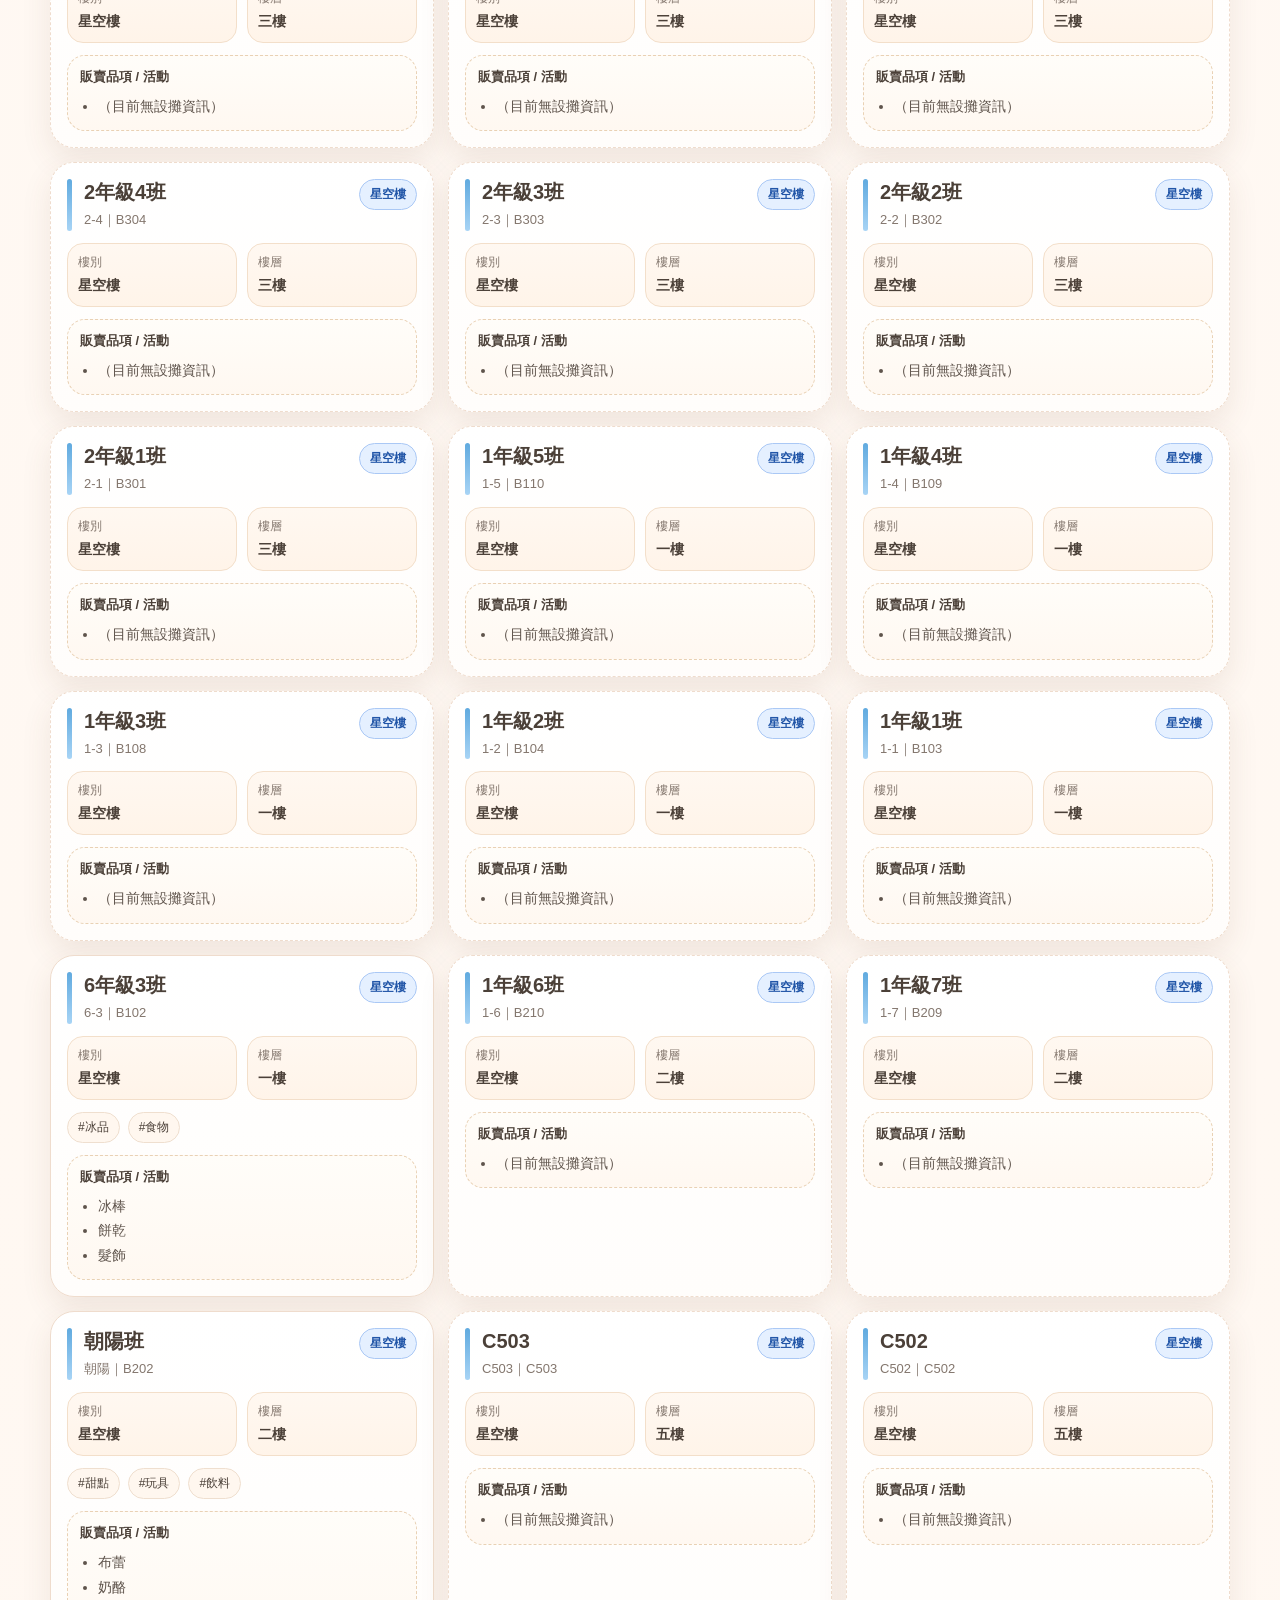
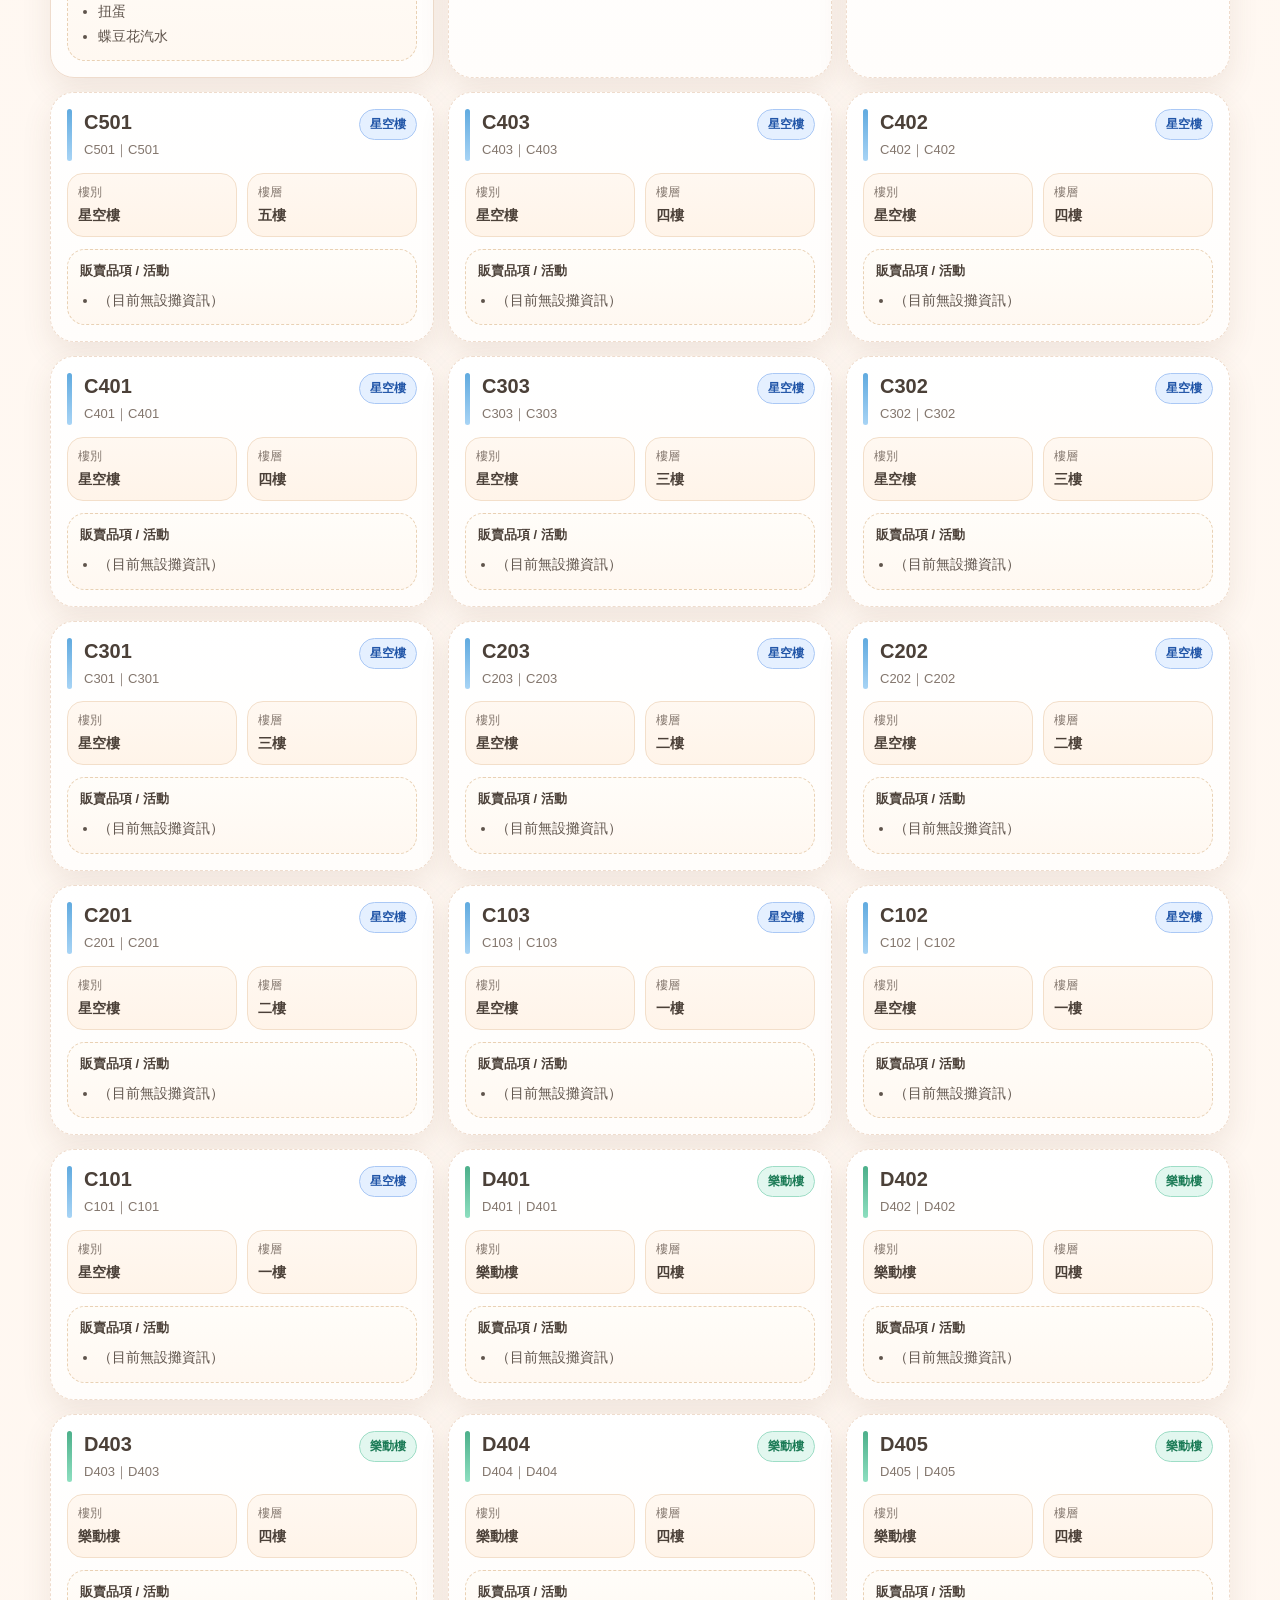
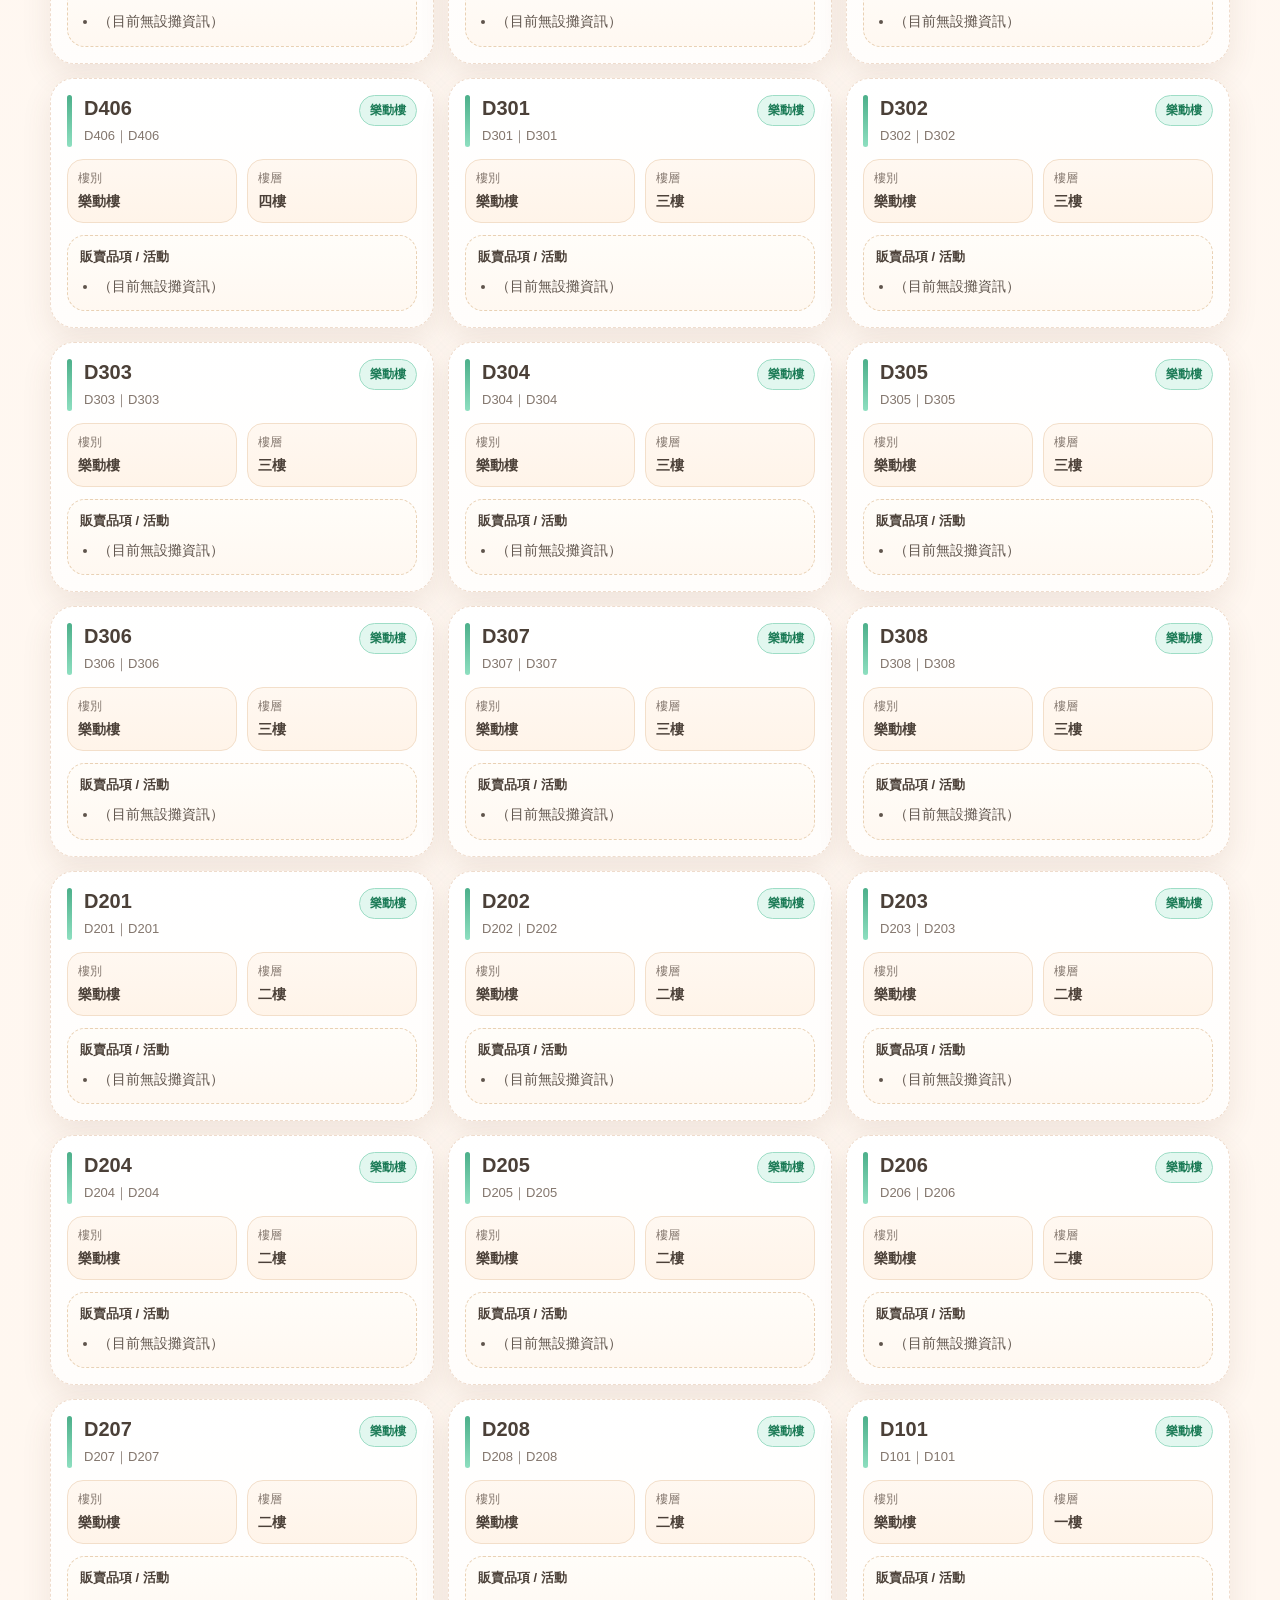
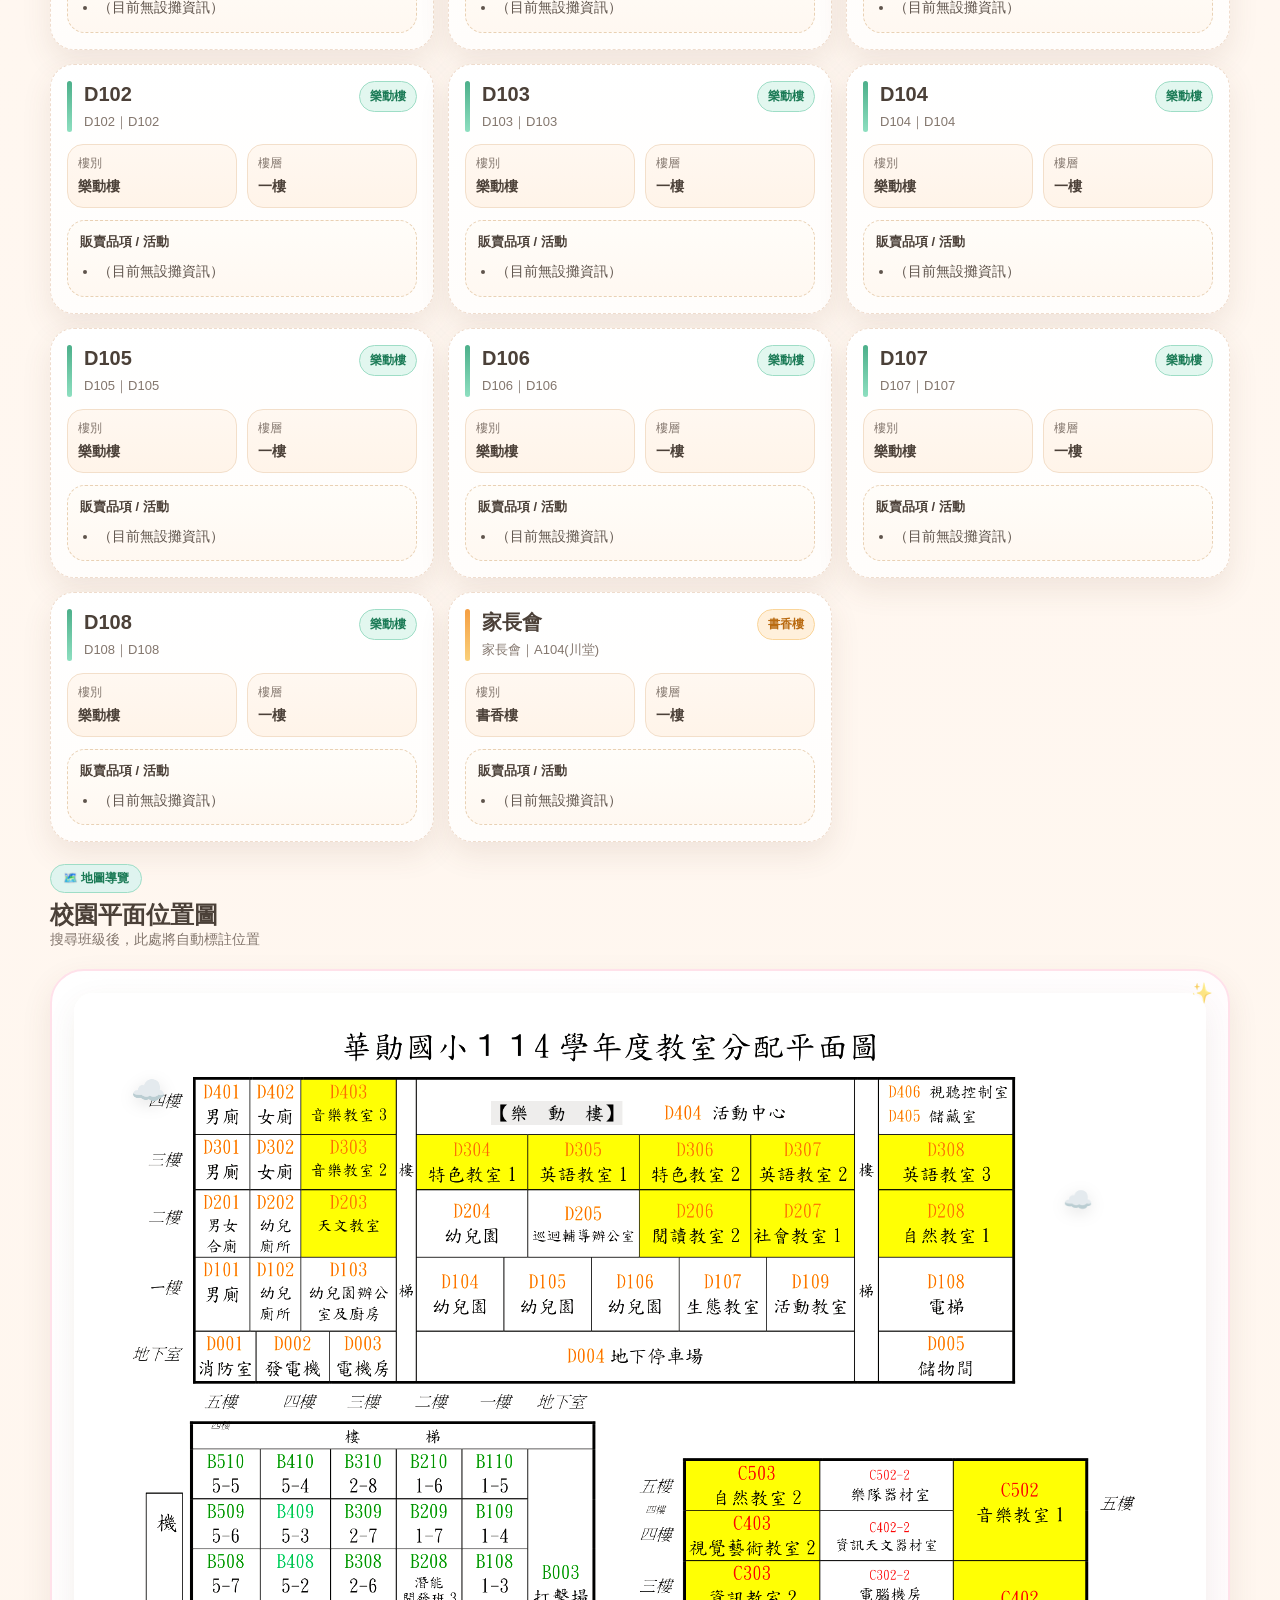
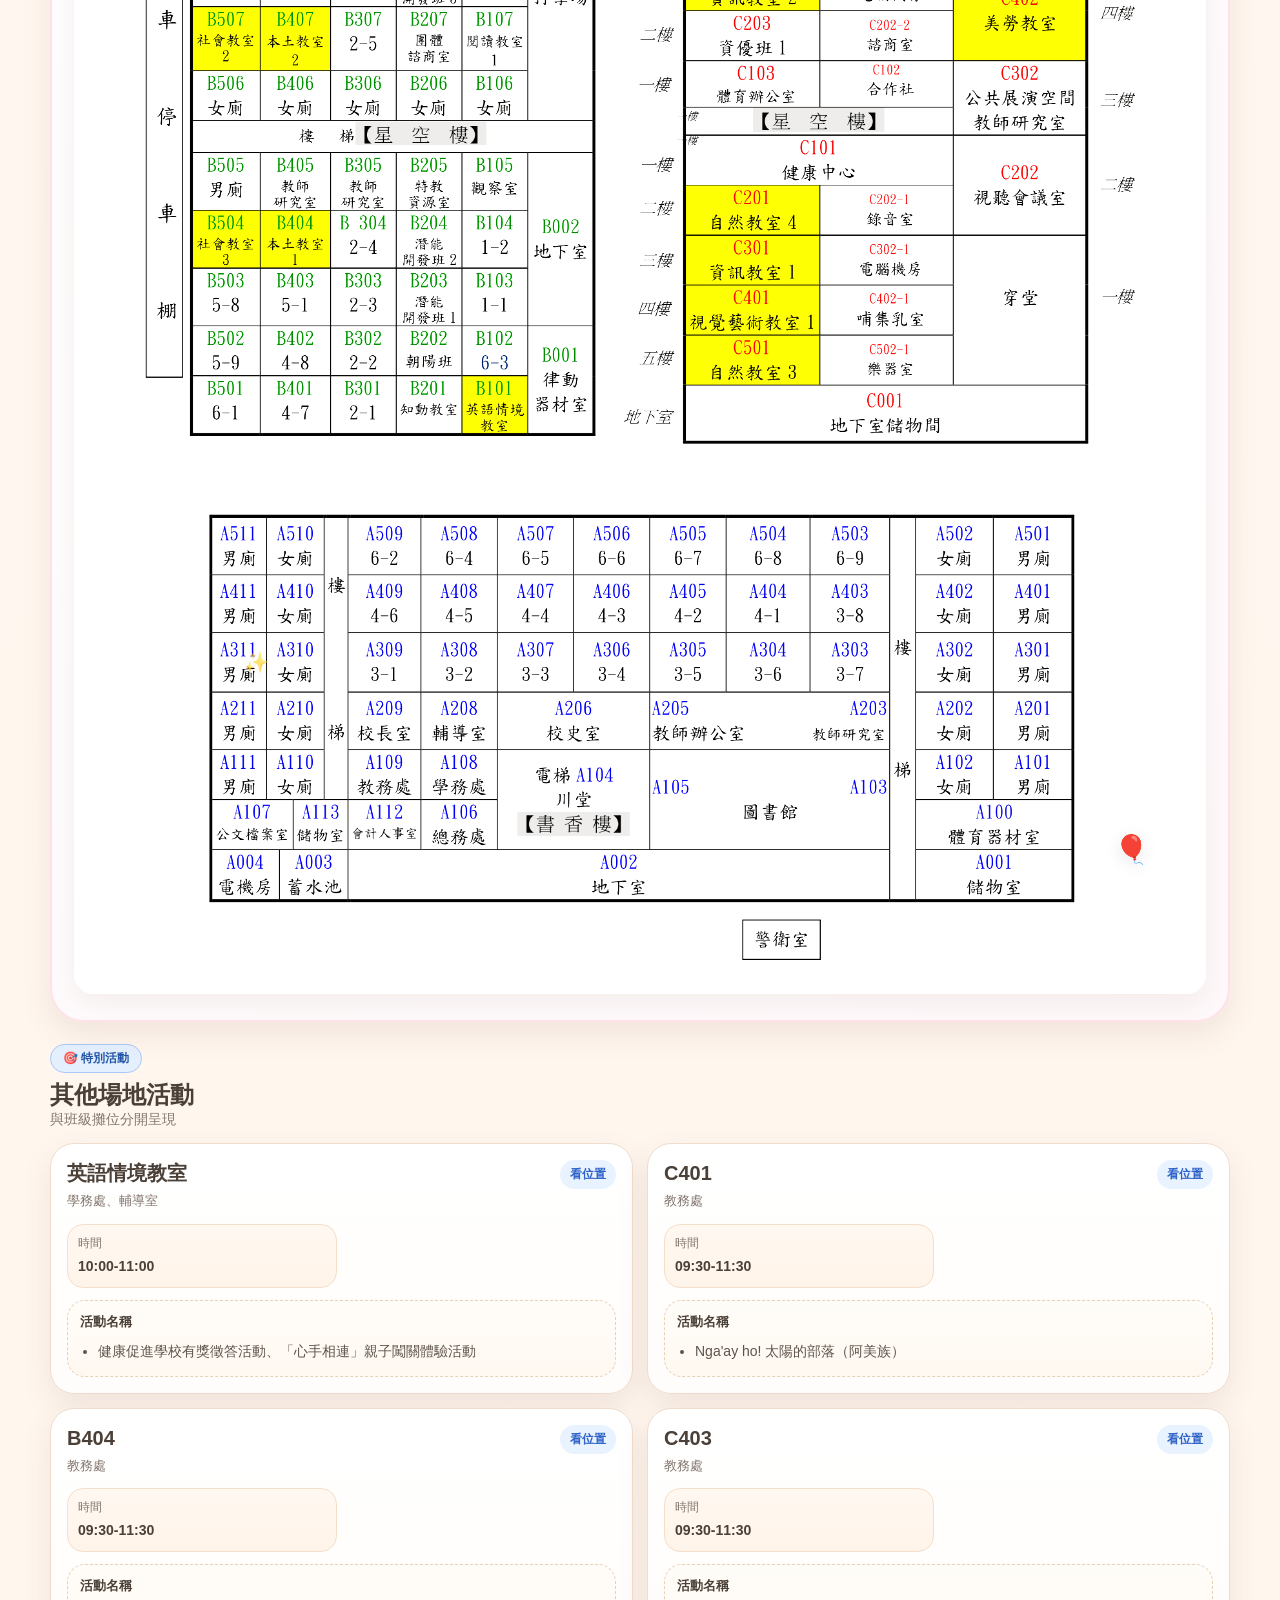
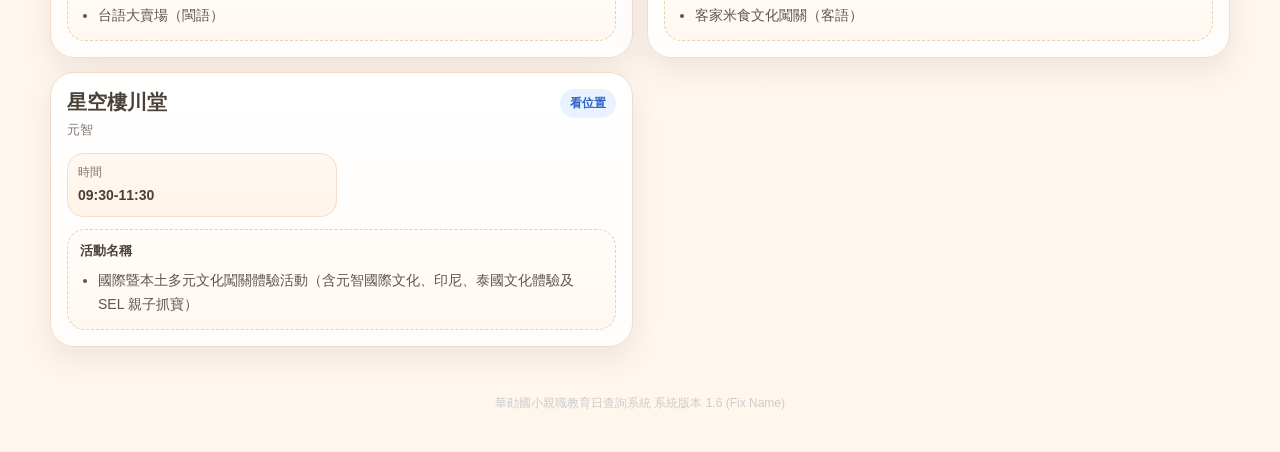
==== commit 86aa3435: "Update index.html" ====
--- a/index.html
+++ b/index.html
@@ -201,7 +201,6 @@
 function getRoomCoordinates(roomCode) {
   const b = roomCode.charAt(0).toUpperCase();
   const f = parseInt(roomCode.charAt(1));
-  const r = parseInt(roomCode.substring(2));
   if (b === 'A') {
     const yMap = { 1: 86.0, 2: 81.0, 3: 77.6, 4: 73.4, 5: 69.8 };
     return { x: 7.8, y: yMap[f] || 81.0, w: 84.4, h: 4.2 };
@@ -416,28 +415,13 @@
     return;
   }
 
-  const keyword = (searchInput?.value || '').trim();
-  if (keyword.length > 0 || gradeFilter.value || buildingFilter.value || floorFilter.value || activeTag) {
-    highlightOnMap(filtered[0].estimatedRoomCode, filtered[0].displayName, false);
-
-    // 有查詢條件時，自動滑到第一筆結果
-    requestAnimationFrame(() => {
-      const firstCard = stallGrid.querySelector('.card');
-      if (firstCard) {
-        firstCard.scrollIntoView({ behavior: 'smooth', block: 'start' });
-      } else {
-        document.getElementById('stalls').scrollIntoView({ behavior: 'smooth', block: 'start' });
-      }
-    });
-  }
-
   stallGrid.innerHTML = filtered.map(item => {
     const bc = getBuildingClass(item.building);
-
-    // ✅ 顯示全部品項（取消 3 項限制）
     const allItems = item.items.length > 0 ? item.items : [item.rawProducts];
     const visibleItems = allItems;
     const moreHtml = '';
+
+    const roomLabel = (item.shortName === '家長會') ? 'A104(川堂)' : item.estimatedRoomCode;
 
     return `
     <article class="card ${item.hasStall ? '' : 'no-stall'}" onclick="highlightOnMap('${item.estimatedRoomCode}', '${item.displayName}', true)" style="cursor:pointer; border-style: ${item.hasStall ? 'solid' : 'dashed'};">
@@ -446,7 +430,7 @@
           <div class="card-building-bar ${bc.bar}"></div>
           <div class="title-wrap">
             <h4>${item.displayName}</h4>
-            <p>${item.shortName}｜${item.estimatedRoomCode}</p>
+            <p>${item.shortName}｜${roomLabel}</p>
           </div>
         </div>
         <span class="pill ${bc.pill}">${item.building || '其他'}</span>
@@ -468,6 +452,20 @@
       </div>
     </article>`;
   }).join('');
+
+  const keyword = (searchInput?.value || '').trim();
+  if (keyword.length > 0 || gradeFilter.value || buildingFilter.value || floorFilter.value || activeTag) {
+    highlightOnMap(filtered[0].estimatedRoomCode, filtered[0].displayName, false);
+
+    requestAnimationFrame(() => {
+      const firstCard = stallGrid.querySelector('.card');
+      if (firstCard) {
+        firstCard.scrollIntoView({ behavior: 'smooth', block: 'start' });
+      } else {
+        document.getElementById('stalls').scrollIntoView({ behavior: 'smooth', block: 'start' });
+      }
+    });
+  }
 }
 
 function renderEvents() {
@@ -531,7 +529,9 @@
 
 resetBtn?.addEventListener('click', () => {
   searchInput.value = ''; gradeFilter.value = ''; buildingFilter.value = ''; floorFilter.value = ''; activeTag = '';
-  if (mapMarker) mapMarker.style.display = 'none'; renderTagChips(); renderStalls();
+  if (mapMarker) mapMarker.style.display = 'none';
+  renderTagChips();
+  renderStalls();
 });
 
 loadData();
